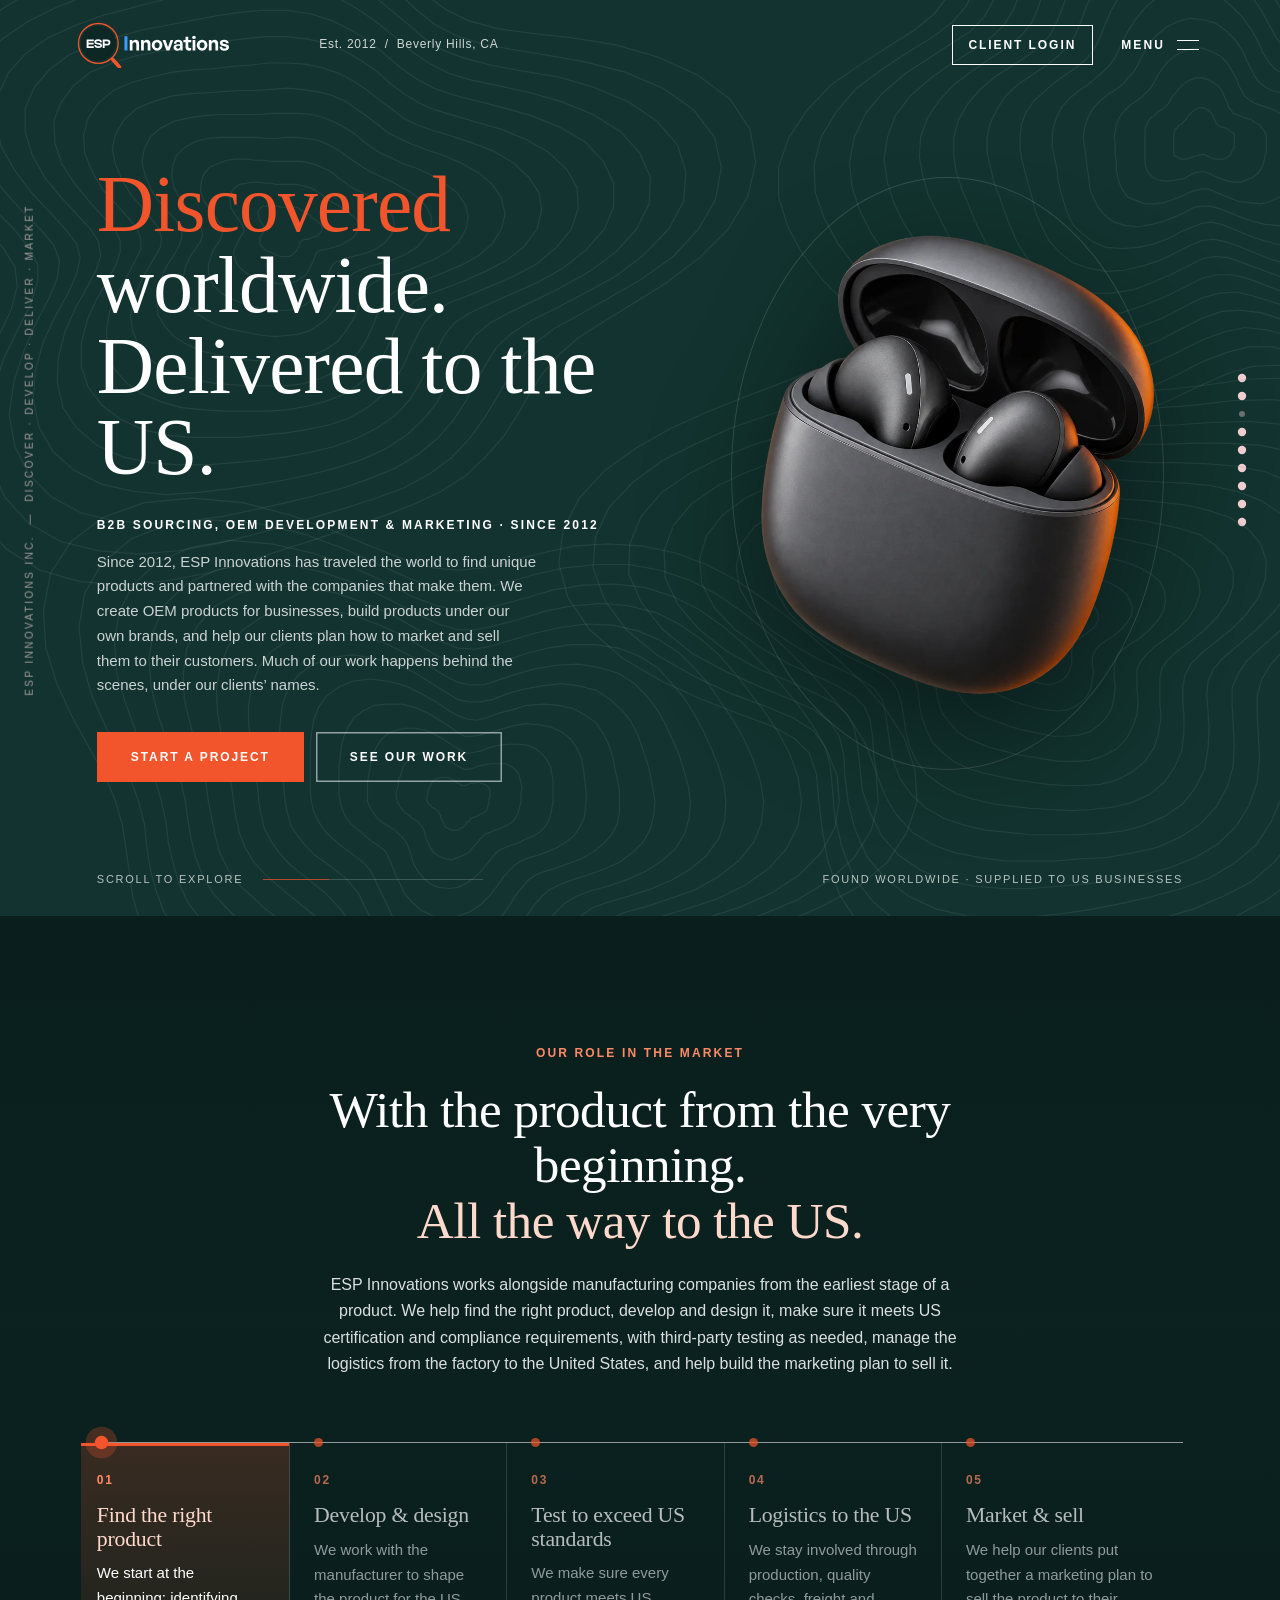
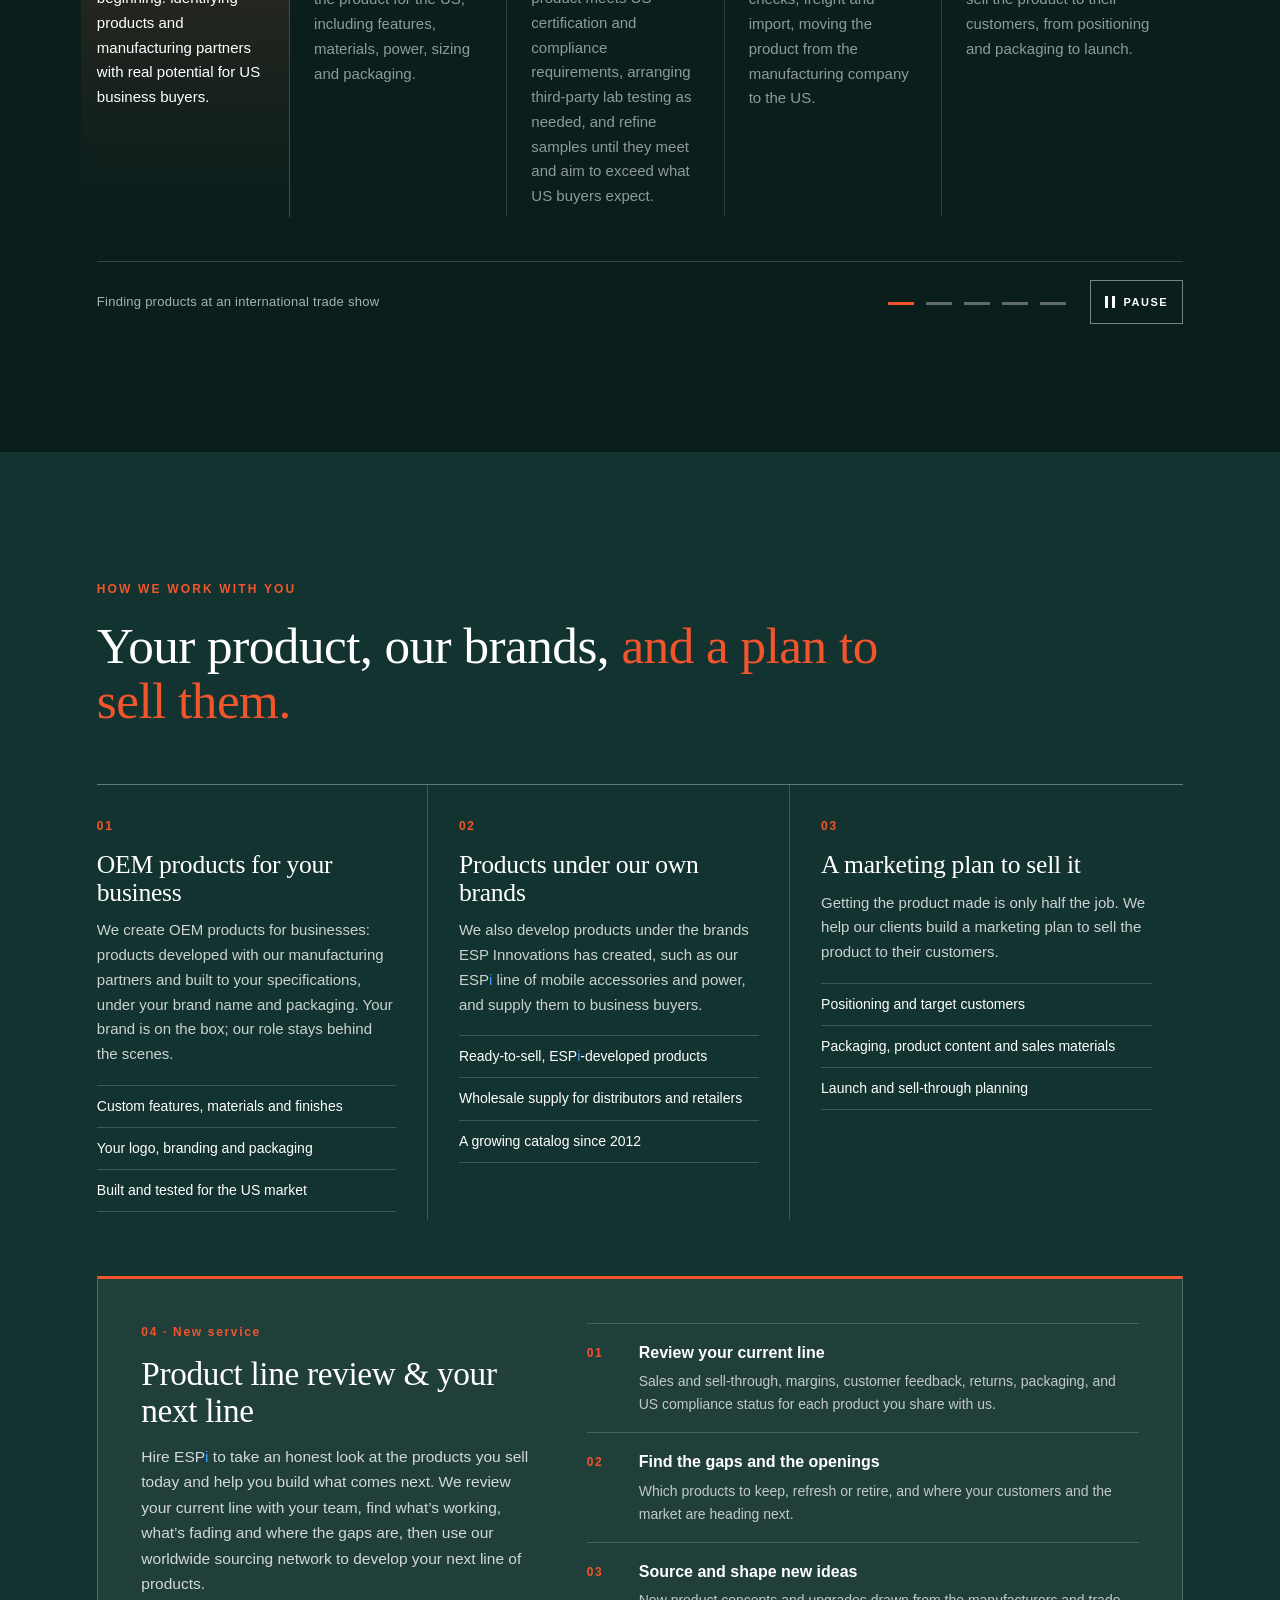
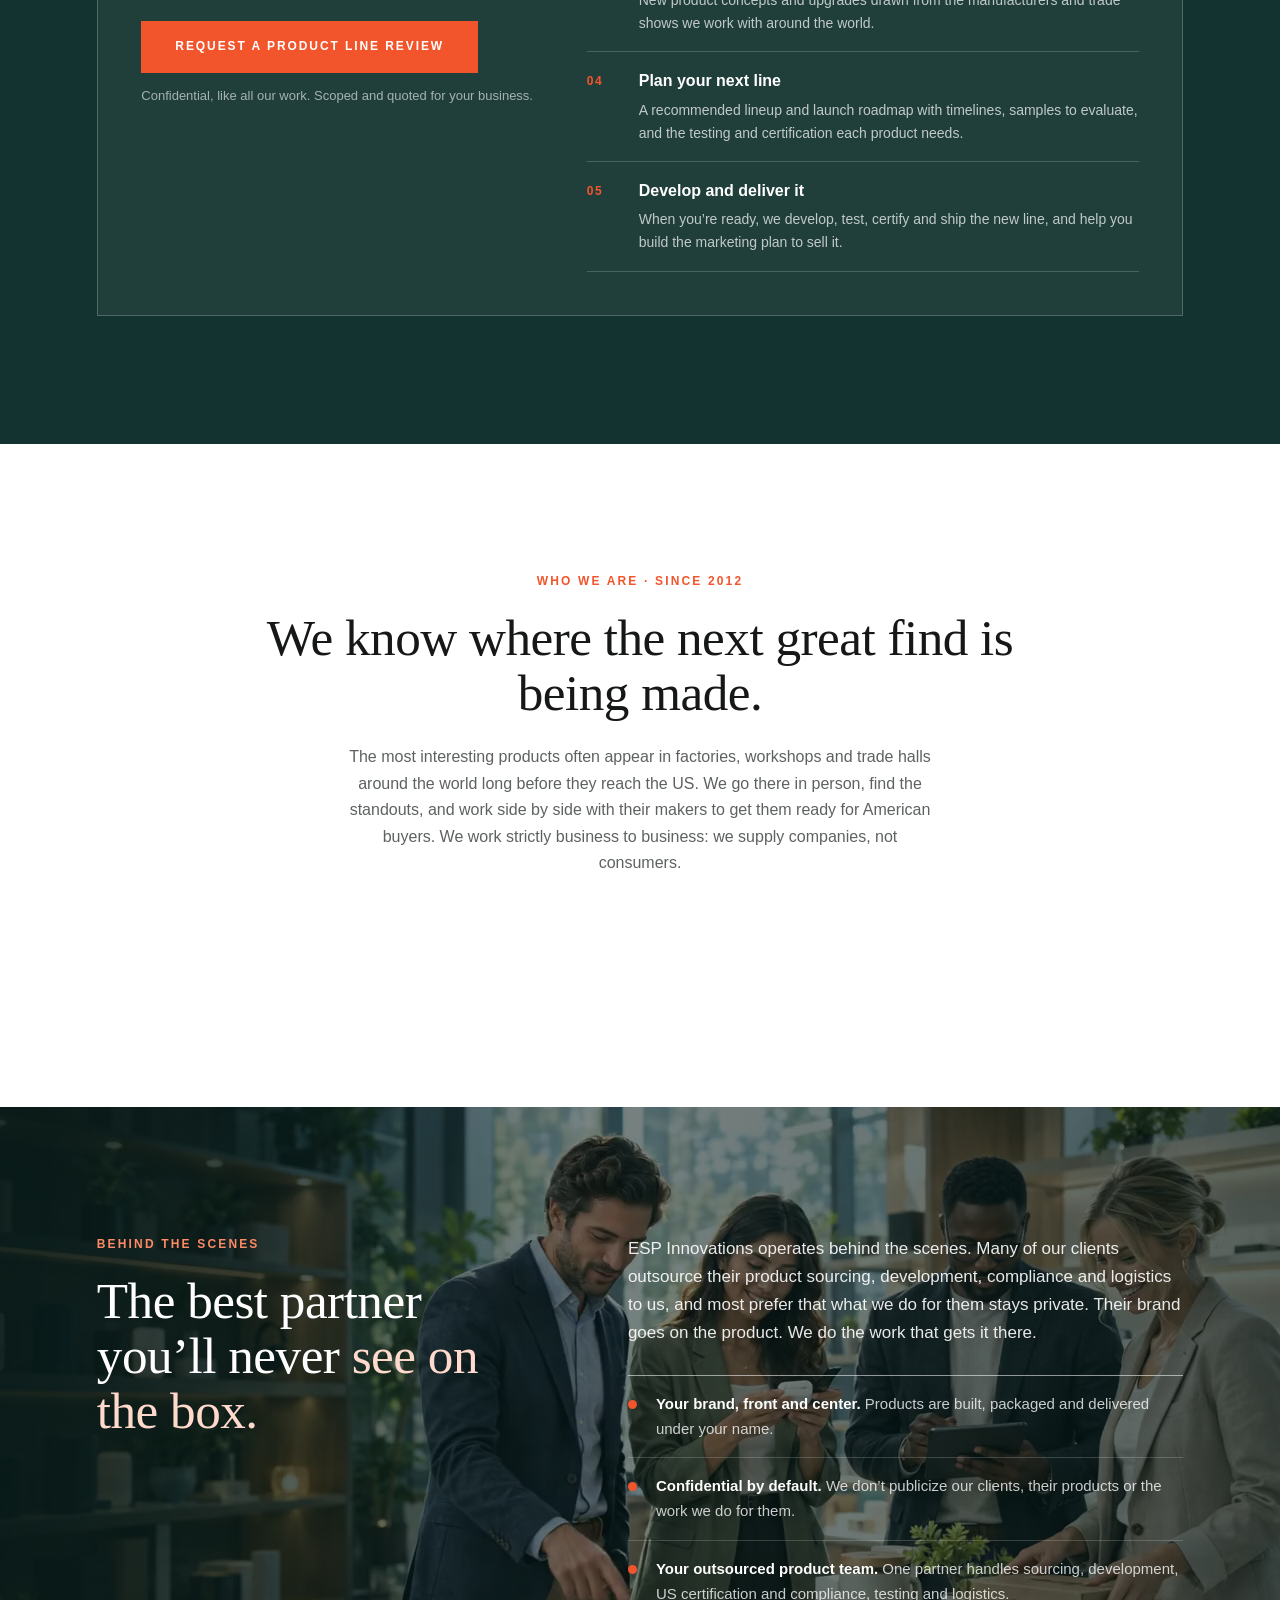
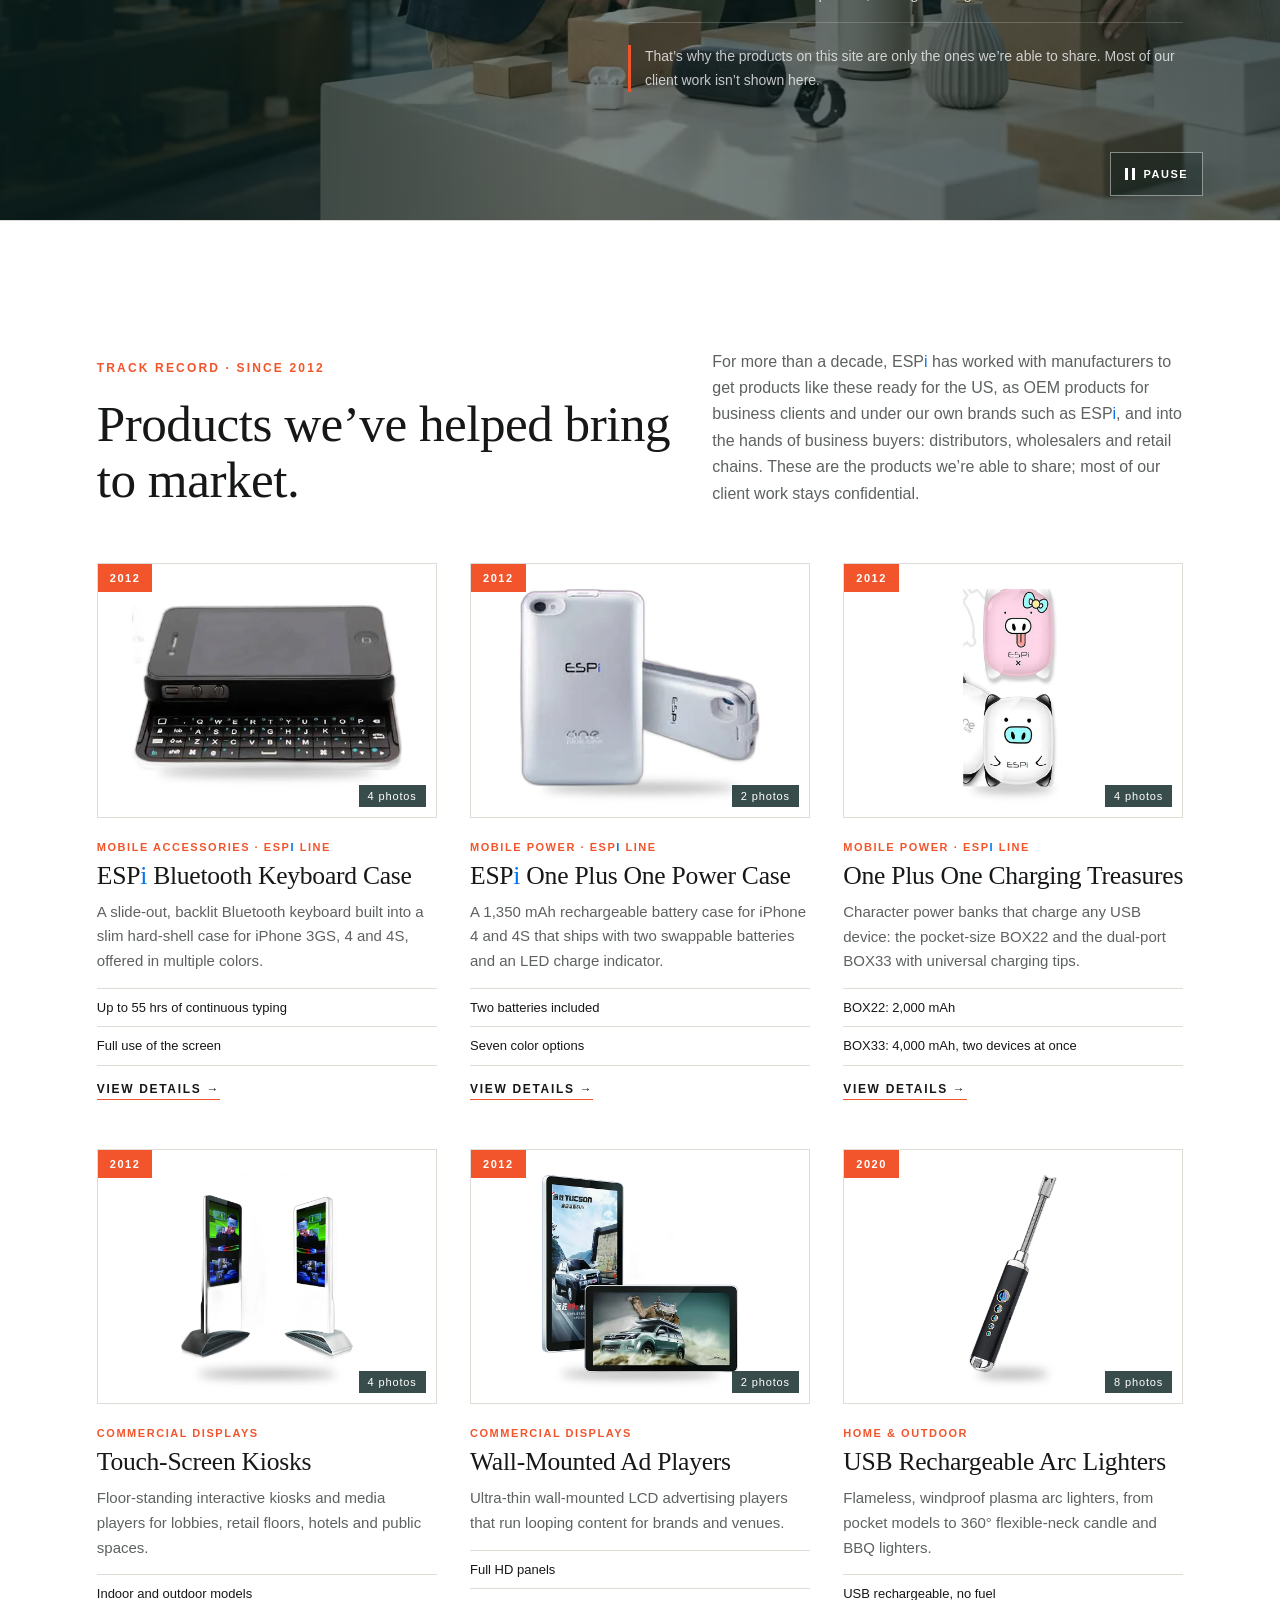
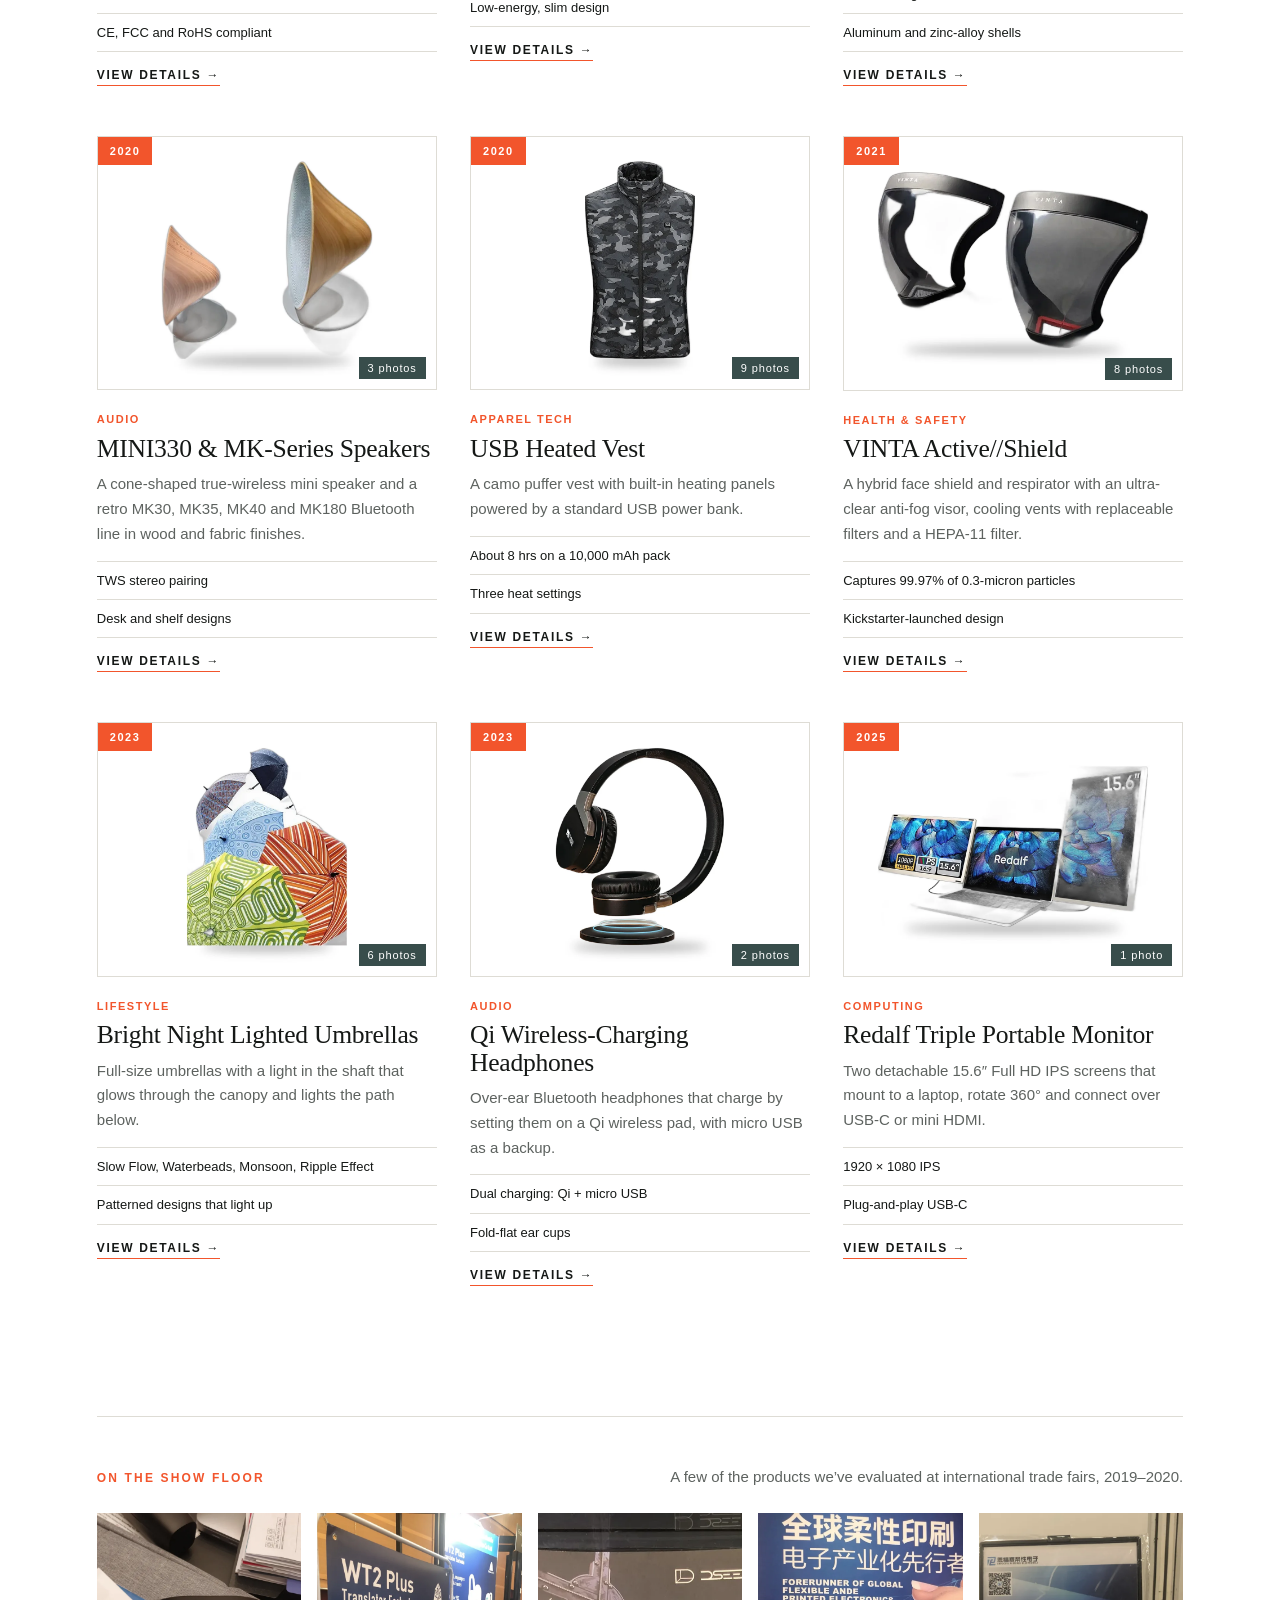
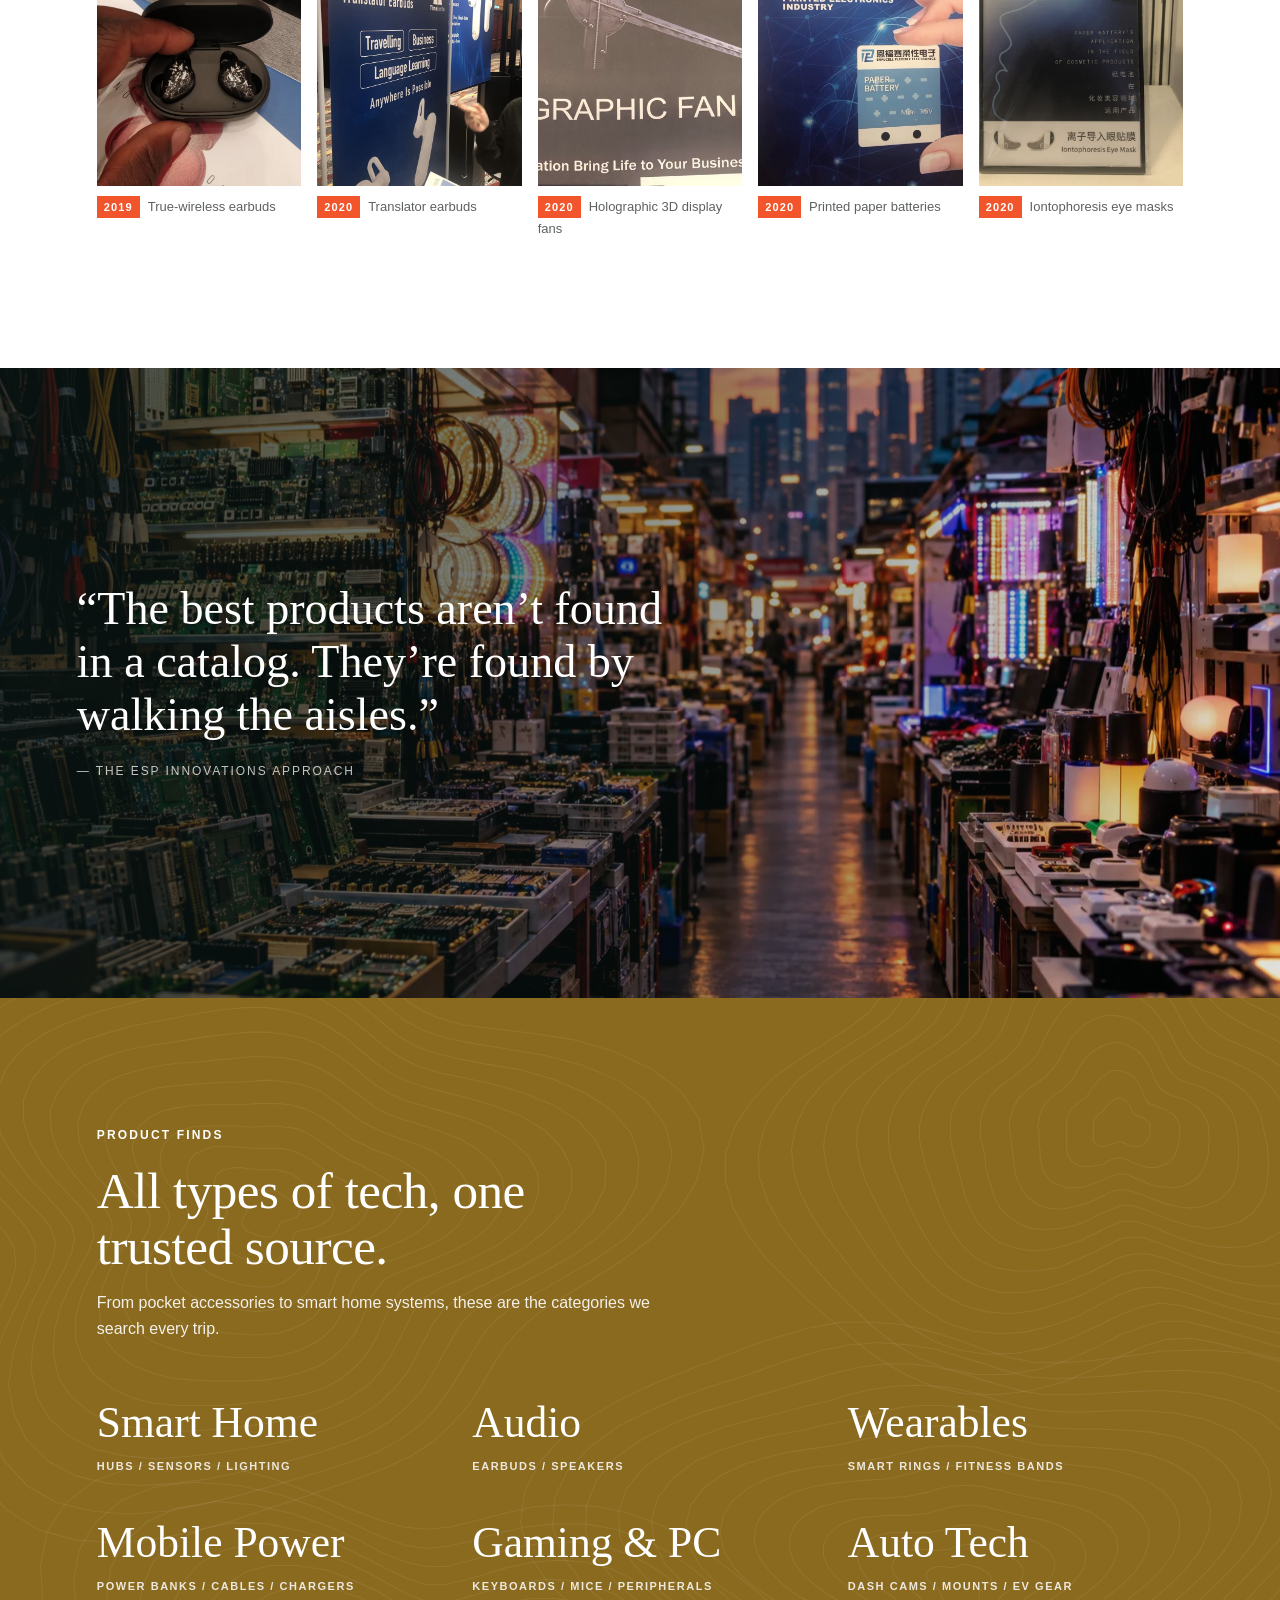
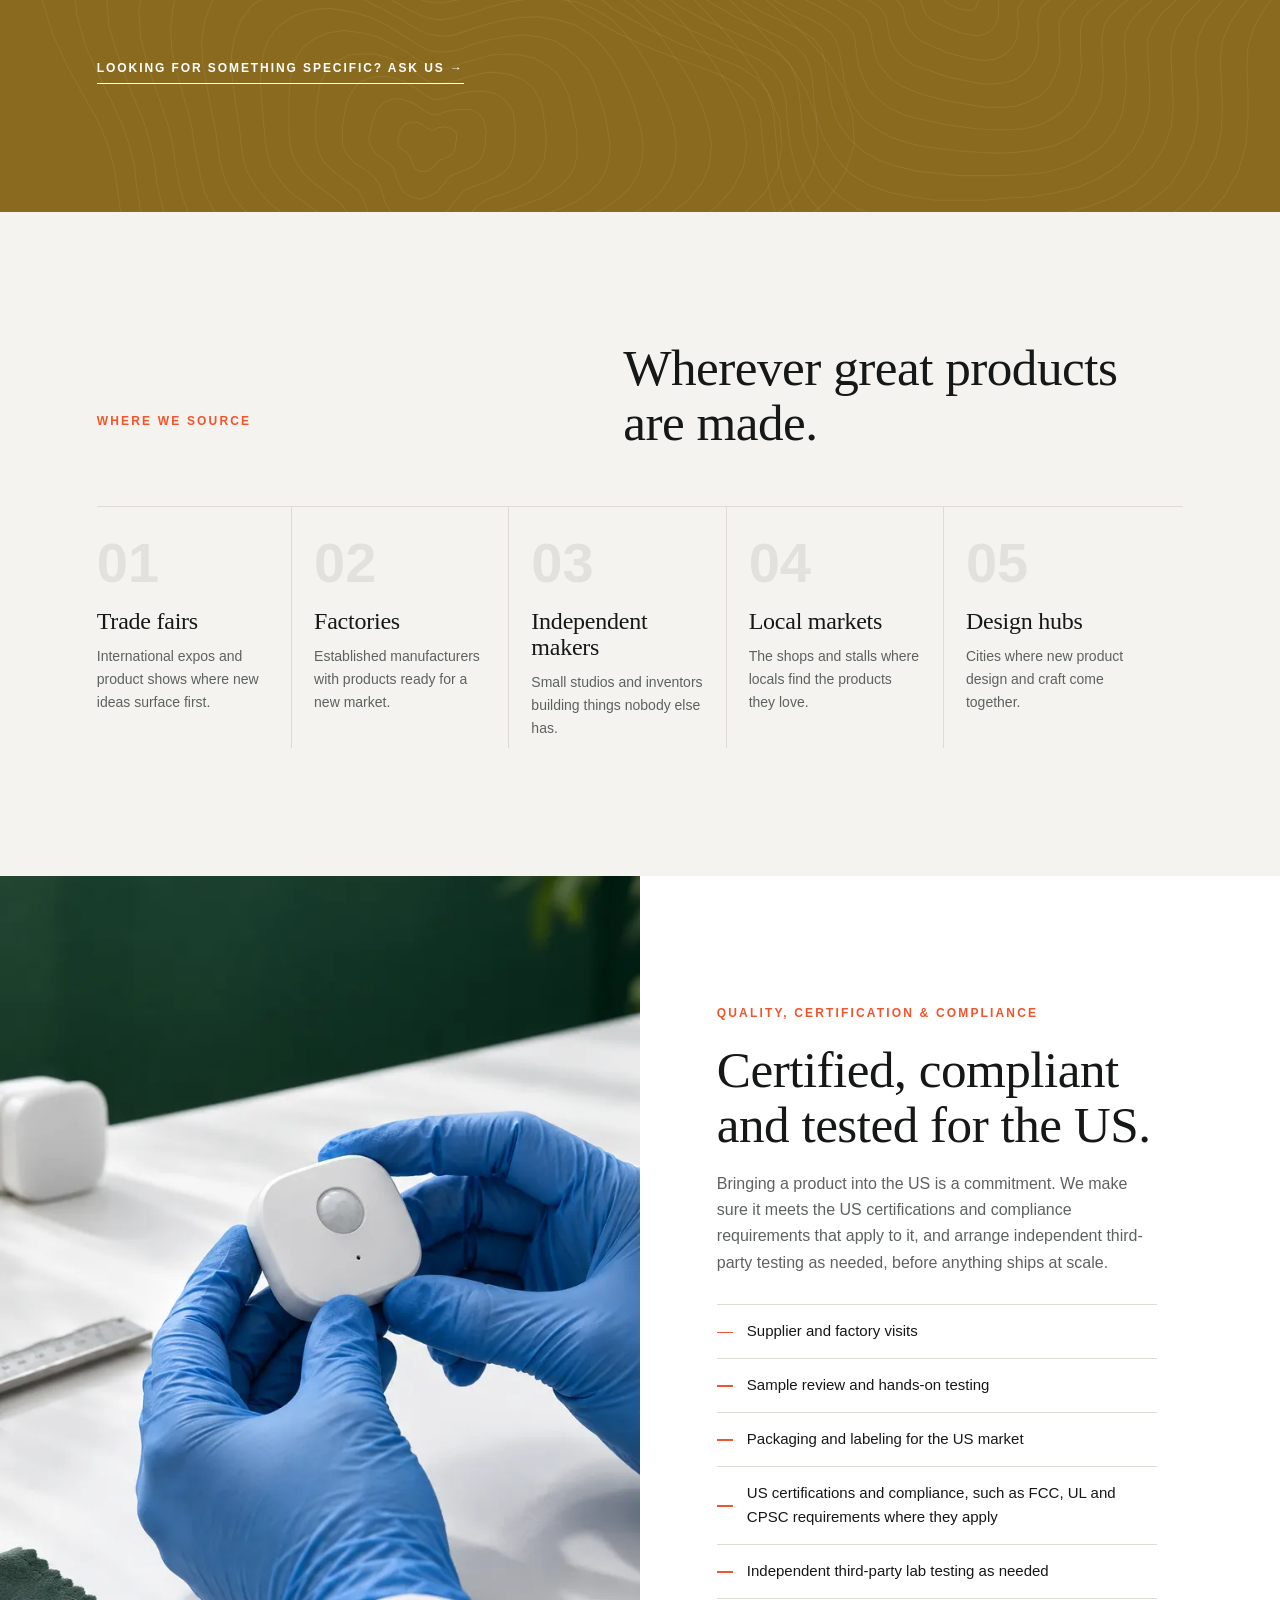
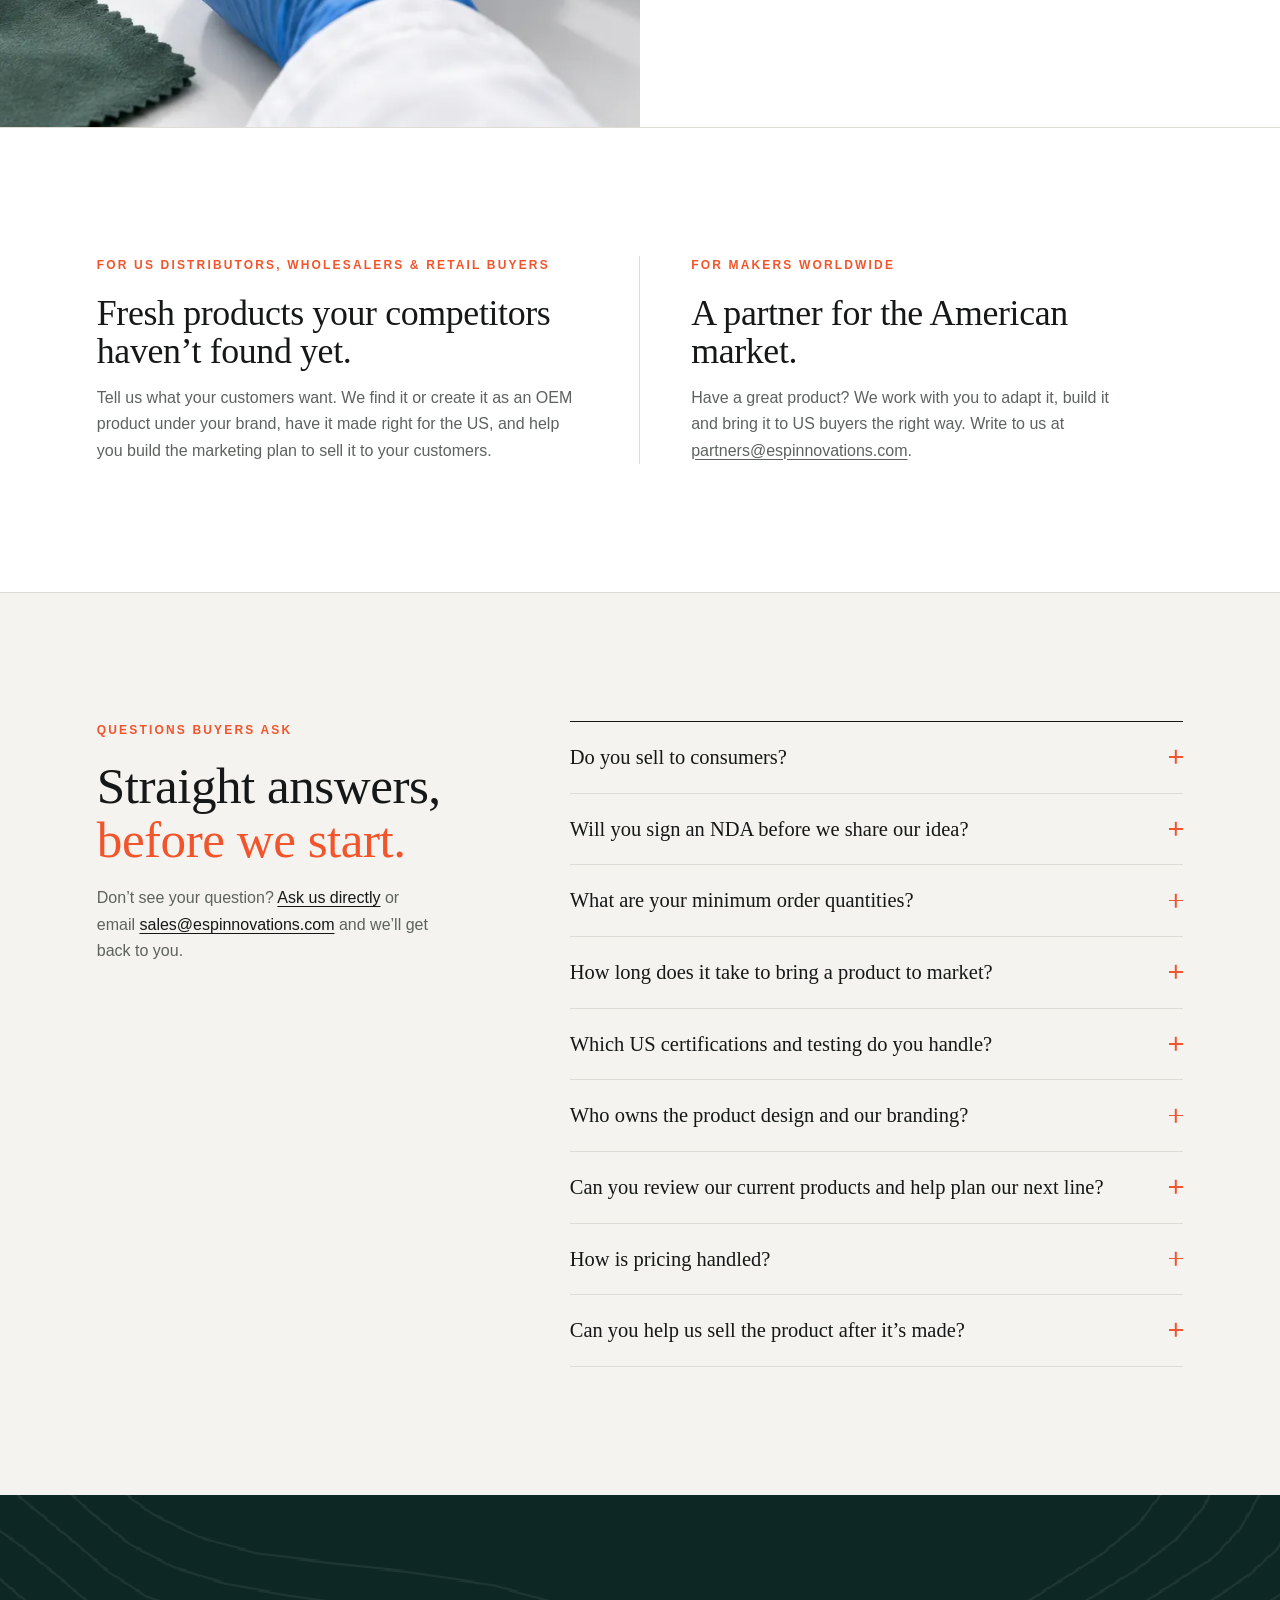
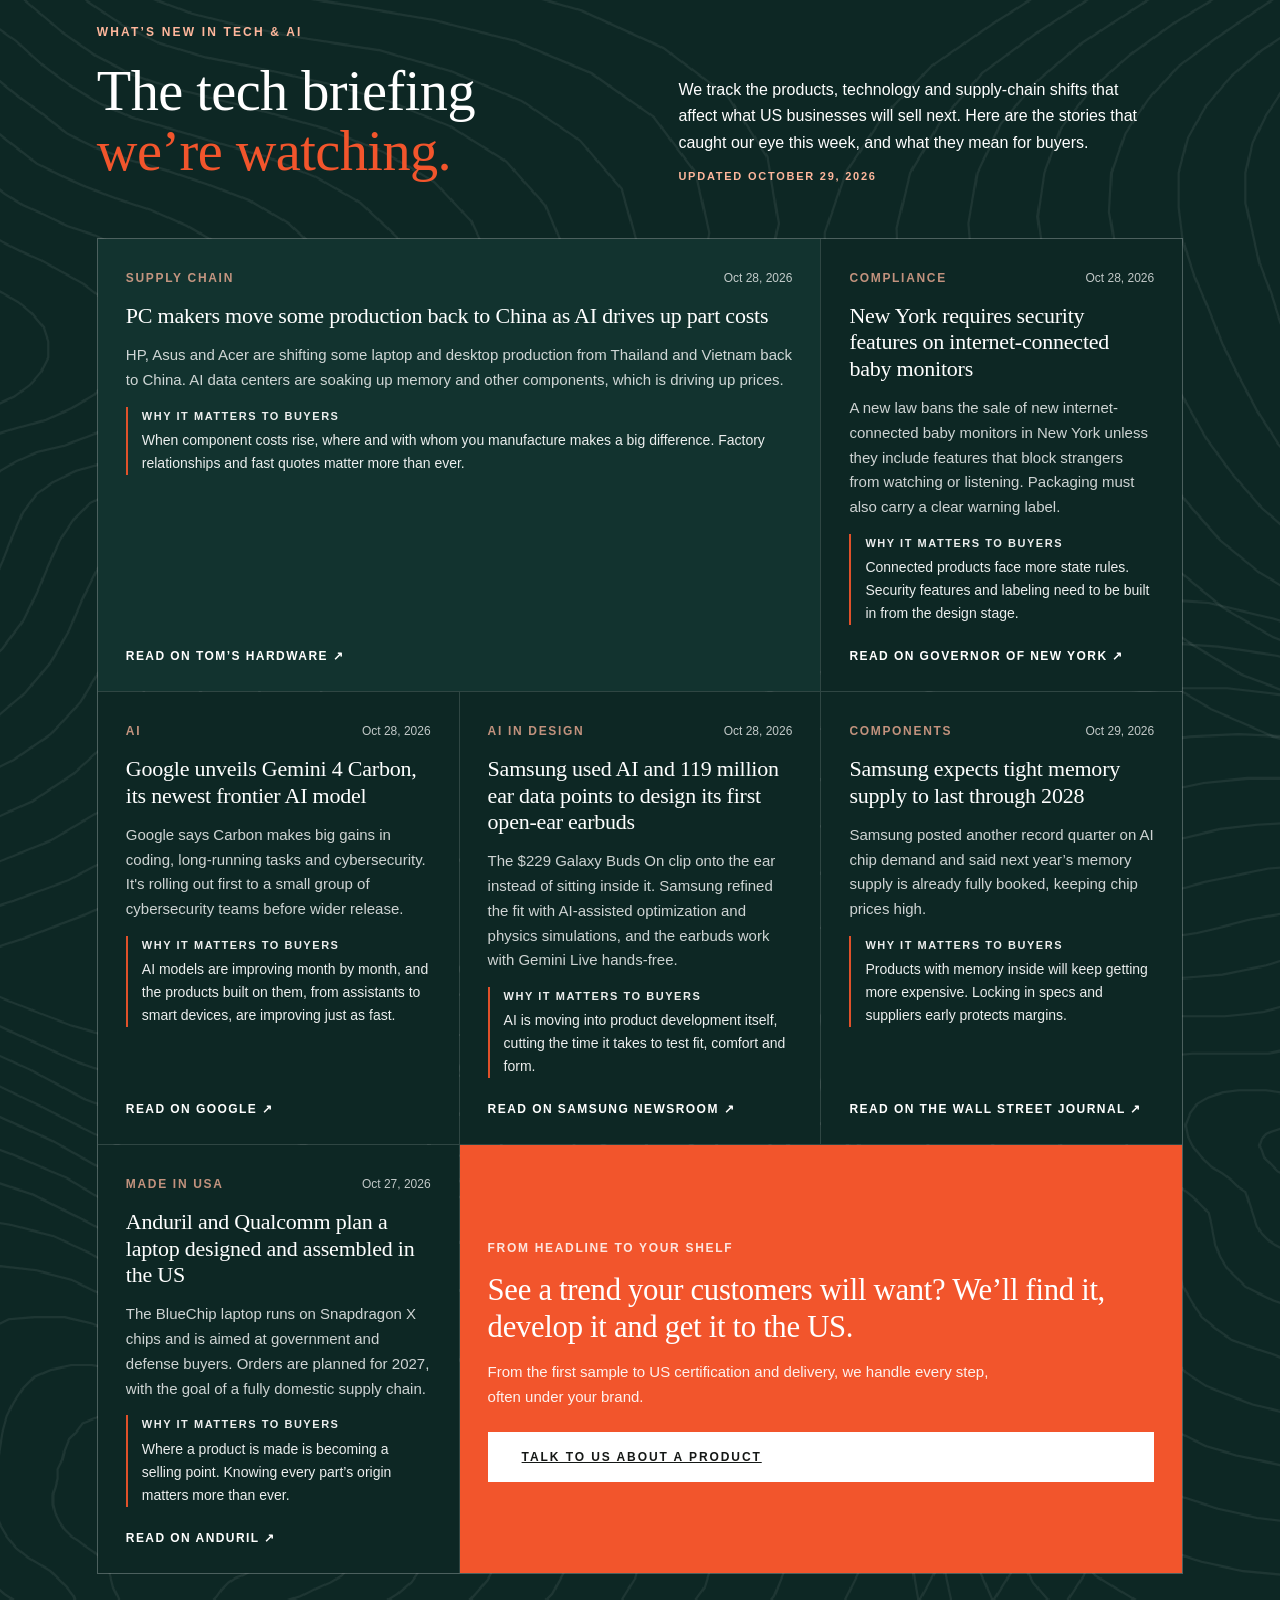
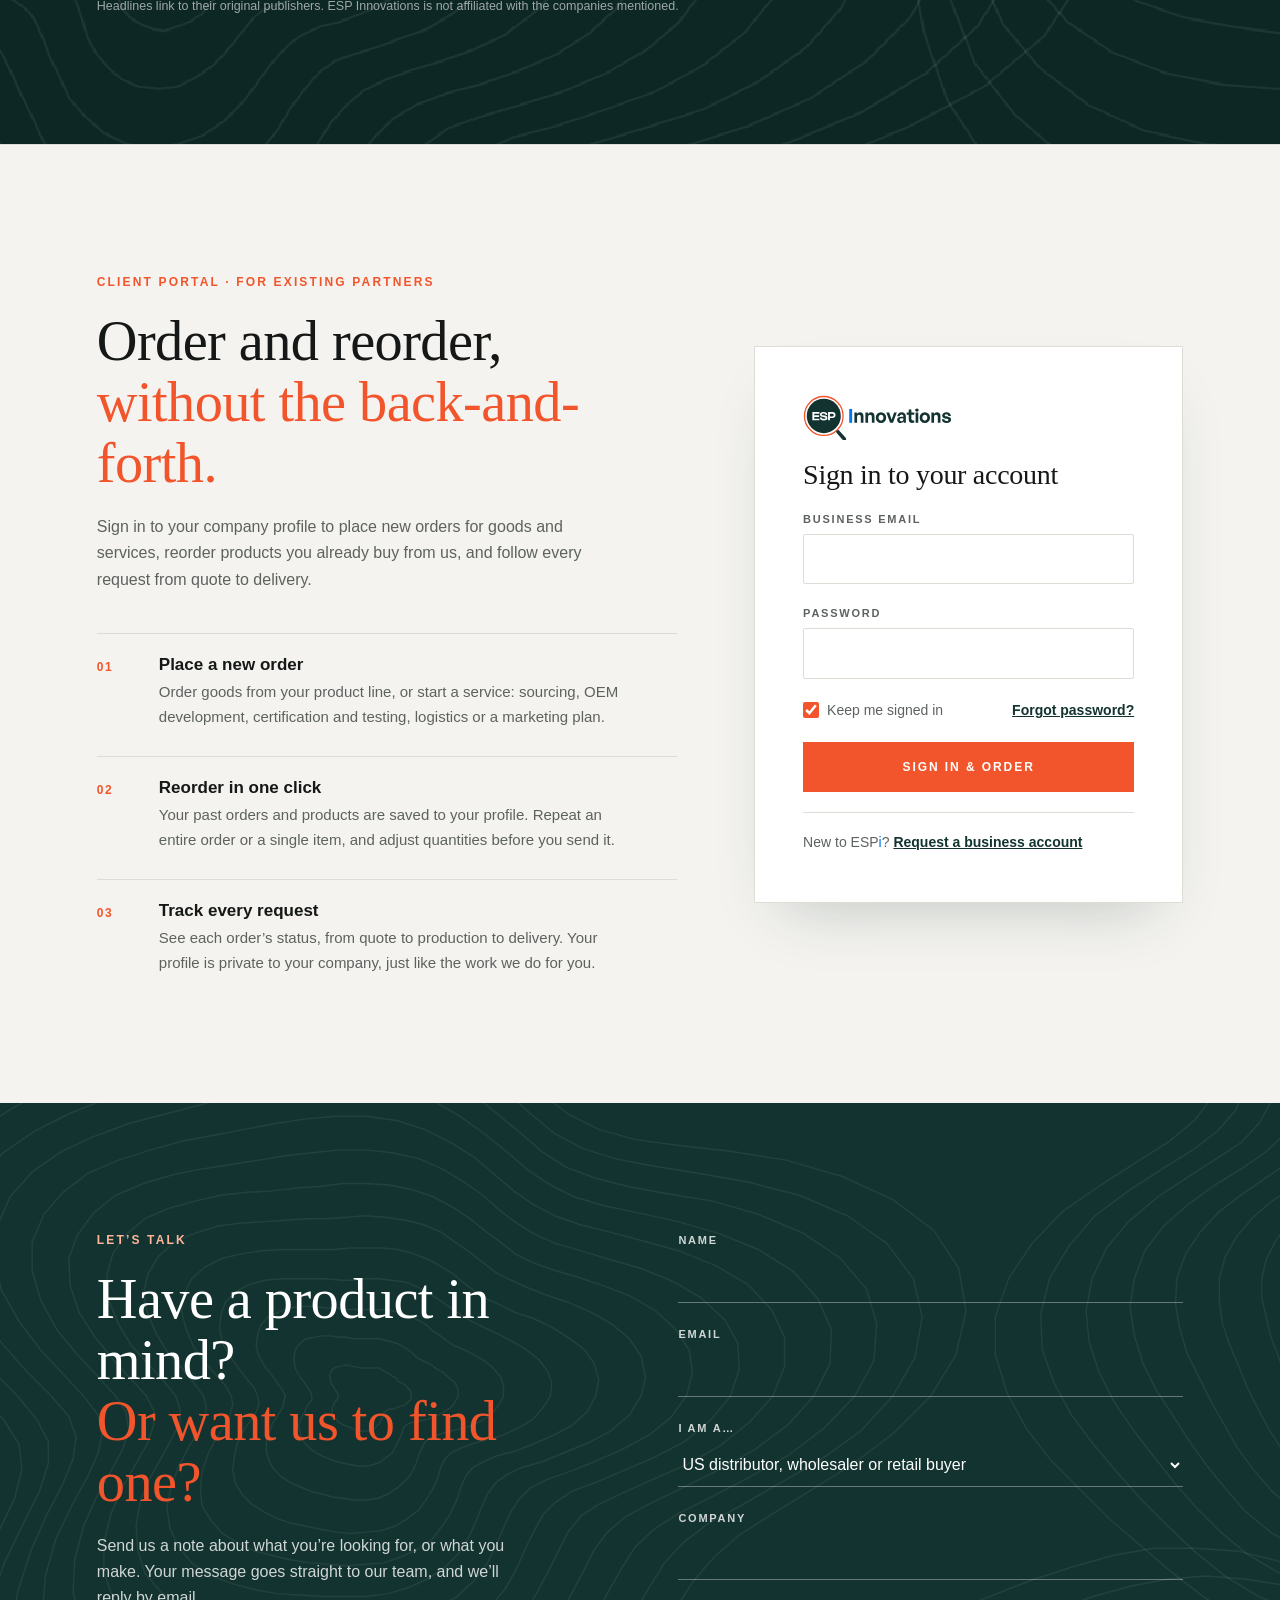
==== index.html @ 55fbc507 "ESP Innovations Inc. website" ====
<!doctype html>
<html lang="en">
<head>
<meta charset="utf-8">
<meta name="viewport" content="width=device-width, initial-scale=1">
<title>ESP Innovations Inc. — B2B product sourcing &amp; development since 2012</title>
<meta name="description" content="ESP Innovations Inc. has traveled the world since 2012 to find unique products and partners with manufacturers to create, modify and build them for US business buyers.">
<link rel="preconnect" href="https://api.fontshare.com" crossorigin>
<link href="https://api.fontshare.com/v2/css?f[]=zodiak@400,700&f[]=switzer@400,500,600&display=swap" rel="stylesheet">
<link rel="preload" as="image" href="assets/hero.webp">
<link rel="stylesheet" href="style.css">
<link rel="icon" type="image/svg+xml" href="assets/brand/icon.svg">
<script type="application/ld+json">{"@context": "https://schema.org", "@type": "Organization", "name": "ESP Innovations Inc.", "foundingDate": "2012", "address": {"@type": "PostalAddress", "streetAddress": "8549 Wilshire Blvd, Ste. 347", "addressLocality": "Beverly Hills", "addressRegion": "CA", "postalCode": "90211", "addressCountry": "US"}, "email": "info@espinnovations.com", "logo": "assets/brand/logo-dark-tag.svg", "contactPoint": [{"@type": "ContactPoint", "contactType": "sales", "email": "sales@espinnovations.com"}, {"@type": "ContactPoint", "contactType": "customer service", "email": "orders@espinnovations.com"}, {"@type": "ContactPoint", "contactType": "billing support", "email": "accounts@espinnovations.com"}, {"@type": "ContactPoint", "contactType": "partnerships", "email": "partners@espinnovations.com"}, {"@type": "ContactPoint", "contactType": "compliance", "email": "compliance@espinnovations.com"}, {"@type": "ContactPoint", "contactType": "privacy", "email": "privacy@espinnovations.com"}, {"@type": "ContactPoint", "contactType": "careers", "email": "careers@espinnovations.com"}]}</script>
</head>
<body>
<a class="skip" href="#main">Skip to content</a>

<header class="site-header" id="top">
  <a href="#top" class="brand" aria-label="ESP Innovations Inc. home">
    <img class="logo logo-on-dark" src="assets/brand/logo-light.svg" alt="ESP Innovations" width="180" height="56">
    <img class="logo logo-on-light" src="assets/brand/logo-dark.svg" alt="" aria-hidden="true" width="180" height="56">
  </a>
  <p class="header-meta">Est. 2012 &nbsp;/&nbsp; Beverly Hills, CA</p>
  <a class="portal-link" href="portal.html">Client login</a>
  <button class="menu-btn" aria-expanded="false" aria-controls="menu">
    <span>Menu</span><i aria-hidden="true"></i>
  </button>
</header>

<nav class="menu" id="menu" aria-label="Main menu" hidden>
  <ol>
    <li><a href="#models"><small>01</small>How we work</a></li>
    <li><a href="#about"><small>02</small>About</a></li>
    <li><a href="#difference"><small>03</small>What we do</a></li>
    <li><a href="#work"><small>04</small>Track record</a></li>
    <li><a href="#finds"><small>05</small>Product finds</a></li>
    <li><a href="#regions"><small>06</small>Where we source</a></li>
    <li><a href="#faq"><small>07</small>FAQ</a></li>
    <li><a href="#news"><small>08</small>Tech &amp; AI news</a></li>
    <li><a href="#portal"><small>09</small>Client portal</a></li>
    <li><a href="#contact"><small>10</small>Contact</a></li>
  </ol>
  <p class="menu-foot">ESP Innovations Inc. — B2B product sourcing and development since 2012.</p>
</nav>

<div class="rail" aria-hidden="true">ESP Innovations Inc. &nbsp;—&nbsp; Discover · Develop · Deliver · Market</div>
<ul class="dots" aria-hidden="true">
  <li data-for="hero"></li><li data-for="difference"></li><li data-for="work"></li><li data-for="finds"></li><li data-for="regions"></li><li data-for="faq"></li><li data-for="news"></li><li data-for="portal"></li><li data-for="contact"></li>
</ul>

<main id="main">

<!-- HERO -->
<section class="hero topo" id="hero" data-section>
  <div class="hero-inner">
    <div class="hero-copy">
      <h1><em>Discovered</em> worldwide.<br>Delivered to the US.</h1>
      <p class="kicker">B2B sourcing, OEM development &amp; marketing &middot; Since 2012</p>
      <p class="hero-text">Since 2012, ESP Innovations has traveled the world to find unique products and partnered with the companies that make them. We create OEM products for businesses, build products under our own brands, and help our clients plan how to market and sell them to their customers. Much of our work happens behind the scenes, under our clients&rsquo; names.</p>
      <div class="hero-ctas"><a href="#contact" class="btn">Start a project</a><a href="#work" class="btn btn-ghost">See our work</a></div>
    </div>
    <figure class="hero-figure">
      <span class="hero-ring" aria-hidden="true"></span>
      <img src="assets/hero.webp" alt="Open wireless earbuds charging case" width="900" height="1350">
    </figure>
  </div>
  <div class="hero-foot">
    <span>Scroll to explore</span>
    <span class="hero-line"><i></i></span>
    <span>Found worldwide · Supplied to US businesses</span>
  </div>
</section>

<!-- ROLE IN THE MARKET -->
<section class="lifecycle has-slides" id="difference" aria-labelledby="life-title" data-section>
  <div class="life-bg" aria-hidden="true">
    <div class="life-slide is-on" data-label="Finding products at an international trade show"><picture><source media="(max-width:760px)" srcset="assets/role/role-1-find-sm.webp"><img src="assets/role/role-1-find.webp" alt="" width="2400" height="1600" fetchpriority="low" decoding="async"></picture></div>
    <div class="life-slide" data-label="Designing and prototyping a product"><picture><source media="(max-width:760px)" srcset="assets/role/role-2-design-sm.webp"><img src="assets/role/role-2-design.webp" alt="" width="2400" height="1600" loading="lazy" decoding="async"></picture></div>
    <div class="life-slide" data-label="Third-party compliance testing in a lab"><picture><source media="(max-width:760px)" srcset="assets/role/role-3-test-sm.webp"><img src="assets/role/role-3-test.webp" alt="" width="2400" height="1600" loading="lazy" decoding="async"></picture></div>
    <div class="life-slide" data-label="Shipping containers at an international port"><picture><source media="(max-width:760px)" srcset="assets/role/role-4-logistics-sm.webp"><img src="assets/role/role-4-logistics.webp" alt="" width="2400" height="1600" loading="lazy" decoding="async"></picture></div>
    <div class="life-slide" data-label="Planning the marketing to sell the product"><picture><source media="(max-width:760px)" srcset="assets/role/role-5-market-sm.webp"><img src="assets/role/role-5-market.webp" alt="" width="2400" height="1600" loading="lazy" decoding="async"></picture></div>
  </div>
  <div class="wrap">
    <div class="life-head">
      <p class="eyebrow">Our role in the market</p>
      <h2 id="life-title">With the product from the very beginning.<br><em>All the way to the US.</em></h2>
      <p class="lede">ESP Innovations works alongside manufacturing companies from the earliest stage of a product. We help find the right product, develop and design it, make sure it meets US certification and compliance requirements, with third-party testing as needed, manage the logistics from the factory to the United States, and help build the marketing plan to sell it.</p>
    </div>
    <ol class="life-steps">
      <li>
        <span class="life-num">01</span>
        <h3>Find the right product</h3>
        <p>We start at the beginning: identifying products and manufacturing partners with real potential for US business buyers.</p>
      </li>
      <li>
        <span class="life-num">02</span>
        <h3>Develop &amp; design</h3>
        <p>We work with the manufacturer to shape the product for the US, including features, materials, power, sizing and packaging.</p>
      </li>
      <li>
        <span class="life-num">03</span>
        <h3>Test to exceed US standards</h3>
        <p>We make sure every product meets US certification and compliance requirements, arranging third-party lab testing as needed, and refine samples until they meet and aim to exceed what US buyers expect.</p>
      </li>
      <li>
        <span class="life-num">04</span>
        <h3>Logistics to the US</h3>
        <p>We stay involved through production, quality checks, freight and import, moving the product from the manufacturing company to the US.</p>
      </li>
      <li>
        <span class="life-num">05</span>
        <h3>Market &amp; sell</h3>
        <p>We help our clients put together a marketing plan to sell the product to their customers, from positioning and packaging to launch.</p>
      </li>
    </ol>
    <div class="life-ctrl">
      <p class="life-caption" aria-live="off"><span id="life-cap">Finding products at an international trade show</span></p>
      <div class="life-dots" role="group" aria-label="Background photos">
        <button type="button" aria-label="Photo 1: Find the right product" aria-pressed="true"></button>
        <button type="button" aria-label="Photo 2: Develop and design" aria-pressed="false"></button>
        <button type="button" aria-label="Photo 3: Test to exceed US standards" aria-pressed="false"></button>
        <button type="button" aria-label="Photo 4: Logistics to the US" aria-pressed="false"></button>
        <button type="button" aria-label="Photo 5: Market and sell" aria-pressed="false"></button>
      </div>
      <button type="button" class="life-pause" aria-pressed="false" aria-label="Pause slideshow"><span class="lp-ico" aria-hidden="true"></span><span class="lp-txt">Pause</span></button>
    </div>
  </div>
</section>


<!-- HOW WE WORK -->
<section class="models" id="models" aria-labelledby="models-title">
  <div class="wrap">
    <div class="models-head">
      <p class="eyebrow">How we work with you</p>
      <h2 id="models-title">Your product, our brands, <em>and a plan to sell them.</em></h2>
    </div>
    <div class="models-grid">
      <article>
        <span class="models-num">01</span>
        <h3>OEM products for your business</h3>
        <p>We create OEM products for businesses: products developed with our manufacturing partners and built to your specifications, under your brand name and packaging. Your brand is on the box; our role stays behind the scenes.</p>
        <ul><li>Custom features, materials and finishes</li><li>Your logo, branding and packaging</li><li>Built and tested for the US market</li></ul>
      </article>
      <article>
        <span class="models-num">02</span>
        <h3>Products under our own brands</h3>
        <p>We also develop products under the brands ESP Innovations has created, such as our <span class="espi">ESP<span>i</span></span> line of mobile accessories and power, and supply them to business buyers.</p>
        <ul><li>Ready-to-sell, <span class="espi">ESP<span>i</span></span>-developed products</li><li>Wholesale supply for distributors and retailers</li><li>A growing catalog since 2012</li></ul>
      </article>
      <article>
        <span class="models-num">03</span>
        <h3>A marketing plan to sell it</h3>
        <p>Getting the product made is only half the job. We help our clients build a marketing plan to sell the product to their customers.</p>
        <ul><li>Positioning and target customers</li><li>Packaging, product content and sales materials</li><li>Launch and sell-through planning</li></ul>
      </article>
    </div>
    <article class="lineup" id="line-review" aria-labelledby="lineup-title">
      <div class="lineup-intro">
        <span class="models-num">04 &middot; New service</span>
        <h3 id="lineup-title">Product line review &amp; your next line</h3>
        <p>Hire <span class="espi">ESP<span>i</span></span> to take an honest look at the products you sell today and help you build what comes next. We review your current line with your team, find what&rsquo;s working, what&rsquo;s fading and where the gaps are, then use our worldwide sourcing network to develop your next line of products.</p>
        <div class="lineup-ctas">
          <a class="btn" href="#contact" data-type="Business wanting a product line review">Request a product line review</a>
        </div>
        <p class="lineup-fine">Confidential, like all our work. Scoped and quoted for your business.</p>
      </div>
      <ol class="lineup-steps">
        <li><b>Review your current line</b><span>Sales and sell-through, margins, customer feedback, returns, packaging, and US compliance status for each product you share with us.</span></li>
        <li><b>Find the gaps and the openings</b><span>Which products to keep, refresh or retire, and where your customers and the market are heading next.</span></li>
        <li><b>Source and shape new ideas</b><span>New product concepts and upgrades drawn from the manufacturers and trade shows we work with around the world.</span></li>
        <li><b>Plan your next line</b><span>A recommended lineup and launch roadmap with timelines, samples to evaluate, and the testing and certification each product needs.</span></li>
        <li><b>Develop and deliver it</b><span>When you&rsquo;re ready, we develop, test, certify and ship the new line, and help you build the marketing plan to sell it.</span></li>
      </ol>
    </article>
  </div>
</section>

<!-- ABOUT / SERVICES -->
<section class="about" id="about">
  <div class="wrap">
    <div class="about-head">
      <p class="eyebrow">Who we are &middot; Since 2012</p>
      <h2>We know where the next great find is being made.</h2>
      <p class="lede">The most interesting products often appear in factories, workshops and trade halls around the world long before they reach the US. We go there in person, find the standouts, and work side by side with their makers to get them ready for American buyers. We work strictly business to business: we supply companies, not consumers.</p>
    </div>
  </div>
</section>


<!-- BEHIND THE SCENES -->
<section class="quiet has-video" id="confidential" aria-labelledby="quiet-title">
  <div class="quiet-bg" aria-hidden="true">
    <video class="quiet-video" muted loop playsinline preload="none" poster="assets/quiet/team2-poster.webp">
      <source src="assets/quiet/team2.webm" type="video/webm">
      <source src="assets/quiet/team2.mp4" type="video/mp4">
    </video>
  </div>
  <button type="button" class="life-pause quiet-pause" aria-pressed="false" aria-label="Pause background video"><span class="lp-ico" aria-hidden="true"></span><span class="lp-txt">Pause</span></button>
  <div class="wrap quiet-grid">
    <div>
      <p class="eyebrow">Behind the scenes</p>
      <h2 id="quiet-title">The best partner you&rsquo;ll never <em>see on the box.</em></h2>
    </div>
    <div class="quiet-body">
      <p class="lede">ESP Innovations operates behind the scenes. Many of our clients outsource their product sourcing, development, compliance and logistics to us, and most prefer that what we do for them stays private. Their brand goes on the product. We do the work that gets it there.</p>
      <ul class="quiet-list">
        <li><strong>Your brand, front and center.</strong> Products are built, packaged and delivered under your name.</li>
        <li><strong>Confidential by default.</strong> We don&rsquo;t publicize our clients, their products or the work we do for them.</li>
        <li><strong>Your outsourced product team.</strong> One partner handles sourcing, development, US certification and compliance, testing and logistics.</li>
      </ul>
      <p class="quiet-note">That&rsquo;s why the products on this site are only the ones we&rsquo;re able to share. Most of our client work isn&rsquo;t shown here.</p>
    </div>
  </div>
</section>

<!-- TRACK RECORD -->
<section class="work" id="work" data-section>
  <div class="wrap">
    <div class="work-head">
      <div>
        <p class="eyebrow">Track record &middot; Since 2012</p>
        <h2>Products we&rsquo;ve helped bring to market.</h2>
      </div>
      <p>For more than a decade, <span class="espi">ESP<span>i</span></span> has worked with manufacturers to get products like these ready for the US, as OEM products for business clients and under our own brands such as <span class="espi">ESP<span>i</span></span>, and into the hands of business buyers: distributors, wholesalers and retail chains. These are the products we&rsquo;re able to share; most of our client work stays confidential.</p>
    </div>
    <ul class="work-grid">
      <li class="work-card">
        <button type="button" class="work-open" data-product="keyboard" aria-haspopup="dialog">
          <figure class="work-img clean"><img src="assets/work/card/keyboard-case.webp" alt="ESPi Bluetooth Keyboard Case" loading="lazy" decoding="async"><span class="work-year">2012</span><span class="work-count">4 photos</span></figure>
          <p class="work-tag">Mobile accessories &middot; <span class="espi">ESP<span>i</span></span> line</p>
          <h3><span class="espi">ESP<span>i</span></span> Bluetooth Keyboard Case</h3>
          <p>A slide-out, backlit Bluetooth keyboard built into a slim hard-shell case for iPhone 3GS, 4 and 4S, offered in multiple colors.</p>
          <ul class="work-specs"><li>Up to 55 hrs of continuous typing</li><li>Full use of the screen</li></ul>
          <span class="work-more">View details <span aria-hidden="true">&rarr;</span></span>
        </button>
      </li>
      <li class="work-card">
        <button type="button" class="work-open" data-product="power" aria-haspopup="dialog">
          <figure class="work-img clean"><img src="assets/work/card/power-case.webp" alt="ESPi One Plus One Power Case" loading="lazy" decoding="async"><span class="work-year">2012</span><span class="work-count">2 photos</span></figure>
          <p class="work-tag">Mobile power &middot; <span class="espi">ESP<span>i</span></span> line</p>
          <h3><span class="espi">ESP<span>i</span></span> One Plus One Power Case</h3>
          <p>A 1,350 mAh rechargeable battery case for iPhone 4 and 4S that ships with two swappable batteries and an LED charge indicator.</p>
          <ul class="work-specs"><li>Two batteries included</li><li>Seven color options</li></ul>
          <span class="work-more">View details <span aria-hidden="true">&rarr;</span></span>
        </button>
      </li>
      <li class="work-card">
        <button type="button" class="work-open" data-product="charging" aria-haspopup="dialog">
          <figure class="work-img clean"><img src="assets/work/card/box22.webp" alt="One Plus One Charging Treasures" loading="lazy" decoding="async"><span class="work-year">2012</span><span class="work-count">4 photos</span></figure>
          <p class="work-tag">Mobile power &middot; <span class="espi">ESP<span>i</span></span> line</p>
          <h3>One Plus One Charging Treasures</h3>
          <p>Character power banks that charge any USB device: the pocket-size BOX22 and the dual-port BOX33 with universal charging tips.</p>
          <ul class="work-specs"><li>BOX22: 2,000 mAh</li><li>BOX33: 4,000 mAh, two devices at once</li></ul>
          <span class="work-more">View details <span aria-hidden="true">&rarr;</span></span>
        </button>
      </li>
      <li class="work-card">
        <button type="button" class="work-open" data-product="kiosk" aria-haspopup="dialog">
          <figure class="work-img clean"><img src="assets/work/card/kiosk.webp" alt="Touch-Screen Kiosks" loading="lazy" decoding="async"><span class="work-year">2012</span><span class="work-count">4 photos</span></figure>
          <p class="work-tag">Commercial displays</p>
          <h3>Touch-Screen Kiosks</h3>
          <p>Floor-standing interactive kiosks and media players for lobbies, retail floors, hotels and public spaces.</p>
          <ul class="work-specs"><li>Indoor and outdoor models</li><li>CE, FCC and RoHS compliant</li></ul>
          <span class="work-more">View details <span aria-hidden="true">&rarr;</span></span>
        </button>
      </li>
      <li class="work-card">
        <button type="button" class="work-open" data-product="wall" aria-haspopup="dialog">
          <figure class="work-img clean"><img src="assets/work/card/wall-player.webp" alt="Wall-Mounted Ad Players" loading="lazy" decoding="async"><span class="work-year">2012</span><span class="work-count">2 photos</span></figure>
          <p class="work-tag">Commercial displays</p>
          <h3>Wall-Mounted Ad Players</h3>
          <p>Ultra-thin wall-mounted LCD advertising players that run looping content for brands and venues.</p>
          <ul class="work-specs"><li>Full HD panels</li><li>Low-energy, slim design</li></ul>
          <span class="work-more">View details <span aria-hidden="true">&rarr;</span></span>
        </button>
      </li>
      <li class="work-card">
        <button type="button" class="work-open" data-product="lighter" aria-haspopup="dialog">
          <figure class="work-img clean"><img src="assets/work/card/arc-lighter.webp" alt="USB Rechargeable Arc Lighters" loading="lazy" decoding="async"><span class="work-year">2020</span><span class="work-count">8 photos</span></figure>
          <p class="work-tag">Home &amp; outdoor</p>
          <h3>USB Rechargeable Arc Lighters</h3>
          <p>Flameless, windproof plasma arc lighters, from pocket models to 360&deg; flexible-neck candle and BBQ lighters.</p>
          <ul class="work-specs"><li>USB rechargeable, no fuel</li><li>Aluminum and zinc-alloy shells</li></ul>
          <span class="work-more">View details <span aria-hidden="true">&rarr;</span></span>
        </button>
      </li>
      <li class="work-card">
        <button type="button" class="work-open" data-product="speakers" aria-haspopup="dialog">
          <figure class="work-img clean"><img src="assets/work/card/mk-speakers.webp" alt="MINI330 &amp; MK-Series Speakers" loading="lazy" decoding="async"><span class="work-year">2020</span><span class="work-count">3 photos</span></figure>
          <p class="work-tag">Audio</p>
          <h3>MINI330 &amp; MK-Series Speakers</h3>
          <p>A cone-shaped true-wireless mini speaker and a retro MK30, MK35, MK40 and MK180 Bluetooth line in wood and fabric finishes.</p>
          <ul class="work-specs"><li>TWS stereo pairing</li><li>Desk and shelf designs</li></ul>
          <span class="work-more">View details <span aria-hidden="true">&rarr;</span></span>
        </button>
      </li>
      <li class="work-card">
        <button type="button" class="work-open" data-product="vest" aria-haspopup="dialog">
          <figure class="work-img clean"><img src="assets/work/card/heated-vest.webp" alt="USB Heated Vest" loading="lazy" decoding="async"><span class="work-year">2020</span><span class="work-count">9 photos</span></figure>
          <p class="work-tag">Apparel tech</p>
          <h3>USB Heated Vest</h3>
          <p>A camo puffer vest with built-in heating panels powered by a standard USB power bank.</p>
          <ul class="work-specs"><li>About 8 hrs on a 10,000 mAh pack</li><li>Three heat settings</li></ul>
          <span class="work-more">View details <span aria-hidden="true">&rarr;</span></span>
        </button>
      </li>
      <li class="work-card">
        <button type="button" class="work-open" data-product="shield" aria-haspopup="dialog">
          <figure class="work-img clean"><img src="assets/work/card/active-shield.webp" alt="VINTA Active//Shield" loading="lazy" decoding="async"><span class="work-year">2021</span><span class="work-count">8 photos</span></figure>
          <p class="work-tag">Health &amp; safety</p>
          <h3>VINTA Active//Shield</h3>
          <p>A hybrid face shield and respirator with an ultra-clear anti-fog visor, cooling vents with replaceable filters and a HEPA-11 filter.</p>
          <ul class="work-specs"><li>Captures 99.97% of 0.3-micron particles</li><li>Kickstarter-launched design</li></ul>
          <span class="work-more">View details <span aria-hidden="true">&rarr;</span></span>
        </button>
      </li>
      <li class="work-card">
        <button type="button" class="work-open" data-product="umbrellas" aria-haspopup="dialog">
          <figure class="work-img clean"><img src="assets/work/card/umbrellas.webp" alt="Bright Night Lighted Umbrellas" loading="lazy" decoding="async"><span class="work-year">2023</span><span class="work-count">6 photos</span></figure>
          <p class="work-tag">Lifestyle</p>
          <h3>Bright Night Lighted Umbrellas</h3>
          <p>Full-size umbrellas with a light in the shaft that glows through the canopy and lights the path below.</p>
          <ul class="work-specs"><li>Slow Flow, Waterbeads, Monsoon, Ripple Effect</li><li>Patterned designs that light up</li></ul>
          <span class="work-more">View details <span aria-hidden="true">&rarr;</span></span>
        </button>
      </li>
      <li class="work-card">
        <button type="button" class="work-open" data-product="headphones" aria-haspopup="dialog">
          <figure class="work-img clean"><img src="assets/work/card/qi-headphones.webp" alt="Qi Wireless-Charging Headphones" loading="lazy" decoding="async"><span class="work-year">2023</span><span class="work-count">2 photos</span></figure>
          <p class="work-tag">Audio</p>
          <h3>Qi Wireless-Charging Headphones</h3>
          <p>Over-ear Bluetooth headphones that charge by setting them on a Qi wireless pad, with micro USB as a backup.</p>
          <ul class="work-specs"><li>Dual charging: Qi + micro USB</li><li>Fold-flat ear cups</li></ul>
          <span class="work-more">View details <span aria-hidden="true">&rarr;</span></span>
        </button>
      </li>
      <li class="work-card">
        <button type="button" class="work-open" data-product="redalf" aria-haspopup="dialog">
          <figure class="work-img clean"><img src="assets/work/card/triple-monitor.webp" alt="Redalf Triple Portable Monitor" loading="lazy" decoding="async"><span class="work-year">2025</span><span class="work-count">1 photo</span></figure>
          <p class="work-tag">Computing</p>
          <h3>Redalf Triple Portable Monitor</h3>
          <p>Two detachable 15.6&Prime; Full HD IPS screens that mount to a laptop, rotate 360&deg; and connect over USB-C or mini HDMI.</p>
          <ul class="work-specs"><li>1920 &times; 1080 IPS</li><li>Plug-and-play USB-C</li></ul>
          <span class="work-more">View details <span aria-hidden="true">&rarr;</span></span>
        </button>
      </li>
    </ul>

    <div class="floor">
      <div class="floor-head">
        <p class="eyebrow">On the show floor</p>
        <p>A few of the products we&rsquo;ve evaluated at international trade fairs, 2019&ndash;2020.</p>
      </div>
      <ul class="floor-strip">
        <li><figure><img src="assets/work/show-earbuds.webp" alt="True-wireless earbuds at a trade fair" loading="lazy" decoding="async"><figcaption><span class="floor-year">2019</span>True-wireless earbuds</figcaption></figure></li>
        <li><figure><img src="assets/work/show-translator.webp" alt="Translator earbuds at a trade fair" loading="lazy" decoding="async"><figcaption><span class="floor-year">2020</span>Translator earbuds</figcaption></figure></li>
        <li><figure><img src="assets/work/show-holo.webp" alt="Holographic 3D display fans at a trade fair" loading="lazy" decoding="async"><figcaption><span class="floor-year">2020</span>Holographic 3D display fans</figcaption></figure></li>
        <li><figure><img src="assets/work/show-paper-battery.webp" alt="Printed paper batteries at a trade fair" loading="lazy" decoding="async"><figcaption><span class="floor-year">2020</span>Printed paper batteries</figcaption></figure></li>
        <li><figure><img src="assets/work/show-eye-mask.webp" alt="Iontophoresis eye masks at a trade fair" loading="lazy" decoding="async"><figcaption><span class="floor-year">2020</span>Iontophoresis eye masks</figcaption></figure></li>
      </ul>
    </div>
  </div>
</section>

<!-- FULL BLEED MARKET -->
<section class="bleed">
  <img src="assets/market.webp" alt="Aisles of an electronics wholesale market lit at dusk" loading="lazy" decoding="async" width="1600" height="1067">
  <div class="bleed-overlay">
    <blockquote>
      <p>&ldquo;The best products aren&rsquo;t found in a catalog. They&rsquo;re found by walking the aisles.&rdquo;</p>
      <cite>— The ESP Innovations approach</cite>
    </blockquote>
  </div>
</section>

<!-- FINDS -->
<section class="finds topo topo-ochre" id="finds" data-section>
  <div class="wrap">
    <div class="finds-head">
      <p class="eyebrow light">Product finds</p>
      <h2>All types of tech, one trusted source.</h2>
      <p>From pocket accessories to smart home systems, these are the categories we search every trip.</p>
    </div>
    <ul class="find-list">
      <li><a href="#contact" data-img="assets/p-smarthome.webp"><span class="find-name">Smart Home</span><span class="find-meta">Hubs / Sensors / Lighting</span><img src="assets/p-smarthome.webp" alt="" width="1536" height="1024" decoding="async"></a></li>
      <li><a href="#contact" data-img="assets/p-audio.webp"><span class="find-name">Audio</span><span class="find-meta">Earbuds / Speakers</span><img src="assets/p-audio.webp" alt="" width="1024" height="1536" decoding="async"></a></li>
      <li><a href="#contact" data-img="assets/p-wearable.webp"><span class="find-name">Wearables</span><span class="find-meta">Smart rings / Fitness bands</span><img src="assets/p-wearable.webp" alt="" width="1536" height="1024" decoding="async"></a></li>
      <li><a href="#contact" data-img="assets/p-mobile.webp"><span class="find-name">Mobile Power</span><span class="find-meta">Power banks / Cables / Chargers</span><img src="assets/p-mobile.webp" alt="" width="1254" height="1254" decoding="async"></a></li>
      <li><a href="#contact" data-img="assets/p-gaming.webp"><span class="find-name">Gaming &amp; PC</span><span class="find-meta">Keyboards / Mice / Peripherals</span><img src="assets/p-gaming.webp" alt="" width="1536" height="1024" decoding="async"></a></li>
      <li><a href="#contact" data-img="assets/p-auto.webp"><span class="find-name">Auto Tech</span><span class="find-meta">Dash cams / Mounts / EV gear</span><img src="assets/p-auto.webp" alt="" width="1536" height="1024" decoding="async"></a></li>
    </ul>
    <a class="more-link" href="#contact">Looking for something specific? Ask us &rarr;</a>
  </div>
  <div class="cursor-img" aria-hidden="true"><img alt=""></div>
</section>

<!-- REGIONS -->
<section class="regions" id="regions" data-section>
  <div class="wrap">
    <div class="regions-head">
      <p class="eyebrow">Where we source</p>
      <h2>Wherever great products are made.</h2>
    </div>
    <ol class="region-list">
      <li><span class="r-num">01</span><h3>Trade fairs</h3><p>International expos and product shows where new ideas surface first.</p></li>
      <li><span class="r-num">02</span><h3>Factories</h3><p>Established manufacturers with products ready for a new market.</p></li>
      <li><span class="r-num">03</span><h3>Independent makers</h3><p>Small studios and inventors building things nobody else has.</p></li>
      <li><span class="r-num">04</span><h3>Local markets</h3><p>The shops and stalls where locals find the products they love.</p></li>
      <li><span class="r-num">05</span><h3>Design hubs</h3><p>Cities where new product design and craft come together.</p></li>
    </ol>
  </div>
</section>

<!-- SPLIT: QUALITY -->
<section class="split">
  <figure class="split-img">
    <img src="assets/qc.webp" alt="Gloved hands inspecting a small smart sensor on a quality-control bench" loading="lazy" decoding="async" width="1536" height="1024">
  </figure>
  <div class="split-copy">
    <p class="eyebrow">Quality, certification &amp; compliance</p>
    <h2>Certified, compliant and tested for the US.</h2>
    <p>Bringing a product into the US is a commitment. We make sure it meets the US certifications and compliance requirements that apply to it, and arrange independent third-party testing as needed, before anything ships at scale.</p>
    <ul class="ticks">
      <li>Supplier and factory visits</li>
      <li>Sample review and hands-on testing</li>
      <li>Packaging and labeling for the US market</li>
      <li>US certifications and compliance, such as FCC, UL and CPSC requirements where they apply</li>
      <li>Independent third-party lab testing as needed</li>
    </ul>
  </div>
</section>

<!-- WHO -->
<section class="who">
  <div class="wrap who-grid">
    <article>
      <p class="eyebrow">For US distributors, wholesalers &amp; retail buyers</p>
      <h3>Fresh products your competitors haven&rsquo;t found yet.</h3>
      <p>Tell us what your customers want. We find it or create it as an OEM product under your brand, have it made right for the US, and help you build the marketing plan to sell it to your customers.</p>
    </article>
    <article>
      <p class="eyebrow">For makers worldwide</p>
      <h3>A partner for the American market.</h3>
      <p>Have a great product? We work with you to adapt it, build it and bring it to US buyers the right way. Write to us at <a href="mailto:partners@espinnovations.com">partners@espinnovations.com</a>.</p>
    </article>
  </div>
</section>

<!-- FAQ -->
<section class="faq" id="faq" aria-labelledby="faq-title" data-section>
  <div class="wrap faq-grid">
    <div class="faq-head">
      <p class="eyebrow">Questions buyers ask</p>
      <h2 id="faq-title">Straight answers, <em>before we start.</em></h2>
      <p>Don&rsquo;t see your question? <a href="#contact">Ask us directly</a> or email <a href="mailto:sales@espinnovations.com">sales@espinnovations.com</a> and we&rsquo;ll get back to you.</p>
    </div>
    <div class="faq-list">
      <details class="faq-item"><summary><span>Do you sell to consumers?</span><i aria-hidden="true"></i></summary><p>No. ESP Innovations works business to business only. We supply and develop products for distributors, wholesalers, retail buyers and brands, and partner with manufacturers outside the US.</p></details>
      <details class="faq-item"><summary><span>Will you sign an NDA before we share our idea?</span><i aria-hidden="true"></i></summary><p>Yes. We&rsquo;re happy to sign a non-disclosure agreement before you share product details, and we keep every client relationship confidential by default.</p></details>
      <details class="faq-item"><summary><span>What are your minimum order quantities?</span><i aria-hidden="true"></i></summary><p>Minimums depend on the product, the manufacturer and how much is custom. Once we understand what you need, we&rsquo;ll give you the options and the minimums that come with each.</p></details>
      <details class="faq-item"><summary><span>How long does it take to bring a product to market?</span><i aria-hidden="true"></i></summary><p>It depends on the stage you&rsquo;re starting from. Sourcing an existing product moves faster than developing a new one with custom tooling, testing and packaging. We share a timeline with each step before work begins.</p></details>
      <details class="faq-item"><summary><span>Which US certifications and testing do you handle?</span><i aria-hidden="true"></i></summary><p>We identify the requirements that apply to your product, such as FCC, UL and CPSC, and arrange independent third-party lab testing as needed. We don&rsquo;t ship at scale until the product meets them. For certificates or test reports on an existing order, email <a href="mailto:compliance@espinnovations.com">compliance@espinnovations.com</a>.</p></details>
      <details class="faq-item"><summary><span>Who owns the product design and our branding?</span><i aria-hidden="true"></i></summary><p>Your brand, logo and packaging stay yours. Ownership of custom designs, molds and tooling is agreed in writing before development starts, so there are no surprises later.</p></details>
      <details class="faq-item"><summary><span>Can you review our current products and help plan our next line?</span><i aria-hidden="true"></i></summary><p>Yes. In a product line review, we look at the products you sell today with your team, recommend what to keep, refresh or retire, and bring you new product ideas from our worldwide network. Then we can develop, test, certify and deliver your next line. <a href="#line-review">See how it works</a>.</p></details>
      <details class="faq-item"><summary><span>How is pricing handled?</span><i aria-hidden="true"></i></summary><p>Every project is quoted for your account, based on the product, quantities, customization, testing and shipping. There are no one-size-fits-all price lists. To request a quote, email <a href="mailto:sales@espinnovations.com">sales@espinnovations.com</a>.</p></details>
      <details class="faq-item"><summary><span>Can you help us sell the product after it&rsquo;s made?</span><i aria-hidden="true"></i></summary><p>Yes. We help you build a marketing plan to sell the product to your customers, from positioning and packaging to sales materials and launch planning.</p></details>
    </div>
  </div>
</section>

<!-- NEWS -->
<section class="news" id="news" aria-labelledby="news-title" data-section>
  <div class="wrap">
    <div class="news-head">
      <div>
        <p class="eyebrow light">What&rsquo;s new in tech &amp; AI</p>
        <h2 id="news-title">The tech briefing<br><em>we&rsquo;re watching.</em></h2>
      </div>
      <p class="news-intro">We track the products, technology and supply-chain shifts that affect what US businesses will sell next. Here are the stories that caught our eye this week, and what they mean for buyers.<span class="news-updated">Updated October 29, 2026</span></p>
    </div>
    <div class="news-grid">
      <article class="news-card news-feature">
        <p class="news-meta"><span class="news-cat">Supply chain</span><time>Oct 28, 2026</time></p>
        <h3><a href="https://www.tomshardware.com/tech-industry/manufacturing/ai-component-hikes-force-the-worlds-largest-pc-makers-to-return-manufacturing-capacity-to-china-brands-to-seek-lower-production-costs-and-efficiency-in-established-supply-chain" target="_blank" rel="noopener">PC makers move some production back to China as AI drives up part costs</a></h3>
        <p class="news-sum">HP, Asus and Acer are shifting some laptop and desktop production from Thailand and Vietnam back to China. AI data centers are soaking up memory and other components, which is driving up prices.</p>
        <p class="news-why"><b>Why it matters to buyers</b>When component costs rise, where and with whom you manufacture makes a big difference. Factory relationships and fast quotes matter more than ever.</p>
        <a class="news-src" href="https://www.tomshardware.com/tech-industry/manufacturing/ai-component-hikes-force-the-worlds-largest-pc-makers-to-return-manufacturing-capacity-to-china-brands-to-seek-lower-production-costs-and-efficiency-in-established-supply-chain" target="_blank" rel="noopener">Read on Tom’s Hardware <span aria-hidden="true">&nearr;</span></a>
      </article>
      <article class="news-card">
        <p class="news-meta"><span class="news-cat">Compliance</span><time>Oct 28, 2026</time></p>
        <h3><a href="https://www.governor.ny.gov/news/governor-hochul-signs-nation-leading-legislation-protect-kids-ai-chatbots-and-ensure-baby" target="_blank" rel="noopener">New York requires security features on internet-connected baby monitors</a></h3>
        <p class="news-sum">A new law bans the sale of new internet-connected baby monitors in New York unless they include features that block strangers from watching or listening. Packaging must also carry a clear warning label.</p>
        <p class="news-why"><b>Why it matters to buyers</b>Connected products face more state rules. Security features and labeling need to be built in from the design stage.</p>
        <a class="news-src" href="https://www.governor.ny.gov/news/governor-hochul-signs-nation-leading-legislation-protect-kids-ai-chatbots-and-ensure-baby" target="_blank" rel="noopener">Read on Governor of New York <span aria-hidden="true">&nearr;</span></a>
      </article>
      <article class="news-card">
        <p class="news-meta"><span class="news-cat">AI</span><time>Oct 28, 2026</time></p>
        <h3><a href="https://blog.google/innovation-and-ai/models-and-research/gemini-models/introducing-gemini-4-carbon/" target="_blank" rel="noopener">Google unveils Gemini 4 Carbon, its newest frontier AI model</a></h3>
        <p class="news-sum">Google says Carbon makes big gains in coding, long-running tasks and cybersecurity. It's rolling out first to a small group of cybersecurity teams before wider release.</p>
        <p class="news-why"><b>Why it matters to buyers</b>AI models are improving month by month, and the products built on them, from assistants to smart devices, are improving just as fast.</p>
        <a class="news-src" href="https://blog.google/innovation-and-ai/models-and-research/gemini-models/introducing-gemini-4-carbon/" target="_blank" rel="noopener">Read on Google <span aria-hidden="true">&nearr;</span></a>
      </article>
      <article class="news-card">
        <p class="news-meta"><span class="news-cat">AI in design</span><time>Oct 28, 2026</time></p>
        <h3><a href="https://news.samsung.com/us/samsung-galaxy-buds-on-us-comfortable-open-ear-listening/" target="_blank" rel="noopener">Samsung used AI and 119 million ear data points to design its first open-ear earbuds</a></h3>
        <p class="news-sum">The $229 Galaxy Buds On clip onto the ear instead of sitting inside it. Samsung refined the fit with AI-assisted optimization and physics simulations, and the earbuds work with Gemini Live hands-free.</p>
        <p class="news-why"><b>Why it matters to buyers</b>AI is moving into product development itself, cutting the time it takes to test fit, comfort and form.</p>
        <a class="news-src" href="https://news.samsung.com/us/samsung-galaxy-buds-on-us-comfortable-open-ear-listening/" target="_blank" rel="noopener">Read on Samsung Newsroom <span aria-hidden="true">&nearr;</span></a>
      </article>
      <article class="news-card">
        <p class="news-meta"><span class="news-cat">Components</span><time>Oct 29, 2026</time></p>
        <h3><a href="https://www.wsj.com/business/earnings/samsung-posts-fourth-straight-quarter-of-record-earnings-1373e927" target="_blank" rel="noopener">Samsung expects tight memory supply to last through 2028</a></h3>
        <p class="news-sum">Samsung posted another record quarter on AI chip demand and said next year&rsquo;s memory supply is already fully booked, keeping chip prices high.</p>
        <p class="news-why"><b>Why it matters to buyers</b>Products with memory inside will keep getting more expensive. Locking in specs and suppliers early protects margins.</p>
        <a class="news-src" href="https://www.wsj.com/business/earnings/samsung-posts-fourth-straight-quarter-of-record-earnings-1373e927" target="_blank" rel="noopener">Read on The Wall Street Journal <span aria-hidden="true">&nearr;</span></a>
      </article>
      <article class="news-card">
        <p class="news-meta"><span class="news-cat">Made in USA</span><time>Oct 27, 2026</time></p>
        <h3><a href="https://www.anduril.com/news/anduril-and-qualcomm-unveil-bluechip-to-rebuild-american-computer-manufacturing" target="_blank" rel="noopener">Anduril and Qualcomm plan a laptop designed and assembled in the US</a></h3>
        <p class="news-sum">The BlueChip laptop runs on Snapdragon X chips and is aimed at government and defense buyers. Orders are planned for 2027, with the goal of a fully domestic supply chain.</p>
        <p class="news-why"><b>Why it matters to buyers</b>Where a product is made is becoming a selling point. Knowing every part&rsquo;s origin matters more than ever.</p>
        <a class="news-src" href="https://www.anduril.com/news/anduril-and-qualcomm-unveil-bluechip-to-rebuild-american-computer-manufacturing" target="_blank" rel="noopener">Read on Anduril <span aria-hidden="true">&nearr;</span></a>
      </article>
      <aside class="news-card news-cta">
        <p class="news-cat">From headline to your shelf</p>
        <h3>See a trend your customers will want? We&rsquo;ll find it, develop it and get it to the US.</h3>
        <p class="news-sum">From the first sample to US certification and delivery, we handle every step, often under your brand.</p>
        <a href="#contact" class="btn">Talk to us about a product</a>
      </aside>
    </div>
    <p class="news-note">Headlines link to their original publishers. ESP Innovations is not affiliated with the companies mentioned.</p>
  </div>
</section>

<!-- CLIENT PORTAL -->
<section class="portal-home" id="portal" aria-labelledby="portal-title" data-section>
  <div class="wrap portal-grid">
    <div class="portal-copy">
      <p class="eyebrow">Client portal &middot; For existing partners</p>
      <h2 id="portal-title">Order and reorder,<br><em>without the back-and-forth.</em></h2>
      <p class="portal-lead">Sign in to your company profile to place new orders for goods and services, reorder products you already buy from us, and follow every request from quote to delivery.</p>
      <ol class="portal-feats">
        <li><span>01</span><div><h3>Place a new order</h3><p>Order goods from your product line, or start a service: sourcing, OEM development, certification and testing, logistics or a marketing plan.</p></div></li>
        <li><span>02</span><div><h3>Reorder in one click</h3><p>Your past orders and products are saved to your profile. Repeat an entire order or a single item, and adjust quantities before you send it.</p></div></li>
        <li><span>03</span><div><h3>Track every request</h3><p>See each order&rsquo;s status, from quote to production to delivery. Your profile is private to your company, just like the work we do for you.</p></div></li>
      </ol>
    </div>
    <form class="portal-card" id="portal-signin" action="portal.html" novalidate>
      <img src="assets/brand/logo-dark.svg" alt="" width="150" height="47" class="portal-card-logo">
      <h3>Sign in to your account</h3>
      <div class="pfield"><label for="ps-email">Business email</label><input id="ps-email" name="email" type="email" autocomplete="username" required></div>
      <div class="pfield"><label for="ps-pass">Password</label><input id="ps-pass" name="password" type="password" autocomplete="current-password" required></div>
      <div class="pc-row"><label class="pc-check"><input type="checkbox" name="remember" checked> Keep me signed in</label><a href="mailto:orders@espinnovations.com?subject=Client%20portal%20password%20reset">Forgot password?</a></div>
      <button class="btn pc-btn" type="submit">Sign in &amp; order</button>
      <p class="form-status pc-status" role="status" aria-live="polite"></p>
      <p class="pc-new">New to <span class="espi">ESP<span>i</span></span>? <a href="#contact" data-type="Business requesting a client portal account">Request a business account</a></p>
    </form>
  </div>
</section>

<!-- CONTACT -->
<section class="contact topo" id="contact" data-section>
  <div class="wrap contact-grid">
    <div>
      <p class="eyebrow light">Let&rsquo;s talk</p>
      <h2>Have a product in mind?<br><em>Or want us to find one?</em></h2>
      <p class="contact-text">Send us a note about what you&rsquo;re looking for, or what you make. Your message goes straight to our team, and we&rsquo;ll reply by email.</p>
      <address class="contact-addr"><span class="eyebrow light">General</span><a class="contact-email" href="mailto:info@espinnovations.com">info@espinnovations.com</a><span class="eyebrow light" style="margin-top:22px">By department</span><dl class="dept"><div><dt>New business &amp; OEM projects</dt><dd><a href="mailto:sales@espinnovations.com">sales@espinnovations.com</a></dd></div><div><dt>Orders &amp; reorders</dt><dd><a href="mailto:orders@espinnovations.com">orders@espinnovations.com</a></dd></div><div><dt>Manufacturers &amp; makers</dt><dd><a href="mailto:partners@espinnovations.com">partners@espinnovations.com</a></dd></div><div><dt>Compliance &amp; certificates</dt><dd><a href="mailto:compliance@espinnovations.com">compliance@espinnovations.com</a></dd></div><div><dt>Invoices &amp; payments</dt><dd><a href="mailto:accounts@espinnovations.com">accounts@espinnovations.com</a></dd></div><div><dt>Privacy requests</dt><dd><a href="mailto:privacy@espinnovations.com">privacy@espinnovations.com</a></dd></div><div><dt>Careers</dt><dd><a href="mailto:careers@espinnovations.com">careers@espinnovations.com</a></dd></div></dl><span class="eyebrow light" style="margin-top:26px">Headquarters</span><a href="https://www.google.com/maps/search/?api=1&amp;query=8549+Wilshire+Blvd+Ste+347+Beverly+Hills+CA+90211" target="_blank" rel="noopener">ESP Innovations Inc.<br>8549 Wilshire Blvd, Ste. 347<br>Beverly Hills, CA 90211</a></address>
    </div>
    <form class="form" id="contact-form" action="https://formsubmit.co/sales@espinnovations.com" method="POST" novalidate>
      <input type="text" name="_honey" class="hp" tabindex="-1" autocomplete="off" aria-hidden="true">
      <div class="field"><label for="name">Name</label><input id="name" name="name" autocomplete="name" required></div>
      <div class="field"><label for="email">Email</label><input id="email" name="email" type="email" autocomplete="email" required></div>
      <div class="field"><label for="type">I am a&hellip;</label>
        <select id="type" name="type">
          <option>US distributor, wholesaler or retail buyer</option>
          <option>Business looking for an OEM product</option>
          <option>US brand</option>
          <option>Business wanting a product line review</option>
          <option>Manufacturer or maker outside the US</option>
          <option>Existing client with an order question</option>
          <option>Business requesting a client portal account</option>
          <option>Compliance or certification question</option>
          <option>Invoice or payment question</option>
          <option>Privacy request</option>
          <option>Job seeker</option>
          <option>Investor or partner</option>
          <option>Other</option>
        </select>
      </div>
      <div class="field"><label for="company">Company</label><input id="company" name="company" autocomplete="organization"></div>
      <div class="field"><label for="msg">Message</label><textarea id="msg" name="message" rows="4" required></textarea></div>
      <p class="form-legal">By sending this form you agree to our <a href="privacy.html">Privacy Policy</a>.</p>
      <button class="btn" type="submit">Send message</button>
      <p class="form-status" role="status" aria-live="polite"></p>
    </form>
  </div>
</section>

</main>

<footer class="footer">
  <div class="wrap footer-grid">
    <a href="#top" class="brand" aria-label="ESP Innovations Inc. home">
      <img class="logo-foot" src="assets/brand/logo-light-tag.svg" alt="ESP Innovations: Bringing ideas to reality" width="260" height="74">
    </a>
    <nav aria-label="Footer">
      <a href="#models">How we work</a><a href="#about">About</a><a href="#difference">What we do</a><a href="#work">Track record</a><a href="#finds">Product finds</a><a href="#regions">Where we source</a><a href="#faq">FAQ</a><a href="#news">News</a><a href="portal.html">Client login</a><a href="#contact">Contact</a>
    </nav>
    <address class="footer-addr"><a href="mailto:info@espinnovations.com">info@espinnovations.com</a> &middot; <a href="mailto:sales@espinnovations.com">sales@espinnovations.com</a> &middot; <a href="mailto:orders@espinnovations.com">orders@espinnovations.com</a> &middot; <a href="mailto:careers@espinnovations.com">careers@espinnovations.com</a> &middot; 8549 Wilshire Blvd, Ste. 347, Beverly Hills, CA 90211</address>
    <p>&copy; <span id="year">2026</span> ESP Innovations Inc. &middot; Since 2012. All rights reserved. &middot; <a href="privacy.html">Privacy Policy</a> &middot; <a href="terms.html">Terms of Use</a></p>
  </div>
</footer>


<dialog class="pmodal" id="pmodal" aria-labelledby="pm-title">
  <button type="button" class="pm-close" aria-label="Close product details">&times;</button>
  <div class="pm-grid">
    <div class="pm-gallery">
      <div class="pm-stage">
        <img class="pm-main" src="" alt="">
        <button type="button" class="pm-nav pm-prev" aria-label="Previous photo">&larr;</button>
        <button type="button" class="pm-nav pm-next" aria-label="Next photo">&rarr;</button>
        <span class="pm-counter"></span>
      </div>
      <div class="pm-thumbs" role="list"></div>
    </div>
    <div class="pm-info">
      <p class="pm-year"></p>
      <p class="work-tag pm-tag"></p>
      <h2 id="pm-title"></h2>
      <p class="pm-more"></p>
      <dl class="pm-details"></dl>
      <a href="#contact" class="btn pm-cta">Ask about similar products</a>
    </div>
  </div>
</dialog>
<script type="application/json" id="product-data">{"keyboard": {"year": "2012", "tag": "Mobile accessories · ESPi line", "name": "ESPi Bluetooth Keyboard Case", "more": "Developed under our own ESPi brand, the keyboard case gave iPhone users a full physical QWERTY keyboard without giving up the touchscreen. The line came in three styles: a landscape slide-out, a slide-and-tilt version for iPhone 4, and a vertical portrait keyboard.", "details": [["Compatibility", "iPhone 3GS, iPhone 4, iPhone 4S"], ["Connection", "Bluetooth, easy wireless pairing"], ["Battery", "Up to 55 hours of continuous typing"], ["Keys", "Backlit QWERTY keyboard"], ["Styles", "Slide-out, slide-and-tilt, vertical"], ["Finish", "Slim hard shell in multiple colors"]], "gallery": ["assets/work/keyboard-case.webp", "assets/work/g/keyboard-0.webp", "assets/work/g/keyboard-1.webp", "assets/work/g/keyboard-2.webp"]}, "power": {"year": "2012", "tag": "Mobile power · ESPi line", "name": "ESPi One Plus One Power Case", "more": "Part of the ESPi One Plus One power line, this slim external battery case roughly doubled the iPhone 4’s usable battery life, with a charge switch and an LED display showing how much power remained.", "details": [["Compatibility", "iPhone 4, iPhone 4S"], ["Capacity", "1,350 mAh (two rechargeable batteries included)"], ["Input / output", "DC 5V / 500 mA"], ["Charging time", "3.5 hours"], ["Talk time", "Up to 5.5 hrs on 3G, 12.5 hrs on 2G"], ["Internet use", "Up to 5.5 hrs on 3G, 8 hrs on Wi-Fi"], ["Audio / video", "Up to 24.5 hrs audio, 8.5 hrs video"], ["Size & weight", "124.5 × 59.0 × 15.4 mm, 63 g"]], "gallery": ["assets/work/power-case.webp", "assets/work/g/power-0.webp"]}, "charging": {"year": "2012", "tag": "Mobile power · ESPi line", "name": "One Plus One Charging Treasures", "more": "Playful, gift-ready portable chargers from the ESPi One Plus One line. The BOX22 came in a family of pig-face characters sized to fit a purse or pocket, while the BOX33 charged two devices at once and shipped with tips for the popular phones and handheld game systems of the time.", "details": [["BOX22 capacity", "2,000 mAh"], ["BOX22 input / output", "DC 5V / 500 mA in, DC 5V / 1,000 mA out"], ["BOX22 size", "71.0 × 58.5 × 19.3 mm"], ["BOX33 capacity", "4,000 mAh"], ["BOX33 outputs", "DC 5V / 1,000 mA and DC 5V / 2,000 mA"], ["BOX33 size", "82.5 × 82.5 × 21.5 mm"], ["Charging tips", "Apple, Samsung, Motorola, BlackBerry, Sony Ericsson, Nokia, PSP, NDS, USB"]], "gallery": ["assets/work/box22.webp", "assets/work/box33.webp", "assets/work/g/charging-0.webp", "assets/work/g/charging-1.webp"]}, "kiosk": {"year": "2012", "tag": "Commercial displays", "name": "Touch-Screen Kiosks", "more": "Working with an established Shenzhen display manufacturer, ESPi brought commercial-grade touch kiosks to US business buyers, including models with an optional built-in printer for “touch and print” applications.", "details": [["Resolution", "1920 × 1080 Full HD"], ["Touch", "Infrared multi-point touch screen"], ["Connectivity", "Wi-Fi / 3G"], ["Options", "Built-in printer, acrylic front panel"], ["Example size", "42″ model, 716 mm wide × 1,950 mm tall"], ["Finishes", "Crystal silver, purple gold, classic black"], ["Compliance", "RoHS, C-Tick, CE and FCC"]], "gallery": ["assets/work/g/kiosk-0.webp", "assets/work/g/kiosk-1.webp", "assets/work/g/kiosk-2.webp", "assets/work/g/kiosk-3.webp"]}, "wall": {"year": "2012", "tag": "Commercial displays", "name": "Wall-Mounted Ad Players", "more": "Slim digital signage screens for advertising agencies, property managers and venues, from the same manufacturing partner as our touch kiosks.", "details": [["Resolution", "1080 × 1920 Full HD"], ["Connectivity", "Wi-Fi / 3G"], ["Design", "Ultra-thin, wall-mounted, portrait or landscape"], ["Energy", "Lower energy consumption"], ["Example size", "26″ model, 820 × 400 × 40 mm"]], "gallery": ["assets/work/g/wall-0.webp", "assets/work/g/wall-1.webp"]}, "lighter": {"year": "2020", "tag": "Home & outdoor", "name": "USB Rechargeable Arc Lighters", "more": "A full range of rechargeable electronic lighters, from pocket arc lighters to long, flexible-neck candle and grill lighters, offered at volume for wholesale buyers.", "details": [["Ignition", "Single or dual plasma arc, flameless and windproof"], ["Charging", "USB rechargeable lithium battery (about 170–280 mAh)"], ["Styles", "Pocket, keychain, 360° flexible-neck candle / BBQ"], ["Shell", "Aluminum or zinc alloy, PVD and frosted finishes"], ["Safety", "Side safety switch and power indicator on select models"], ["Packaging", "Gift box or blister pack"]], "gallery": ["assets/work/g/lighter-0.webp", "assets/work/g/lighter-1.webp", "assets/work/g/lighter-2.webp", "assets/work/g/lighter-3.webp", "assets/work/g/lighter-4.webp", "assets/work/g/lighter-5.webp", "assets/work/g/lighter-6.webp", "assets/work/g/lighter-7.webp"]}, "speakers": {"year": "2020", "tag": "Audio", "name": "MINI330 & MK-Series Speakers", "more": "Design-forward Bluetooth speakers made to look at home on a desk or shelf. The MINI330 pairs two units for true wireless stereo sound, and the MK series brings a retro wood-and-fabric look.", "details": [["MINI330", "TWS mini speaker with stereo pairing, AUX-in and TF card playback"], ["MINI330 finishes", "Light wood, dark wood, white and black"], ["MK series", "MK30, MK35, MK40 and MK180 retro Bluetooth speakers"], ["Use", "Indoor and outdoor, desk and shelf"]], "gallery": ["assets/work/g/speakers-0.webp", "assets/work/g/speakers-1.webp", "assets/work/g/speakers-2.webp"]}, "vest": {"year": "2020", "tag": "Apparel tech", "name": "USB Heated Vest", "more": "A smart-heating camouflage vest that runs on any 5V USB power bank. One button turns it on and switches between three temperature levels, and the heating system is fully washable.", "details": [["Power", "5V USB, works with a standard power bank"], ["Run time", "About 8 hours on a 10,000 mAh pack"], ["Heat settings", "Energy-saving, comfort and warm (three levels)"], ["Heating", "Infrared heating panels across the back and front"], ["Safety", "Constant temperature, over-current and over-temperature protection"], ["Care", "Machine washable"], ["Details", "Stand-up collar, zip pockets, internal power-bank pocket"]], "gallery": ["assets/work/g/vest-0.webp", "assets/work/g/vest-1.webp", "assets/work/g/vest-2.webp", "assets/work/g/vest-3.webp", "assets/work/g/vest-4.webp", "assets/work/g/vest-5.webp", "assets/work/g/vest-6.webp", "assets/work/g/vest-7.webp", "assets/work/g/vest-8.webp"]}, "shield": {"year": "2021", "tag": "Health & safety", "name": "VINTA Active//Shield", "more": "A mask and face shield in one, designed for an active lifestyle. A removable silicone respirator guard holds a HEPA-11 filter, while vents along the visor keep air moving and prevent fogging.", "details": [["Filter", "HEPA-11, captures 99.97% of particles at 0.3 microns"], ["Visor", "Ultra-clear with Type-K anti-fog hardcoat"], ["Respirator guard", "Removable, BPA-free silicone"], ["Cooling", "Visor vents with replaceable filters"], ["Benefits", "Protects eyes, filters air in and out, allows clear communication"], ["Care", "Easy to sanitize"], ["Launch", "Crowdfunded on Kickstarter"]], "gallery": ["assets/work/g/shield-0.webp", "assets/work/g/shield-1.webp", "assets/work/g/shield-2.webp", "assets/work/g/shield-3.webp", "assets/work/g/shield-4.webp", "assets/work/g/shield-5.webp", "assets/work/g/shield-6.webp", "assets/work/g/shield-7.webp"]}, "umbrellas": {"year": "2023", "tag": "Lifestyle", "name": "Bright Night Lighted Umbrellas", "more": "Patterned umbrellas with a light built into the center shaft. Switch it on and the whole canopy glows while the path below is lit, adding visibility on dark, rainy nights.", "details": [["Light", "Built-in light at the top of the shaft"], ["Power", "Batteries stored in the handle"], ["Designs", "Slow Flow, Water Cluster, Waterbeads, Monsoon, Ripple Effect"], ["Size", "Full-size canopy"]], "gallery": ["assets/work/g/umbrellas-0.webp", "assets/work/g/umbrellas-1.webp", "assets/work/g/umbrellas-2.webp", "assets/work/g/umbrellas-3.webp", "assets/work/g/umbrellas-4.webp", "assets/work/g/umbrellas-5.webp"]}, "headphones": {"year": "2023", "tag": "Audio", "name": "Qi Wireless-Charging Headphones", "more": "Bluetooth over-ear headphones (model HQ834) built to charge on a standard Qi wireless pad, offered alongside a matching headphone stand.", "details": [["Model", "HQ834"], ["Connection", "Bluetooth wireless"], ["Charging", "Qi wireless charging or micro USB cable"], ["Accessory", "Matching headphone stand"]], "gallery": ["assets/work/g/headphones-0.webp", "assets/work/g/headphones-1.webp"]}, "redalf": {"year": "2025", "tag": "Computing", "name": "Redalf Triple Portable Monitor", "more": "A laptop screen extender that turns one display into three. The two side screens detach and rotate independently on a single stand, making it a portable multi-monitor setup for work on the go.", "details": [["Screens", "Two 15.6″ detachable IPS matte displays"], ["Resolution", "1920 × 1080 Full HD"], ["Rotation", "360° on a single stand"], ["Ports", "Two full-function USB-C, one mini HDMI"], ["Connection", "USB-C with DP Alt Mode or Thunderbolt 3/4; HDMI plus power otherwise"], ["Comfort", "Reduced blue light, ergonomic stand"]], "gallery": ["assets/work/g/redalf-0.webp"]}}</script>
<script src="main.js" defer></script>
</body>
</html>
---- style.css ----
:root{
  --green:#12332f; --green-2:#0d2724; --ochre:#8a6a1f; --accent:#f2552c; --accent-ink:#d9431d;
  --ink:#151816; --muted:#5d625f; --paper:#f4f3ef; --white:#fff; --line:#dedcd5;
  --serif:'Zodiak', Georgia, serif; --sans:'Switzer', 'Helvetica Neue', Arial, sans-serif;
  --gut:clamp(20px,6vw,96px); --pad:clamp(72px,10vw,150px);
}
*{box-sizing:border-box;margin:0;padding:0}
html{scroll-behavior:smooth}
body{font-family:var(--sans);font-size:16px;line-height:1.65;color:var(--ink);background:var(--white);-webkit-font-smoothing:antialiased;overflow-x:hidden}
img{display:block;max-width:100%;height:auto}
a{color:inherit}
h1,h2,h3{font-family:var(--serif);font-weight:400;line-height:1.08;letter-spacing:-.01em}
em{font-style:normal;color:var(--accent)}
.skip{position:absolute;left:-999px;top:0;background:var(--accent);color:#fff;padding:10px 16px;z-index:200}
.skip:focus{left:10px}
:focus-visible{outline:2px solid var(--accent);outline-offset:3px}
.wrap{max-width:1240px;margin:0 auto;padding:0 var(--gut)}
.eyebrow{font-size:12px;font-weight:600;letter-spacing:.18em;text-transform:uppercase;color:var(--accent);margin-bottom:18px}
.eyebrow.light{color:#ffb79c}
.eyebrow.center{text-align:center}
.ghost-num{font-family:var(--sans);font-weight:600;font-size:clamp(90px,14vw,200px);line-height:.8;color:rgba(0,0,0,.05);position:absolute;pointer-events:none;user-select:none}
.ghost-num.light{color:rgba(255,255,255,.06)}
.topo{background-color:var(--green);background-image:url(assets/topo.svg);background-size:cover;color:#fff}
.topo-ochre{background-color:var(--ochre)}

/* header */
.site-header{position:fixed;inset:0 0 auto 0;z-index:60;display:flex;align-items:center;justify-content:space-between;gap:24px;padding:22px var(--gut);color:#fff;transition:background .3s, padding .3s, color .3s}
.site-header.scrolled{background:rgba(255,255,255,.96);color:var(--ink);padding-top:14px;padding-bottom:14px;box-shadow:0 1px 0 var(--line)}
.site-header.menu-open{background:transparent;color:#fff;box-shadow:none}
.brand{display:flex;align-items:center;gap:12px;text-decoration:none}
.brand-mark{font-family:var(--serif);font-weight:700;font-size:30px;color:var(--accent);letter-spacing:-.02em;line-height:1}
.brand-sub{font-size:11px;line-height:1.3;letter-spacing:.02em;opacity:.85}
.header-meta{font-size:12px;letter-spacing:.06em;opacity:.8;margin-right:auto;margin-left:clamp(16px,5vw,80px)}
.menu-btn{background:none;border:0;color:inherit;font:600 12px var(--sans);letter-spacing:.18em;text-transform:uppercase;display:flex;align-items:center;gap:12px;cursor:pointer;min-height:44px;padding:0 4px}
.menu-btn i{width:22px;height:10px;border-top:1.5px solid currentColor;border-bottom:1.5px solid currentColor;transition:transform .3s}
.menu-btn[aria-expanded=true] i{transform:scaleX(.6)}

/* menu overlay */
.menu{position:fixed;inset:0;z-index:55;background:var(--green-2) url(assets/topo.svg) center/cover;color:#fff;display:flex;flex-direction:column;justify-content:center;padding:100px var(--gut) 40px;opacity:0;transition:opacity .35s}
.menu[hidden]{display:none}
.menu.open{opacity:1}
.menu ol{list-style:none}
.menu li a{display:flex;align-items:baseline;gap:20px;font-family:var(--serif);font-size:clamp(36px,6vw,72px);line-height:1.2;text-decoration:none;transition:color .2s, transform .3s}
.menu li a:hover{color:var(--accent);transform:translateX(8px)}
.menu small{font:600 12px var(--sans);letter-spacing:.1em;opacity:.6}
.menu-foot{margin-top:48px;font-size:14px;opacity:.7;max-width:420px}

/* rail + dots */
.rail{position:fixed;left:calc(var(--gut) / 2 - 8px);top:50%;transform:translate(-50%,-50%) rotate(-90deg);font-size:10px;letter-spacing:.24em;text-transform:uppercase;z-index:40;color:#fff;mix-blend-mode:difference;white-space:nowrap;opacity:.7}
.dots{position:fixed;right:calc(var(--gut) / 2 - 3px);top:50%;transform:translateY(-50%);list-style:none;display:flex;flex-direction:column;gap:12px;z-index:40;mix-blend-mode:difference}
.dots li{width:6px;height:6px;border-radius:50%;background:#fff;opacity:.4;transition:opacity .3s, transform .3s}
.dots li.on{opacity:1;transform:scale(1.4)}

/* hero */
.hero{position:relative;min-height:100vh;min-height:100svh;display:flex;flex-direction:column;justify-content:center;overflow:hidden}
.hero-inner{position:relative;max-width:1240px;margin:0 auto;width:100%;padding:120px var(--gut) 90px;display:grid;grid-template-columns:1.1fr .9fr;align-items:center;gap:40px}
.hero .ghost-num{top:110px;left:calc(var(--gut) - 10px);font-size:14px;color:#fff;font-weight:600;letter-spacing:.1em}
.hero h1{font-size:clamp(42px,6.2vw,92px);line-height:1.02}
.kicker{margin-top:28px;font-size:12px;font-weight:600;letter-spacing:.18em;text-transform:uppercase}
.hero-text{margin-top:14px;max-width:440px;font-size:15px;opacity:.78}
.circle-btn{margin-top:36px;display:inline-grid;place-items:center;width:52px;height:52px;border:1.5px solid var(--accent);border-radius:50%;color:var(--accent);transition:background .25s,color .25s}
.circle-btn:hover{background:var(--accent);color:#fff}
.hero-figure{position:relative;justify-self:center}
.hero-figure img{position:relative;width:min(520px,100%);filter:drop-shadow(0 40px 60px rgba(0,0,0,.45));animation:float 7s ease-in-out infinite}
.hero-ring{position:absolute;inset:8% 4%;border:1px solid rgba(255,255,255,.14);border-radius:50%}
@keyframes float{50%{transform:translateY(-14px) rotate(-1.5deg)}}
.hero-foot{position:absolute;left:0;right:0;bottom:28px;padding:0 var(--gut);display:flex;align-items:center;gap:20px;font-size:11px;letter-spacing:.16em;text-transform:uppercase;opacity:.7;max-width:1240px;margin:0 auto}
.hero-line{flex:1;max-width:220px;height:1px;background:rgba(255,255,255,.25);position:relative;overflow:hidden}
.hero-line i{position:absolute;inset:0;width:30%;background:var(--accent);animation:line 2.6s ease-in-out infinite}
@keyframes line{0%{transform:translateX(-100%)}100%{transform:translateX(340%)}}
.hero-foot span:last-child{margin-left:auto}

/* about */
.about{padding:var(--pad) 0;background:var(--white)}
.about-head{max-width:760px;margin:0 auto var(--pad);text-align:center}
.about-head h2{font-size:clamp(32px,4vw,52px)}
.lede{margin:24px auto 0;color:var(--muted);max-width:600px}
.letter-grid{display:grid;grid-template-columns:repeat(4,1fr);gap:clamp(24px,3vw,48px);margin-top:28px}
.letter-card{text-align:center}
.big-letter{display:block;font-family:var(--serif);font-weight:700;font-size:clamp(110px,12vw,170px);line-height:1;background:var(--img) center/cover, var(--ink);-webkit-background-clip:text;background-clip:text;color:transparent;transition:transform .5s}
.letter-card:hover .big-letter{transform:translateY(-6px)}
.letter-card h3{font-family:var(--sans);font-weight:600;font-size:15px;letter-spacing:.14em;text-transform:uppercase;color:var(--accent);margin:14px 0 10px}
.letter-card p{font-size:15px;color:var(--muted);max-width:260px;margin:0 auto}

/* bleed */
.bleed{position:relative;height:clamp(420px,70vh,720px);overflow:hidden;background:var(--green-2)}
.bleed img{width:100%;height:120%;object-fit:cover;position:absolute;top:-10%;will-change:transform}
.bleed-overlay{position:absolute;inset:0;background:linear-gradient(90deg,rgba(10,22,20,.82) 0%,rgba(10,22,20,.35) 65%,rgba(10,22,20,.1));display:flex;align-items:center;padding:0 var(--gut);color:#fff}
.bleed .ghost-num{top:40px;left:var(--gut)}
.bleed blockquote{max-width:620px;position:relative}
.bleed blockquote p{font-family:var(--serif);font-size:clamp(28px,3.6vw,48px);line-height:1.15}
.bleed cite{display:block;margin-top:20px;font-style:normal;font-size:12px;letter-spacing:.16em;text-transform:uppercase;opacity:.75}

/* finds */
.finds{position:relative;padding:var(--pad) 0}
.finds-head{max-width:560px;margin-bottom:56px}
.finds-head h2{font-size:clamp(32px,4vw,52px)}
.finds-head p:last-child{margin-top:16px;opacity:.9}
.finds .eyebrow{color:#fff}
.find-list{list-style:none;display:grid;grid-template-columns:repeat(3,1fr);gap:44px 40px}
.find-list a{display:block;text-decoration:none}
.find-name{font-family:var(--serif);font-size:clamp(30px,3.4vw,46px);line-height:1.1;text-decoration:underline;text-decoration-thickness:1.5px;text-underline-offset:8px;text-decoration-color:rgba(255,255,255,.0);transition:text-decoration-color .3s}
.find-list a:hover .find-name,.find-list a:focus-visible .find-name{text-decoration-color:#fff}
.find-meta{display:block;margin-top:10px;font-size:11px;font-weight:600;letter-spacing:.14em;text-transform:uppercase;opacity:.85}
.find-list img{display:none}
.more-link{display:inline-block;margin-top:64px;font-size:12px;font-weight:600;letter-spacing:.16em;text-transform:uppercase;text-decoration:none;border-bottom:1px solid currentColor;padding-bottom:4px}
.cursor-img{position:fixed;left:0;top:0;width:300px;height:220px;pointer-events:none;z-index:30;opacity:0;transform:translate(-50%,-50%) scale(.9);transition:opacity .25s, transform .25s;overflow:hidden;box-shadow:0 30px 60px rgba(0,0,0,.35)}
.cursor-img.show{opacity:1;transform:translate(-50%,-50%) scale(1)}
.cursor-img img{width:100%;height:100%;object-fit:cover}

/* regions */
.regions{padding:var(--pad) 0;background:var(--paper)}
.regions-head{display:flex;justify-content:space-between;align-items:end;gap:24px;margin-bottom:56px}
.regions-head h2{font-size:clamp(32px,4vw,52px);max-width:560px}
.region-list{list-style:none;display:grid;grid-template-columns:repeat(5,1fr);border-top:1px solid var(--line)}
.region-list li{padding:28px 22px 8px 0;border-right:1px solid var(--line);margin-right:22px}
.region-list li:last-child{border-right:0;margin-right:0}
.r-num{display:block;font-weight:600;font-size:56px;line-height:1;color:rgba(0,0,0,.07);margin-bottom:18px}
.region-list h3{font-size:24px;margin-bottom:10px}
.region-list p{font-size:14px;color:var(--muted)}

/* split */
.split{display:grid;grid-template-columns:1fr 1fr;min-height:620px;background:var(--white)}
.split-img img{width:100%;height:100%;object-fit:cover}
.split-copy{position:relative;padding:var(--pad) var(--gut);display:flex;flex-direction:column;justify-content:center}
.split-copy .ghost-num{top:40px;right:var(--gut)}
.split-copy h2{font-size:clamp(32px,4vw,52px);margin-bottom:18px}
.split-copy>p:not(.eyebrow):not(.ghost-num){color:var(--muted);max-width:440px}
.ticks{list-style:none;margin-top:28px;border-top:1px solid var(--line);max-width:440px}
.ticks li{padding:14px 0 14px 30px;border-bottom:1px solid var(--line);position:relative;font-size:15px}
.ticks li::before{content:"";position:absolute;left:0;top:50%;width:16px;height:1.5px;background:var(--accent)}

/* who */
.who{padding:var(--pad) 0;background:var(--white);border-top:1px solid var(--line)}
.who-grid{display:grid;grid-template-columns:1fr 1fr;gap:0}
.who-grid article{padding:0 clamp(24px,4vw,64px)}
.who-grid article:first-child{padding-left:0;border-right:1px solid var(--line)}
.who-grid h3{font-size:clamp(26px,2.8vw,36px);margin-bottom:14px}
.who-grid p:last-child{color:var(--muted)}

/* contact */
.contact{position:relative;padding:var(--pad) 0}
.contact-grid{display:grid;grid-template-columns:1fr 1fr;gap:clamp(40px,6vw,100px);align-items:start;position:relative}
.contact .ghost-num{top:-60px;left:-10px}
.contact h2{font-size:clamp(34px,4.4vw,58px)}
.contact-text{margin-top:20px;opacity:.8;max-width:420px}
.form{display:grid;gap:22px}
.field{display:grid;gap:6px}
.field label{font-size:11px;font-weight:600;letter-spacing:.16em;text-transform:uppercase;opacity:.8}
.field input,.field select,.field textarea{font:inherit;color:#fff;background:transparent;border:0;border-bottom:1px solid rgba(255,255,255,.35);padding:10px 0;min-height:44px;border-radius:0;transition:border-color .2s}
.field select option{color:var(--ink)}
.field input:focus,.field select:focus,.field textarea:focus{outline:none;border-bottom-color:var(--accent)}
.field.err input,.field.err textarea{border-bottom-color:#ff8a6b}
.btn{justify-self:start;background:var(--accent);color:#fff;border:0;font:600 12px var(--sans);letter-spacing:.16em;text-transform:uppercase;padding:18px 34px;min-height:44px;cursor:pointer;transition:background .2s}
.btn:hover{background:var(--accent-ink)}
.form-status{font-size:14px;min-height:1.4em;color:#ffcfbd}

/* footer */
.footer{background:var(--green-2);color:#fff;padding:48px 0}
.footer-grid{display:flex;flex-wrap:wrap;align-items:center;justify-content:space-between;gap:24px;font-size:13px}
.footer nav{display:flex;flex-wrap:wrap;gap:8px 26px}
.footer nav a{text-decoration:none;opacity:.8}
.footer nav a:hover{opacity:1;color:var(--accent)}
.footer p{opacity:.6}

/* reveal */
.reveal{opacity:0;transform:translateY(28px);transition:opacity .8s ease, transform .8s ease}
.reveal.in{opacity:1;transform:none}


/* lifecycle */
.lifecycle{padding:var(--pad) 0;background:var(--paper)}
.life-head{max-width:820px;margin:0 auto 64px;text-align:center}
.life-head h2{font-size:clamp(32px,4vw,52px)}
.life-head .lede{max-width:680px}
.life-steps{list-style:none;display:grid;grid-template-columns:repeat(4,1fr);border-top:1px solid var(--ink)}
.life-steps li{padding:28px 24px 8px 0;margin-right:24px;border-right:1px solid var(--line);position:relative}
.life-steps li:last-child{border-right:0;margin-right:0}
.life-steps li::before{content:"";position:absolute;top:-5px;left:0;width:9px;height:9px;border-radius:50%;background:var(--accent)}
.life-num{display:block;font-size:12px;font-weight:600;letter-spacing:.14em;color:var(--accent);margin-bottom:14px}
.life-steps h3{font-size:clamp(22px,2vw,27px);margin-bottom:10px}
.life-steps p{font-size:15px;color:var(--muted)}
@media (max-width:1000px){.life-steps{grid-template-columns:repeat(2,1fr);row-gap:32px}.life-steps li:nth-child(2){border-right:0;margin-right:0}}
@media (max-width:760px){.life-steps{grid-template-columns:1fr;border-top:0}.life-steps li{border-right:0;margin-right:0;border-top:1px solid var(--ink);padding-top:24px}}


/* track record */
.work{padding:var(--pad) 0;background:var(--white);border-top:1px solid var(--line)}
.work-head{display:grid;grid-template-columns:1.1fr .9fr;gap:40px;align-items:end;margin-bottom:56px}
.work-head h2{font-size:clamp(32px,4vw,52px)}
.work-head > p{color:var(--muted)}
.work-grid{list-style:none;display:grid;grid-template-columns:repeat(3,1fr);gap:48px clamp(20px,2.6vw,36px)}
.work-card h3{font-size:clamp(22px,2vw,27px);margin:6px 0 10px}
.work-card > p:not(.work-tag){font-size:15px;color:var(--muted)}
.work-img{aspect-ratio:4/3;background:#fff;border:1px solid var(--line);overflow:hidden;margin-bottom:20px}
.work-img img{width:100%;height:100%;transition:transform .6s ease}
.work-img.contain img{object-fit:contain;padding:6%}
.work-img.cover img{object-fit:cover}
.work-card:hover .work-img img{transform:scale(1.04)}
.work-tag{font-size:11px;font-weight:600;letter-spacing:.14em;text-transform:uppercase;color:var(--accent)}
.work-specs{list-style:none;margin-top:14px;border-top:1px solid var(--line)}
.work-specs li{font-size:13px;padding:8px 0;border-bottom:1px solid var(--line);color:var(--ink)}
.floor{margin-top:var(--pad);padding-top:48px;border-top:1px solid var(--line)}
.floor-head{display:flex;justify-content:space-between;align-items:baseline;gap:24px;margin-bottom:24px}
.floor-head .eyebrow{margin:0}
.floor-head p:last-child{color:var(--muted);font-size:15px}
.floor-strip{list-style:none;display:grid;grid-template-columns:repeat(5,1fr);gap:16px}
.floor-strip img{width:100%;aspect-ratio:3/4;object-fit:cover;filter:saturate(.9)}
.floor-strip figcaption{font-size:13px;margin-top:10px;color:var(--muted)}
@media (max-width:1000px){.work-grid{grid-template-columns:repeat(2,1fr)}.floor-strip{grid-template-columns:repeat(3,1fr)}.work-head{grid-template-columns:1fr}}
@media (max-width:760px){.work-grid{grid-template-columns:1fr}.floor-strip{grid-template-columns:repeat(2,1fr)}.floor-head{flex-direction:column}}

@media (max-width:1000px){
  .letter-grid{grid-template-columns:repeat(2,1fr);row-gap:56px}
  .find-list{grid-template-columns:repeat(2,1fr)}
  .region-list{grid-template-columns:repeat(2,1fr)}
  .region-list li{border-right:0;margin-right:0;border-bottom:1px solid var(--line);padding-right:16px}
  .split{grid-template-columns:1fr}
  .split-img{height:360px}
}
@media (max-width:760px){
  .header-meta,.rail,.dots{display:none}
  .hero-inner{grid-template-columns:1fr;padding-top:110px;padding-bottom:110px;gap:10px}
  .hero-figure{order:-1;max-width:260px}
  .hero .ghost-num{display:none}
  .hero-foot span:last-child{display:none}
  .letter-grid{grid-template-columns:1fr 1fr;gap:40px 18px}
  .letter-card p{font-size:14px}
  .find-list{grid-template-columns:1fr;gap:32px}
  .find-list img{display:block;margin-top:16px;width:100%;aspect-ratio:16/10;object-fit:cover}
  .cursor-img{display:none}
  .bleed-overlay{background:rgba(10,22,20,.68)}
  .regions-head{display:block}
  .region-list{grid-template-columns:1fr}
  .who-grid{grid-template-columns:1fr;gap:48px}
  .who-grid article{padding:0}
  .who-grid article:first-child{border-right:0;border-bottom:1px solid var(--line);padding-bottom:48px}
  .contact-grid{grid-template-columns:1fr}
  .footer-grid{flex-direction:column;align-items:flex-start}
}
@media (prefers-reduced-motion:reduce){
  *,*::before,*::after{animation:none!important;transition:none!important;scroll-behavior:auto!important}
  .reveal{opacity:1;transform:none}
}

/* product cards + modal */
.work-open{all:unset;display:block;width:100%;cursor:pointer;box-sizing:border-box}
.work-open:focus-visible{outline:2px solid var(--accent);outline-offset:6px}
.work-open > p:not(.work-tag){font-size:15px;color:var(--muted)}
.work-open h3{font-size:clamp(22px,2vw,27px);margin:6px 0 10px}
.work-open:hover .work-img img{transform:scale(1.04)}
.work-img{position:relative}
.work-year{position:absolute;left:0;top:0;background:var(--accent);color:#fff;font:600 11px var(--sans);letter-spacing:.14em;text-transform:uppercase;padding:8px 12px}
.work-count{position:absolute;right:10px;bottom:10px;background:rgba(13,39,36,.82);color:#fff;font:500 11px var(--sans);letter-spacing:.08em;padding:5px 9px}
.work-more{display:inline-block;margin-top:16px;font:600 12px var(--sans);letter-spacing:.14em;text-transform:uppercase;color:var(--ink);border-bottom:1px solid var(--accent);padding-bottom:3px}
.work-open:hover .work-more{color:var(--accent)}
.floor-year{display:inline-block;background:var(--accent);color:#fff;font-weight:600;font-size:11px;letter-spacing:.1em;padding:2px 7px;margin-right:8px}
.pmodal{border:0;padding:0;width:min(1180px,94vw);max-height:92vh;margin:auto;background:var(--paper,#f4f3ef);color:var(--ink);overflow:auto}
.pmodal::backdrop{background:rgba(13,39,36,.78)}
body.modal-open{overflow:hidden}
.pm-close{position:absolute;right:12px;top:10px;z-index:3;width:44px;height:44px;border:0;background:#12332f;color:#fff;font-size:26px;line-height:1;cursor:pointer}
.pm-grid{display:grid;grid-template-columns:1.25fr 1fr}
.pm-gallery{background:#fff;padding:24px;display:flex;flex-direction:column;gap:14px;min-width:0}
.pm-stage{position:relative;height:min(62vh,600px);display:flex;align-items:center;justify-content:center;background:#fff}
.pm-main{max-width:100%;max-height:100%;object-fit:contain}
.pm-nav{position:absolute;top:50%;transform:translateY(-50%);width:44px;height:44px;border:0;background:rgba(18,51,47,.88);color:#fff;font-size:20px;cursor:pointer}
.pm-nav:hover{background:var(--accent)}
.pm-prev{left:0}.pm-next{right:0}
.pm-counter{position:absolute;bottom:0;right:0;font-size:12px;color:var(--muted);background:#fff;padding:4px 8px}
.pm-thumbs{display:flex;gap:8px;overflow-x:auto;padding-bottom:4px}
.pm-thumbs button{flex:0 0 72px;height:72px;padding:0;border:2px solid transparent;background:#f4f3ef;cursor:pointer;opacity:.7}
.pm-thumbs button[aria-current="true"]{border-color:var(--accent);opacity:1}
.pm-thumbs img{width:100%;height:100%;object-fit:cover}
.pm-info{padding:56px 40px 40px}
.pm-year{display:inline-block;background:var(--accent);color:#fff;font:600 12px var(--sans);letter-spacing:.14em;text-transform:uppercase;padding:8px 14px;margin-bottom:18px}
.pm-info h2{font-size:clamp(28px,3vw,40px);margin:6px 0 16px}
.pm-more{color:var(--muted);font-size:16px;margin-bottom:24px}
.pm-details{border-top:1px solid var(--line);margin-bottom:28px}
.pm-details div{display:grid;grid-template-columns:38% 1fr;gap:14px;padding:11px 0;border-bottom:1px solid var(--line);font-size:14px}
.pm-details dt{font-weight:600}
.pm-details dd{margin:0;color:var(--ink)}
@media (max-width:860px){.pm-grid{grid-template-columns:1fr}.pm-stage{height:46vh}.pm-info{padding:28px 22px 32px}.pm-gallery{padding:56px 14px 14px}.pmodal{width:100vw;max-width:100vw;max-height:100dvh;height:100dvh}.pm-details div{grid-template-columns:1fr;gap:2px}.pm-close{position:fixed}}

/* how we work */
.models{padding:var(--pad) 0;background:#12332f;color:#fff}
.models-head{max-width:820px;margin-bottom:56px}
.models-head h2{font-size:clamp(32px,4vw,52px);color:#fff}
.models-head h2 em{color:#f2552c}
.models-grid{display:grid;grid-template-columns:repeat(3,1fr);gap:0;border-top:1px solid rgba(255,255,255,.35)}
.models-grid article{padding:32px clamp(20px,2.4vw,36px) 8px 0;margin-right:clamp(20px,2.4vw,36px);border-right:1px solid rgba(255,255,255,.18)}
.models-grid article:last-child{border-right:0;margin-right:0}
.models-num{display:block;font-size:12px;font-weight:600;letter-spacing:.14em;color:#f2552c;margin-bottom:14px}
.models-grid h3{font-size:clamp(22px,2vw,28px);color:#fff;margin-bottom:12px}
.models-grid p{font-size:15px;color:rgba(255,255,255,.78)}
.models-grid ul{list-style:none;margin-top:18px;border-top:1px solid rgba(255,255,255,.18)}
.models-grid li{font-size:14px;padding:9px 0;border-bottom:1px solid rgba(255,255,255,.18);color:#fff}
.letter-grid{grid-template-columns:repeat(5,1fr)}
.life-steps{grid-template-columns:repeat(5,1fr)}
.life-steps h3{font-size:clamp(20px,1.7vw,25px)}
@media (max-width:1000px){.models-grid{grid-template-columns:1fr}.models-grid article{border-right:0;margin-right:0;padding-right:0;border-bottom:1px solid rgba(255,255,255,.18);padding-bottom:28px}.letter-grid{grid-template-columns:repeat(3,1fr)}.life-steps{grid-template-columns:repeat(2,1fr)}.life-steps li:nth-child(2n){border-right:0;margin-right:0}.life-steps li:nth-child(3){border-right:1px solid var(--line);margin-right:24px}}
@media (max-width:760px){.letter-grid{grid-template-columns:1fr 1fr}.life-steps{grid-template-columns:1fr}.life-steps li,.life-steps li:nth-child(3){border-right:0;margin-right:0}}

/* behind the scenes */
.quiet{padding:var(--pad) 0;background:var(--paper);border-top:1px solid var(--line)}
.quiet-grid{display:grid;grid-template-columns:.9fr 1.1fr;gap:clamp(32px,6vw,96px);align-items:start}
.quiet h2{font-size:clamp(32px,4vw,52px)}
.quiet .lede{margin:0;max-width:none;font-size:17px}
.quiet-list{list-style:none;margin-top:28px;border-top:1px solid var(--ink)}
.quiet-list li{padding:16px 0 16px 28px;border-bottom:1px solid var(--line);position:relative;font-size:15px;color:var(--muted)}
.quiet-list li::before{content:"";position:absolute;left:0;top:24px;width:9px;height:9px;border-radius:50%;background:var(--accent)}
.quiet-list strong{color:var(--ink);font-weight:600}
.quiet-note{margin-top:22px;font-size:14px;color:var(--muted);font-style:normal;border-left:3px solid var(--accent);padding-left:14px}
@media (max-width:860px){.quiet-grid{grid-template-columns:1fr}}

.contact-addr{font-style:normal;margin-top:36px;padding-top:24px;border-top:1px solid rgba(255,255,255,.2)}
.contact-addr .eyebrow{display:block;margin-bottom:10px}
.contact-addr a{color:#fff;text-decoration:none;font-size:17px;line-height:1.6}
.contact-addr a:hover{color:var(--accent)}
.footer-addr{font-style:normal;font-size:13px;opacity:.8}

.brand .logo{height:46px;width:auto;display:block}
.brand .logo-on-light{display:none}
.site-header.scrolled .logo-on-dark{display:none}
.site-header.scrolled .logo-on-light{display:block}
.site-header.menu-open .logo-on-dark{display:block}
.site-header.menu-open .logo-on-light{display:none}
.logo-foot{height:62px;width:auto;display:block}
.contact-email{display:block;font-size:20px !important;margin-bottom:4px}
.footer-addr a{color:inherit}
@media (max-width:760px){.brand .logo{height:38px}}

/* client portal (home) */
.portal-link{white-space:nowrap;font:600 12px var(--sans);letter-spacing:.16em;text-transform:uppercase;text-decoration:none;border:1px solid currentColor;padding:10px 16px;min-height:40px;display:inline-flex;align-items:center;transition:background .2s,color .2s,border-color .2s}
.portal-link:hover{background:var(--accent);border-color:var(--accent);color:#fff}
.site-header.menu-open .portal-link{visibility:hidden}
.portal-home{padding:var(--pad) 0;background:var(--paper);border-top:1px solid var(--line)}
.portal-grid{display:grid;grid-template-columns:1.15fr .85fr;gap:clamp(40px,6vw,100px);align-items:center}
.portal-copy h2{font-size:clamp(34px,4.4vw,58px)}
.portal-lead{margin-top:20px;color:var(--muted);max-width:520px}
.portal-feats{list-style:none;margin-top:40px;display:grid;gap:26px}
.portal-feats li{display:grid;grid-template-columns:48px 1fr;gap:14px;border-top:1px solid var(--line);padding-top:22px}
.portal-feats span{font:600 12px var(--sans);letter-spacing:.12em;color:var(--accent);padding-top:4px}
.portal-feats h3{font-family:var(--sans);font-weight:600;font-size:17px;margin-bottom:6px;letter-spacing:0}
.portal-feats p{color:var(--muted);font-size:15px;max-width:480px}
.portal-card{background:var(--white);border:1px solid var(--line);padding:clamp(28px,4vw,48px);display:grid;gap:20px;box-shadow:0 30px 60px -30px rgba(18,51,47,.25)}
.portal-card-logo{width:150px;height:auto}
.portal-card h3{font-size:28px}
.pfield{display:grid;gap:6px}
.pfield label{font-size:11px;font-weight:600;letter-spacing:.16em;text-transform:uppercase;color:var(--muted)}
.pfield input,.pfield select,.pfield textarea{font:inherit;color:var(--ink);background:var(--white);border:1px solid var(--line);padding:11px 14px;min-height:46px;border-radius:2px;transition:border-color .2s}
.pfield input:focus,.pfield select:focus,.pfield textarea:focus{outline:none;border-color:var(--green)}
.pfield.err input{border-color:var(--accent)}
.pc-row{display:flex;justify-content:space-between;align-items:center;gap:12px;font-size:14px;flex-wrap:wrap}
.pc-row a,.pc-new a{color:var(--green);font-weight:600}
.pc-check{display:flex;align-items:center;gap:8px;color:var(--muted)}
.pc-check input{accent-color:var(--accent);width:16px;height:16px}
.pc-btn{width:100%;justify-self:stretch}
.pc-status{color:var(--accent-ink);min-height:0}
.pc-status:empty{display:none}
.pc-new{font-size:14px;color:var(--muted);border-top:1px solid var(--line);padding-top:18px}
@media (max-width:1000px){.portal-grid{grid-template-columns:1fr}}
@media (max-width:560px){.site-header{gap:14px}.portal-link{margin-left:auto;padding:8px 10px;font-size:11px;letter-spacing:.1em}.header-meta{display:none}}

/* news */
.news{padding:var(--pad) 0;background:var(--green-2) url(assets/topo.svg) center/cover;color:#fff}
.news-head{display:grid;grid-template-columns:1fr 1fr;gap:clamp(32px,6vw,100px);align-items:end;margin-bottom:56px}
.news h2{font-size:clamp(34px,4.4vw,58px)}
.news-intro{opacity:.82;max-width:480px}
.news-updated{display:block;margin-top:14px;font:600 11px var(--sans);letter-spacing:.16em;text-transform:uppercase;color:#ffb79c}
.news-grid{display:grid;grid-template-columns:repeat(3,1fr);gap:1px;background:rgba(255,255,255,.14);border:1px solid rgba(255,255,255,.14)}
.news-card{background:var(--green-2);padding:30px 28px 28px;display:flex;flex-direction:column;gap:14px;transition:background .25s}
.news-card:hover{background:#123a35}
.news-feature{grid-column:span 2;background:var(--green)}
.news-feature h3{font-size:clamp(26px,2.6vw,36px)}
.news-meta{display:flex;justify-content:space-between;gap:12px;font-size:12px;opacity:.75}
.news-cat{font-weight:600;letter-spacing:.14em;text-transform:uppercase;color:#ffb79c;opacity:1}
.news-card h3{font-size:22px;line-height:1.2}
.news-card h3 a{text-decoration:none}
.news-card h3 a:hover{color:#ffb79c}
.news-sum{font-size:15px;opacity:.8}
.news-why{font-size:14px;border-left:2px solid var(--accent);padding-left:14px;opacity:.92}
.news-why b{display:block;font-size:11px;letter-spacing:.14em;text-transform:uppercase;margin-bottom:4px;color:#fff}
.news-src{margin-top:auto;font:600 12px var(--sans);letter-spacing:.12em;text-transform:uppercase;text-decoration:none;padding-top:10px;color:#fff}
.news-src:hover{color:#ffb79c}
.news-note{margin-top:22px;font-size:12.5px;opacity:.6}
@media (max-width:1000px){.news-head{grid-template-columns:1fr}.news-grid{grid-template-columns:1fr 1fr}.news-feature{grid-column:1/-1}}
@media (max-width:640px){.news-grid{grid-template-columns:1fr}.news-card{padding:26px 22px}}
.news-cta{grid-column:span 2;background:var(--accent);justify-content:center}
.news-cta:hover{background:var(--accent-ink)}
.news-cta .news-cat{color:#fff;opacity:.85;font-size:12px}
.news-cta h3{font-size:clamp(24px,2.4vw,32px)}
.news-cta .news-sum{opacity:.92;max-width:520px}
.news-cta .btn{background:#fff;color:var(--ink);margin-top:8px}
.news-cta .btn:hover{background:var(--green-2);color:#fff}
@media (max-width:1000px){.news-cta{grid-column:auto}}
@media (max-width:640px){.news-cta{grid-column:auto}}
/* hero CTAs */
.hero-ctas{margin-top:34px;display:flex;flex-wrap:wrap;gap:12px}
.hero-ctas .btn{text-decoration:none;display:inline-flex;align-items:center}
.btn-ghost{background:transparent;color:#fff;box-shadow:inset 0 0 0 1.5px rgba(255,255,255,.55)}
.btn-ghost:hover{background:#fff;color:var(--ink)}
.about{padding-bottom:calc(var(--pad) * .8)}
/* FAQ */
.faq{padding:var(--pad) 0;background:var(--paper);border-top:1px solid var(--line)}
.faq-grid{display:grid;grid-template-columns:.8fr 1.2fr;gap:64px;align-items:start}
.faq-head{position:sticky;top:110px}
.faq-head h2{font-size:clamp(34px,4vw,54px);line-height:1.06;margin:14px 0 18px}
.faq-head h2 em{font-style:normal;color:var(--accent)}
.faq-head p:last-child{color:var(--muted);max-width:340px}
.faq-head a{color:var(--ink);text-decoration:underline;text-underline-offset:3px}
.faq-list{border-top:1px solid var(--ink)}
.faq-item{border-bottom:1px solid var(--line)}
.faq-item summary{list-style:none;cursor:pointer;display:flex;justify-content:space-between;gap:24px;align-items:center;padding:22px 0;font-family:var(--serif);font-size:clamp(19px,1.6vw,22px);line-height:1.3}
.faq-item summary::-webkit-details-marker{display:none}
.faq-item summary i{flex:none;position:relative;width:14px;height:14px}
.faq-item summary i::before,.faq-item summary i::after{content:"";position:absolute;left:0;top:6px;width:14px;height:1.6px;background:var(--accent);transition:transform .25s}
.faq-item summary i::after{transform:rotate(90deg)}
.faq-item[open] summary i::after{transform:rotate(0)}
.faq-item summary:hover{color:var(--accent)}
.faq-item summary:focus-visible{outline:2px solid var(--accent);outline-offset:4px}
.faq-item p{color:var(--muted);max-width:620px;padding:0 0 24px}
@media (max-width:900px){.faq-grid{grid-template-columns:1fr;gap:28px}.faq-head{position:static}}
/* form extras */
.hp{position:absolute!important;left:-9999px;width:1px;height:1px;opacity:0}
.form-legal{font-size:12px;opacity:.7}
.form-legal a,.form-status a{color:inherit;text-decoration:underline}
.footer a[href$=".html"]{text-decoration:underline;text-underline-offset:2px}
.work-img.clean img{object-fit:cover}
/* department directory */
.dept{display:grid;grid-template-columns:1fr 1fr;gap:14px 28px;margin:10px 0 4px;font-style:normal}
.dept dt{font-size:11px;letter-spacing:.12em;text-transform:uppercase;opacity:.6;margin-bottom:2px}
.dept dd{margin:0;font-size:15px;overflow-wrap:anywhere}
.dept a{font-size:15px;line-height:1.4;color:#fff;text-decoration:none;border-bottom:1px solid rgba(255,255,255,.25)}
.dept a:hover{color:var(--accent-lt,#ffb79c);border-color:currentColor}
.who-grid a,.faq-item p a{color:inherit;text-decoration:underline;text-underline-offset:3px}
.footer-addr a{overflow-wrap:anywhere}
@media (max-width:640px){.dept{grid-template-columns:1fr}}

/* Product line review band */
.lineup{display:grid;grid-template-columns:minmax(0,5fr) minmax(0,7fr);gap:clamp(28px,4vw,64px);margin-top:56px;padding:clamp(28px,3.4vw,48px);background:rgba(255,255,255,.06);border:1px solid rgba(255,255,255,.22);border-top:3px solid #f2552c}
.lineup h3{font-size:clamp(26px,2.6vw,36px);color:#fff;margin-bottom:14px;line-height:1.1}
.lineup-intro p{font-size:15.5px;color:rgba(255,255,255,.8)}
.lineup-ctas{margin:24px 0 12px}
.lineup .lineup-fine{font-size:13px;color:rgba(255,255,255,.6)}
.lineup-steps{list-style:none;counter-reset:ls;margin:0;padding:0;border-top:1px solid rgba(255,255,255,.18)}
.lineup-steps li{counter-increment:ls;display:grid;grid-template-columns:44px minmax(0,1fr);column-gap:8px;padding:16px 0;border-bottom:1px solid rgba(255,255,255,.18)}
.lineup-steps li::before{content:counter(ls,decimal-leading-zero);grid-row:span 2;font-size:12px;font-weight:600;letter-spacing:.14em;color:#f2552c;padding-top:4px}
.lineup-steps b{color:#fff;font-weight:600;font-size:16px}
.lineup-steps span{font-size:14px;color:rgba(255,255,255,.72);margin-top:4px}
@media (max-width:1000px){.lineup{grid-template-columns:1fr}}
.lineup .btn{display:inline-flex;align-items:center;justify-content:center;text-align:center;text-decoration:none;line-height:1.3;max-width:100%;white-space:normal}
@media (max-width:560px){.lineup .btn{display:flex;width:100%;padding-left:16px;padding-right:16px;letter-spacing:.1em}}

/* Role in the market: rotating photo background */
.lifecycle.has-slides{position:relative;overflow:hidden;background:#0d2724;color:#fff;isolation:isolate}
.life-bg{position:absolute;inset:0;z-index:-1}
.life-bg::after{content:"";position:absolute;inset:0;background:linear-gradient(180deg,rgba(9,28,26,.72) 0%,rgba(9,28,26,.5) 36%,rgba(9,28,26,.8) 70%,rgba(9,28,26,.9) 100%)}
.life-slide{position:absolute;inset:0;opacity:0;transition:opacity 1.6s ease}
.life-slide.is-on{opacity:1}
.life-slide img{width:100%;height:100%;object-fit:cover;transform:scale(1.04);transition:transform 9s linear}
.life-slide.is-on img{transform:scale(1.12)}
.has-slides .eyebrow{color:#ff8a66}
.has-slides .life-head h2,.has-slides .life-steps h3{color:#fff}
.has-slides .life-head h2 em{color:#ffd9cc}
.has-slides .life-head .lede{color:rgba(255,255,255,.86)}
.has-slides .life-steps{border-top-color:rgba(255,255,255,.55)}
.has-slides .life-steps li{border-right-color:rgba(255,255,255,.2);transition:opacity .5s}
.has-slides .life-steps li::before{background:#f2552c;transition:transform .5s,box-shadow .5s}
.has-slides .life-steps li.is-active::before{transform:scale(1.5);box-shadow:0 0 0 6px rgba(242,85,44,.25)}
.has-slides .life-num{color:#ff8a66}
.has-slides .life-steps p{color:rgba(255,255,255,.78)}
.life-ctrl{display:flex;align-items:center;gap:20px;margin-top:44px;padding-top:18px;border-top:1px solid rgba(255,255,255,.18)}
.life-caption{flex:1;min-width:0;margin:0;font-size:13px;color:rgba(255,255,255,.66);letter-spacing:.02em}
.life-dots{display:flex;gap:4px}
.life-dots button{width:34px;height:44px;border:0;background:none;cursor:pointer;position:relative;padding:0}
.life-dots button::after{content:"";position:absolute;left:4px;right:4px;top:50%;height:3px;background:rgba(255,255,255,.35);transition:background .3s}
.life-dots button[aria-pressed=true]::after{background:#f2552c}
.life-dots button:focus-visible,.life-pause:focus-visible{outline:2px solid #fff;outline-offset:2px}
.life-pause{display:inline-flex;align-items:center;gap:8px;background:none;border:1px solid rgba(255,255,255,.45);color:#fff;font:600 11px var(--sans);letter-spacing:.14em;text-transform:uppercase;padding:0 14px;min-height:44px;cursor:pointer}
.lp-ico{width:10px;height:12px;border-left:3px solid #fff;border-right:3px solid #fff}
.life-pause[aria-pressed=true] .lp-ico{border:0;width:0;height:0;border-left:10px solid #fff;border-top:6px solid transparent;border-bottom:6px solid transparent}
@media (max-width:760px){.has-slides .life-steps li{border-top-color:rgba(255,255,255,.4)}.life-ctrl{flex-wrap:wrap;gap:10px}.life-caption{flex-basis:100%}}
@media (prefers-reduced-motion:reduce){.life-slide,.life-slide img{transition:none}.life-slide.is-on img,.life-slide img{transform:none}}
/* Highlight the step matching the current slide */
.has-slides .life-steps li{transition:opacity .6s ease}
.has-slides .life-steps li h3,.has-slides .life-steps li p{transition:color .6s ease}
.has-slides .life-steps li::after{content:"";position:absolute;z-index:-1;top:0;bottom:0;left:-16px;right:0;background:linear-gradient(180deg,rgba(242,85,44,.2),rgba(242,85,44,.05) 70%,rgba(242,85,44,0));box-shadow:inset 0 3px 0 #f2552c;opacity:0;transition:opacity .6s ease;pointer-events:none}
.has-slides .life-steps li.is-active::after{opacity:1}
.has-slides .life-steps:has(li.is-active) li:not(.is-active){opacity:.7}
.has-slides .life-steps li.is-active h3{color:#ffd9cc}
.has-slides .life-steps li.is-active p{color:#fff}
@media (max-width:760px){.has-slides .life-steps li::after{left:-12px;right:-12px}}
@media (prefers-reduced-motion:reduce){.has-slides .life-steps li,.has-slides .life-steps li::after{transition:none}}

/* ESPi wordmark in body text: lowercase blue i, matching the logo */
.espi{white-space:nowrap;font:inherit}
.espi>span{color:var(--espi-i,#0075ef)}
.models,.lifecycle.has-slides,.quiet,.topo,.site-footer,footer,.news-cta,.pp-q,.dark,.split-dark,#pp-toast{--espi-i:#3d9bff}
.topo .pc-card,.topo [class*="card"]{--espi-i:#0075ef}

/* Behind the scenes: moving microscope background */
.quiet.has-video{position:relative;overflow:hidden;isolation:isolate;background:#0d2724;color:#fff;border-top:0}
.quiet-bg{position:absolute;inset:0;z-index:-1;background:#0d2724 url(assets/quiet/team2-poster.webp) center/cover no-repeat}
.quiet-video{width:100%;height:100%;object-fit:cover;object-position:60% 35%;display:block}
.quiet-bg::after{content:"";position:absolute;inset:0;background:linear-gradient(90deg,rgba(9,28,26,.86) 0%,rgba(9,28,26,.55) 46%,rgba(9,28,26,.68) 100%)}
.has-video .eyebrow{color:#ff8a66}
.has-video h2{color:#fff}
.has-video h2 em{color:#ffd9cc}
.has-video .lede{color:rgba(255,255,255,.9)}
.has-video .quiet-list{border-top-color:rgba(255,255,255,.55)}
.has-video .quiet-list li{color:rgba(255,255,255,.78);border-bottom-color:rgba(255,255,255,.18)}
.has-video .quiet-list strong{color:#fff}
.has-video .quiet-note{color:rgba(255,255,255,.75)}
.quiet-pause{position:absolute;right:var(--gut,24px);bottom:24px;z-index:2;background:rgba(9,28,26,.35)}
@media (max-width:860px){.quiet-bg::after{background:linear-gradient(180deg,rgba(9,28,26,.8),rgba(9,28,26,.88))}.has-video .wrap{padding-bottom:56px}.quiet-video{object-position:72% 50%}}
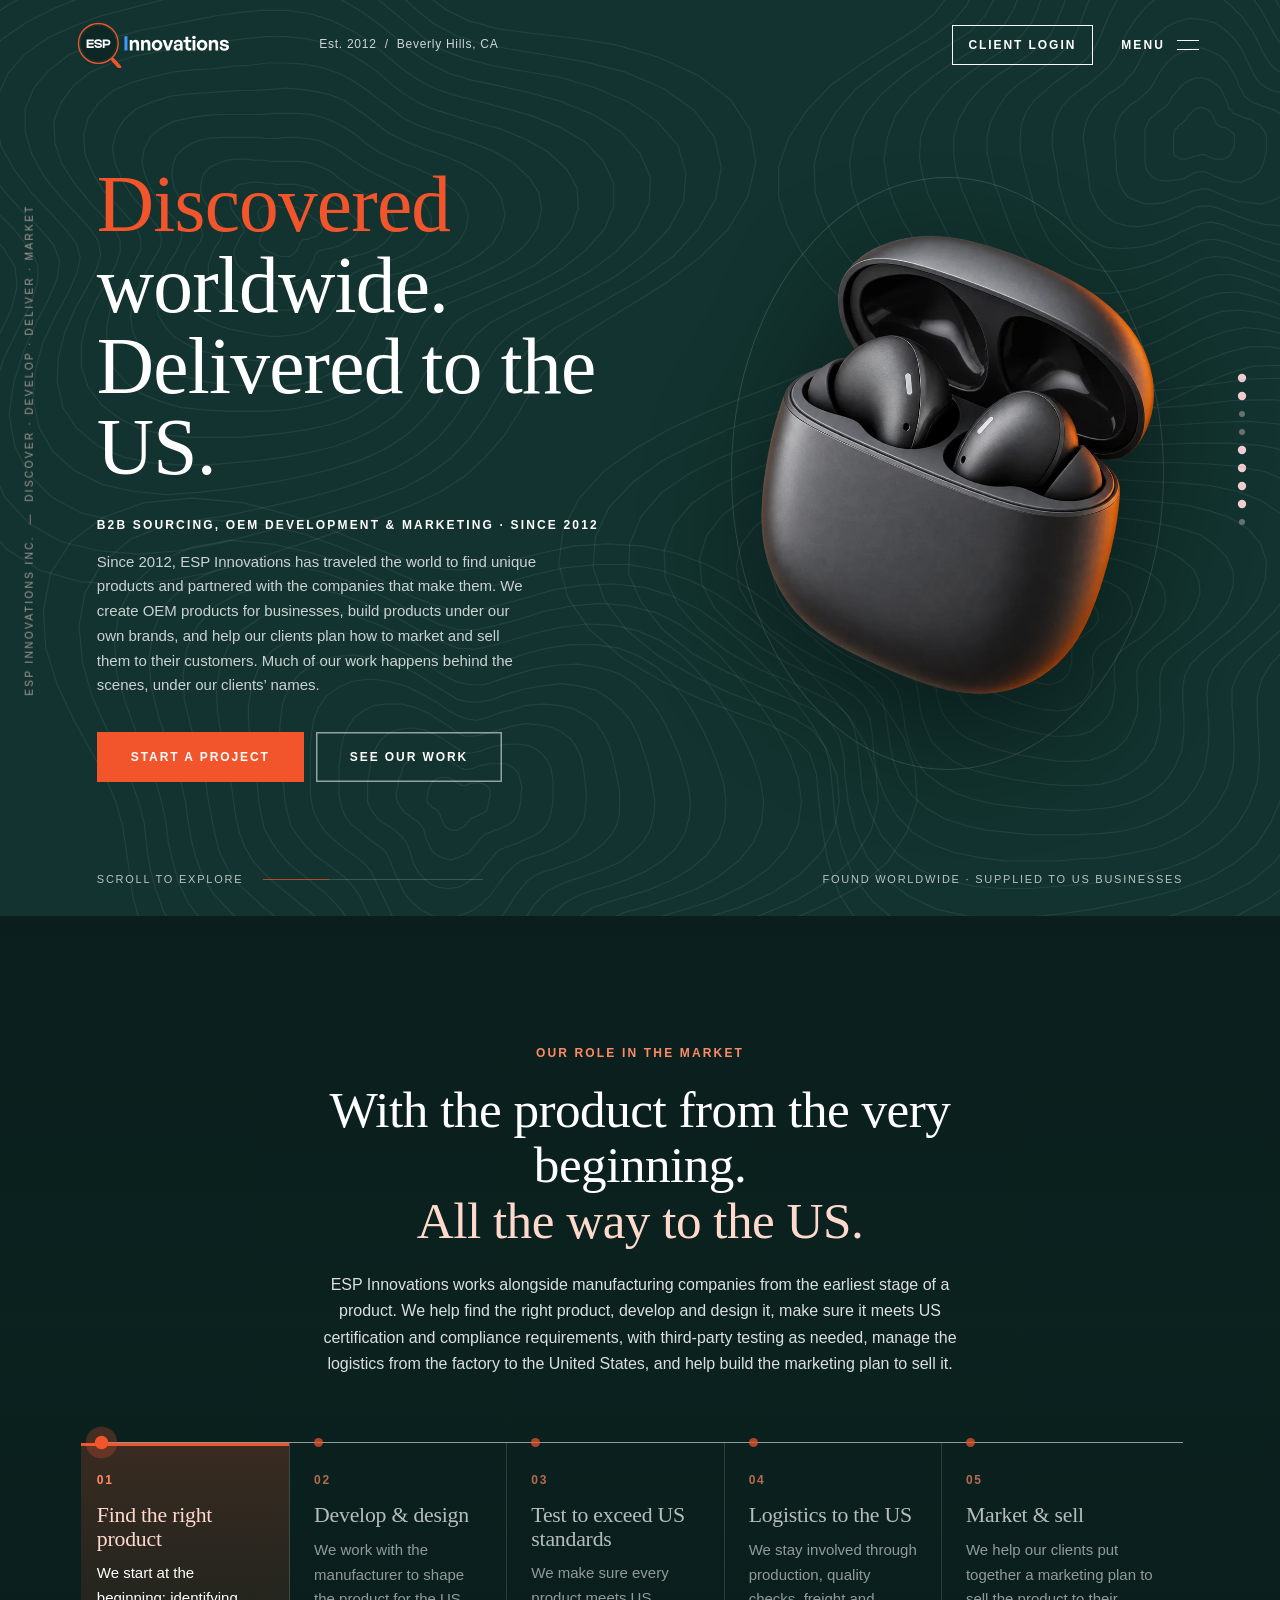
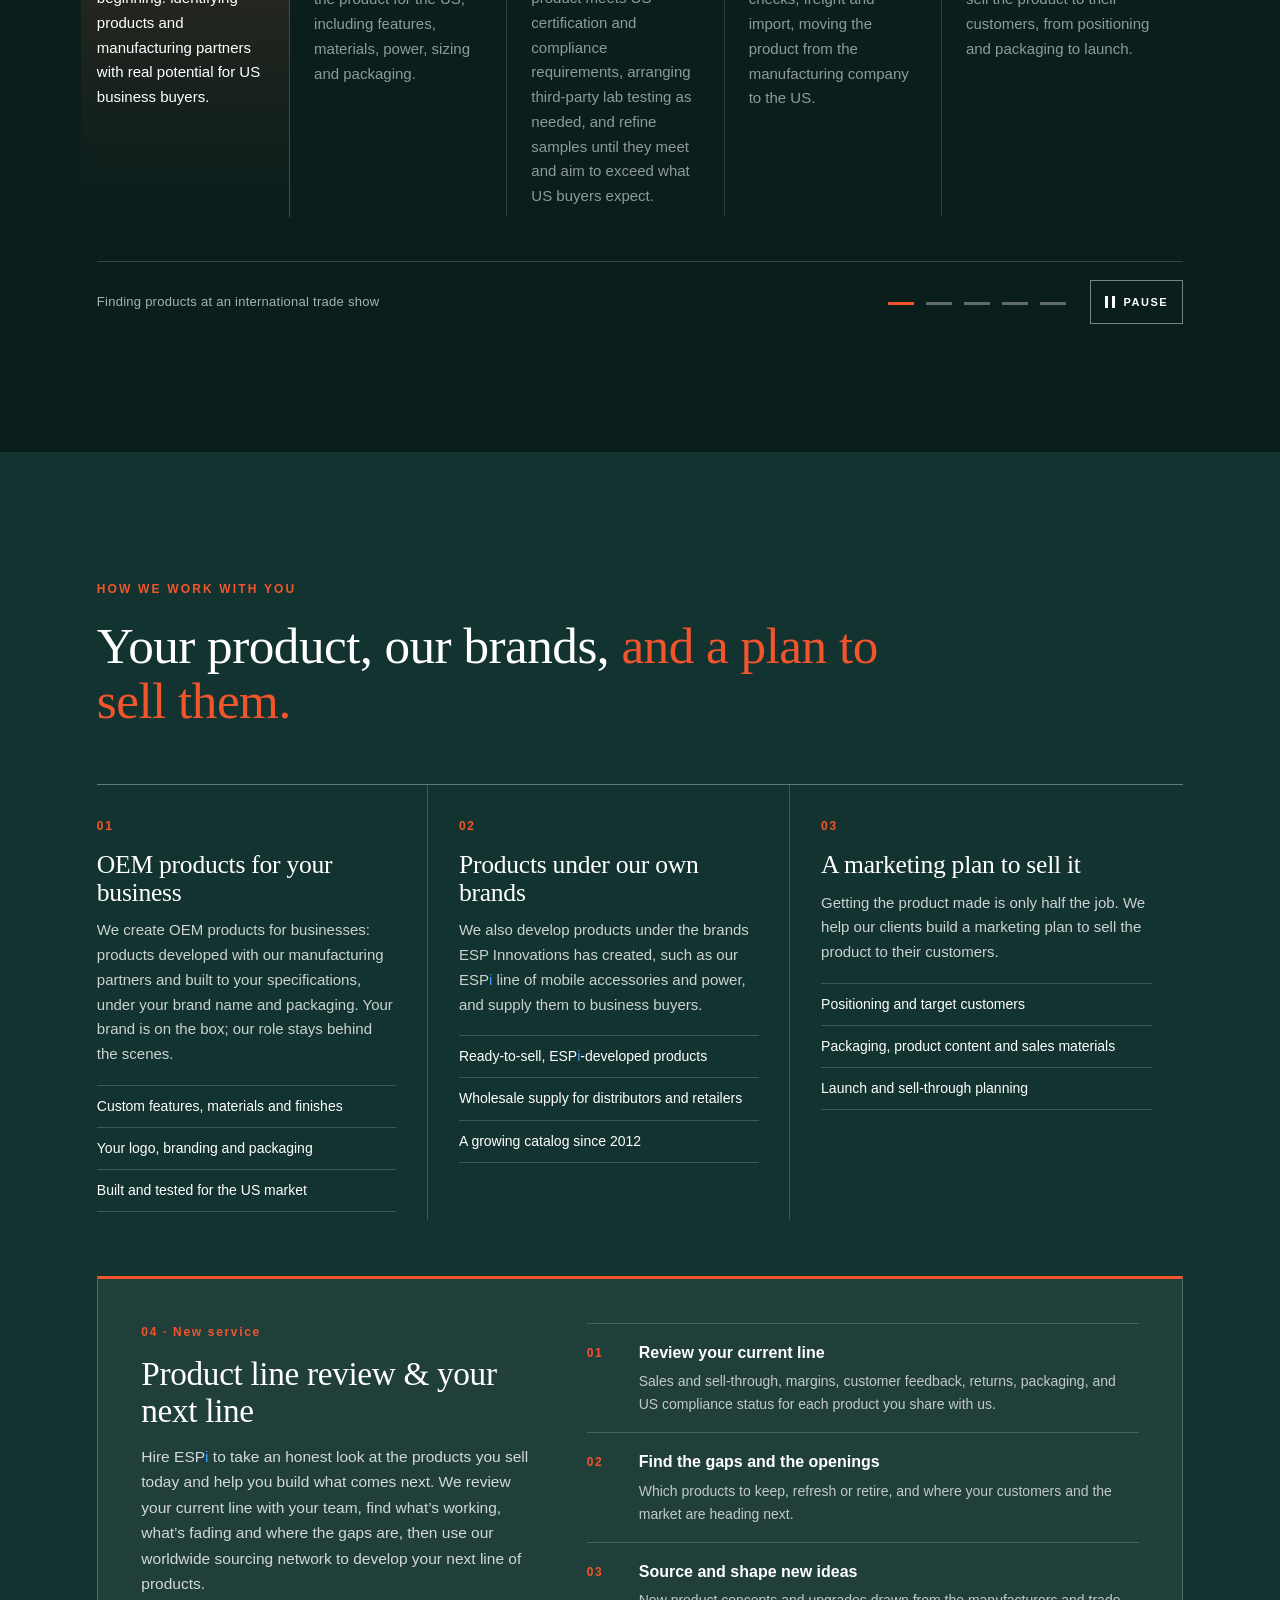
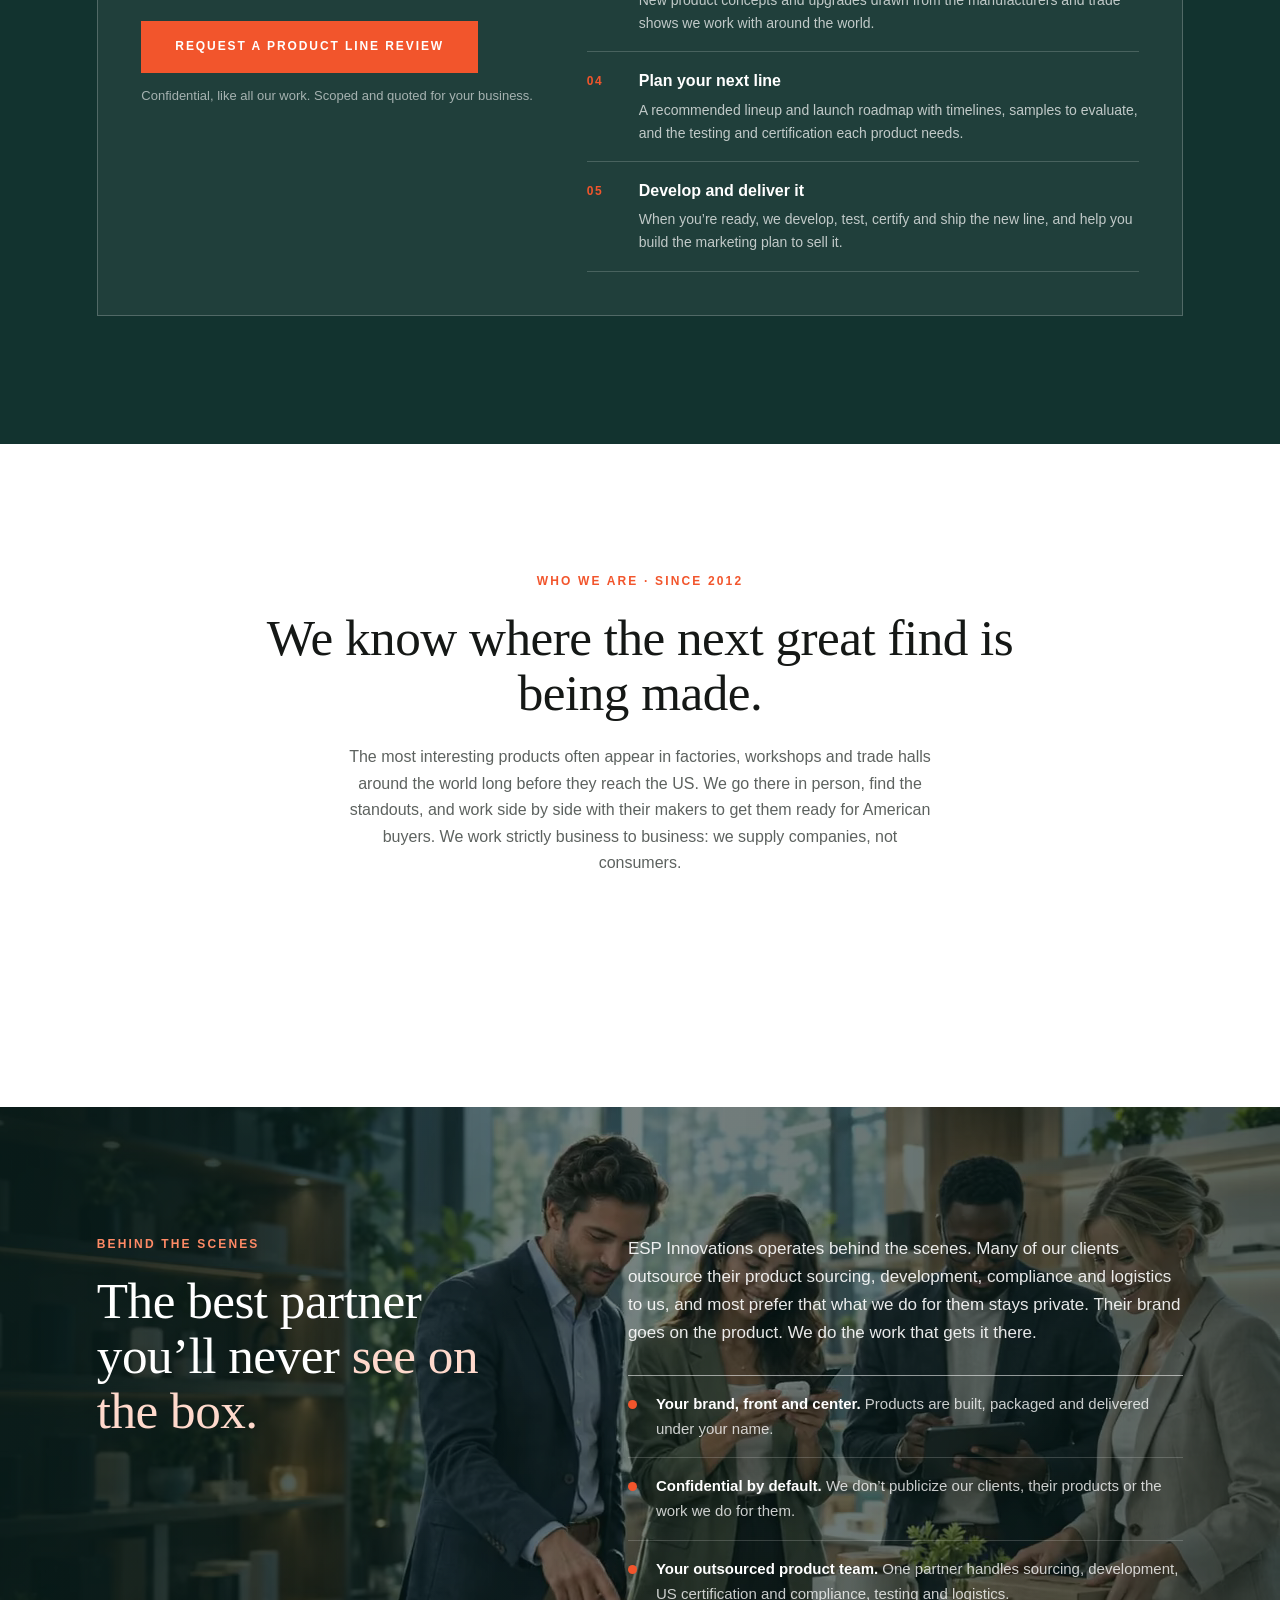
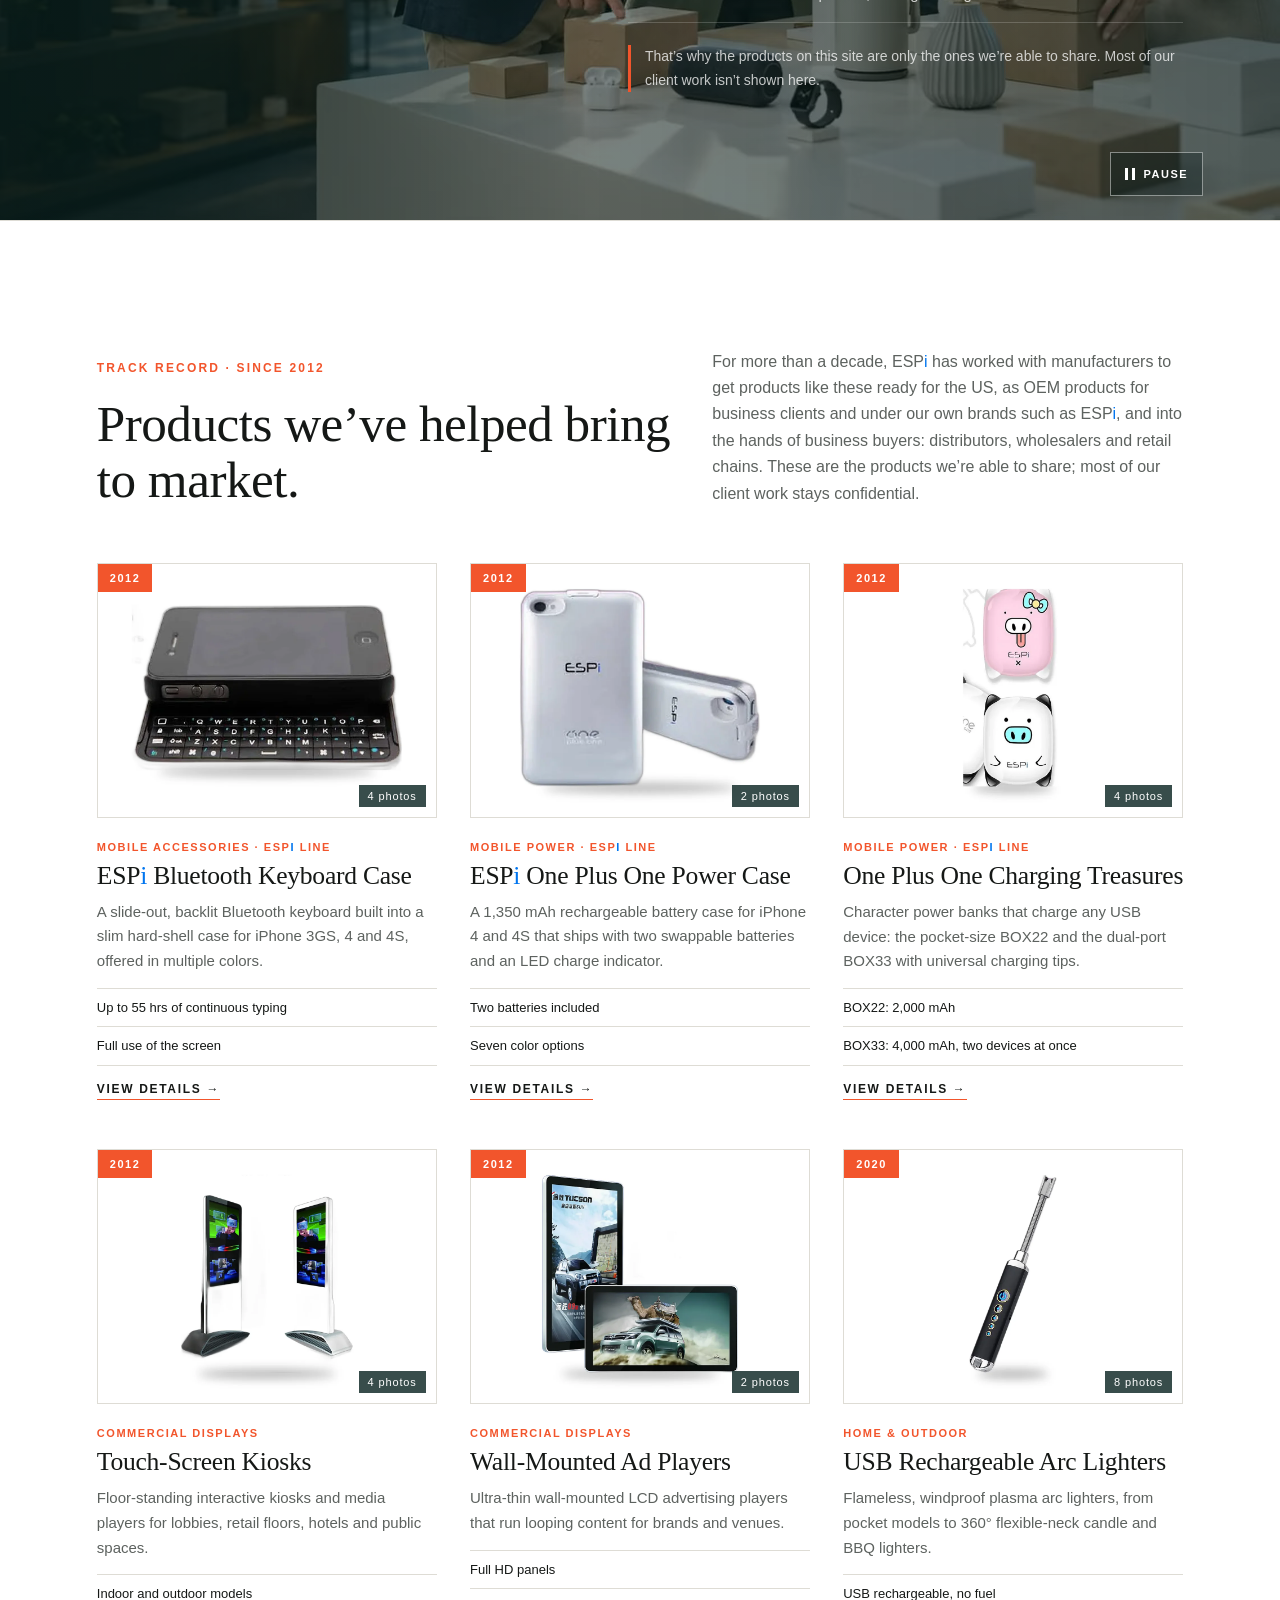
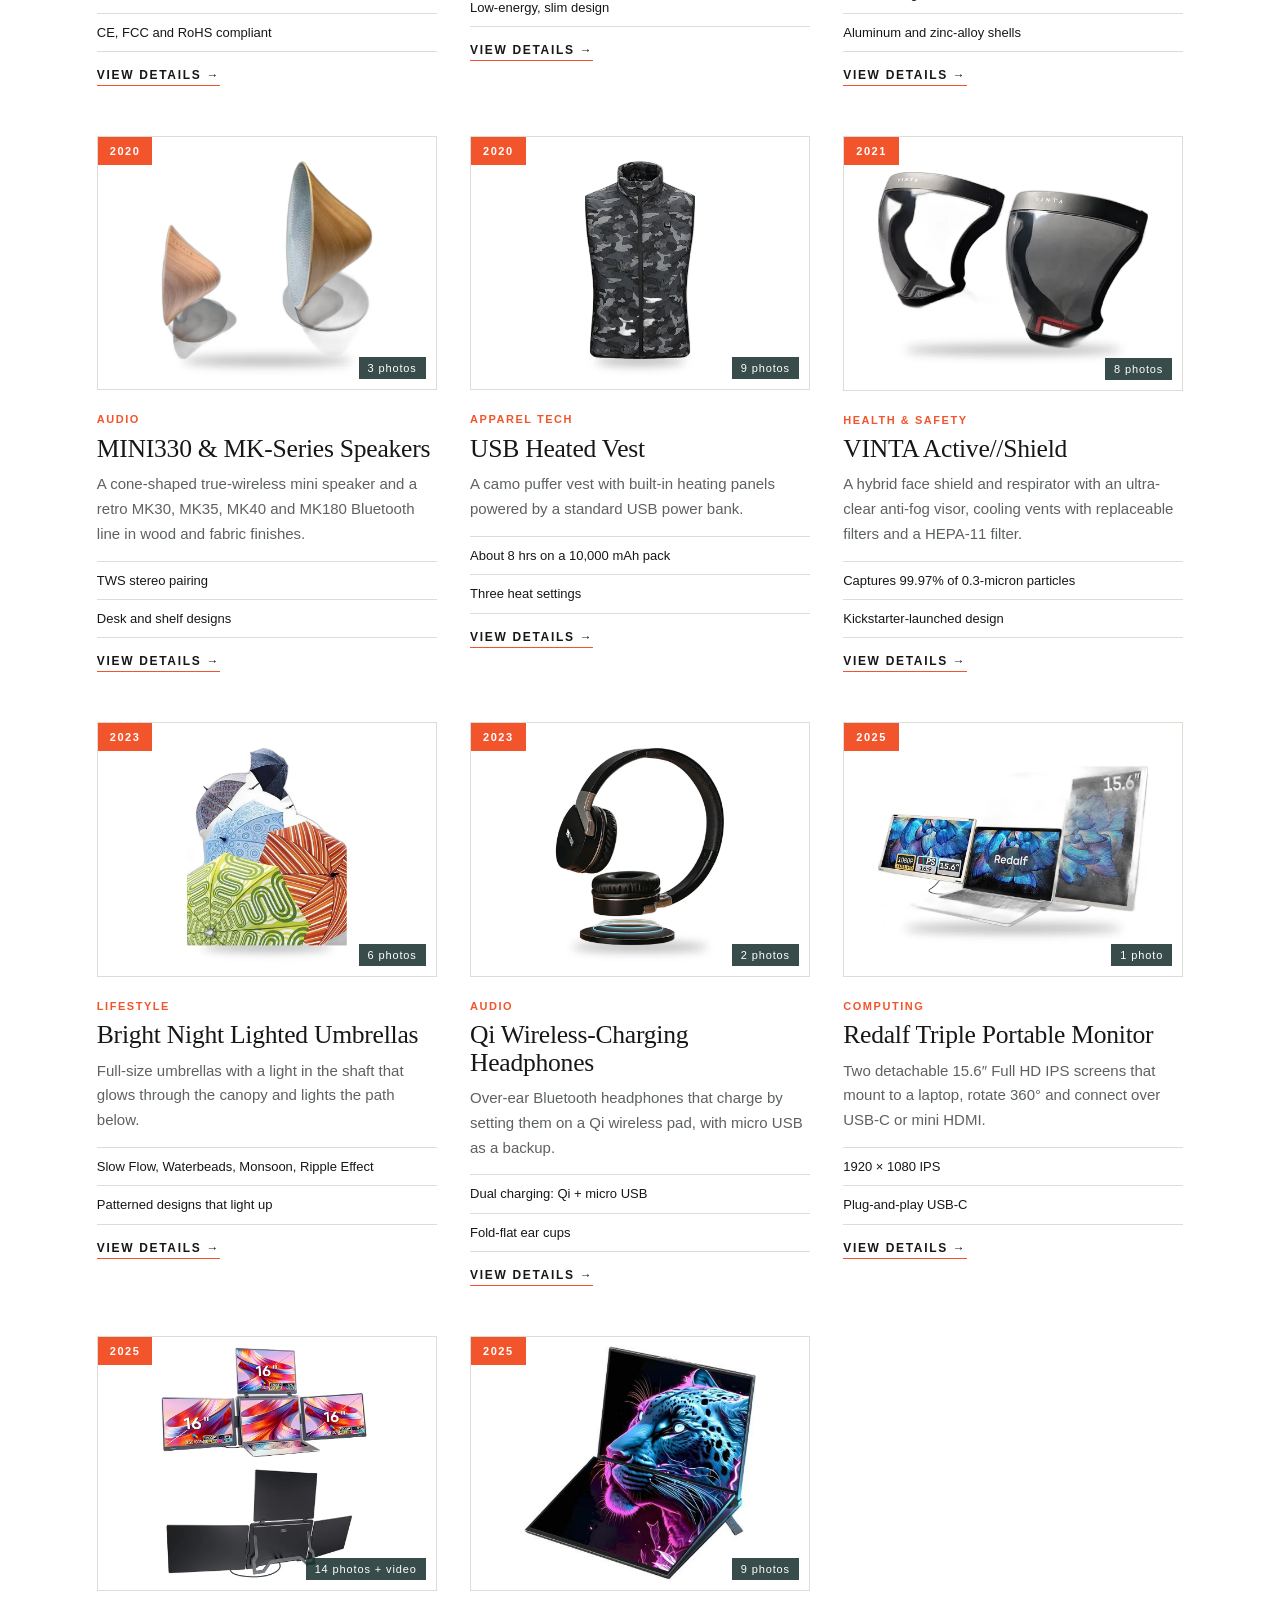
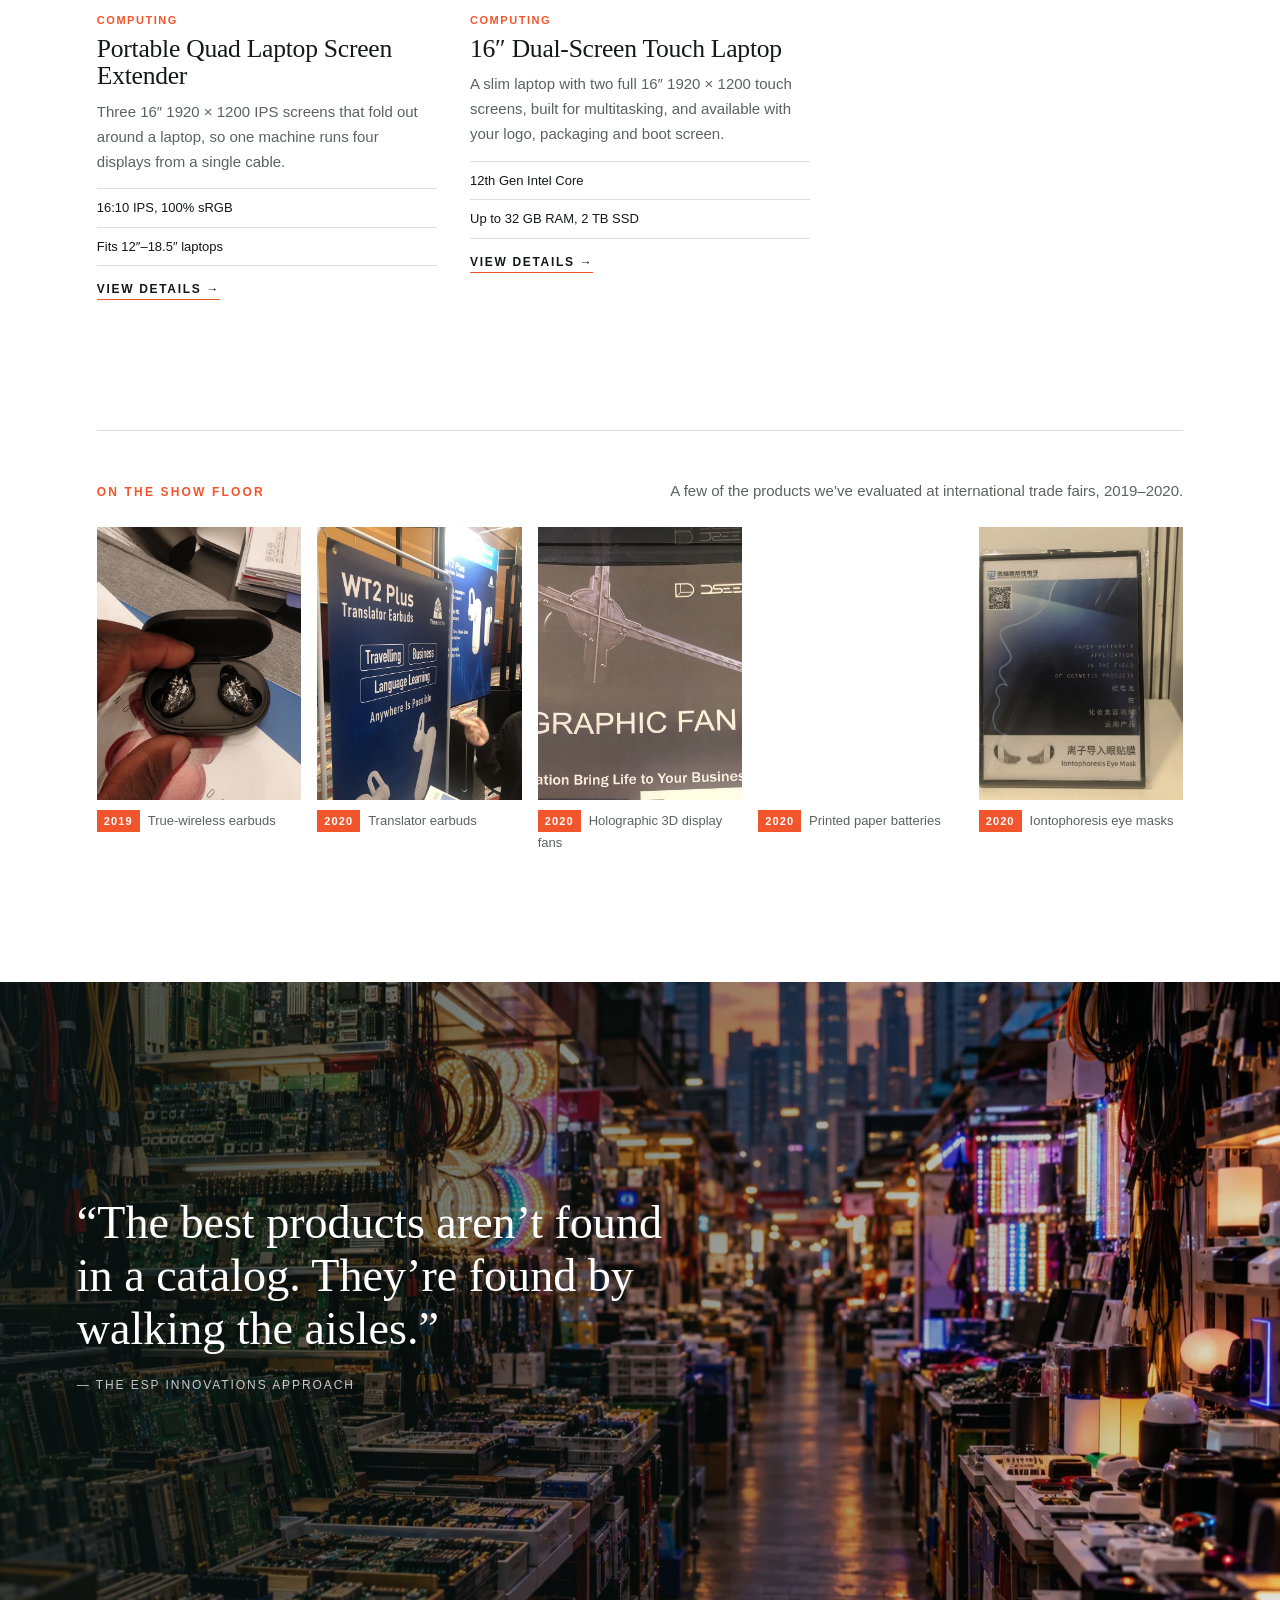
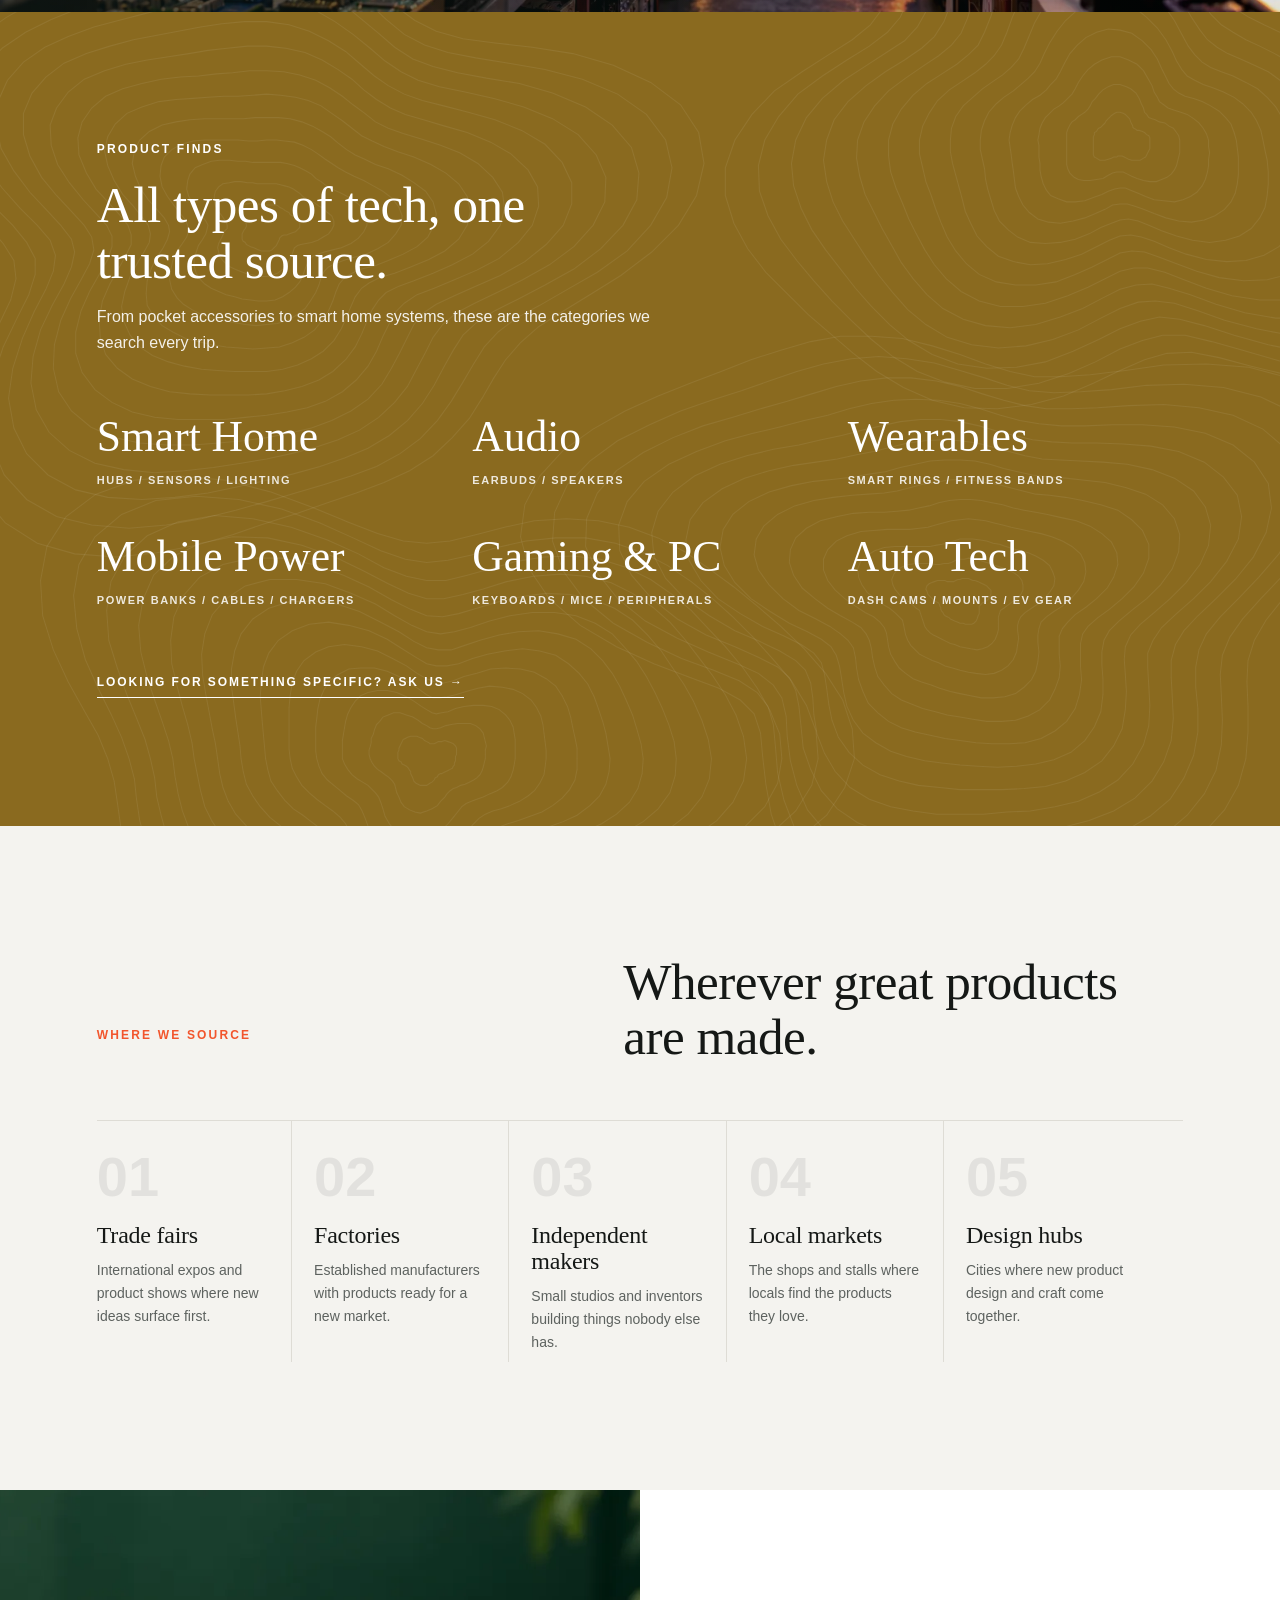
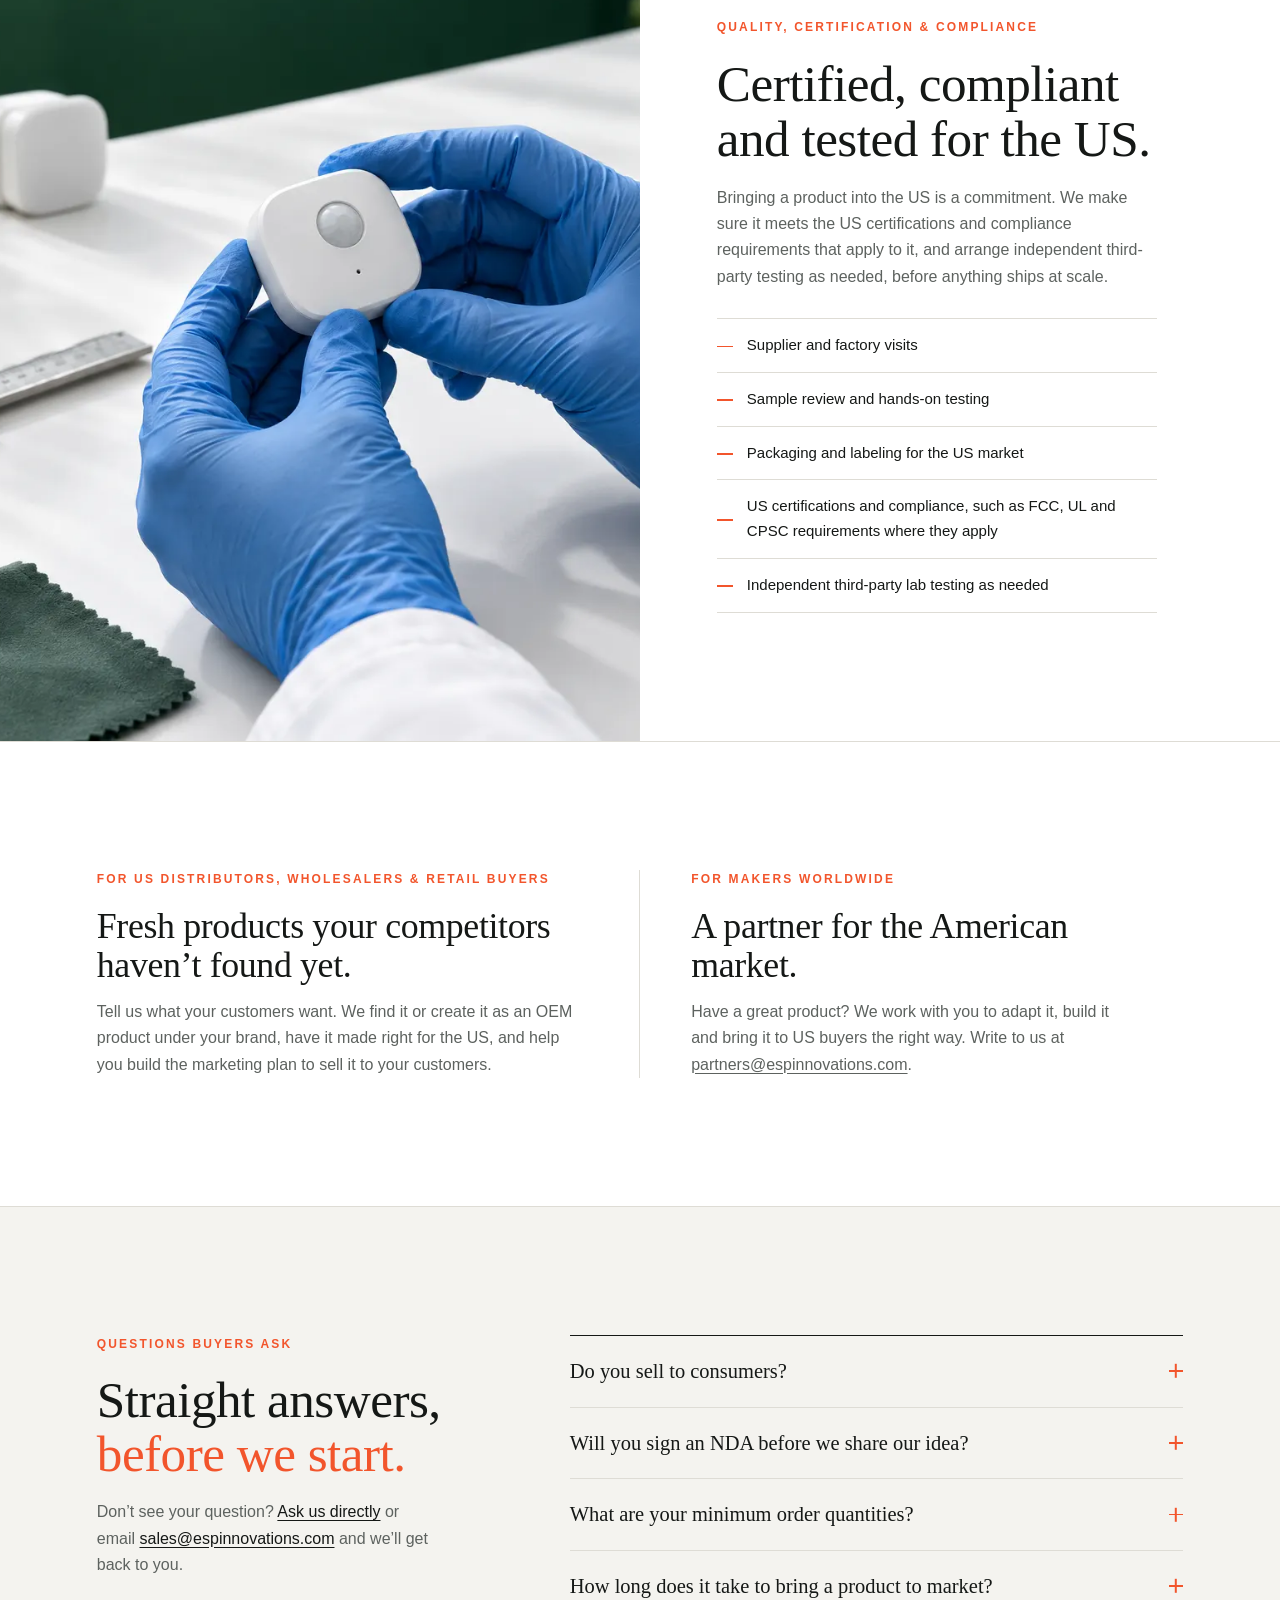
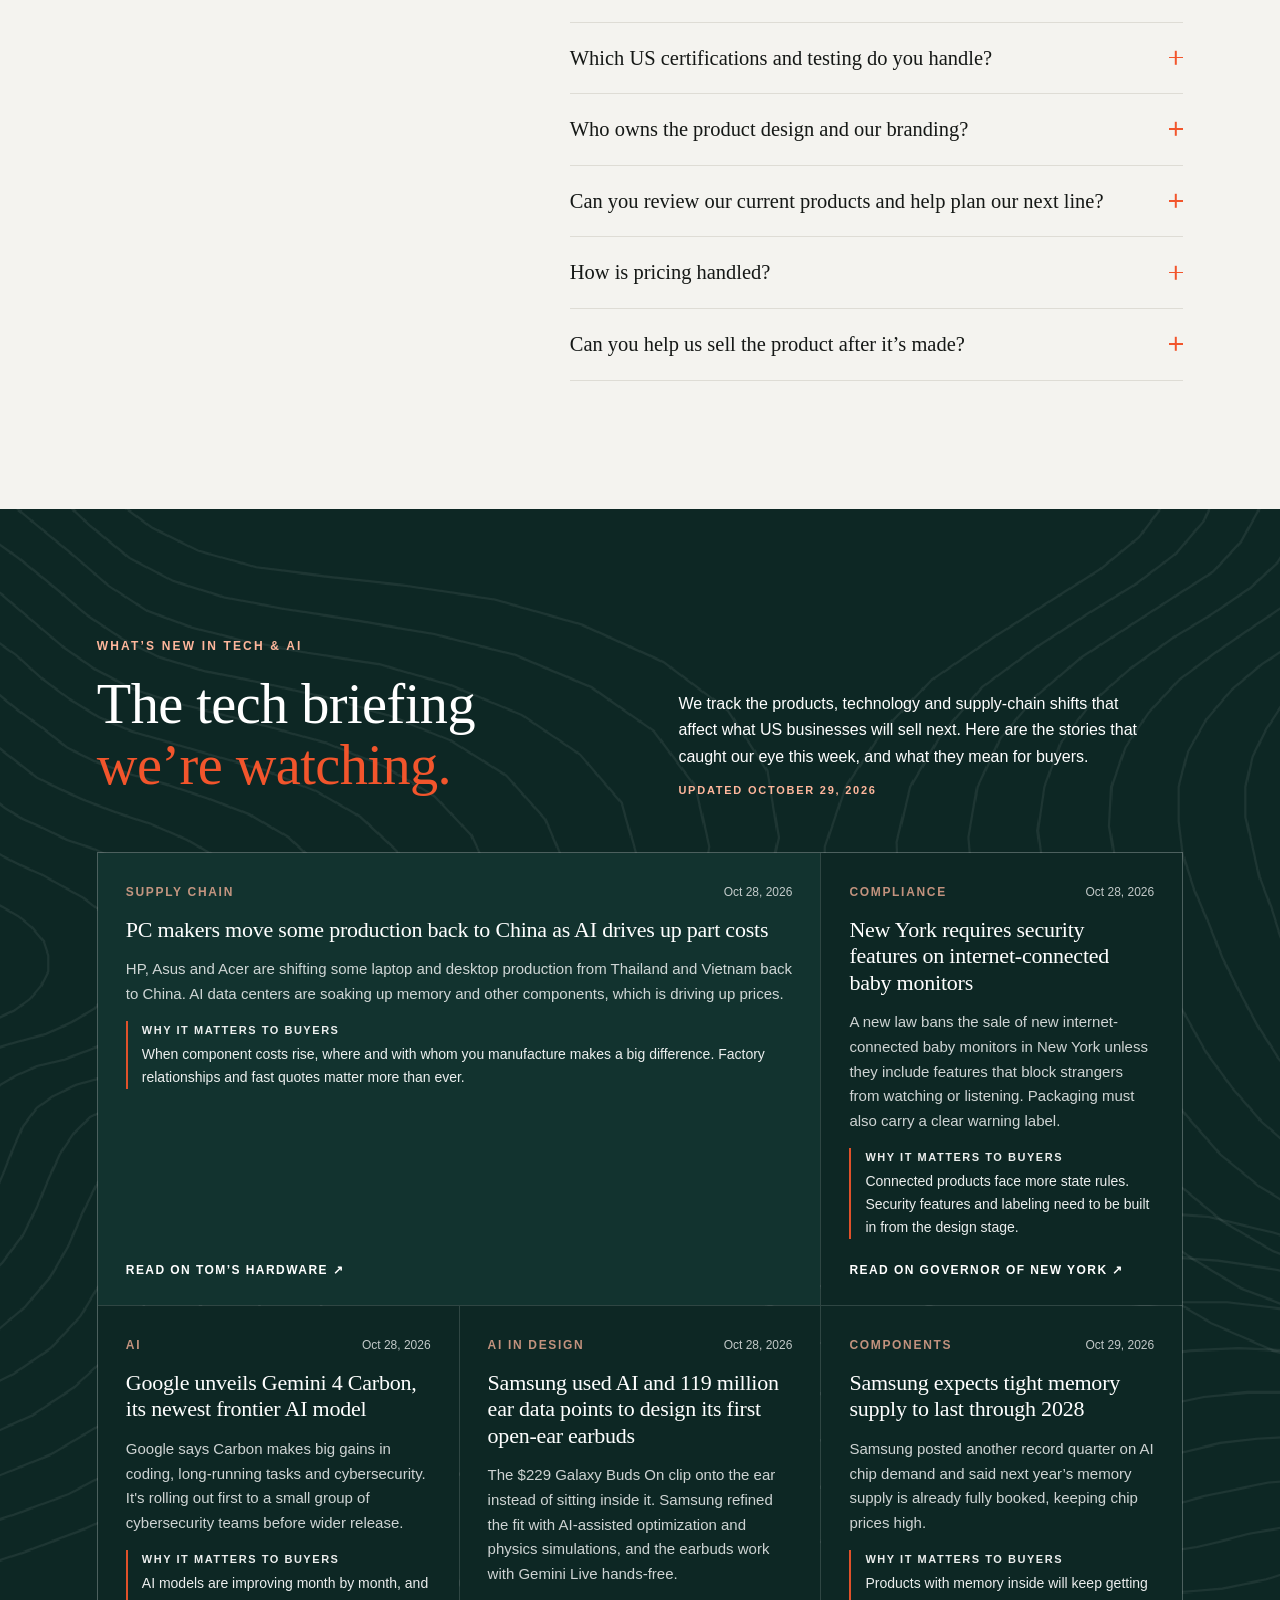
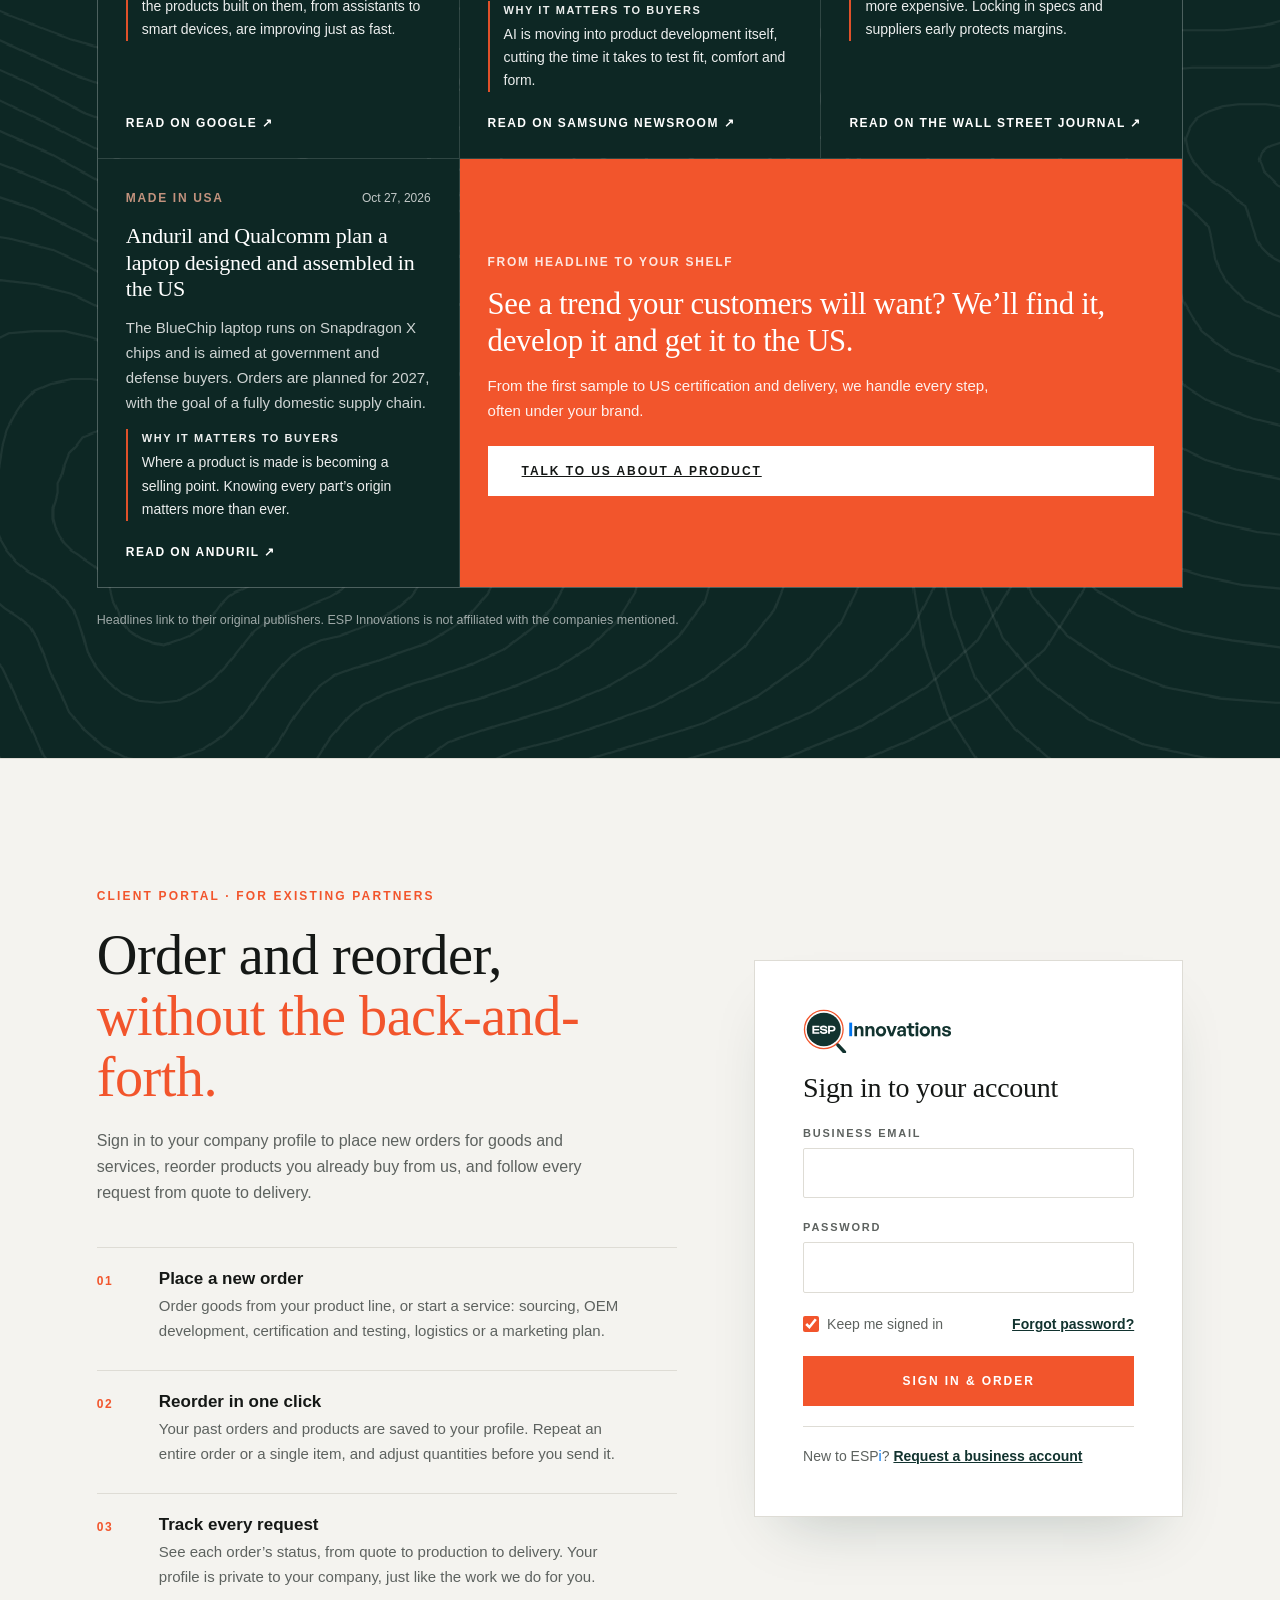
==== commit 7bcb0fb0: "Add 2025 laptop and screen extender products" ====
--- a/index.html
+++ b/index.html
@@ -342,6 +342,26 @@
           <h3>Redalf Triple Portable Monitor</h3>
           <p>Two detachable 15.6&Prime; Full HD IPS screens that mount to a laptop, rotate 360&deg; and connect over USB-C or mini HDMI.</p>
           <ul class="work-specs"><li>1920 &times; 1080 IPS</li><li>Plug-and-play USB-C</li></ul>
+          <span class="work-more">View details <span aria-hidden="true">&rarr;</span></span>
+        </button>
+      </li>
+      <li class="work-card">
+        <button type="button" class="work-open" data-product="quad" aria-haspopup="dialog">
+          <figure class="work-img clean"><img src="assets/work/card/quad-monitor.webp" alt="Portable Quad Laptop Screen Extender" loading="lazy" decoding="async"><span class="work-year">2025</span><span class="work-count">14 photos + video</span></figure>
+          <p class="work-tag">Computing</p>
+          <h3>Portable Quad Laptop Screen Extender</h3>
+          <p>Three 16&Prime; 1920 &times; 1200 IPS screens that fold out around a laptop, so one machine runs four displays from a single cable.</p>
+          <ul class="work-specs"><li>16:10 IPS, 100% sRGB</li><li>Fits 12&Prime;&ndash;18.5&Prime; laptops</li></ul>
+          <span class="work-more">View details <span aria-hidden="true">&rarr;</span></span>
+        </button>
+      </li>
+      <li class="work-card">
+        <button type="button" class="work-open" data-product="dual" aria-haspopup="dialog">
+          <figure class="work-img clean"><img src="assets/work/card/dual-laptop.webp" alt="16&Prime; Dual-Screen Touch Laptop" loading="lazy" decoding="async"><span class="work-year">2025</span><span class="work-count">9 photos</span></figure>
+          <p class="work-tag">Computing</p>
+          <h3>16&Prime; Dual-Screen Touch Laptop</h3>
+          <p>A slim laptop with two full 16&Prime; 1920 &times; 1200 touch screens, built for multitasking, and available with your logo, packaging and boot screen.</p>
+          <ul class="work-specs"><li>12th Gen Intel Core</li><li>Up to 32 GB RAM, 2 TB SSD</li></ul>
           <span class="work-more">View details <span aria-hidden="true">&rarr;</span></span>
         </button>
       </li>
@@ -620,6 +640,7 @@
     <div class="pm-gallery">
       <div class="pm-stage">
         <img class="pm-main" src="" alt="">
+        <video class="pm-video" controls playsinline preload="none" hidden></video>
         <button type="button" class="pm-nav pm-prev" aria-label="Previous photo">&larr;</button>
         <button type="button" class="pm-nav pm-next" aria-label="Next photo">&rarr;</button>
         <span class="pm-counter"></span>
@@ -636,7 +657,7 @@
     </div>
   </div>
 </dialog>
-<script type="application/json" id="product-data">{"keyboard": {"year": "2012", "tag": "Mobile accessories · ESPi line", "name": "ESPi Bluetooth Keyboard Case", "more": "Developed under our own ESPi brand, the keyboard case gave iPhone users a full physical QWERTY keyboard without giving up the touchscreen. The line came in three styles: a landscape slide-out, a slide-and-tilt version for iPhone 4, and a vertical portrait keyboard.", "details": [["Compatibility", "iPhone 3GS, iPhone 4, iPhone 4S"], ["Connection", "Bluetooth, easy wireless pairing"], ["Battery", "Up to 55 hours of continuous typing"], ["Keys", "Backlit QWERTY keyboard"], ["Styles", "Slide-out, slide-and-tilt, vertical"], ["Finish", "Slim hard shell in multiple colors"]], "gallery": ["assets/work/keyboard-case.webp", "assets/work/g/keyboard-0.webp", "assets/work/g/keyboard-1.webp", "assets/work/g/keyboard-2.webp"]}, "power": {"year": "2012", "tag": "Mobile power · ESPi line", "name": "ESPi One Plus One Power Case", "more": "Part of the ESPi One Plus One power line, this slim external battery case roughly doubled the iPhone 4’s usable battery life, with a charge switch and an LED display showing how much power remained.", "details": [["Compatibility", "iPhone 4, iPhone 4S"], ["Capacity", "1,350 mAh (two rechargeable batteries included)"], ["Input / output", "DC 5V / 500 mA"], ["Charging time", "3.5 hours"], ["Talk time", "Up to 5.5 hrs on 3G, 12.5 hrs on 2G"], ["Internet use", "Up to 5.5 hrs on 3G, 8 hrs on Wi-Fi"], ["Audio / video", "Up to 24.5 hrs audio, 8.5 hrs video"], ["Size & weight", "124.5 × 59.0 × 15.4 mm, 63 g"]], "gallery": ["assets/work/power-case.webp", "assets/work/g/power-0.webp"]}, "charging": {"year": "2012", "tag": "Mobile power · ESPi line", "name": "One Plus One Charging Treasures", "more": "Playful, gift-ready portable chargers from the ESPi One Plus One line. The BOX22 came in a family of pig-face characters sized to fit a purse or pocket, while the BOX33 charged two devices at once and shipped with tips for the popular phones and handheld game systems of the time.", "details": [["BOX22 capacity", "2,000 mAh"], ["BOX22 input / output", "DC 5V / 500 mA in, DC 5V / 1,000 mA out"], ["BOX22 size", "71.0 × 58.5 × 19.3 mm"], ["BOX33 capacity", "4,000 mAh"], ["BOX33 outputs", "DC 5V / 1,000 mA and DC 5V / 2,000 mA"], ["BOX33 size", "82.5 × 82.5 × 21.5 mm"], ["Charging tips", "Apple, Samsung, Motorola, BlackBerry, Sony Ericsson, Nokia, PSP, NDS, USB"]], "gallery": ["assets/work/box22.webp", "assets/work/box33.webp", "assets/work/g/charging-0.webp", "assets/work/g/charging-1.webp"]}, "kiosk": {"year": "2012", "tag": "Commercial displays", "name": "Touch-Screen Kiosks", "more": "Working with an established Shenzhen display manufacturer, ESPi brought commercial-grade touch kiosks to US business buyers, including models with an optional built-in printer for “touch and print” applications.", "details": [["Resolution", "1920 × 1080 Full HD"], ["Touch", "Infrared multi-point touch screen"], ["Connectivity", "Wi-Fi / 3G"], ["Options", "Built-in printer, acrylic front panel"], ["Example size", "42″ model, 716 mm wide × 1,950 mm tall"], ["Finishes", "Crystal silver, purple gold, classic black"], ["Compliance", "RoHS, C-Tick, CE and FCC"]], "gallery": ["assets/work/g/kiosk-0.webp", "assets/work/g/kiosk-1.webp", "assets/work/g/kiosk-2.webp", "assets/work/g/kiosk-3.webp"]}, "wall": {"year": "2012", "tag": "Commercial displays", "name": "Wall-Mounted Ad Players", "more": "Slim digital signage screens for advertising agencies, property managers and venues, from the same manufacturing partner as our touch kiosks.", "details": [["Resolution", "1080 × 1920 Full HD"], ["Connectivity", "Wi-Fi / 3G"], ["Design", "Ultra-thin, wall-mounted, portrait or landscape"], ["Energy", "Lower energy consumption"], ["Example size", "26″ model, 820 × 400 × 40 mm"]], "gallery": ["assets/work/g/wall-0.webp", "assets/work/g/wall-1.webp"]}, "lighter": {"year": "2020", "tag": "Home & outdoor", "name": "USB Rechargeable Arc Lighters", "more": "A full range of rechargeable electronic lighters, from pocket arc lighters to long, flexible-neck candle and grill lighters, offered at volume for wholesale buyers.", "details": [["Ignition", "Single or dual plasma arc, flameless and windproof"], ["Charging", "USB rechargeable lithium battery (about 170–280 mAh)"], ["Styles", "Pocket, keychain, 360° flexible-neck candle / BBQ"], ["Shell", "Aluminum or zinc alloy, PVD and frosted finishes"], ["Safety", "Side safety switch and power indicator on select models"], ["Packaging", "Gift box or blister pack"]], "gallery": ["assets/work/g/lighter-0.webp", "assets/work/g/lighter-1.webp", "assets/work/g/lighter-2.webp", "assets/work/g/lighter-3.webp", "assets/work/g/lighter-4.webp", "assets/work/g/lighter-5.webp", "assets/work/g/lighter-6.webp", "assets/work/g/lighter-7.webp"]}, "speakers": {"year": "2020", "tag": "Audio", "name": "MINI330 & MK-Series Speakers", "more": "Design-forward Bluetooth speakers made to look at home on a desk or shelf. The MINI330 pairs two units for true wireless stereo sound, and the MK series brings a retro wood-and-fabric look.", "details": [["MINI330", "TWS mini speaker with stereo pairing, AUX-in and TF card playback"], ["MINI330 finishes", "Light wood, dark wood, white and black"], ["MK series", "MK30, MK35, MK40 and MK180 retro Bluetooth speakers"], ["Use", "Indoor and outdoor, desk and shelf"]], "gallery": ["assets/work/g/speakers-0.webp", "assets/work/g/speakers-1.webp", "assets/work/g/speakers-2.webp"]}, "vest": {"year": "2020", "tag": "Apparel tech", "name": "USB Heated Vest", "more": "A smart-heating camouflage vest that runs on any 5V USB power bank. One button turns it on and switches between three temperature levels, and the heating system is fully washable.", "details": [["Power", "5V USB, works with a standard power bank"], ["Run time", "About 8 hours on a 10,000 mAh pack"], ["Heat settings", "Energy-saving, comfort and warm (three levels)"], ["Heating", "Infrared heating panels across the back and front"], ["Safety", "Constant temperature, over-current and over-temperature protection"], ["Care", "Machine washable"], ["Details", "Stand-up collar, zip pockets, internal power-bank pocket"]], "gallery": ["assets/work/g/vest-0.webp", "assets/work/g/vest-1.webp", "assets/work/g/vest-2.webp", "assets/work/g/vest-3.webp", "assets/work/g/vest-4.webp", "assets/work/g/vest-5.webp", "assets/work/g/vest-6.webp", "assets/work/g/vest-7.webp", "assets/work/g/vest-8.webp"]}, "shield": {"year": "2021", "tag": "Health & safety", "name": "VINTA Active//Shield", "more": "A mask and face shield in one, designed for an active lifestyle. A removable silicone respirator guard holds a HEPA-11 filter, while vents along the visor keep air moving and prevent fogging.", "details": [["Filter", "HEPA-11, captures 99.97% of particles at 0.3 microns"], ["Visor", "Ultra-clear with Type-K anti-fog hardcoat"], ["Respirator guard", "Removable, BPA-free silicone"], ["Cooling", "Visor vents with replaceable filters"], ["Benefits", "Protects eyes, filters air in and out, allows clear communication"], ["Care", "Easy to sanitize"], ["Launch", "Crowdfunded on Kickstarter"]], "gallery": ["assets/work/g/shield-0.webp", "assets/work/g/shield-1.webp", "assets/work/g/shield-2.webp", "assets/work/g/shield-3.webp", "assets/work/g/shield-4.webp", "assets/work/g/shield-5.webp", "assets/work/g/shield-6.webp", "assets/work/g/shield-7.webp"]}, "umbrellas": {"year": "2023", "tag": "Lifestyle", "name": "Bright Night Lighted Umbrellas", "more": "Patterned umbrellas with a light built into the center shaft. Switch it on and the whole canopy glows while the path below is lit, adding visibility on dark, rainy nights.", "details": [["Light", "Built-in light at the top of the shaft"], ["Power", "Batteries stored in the handle"], ["Designs", "Slow Flow, Water Cluster, Waterbeads, Monsoon, Ripple Effect"], ["Size", "Full-size canopy"]], "gallery": ["assets/work/g/umbrellas-0.webp", "assets/work/g/umbrellas-1.webp", "assets/work/g/umbrellas-2.webp", "assets/work/g/umbrellas-3.webp", "assets/work/g/umbrellas-4.webp", "assets/work/g/umbrellas-5.webp"]}, "headphones": {"year": "2023", "tag": "Audio", "name": "Qi Wireless-Charging Headphones", "more": "Bluetooth over-ear headphones (model HQ834) built to charge on a standard Qi wireless pad, offered alongside a matching headphone stand.", "details": [["Model", "HQ834"], ["Connection", "Bluetooth wireless"], ["Charging", "Qi wireless charging or micro USB cable"], ["Accessory", "Matching headphone stand"]], "gallery": ["assets/work/g/headphones-0.webp", "assets/work/g/headphones-1.webp"]}, "redalf": {"year": "2025", "tag": "Computing", "name": "Redalf Triple Portable Monitor", "more": "A laptop screen extender that turns one display into three. The two side screens detach and rotate independently on a single stand, making it a portable multi-monitor setup for work on the go.", "details": [["Screens", "Two 15.6″ detachable IPS matte displays"], ["Resolution", "1920 × 1080 Full HD"], ["Rotation", "360° on a single stand"], ["Ports", "Two full-function USB-C, one mini HDMI"], ["Connection", "USB-C with DP Alt Mode or Thunderbolt 3/4; HDMI plus power otherwise"], ["Comfort", "Reduced blue light, ergonomic stand"]], "gallery": ["assets/work/g/redalf-0.webp"]}}</script>
+<script type="application/json" id="product-data">{"keyboard": {"year": "2012", "tag": "Mobile accessories · ESPi line", "name": "ESPi Bluetooth Keyboard Case", "more": "Developed under our own ESPi brand, the keyboard case gave iPhone users a full physical QWERTY keyboard without giving up the touchscreen. The line came in three styles: a landscape slide-out, a slide-and-tilt version for iPhone 4, and a vertical portrait keyboard.", "details": [["Compatibility", "iPhone 3GS, iPhone 4, iPhone 4S"], ["Connection", "Bluetooth, easy wireless pairing"], ["Battery", "Up to 55 hours of continuous typing"], ["Keys", "Backlit QWERTY keyboard"], ["Styles", "Slide-out, slide-and-tilt, vertical"], ["Finish", "Slim hard shell in multiple colors"]], "gallery": ["assets/work/keyboard-case.webp", "assets/work/g/keyboard-0.webp", "assets/work/g/keyboard-1.webp", "assets/work/g/keyboard-2.webp"]}, "power": {"year": "2012", "tag": "Mobile power · ESPi line", "name": "ESPi One Plus One Power Case", "more": "Part of the ESPi One Plus One power line, this slim external battery case roughly doubled the iPhone 4’s usable battery life, with a charge switch and an LED display showing how much power remained.", "details": [["Compatibility", "iPhone 4, iPhone 4S"], ["Capacity", "1,350 mAh (two rechargeable batteries included)"], ["Input / output", "DC 5V / 500 mA"], ["Charging time", "3.5 hours"], ["Talk time", "Up to 5.5 hrs on 3G, 12.5 hrs on 2G"], ["Internet use", "Up to 5.5 hrs on 3G, 8 hrs on Wi-Fi"], ["Audio / video", "Up to 24.5 hrs audio, 8.5 hrs video"], ["Size & weight", "124.5 × 59.0 × 15.4 mm, 63 g"]], "gallery": ["assets/work/power-case.webp", "assets/work/g/power-0.webp"]}, "charging": {"year": "2012", "tag": "Mobile power · ESPi line", "name": "One Plus One Charging Treasures", "more": "Playful, gift-ready portable chargers from the ESPi One Plus One line. The BOX22 came in a family of pig-face characters sized to fit a purse or pocket, while the BOX33 charged two devices at once and shipped with tips for the popular phones and handheld game systems of the time.", "details": [["BOX22 capacity", "2,000 mAh"], ["BOX22 input / output", "DC 5V / 500 mA in, DC 5V / 1,000 mA out"], ["BOX22 size", "71.0 × 58.5 × 19.3 mm"], ["BOX33 capacity", "4,000 mAh"], ["BOX33 outputs", "DC 5V / 1,000 mA and DC 5V / 2,000 mA"], ["BOX33 size", "82.5 × 82.5 × 21.5 mm"], ["Charging tips", "Apple, Samsung, Motorola, BlackBerry, Sony Ericsson, Nokia, PSP, NDS, USB"]], "gallery": ["assets/work/box22.webp", "assets/work/box33.webp", "assets/work/g/charging-0.webp", "assets/work/g/charging-1.webp"]}, "kiosk": {"year": "2012", "tag": "Commercial displays", "name": "Touch-Screen Kiosks", "more": "Working with an established Shenzhen display manufacturer, ESPi brought commercial-grade touch kiosks to US business buyers, including models with an optional built-in printer for “touch and print” applications.", "details": [["Resolution", "1920 × 1080 Full HD"], ["Touch", "Infrared multi-point touch screen"], ["Connectivity", "Wi-Fi / 3G"], ["Options", "Built-in printer, acrylic front panel"], ["Example size", "42″ model, 716 mm wide × 1,950 mm tall"], ["Finishes", "Crystal silver, purple gold, classic black"], ["Compliance", "RoHS, C-Tick, CE and FCC"]], "gallery": ["assets/work/g/kiosk-0.webp", "assets/work/g/kiosk-1.webp", "assets/work/g/kiosk-2.webp", "assets/work/g/kiosk-3.webp"]}, "wall": {"year": "2012", "tag": "Commercial displays", "name": "Wall-Mounted Ad Players", "more": "Slim digital signage screens for advertising agencies, property managers and venues, from the same manufacturing partner as our touch kiosks.", "details": [["Resolution", "1080 × 1920 Full HD"], ["Connectivity", "Wi-Fi / 3G"], ["Design", "Ultra-thin, wall-mounted, portrait or landscape"], ["Energy", "Lower energy consumption"], ["Example size", "26″ model, 820 × 400 × 40 mm"]], "gallery": ["assets/work/g/wall-0.webp", "assets/work/g/wall-1.webp"]}, "lighter": {"year": "2020", "tag": "Home & outdoor", "name": "USB Rechargeable Arc Lighters", "more": "A full range of rechargeable electronic lighters, from pocket arc lighters to long, flexible-neck candle and grill lighters, offered at volume for wholesale buyers.", "details": [["Ignition", "Single or dual plasma arc, flameless and windproof"], ["Charging", "USB rechargeable lithium battery (about 170–280 mAh)"], ["Styles", "Pocket, keychain, 360° flexible-neck candle / BBQ"], ["Shell", "Aluminum or zinc alloy, PVD and frosted finishes"], ["Safety", "Side safety switch and power indicator on select models"], ["Packaging", "Gift box or blister pack"]], "gallery": ["assets/work/g/lighter-0.webp", "assets/work/g/lighter-1.webp", "assets/work/g/lighter-2.webp", "assets/work/g/lighter-3.webp", "assets/work/g/lighter-4.webp", "assets/work/g/lighter-5.webp", "assets/work/g/lighter-6.webp", "assets/work/g/lighter-7.webp"]}, "speakers": {"year": "2020", "tag": "Audio", "name": "MINI330 & MK-Series Speakers", "more": "Design-forward Bluetooth speakers made to look at home on a desk or shelf. The MINI330 pairs two units for true wireless stereo sound, and the MK series brings a retro wood-and-fabric look.", "details": [["MINI330", "TWS mini speaker with stereo pairing, AUX-in and TF card playback"], ["MINI330 finishes", "Light wood, dark wood, white and black"], ["MK series", "MK30, MK35, MK40 and MK180 retro Bluetooth speakers"], ["Use", "Indoor and outdoor, desk and shelf"]], "gallery": ["assets/work/g/speakers-0.webp", "assets/work/g/speakers-1.webp", "assets/work/g/speakers-2.webp"]}, "vest": {"year": "2020", "tag": "Apparel tech", "name": "USB Heated Vest", "more": "A smart-heating camouflage vest that runs on any 5V USB power bank. One button turns it on and switches between three temperature levels, and the heating system is fully washable.", "details": [["Power", "5V USB, works with a standard power bank"], ["Run time", "About 8 hours on a 10,000 mAh pack"], ["Heat settings", "Energy-saving, comfort and warm (three levels)"], ["Heating", "Infrared heating panels across the back and front"], ["Safety", "Constant temperature, over-current and over-temperature protection"], ["Care", "Machine washable"], ["Details", "Stand-up collar, zip pockets, internal power-bank pocket"]], "gallery": ["assets/work/g/vest-0.webp", "assets/work/g/vest-1.webp", "assets/work/g/vest-2.webp", "assets/work/g/vest-3.webp", "assets/work/g/vest-4.webp", "assets/work/g/vest-5.webp", "assets/work/g/vest-6.webp", "assets/work/g/vest-7.webp", "assets/work/g/vest-8.webp"]}, "shield": {"year": "2021", "tag": "Health & safety", "name": "VINTA Active//Shield", "more": "A mask and face shield in one, designed for an active lifestyle. A removable silicone respirator guard holds a HEPA-11 filter, while vents along the visor keep air moving and prevent fogging.", "details": [["Filter", "HEPA-11, captures 99.97% of particles at 0.3 microns"], ["Visor", "Ultra-clear with Type-K anti-fog hardcoat"], ["Respirator guard", "Removable, BPA-free silicone"], ["Cooling", "Visor vents with replaceable filters"], ["Benefits", "Protects eyes, filters air in and out, allows clear communication"], ["Care", "Easy to sanitize"], ["Launch", "Crowdfunded on Kickstarter"]], "gallery": ["assets/work/g/shield-0.webp", "assets/work/g/shield-1.webp", "assets/work/g/shield-2.webp", "assets/work/g/shield-3.webp", "assets/work/g/shield-4.webp", "assets/work/g/shield-5.webp", "assets/work/g/shield-6.webp", "assets/work/g/shield-7.webp"]}, "umbrellas": {"year": "2023", "tag": "Lifestyle", "name": "Bright Night Lighted Umbrellas", "more": "Patterned umbrellas with a light built into the center shaft. Switch it on and the whole canopy glows while the path below is lit, adding visibility on dark, rainy nights.", "details": [["Light", "Built-in light at the top of the shaft"], ["Power", "Batteries stored in the handle"], ["Designs", "Slow Flow, Water Cluster, Waterbeads, Monsoon, Ripple Effect"], ["Size", "Full-size canopy"]], "gallery": ["assets/work/g/umbrellas-0.webp", "assets/work/g/umbrellas-1.webp", "assets/work/g/umbrellas-2.webp", "assets/work/g/umbrellas-3.webp", "assets/work/g/umbrellas-4.webp", "assets/work/g/umbrellas-5.webp"]}, "headphones": {"year": "2023", "tag": "Audio", "name": "Qi Wireless-Charging Headphones", "more": "Bluetooth over-ear headphones (model HQ834) built to charge on a standard Qi wireless pad, offered alongside a matching headphone stand.", "details": [["Model", "HQ834"], ["Connection", "Bluetooth wireless"], ["Charging", "Qi wireless charging or micro USB cable"], ["Accessory", "Matching headphone stand"]], "gallery": ["assets/work/g/headphones-0.webp", "assets/work/g/headphones-1.webp"]}, "redalf": {"year": "2025", "tag": "Computing", "name": "Redalf Triple Portable Monitor", "more": "A laptop screen extender that turns one display into three. The two side screens detach and rotate independently on a single stand, making it a portable multi-monitor setup for work on the go.", "details": [["Screens", "Two 15.6″ detachable IPS matte displays"], ["Resolution", "1920 × 1080 Full HD"], ["Rotation", "360° on a single stand"], ["Ports", "Two full-function USB-C, one mini HDMI"], ["Connection", "USB-C with DP Alt Mode or Thunderbolt 3/4; HDMI plus power otherwise"], ["Comfort", "Reduced blue light, ergonomic stand"]], "gallery": ["assets/work/g/redalf-0.webp"]}, "quad": {"year": "2025", "tag": "Computing", "name": "Portable Quad Laptop Screen Extender", "more": "A portable multi-screen workstation that mounts three 16-inch screens around a laptop: one above and one on each side. Together with the laptop display, that makes four screens for trading, editing, office work or video calls, and the whole setup folds flat and travels in its own carry bag.", "details": [["Screens", "Three 16″ IPS panels, 16:10 aspect ratio"], ["Resolution", "1920 × 1200 FHD+ per screen"], ["Color", "100% sRGB, 178° viewing angle"], ["Adjustment", "Side screens rotate 0–360°, top screen flips 0–300° and auto-rotates its picture"], ["Connection", "One cable for all three screens: USB-C to USB-C, or USB-A to USB-C with PD power"], ["Compatibility", "12″–18.5″ laptops; Windows 10/11 and MacBooks from 2019 on (driver included)"], ["Stand", "Built-in adjustable back stand for desk use"], ["In the box", "Monitor, carry bag, USB-C and USB-A cables, 30W PD power supply, driver USB drive, quick guide and user manual"]], "gallery": ["assets/work/g/quad-0.webp", "assets/work/g/quad-1.webp", "assets/work/g/quad-2.webp", "assets/work/g/quad-3.webp", "assets/work/g/quad-4.webp", "assets/work/g/quad-5.webp", "assets/work/g/quad-6.webp", "assets/work/g/quad-7.webp", "assets/work/g/quad-8.webp", "assets/work/g/quad-9.webp", "assets/work/g/quad-10.webp", "assets/work/g/quad-11.webp", "assets/work/g/quad-12.webp", "assets/work/g/quad-13.webp", "assets/work/g/quad-video.mp4"]}, "dual": {"year": "2025", "tag": "Computing", "name": "16″ Dual-Screen Touch Laptop", "more": "A business laptop with two full-size 16-inch touch screens in one slim metal body. Use the second screen for a keyboard, notes, charts or a second app, or open both for a full dual-display workspace. Built for OEM programs, it can carry your logo, packaging, keyboard language and startup animation.", "details": [["Screens", "Two 16″ IPS touch screens, 1920 × 1200 each, ten-finger touch"], ["Processor", "12th Gen Intel Core i5-12450H (8 cores, 12 threads); i7-1260P option"], ["Graphics", "Intel UHD / Iris Xe graphics"], ["Memory", "16 GB DDR4, upgradable to 32 GB"], ["Storage", "512 GB PCIe SSD, options up to 2 TB"], ["Cooling", "Dual-fan turbo cooling with heat pipe"], ["Body", "Aluminum metal body, about 31 mm thick, about 2.95 kg"], ["Operating system", "Windows 11"], ["OEM options", "Custom logo, packaging, keyboard language and boot animation"]], "gallery": ["assets/work/g/dual-0.webp", "assets/work/g/dual-1.webp", "assets/work/g/dual-2.webp", "assets/work/g/dual-3.webp", "assets/work/g/dual-4.webp", "assets/work/g/dual-5.webp", "assets/work/g/dual-6.webp", "assets/work/g/dual-7.webp", "assets/work/g/dual-8.webp"]}}</script>
 <script src="main.js" defer></script>
 </body>
 </html>
--- a/style.css
+++ b/style.css
@@ -263,6 +263,10 @@
 .pm-gallery{background:#fff;padding:24px;display:flex;flex-direction:column;gap:14px;min-width:0}
 .pm-stage{position:relative;height:min(62vh,600px);display:flex;align-items:center;justify-content:center;background:#fff}
 .pm-main{max-width:100%;max-height:100%;object-fit:contain}
+.pm-video{width:100%;height:100%;max-height:100%;object-fit:contain;background:#000}
+.pm-main[hidden],.pm-video[hidden]{display:none!important}
+.pm-thumbs button.pm-thumb-video{position:relative}
+.pm-thumbs button.pm-thumb-video::after{content:"";position:absolute;left:50%;top:50%;width:0;height:0;margin:-9px 0 0 -6px;border-left:16px solid #fff;border-top:9px solid transparent;border-bottom:9px solid transparent;filter:drop-shadow(0 1px 3px rgba(0,0,0,.6))}
 .pm-nav{position:absolute;top:50%;transform:translateY(-50%);width:44px;height:44px;border:0;background:rgba(18,51,47,.88);color:#fff;font-size:20px;cursor:pointer}
 .pm-nav:hover{background:var(--accent)}
 .pm-prev{left:0}.pm-next{right:0}
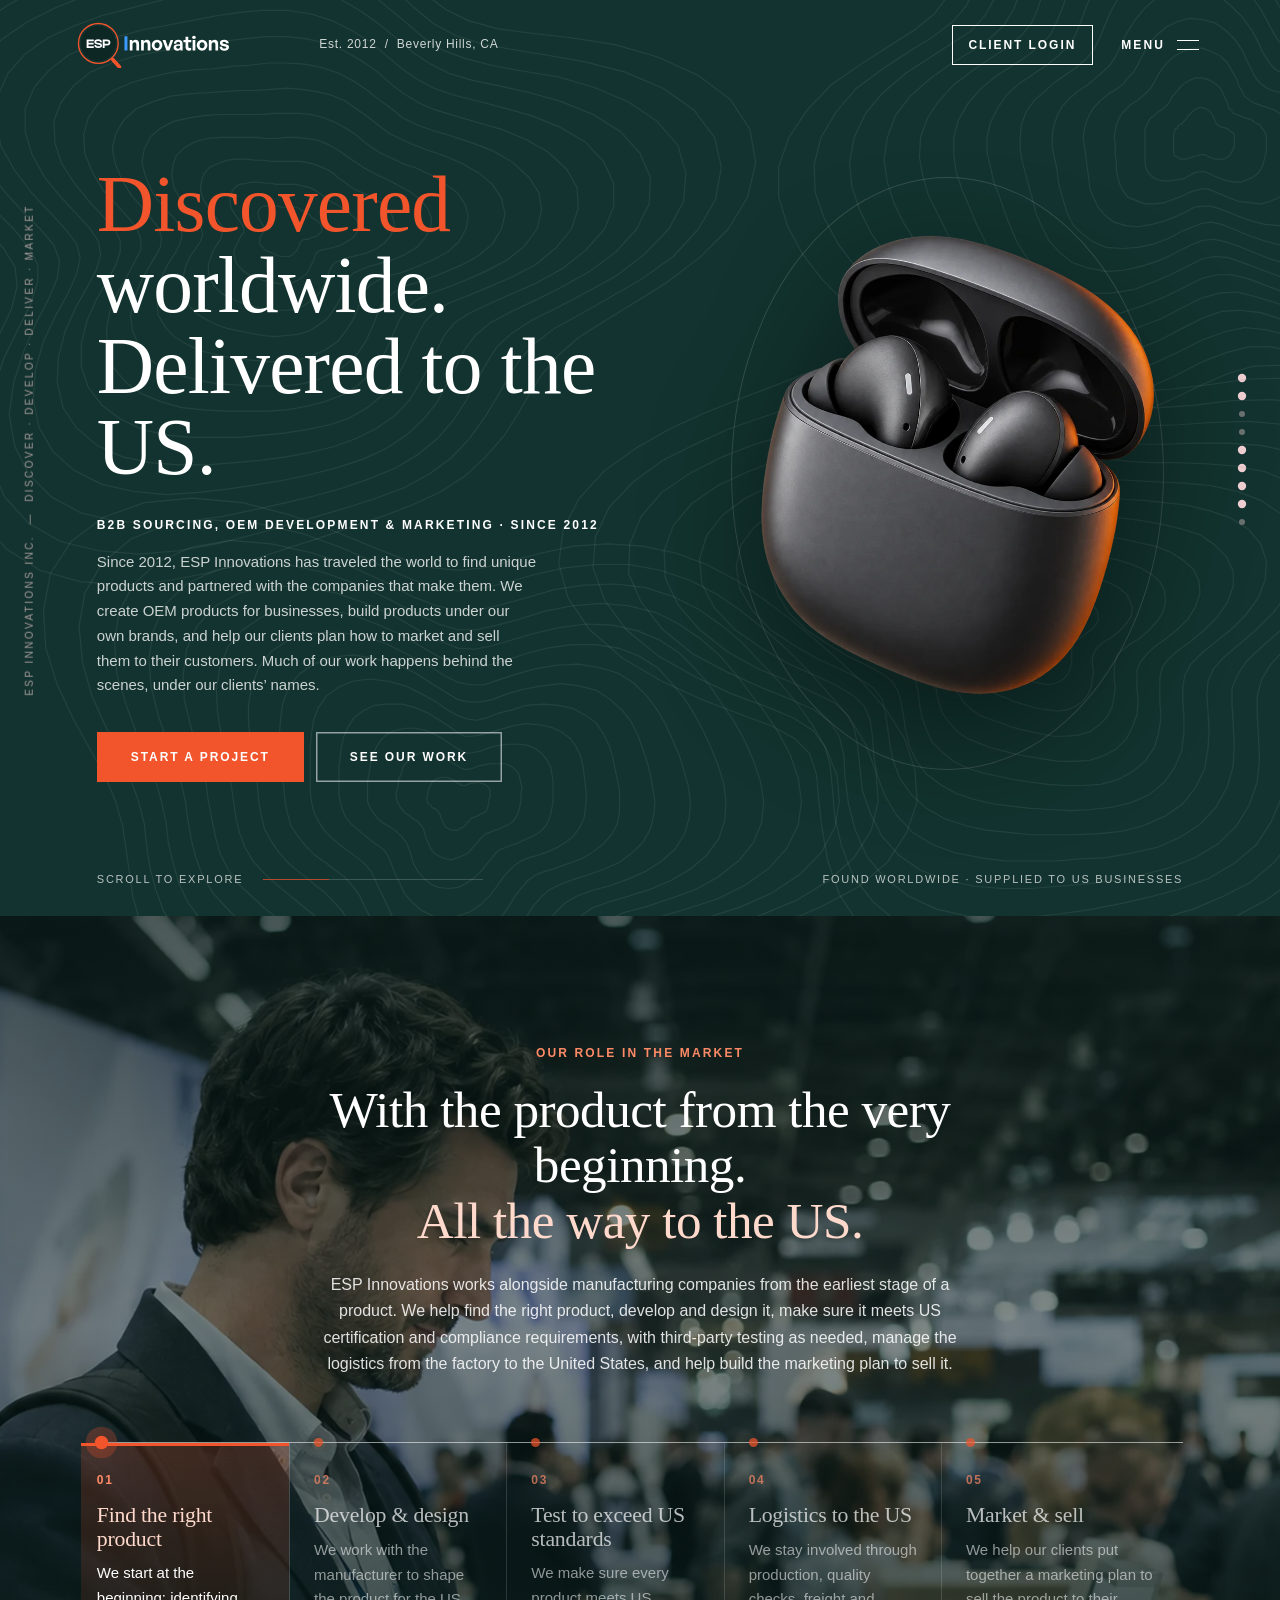
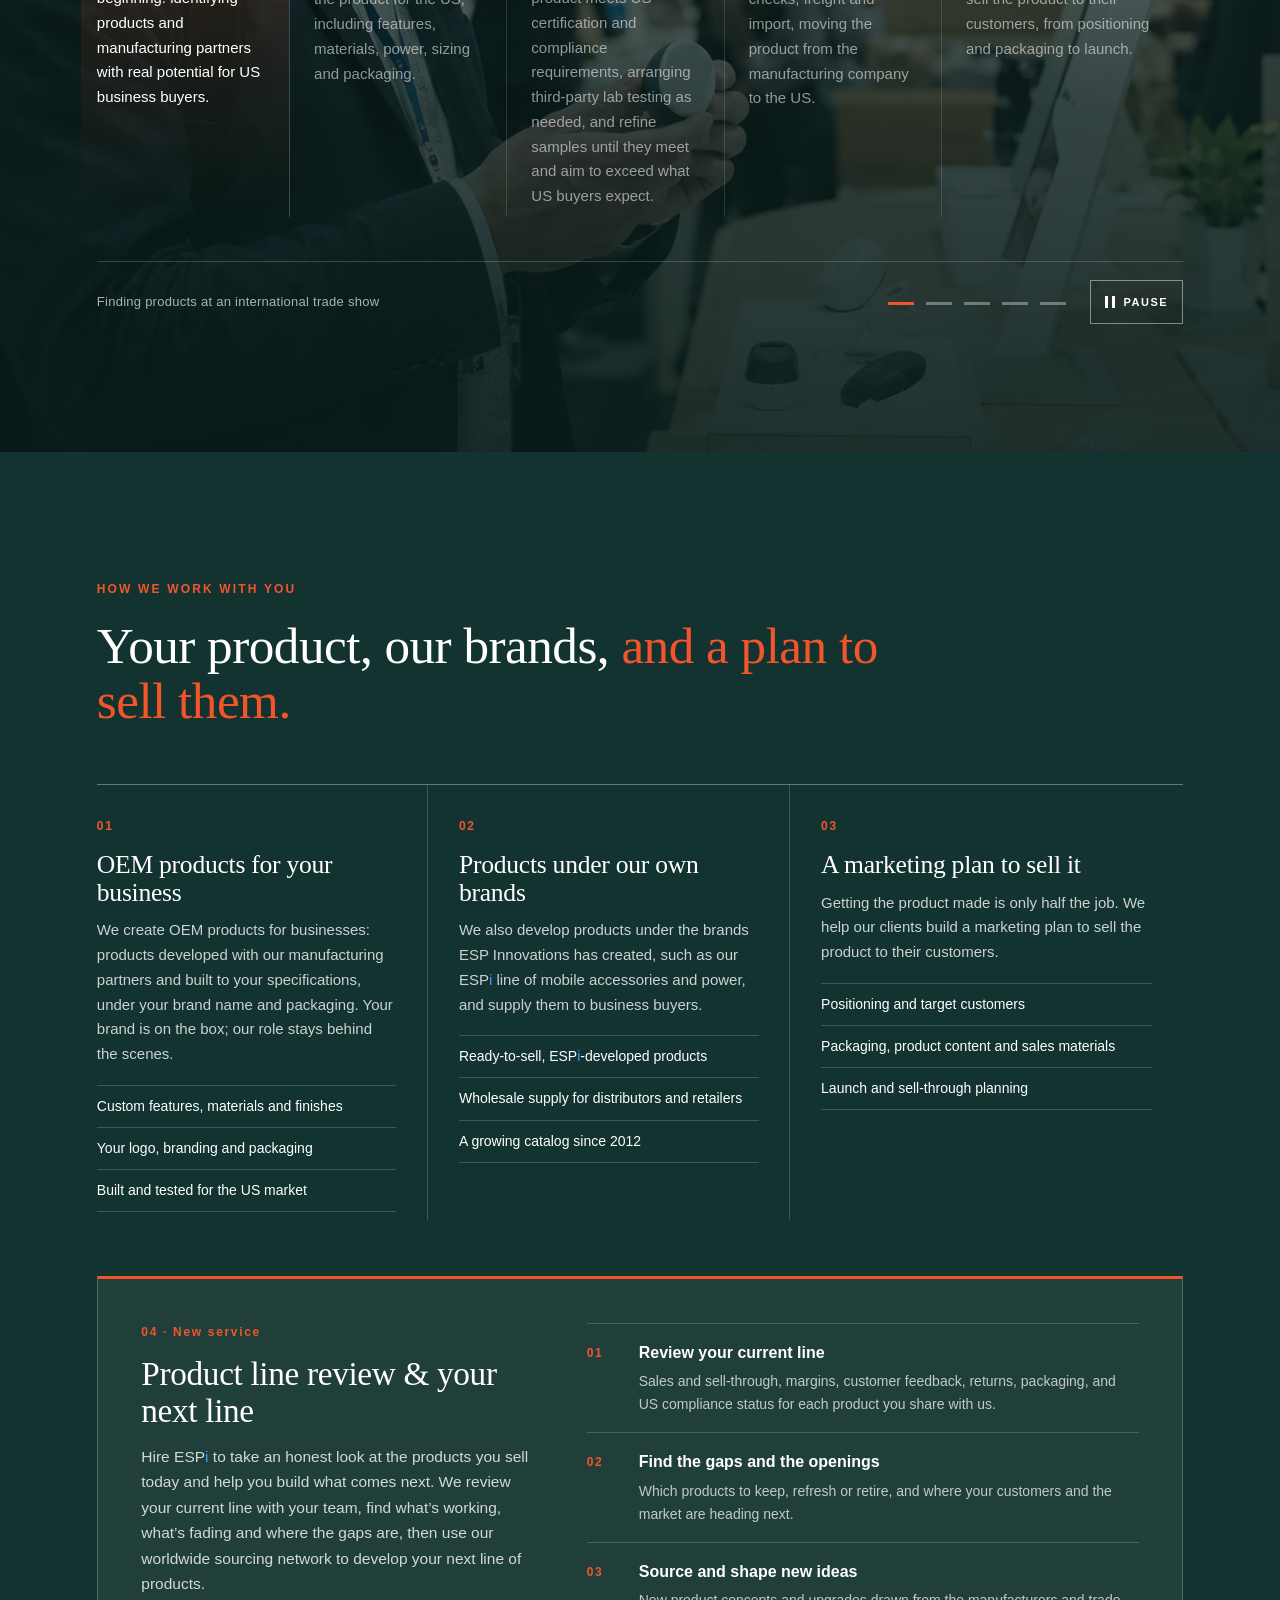
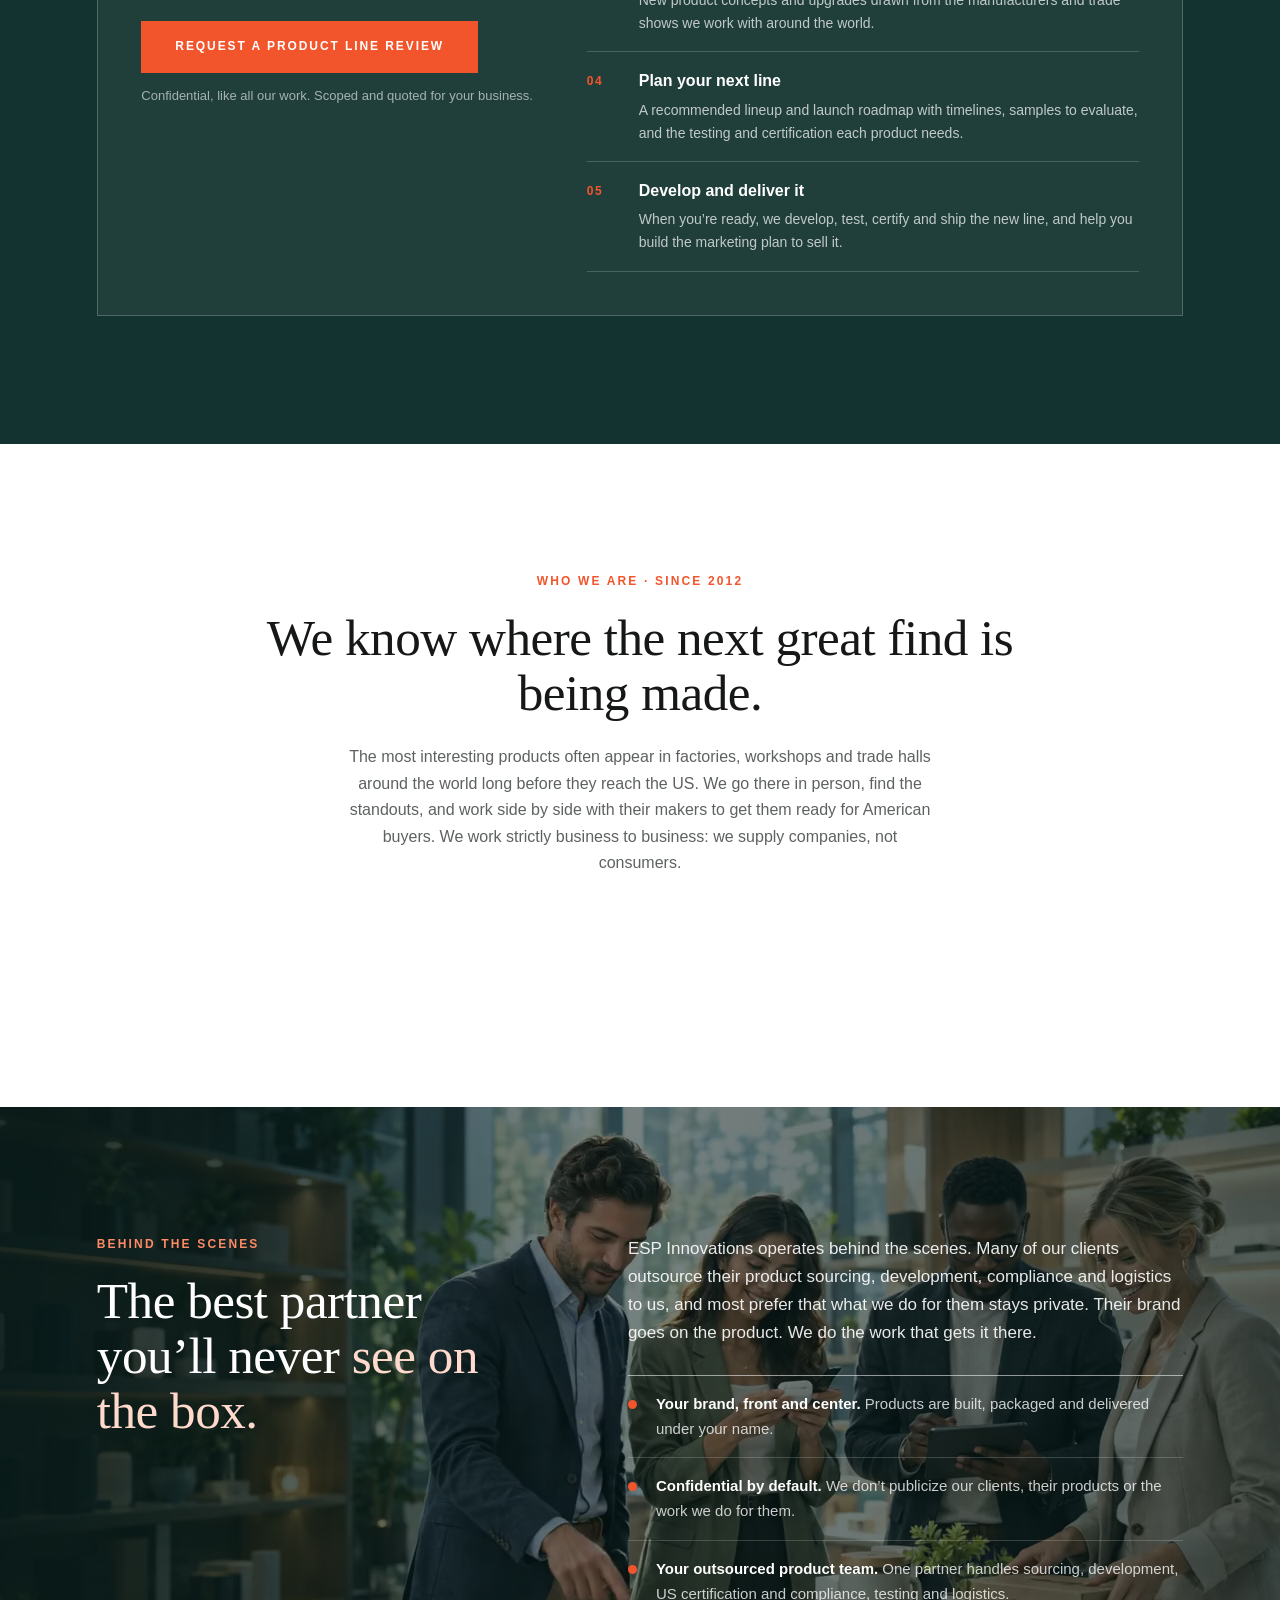
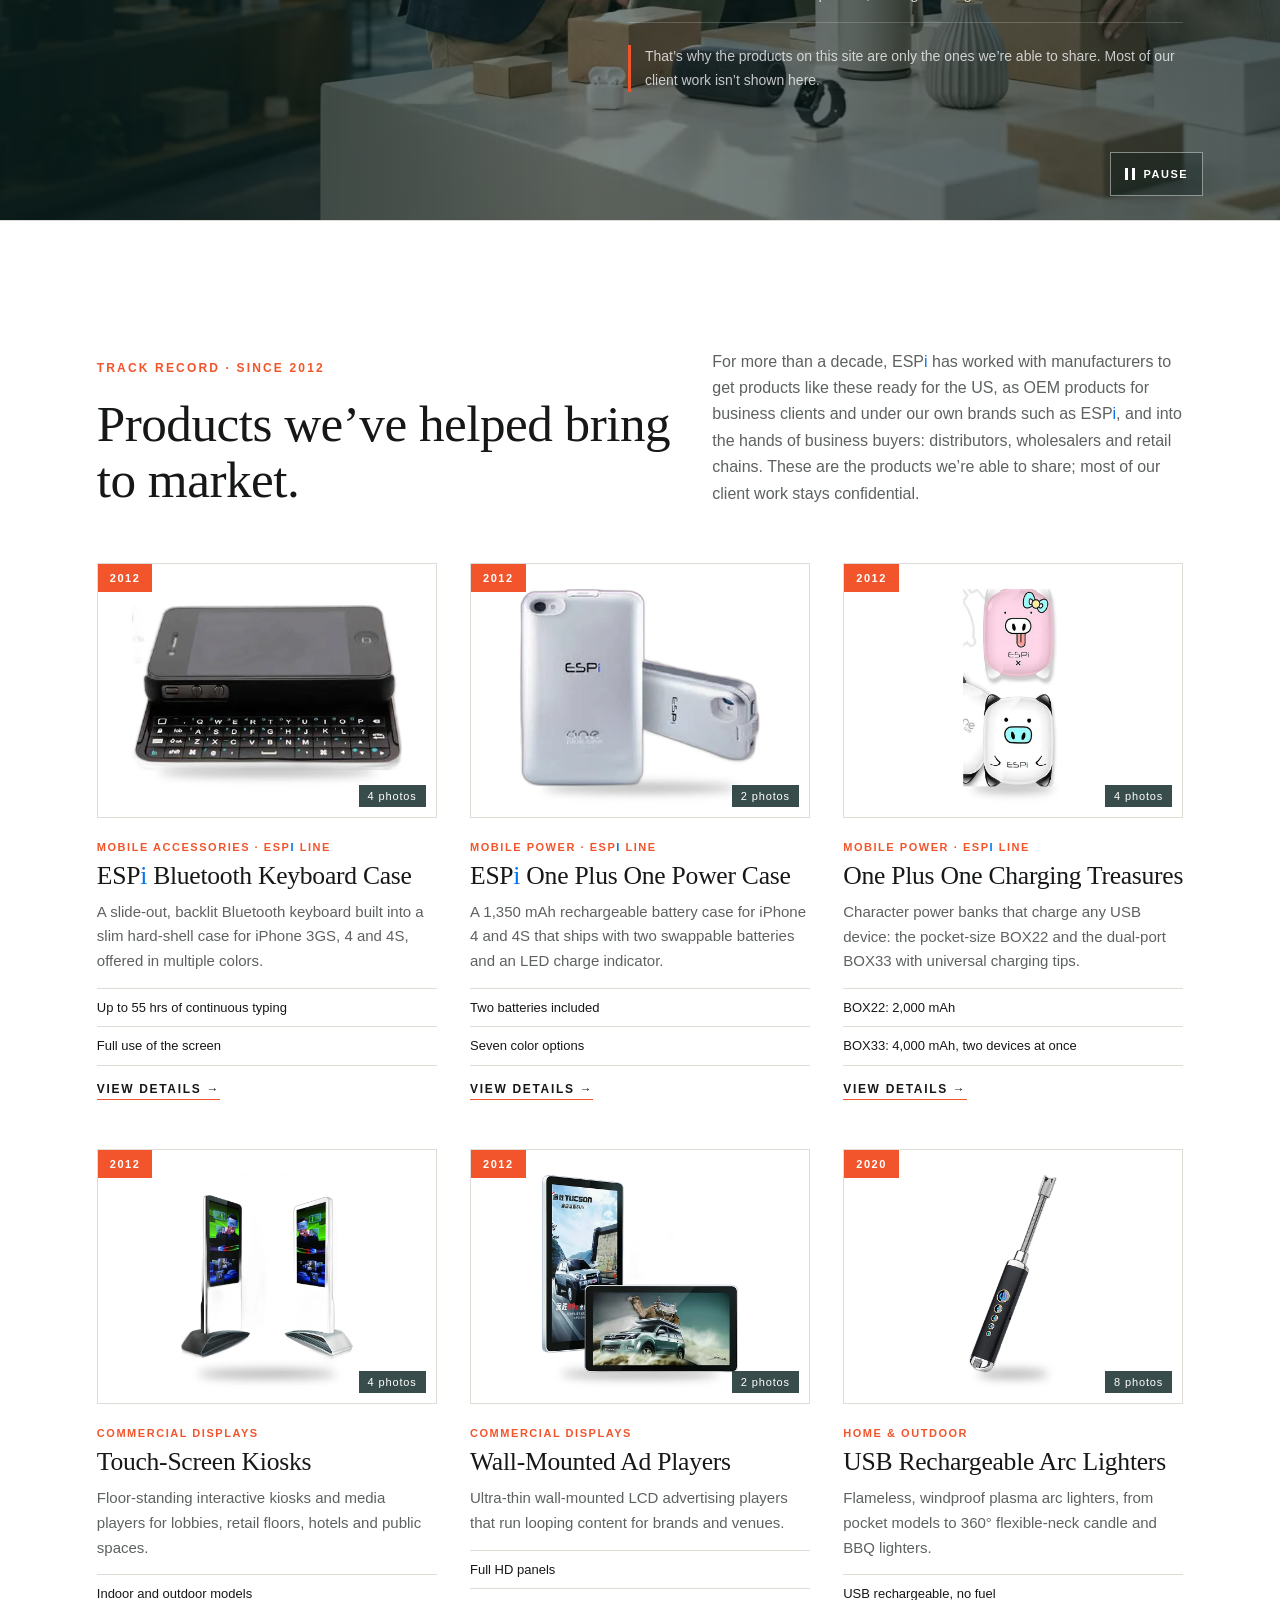
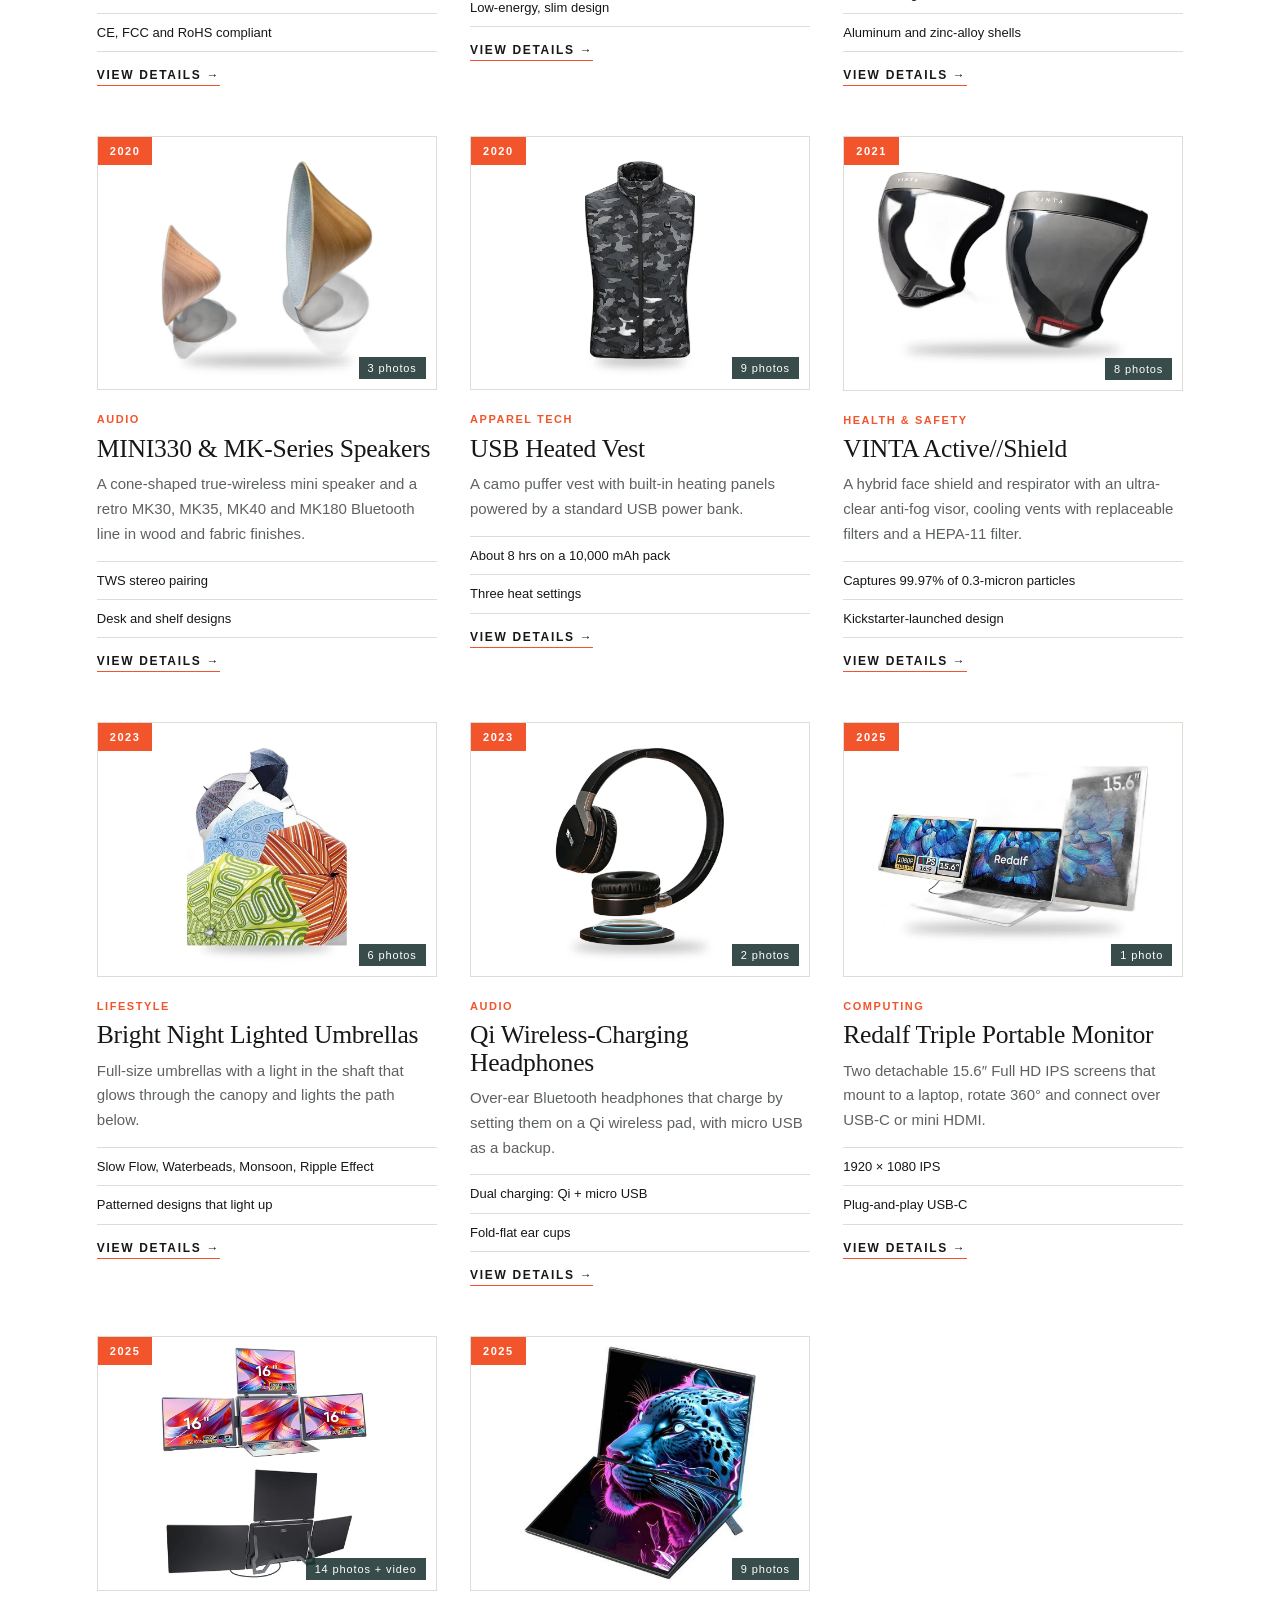
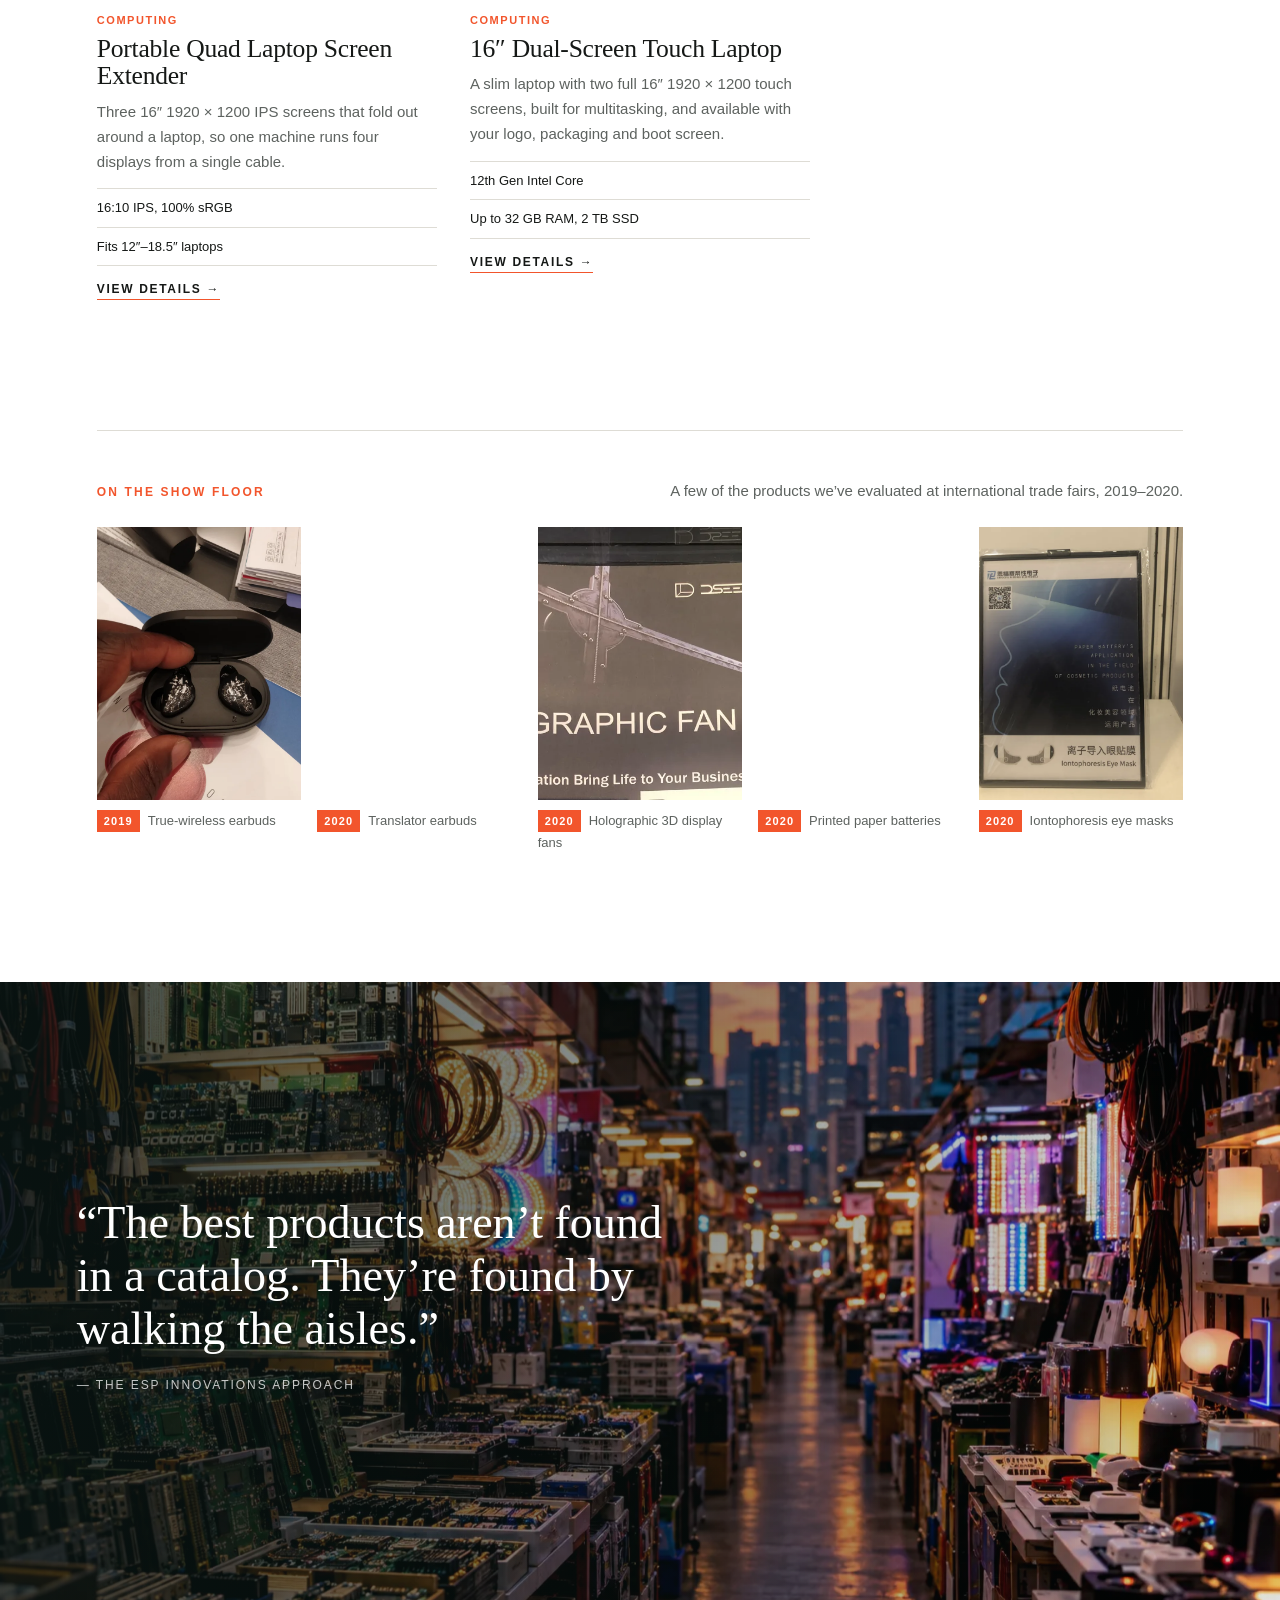
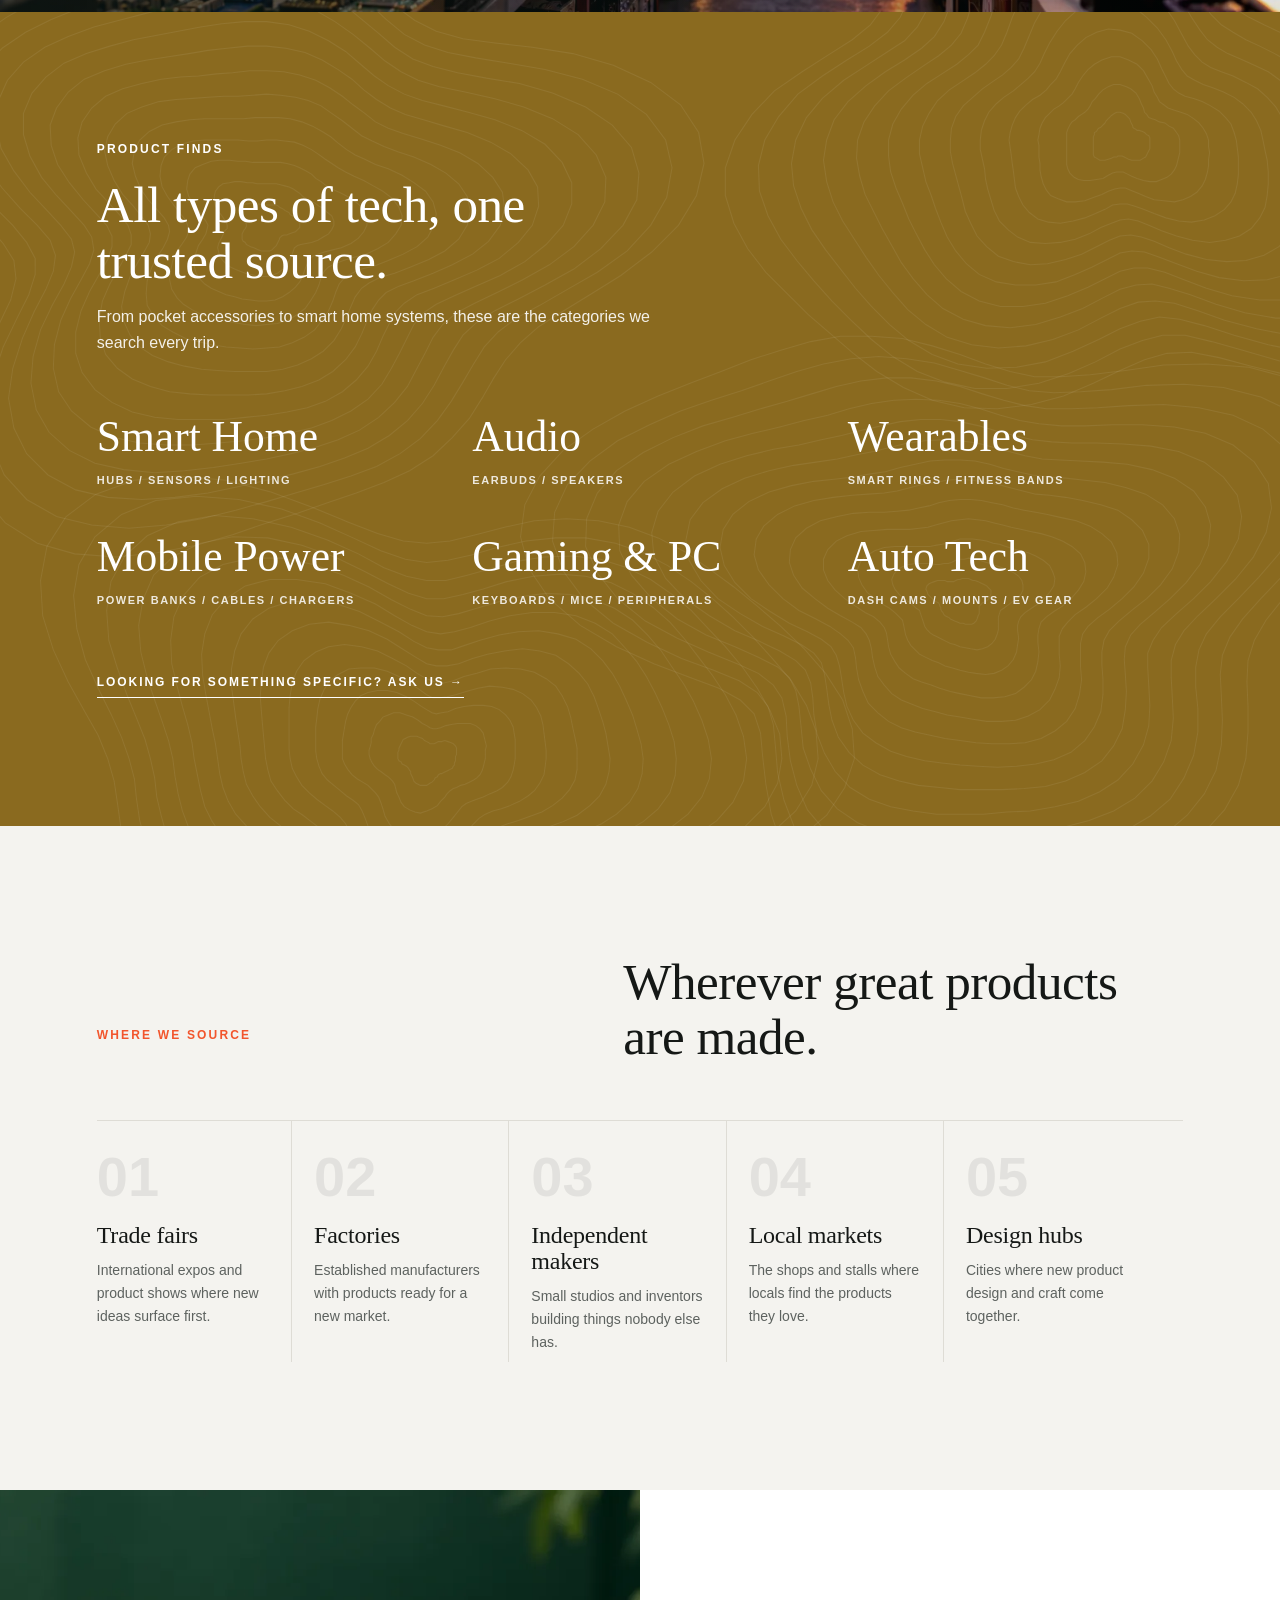
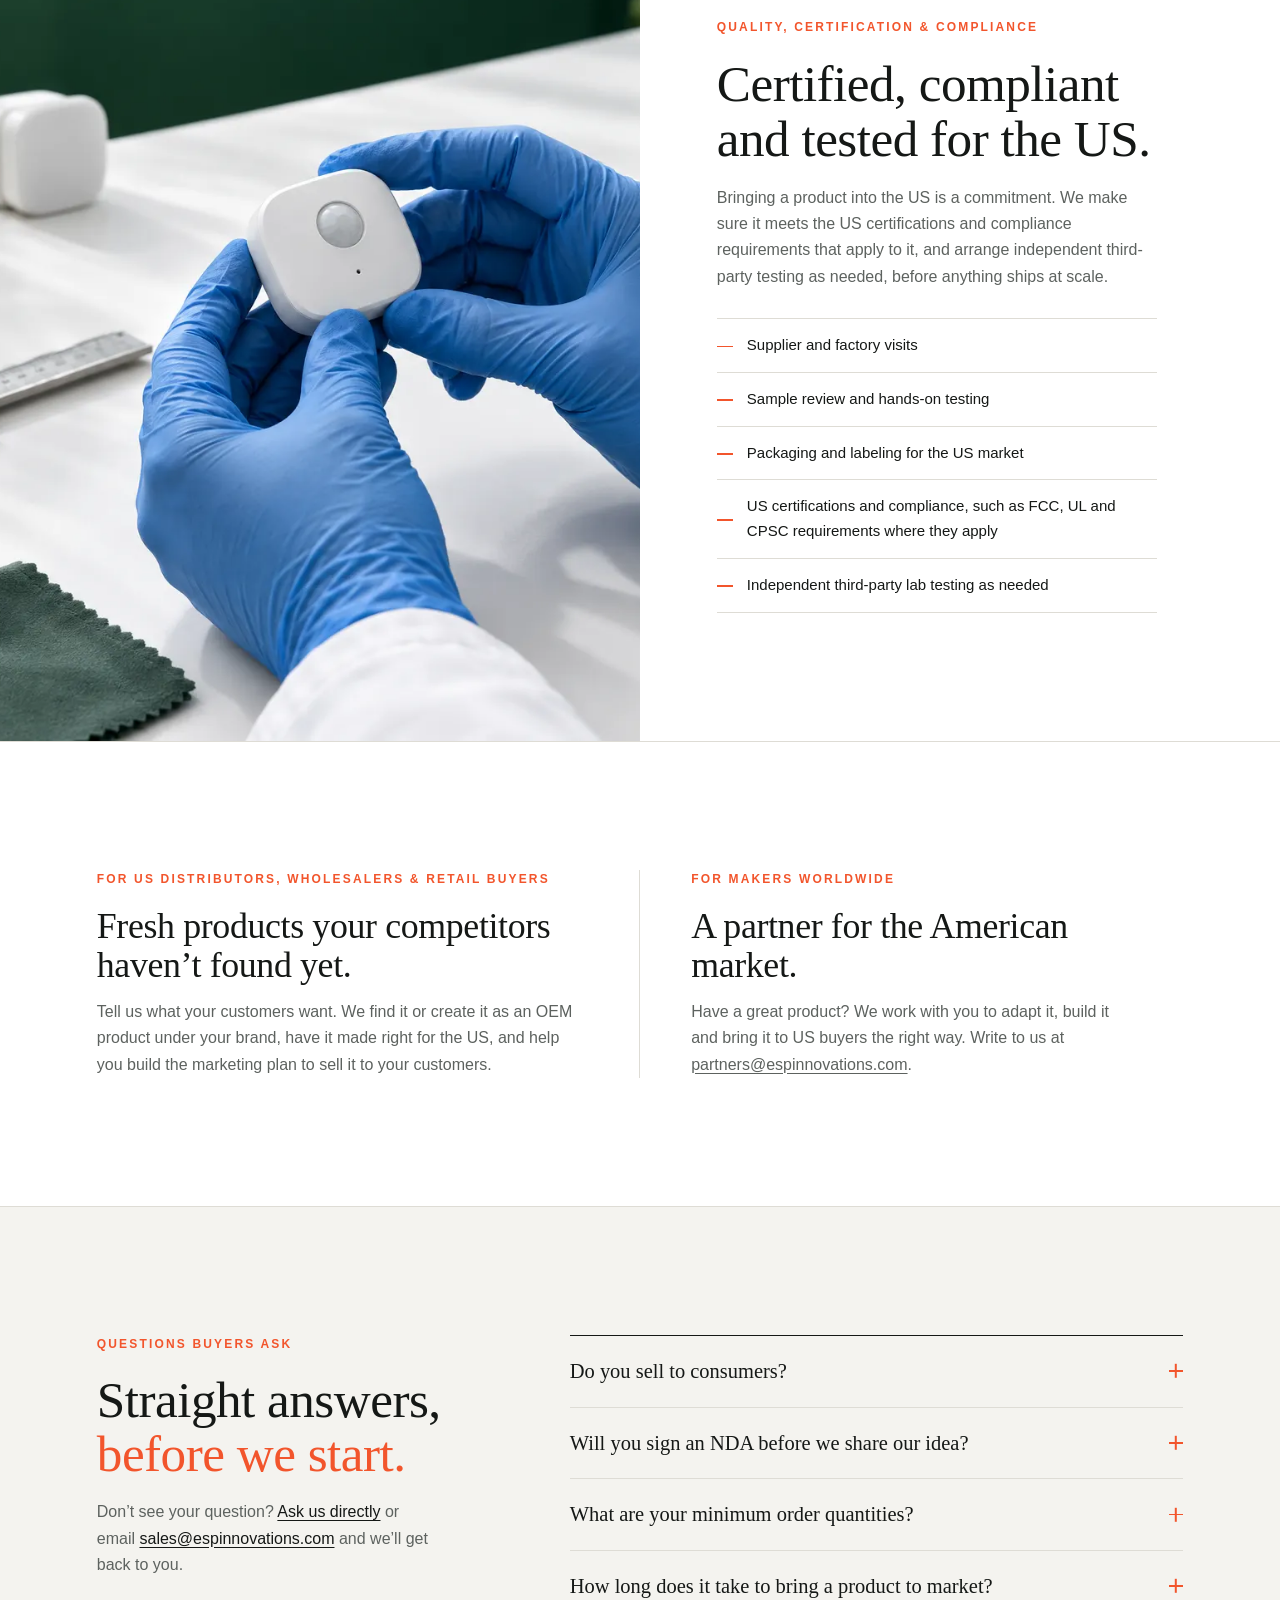
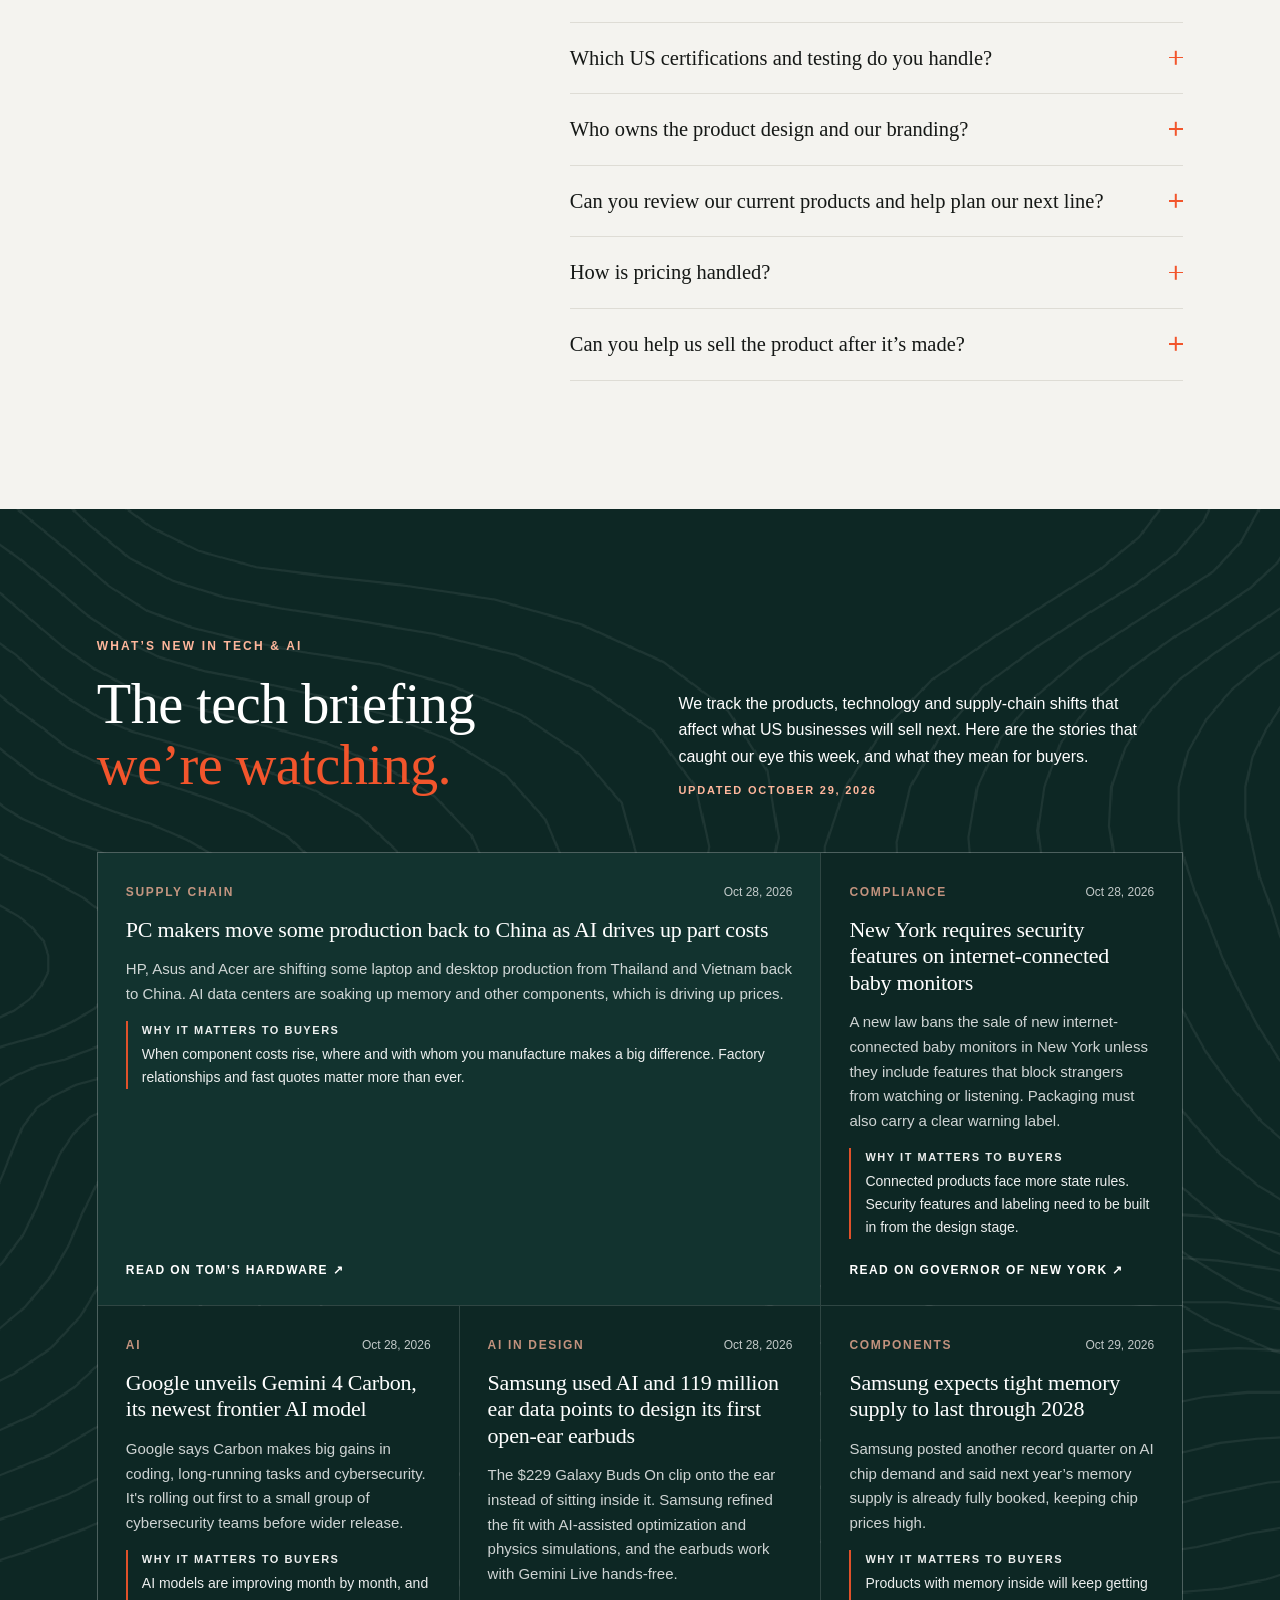
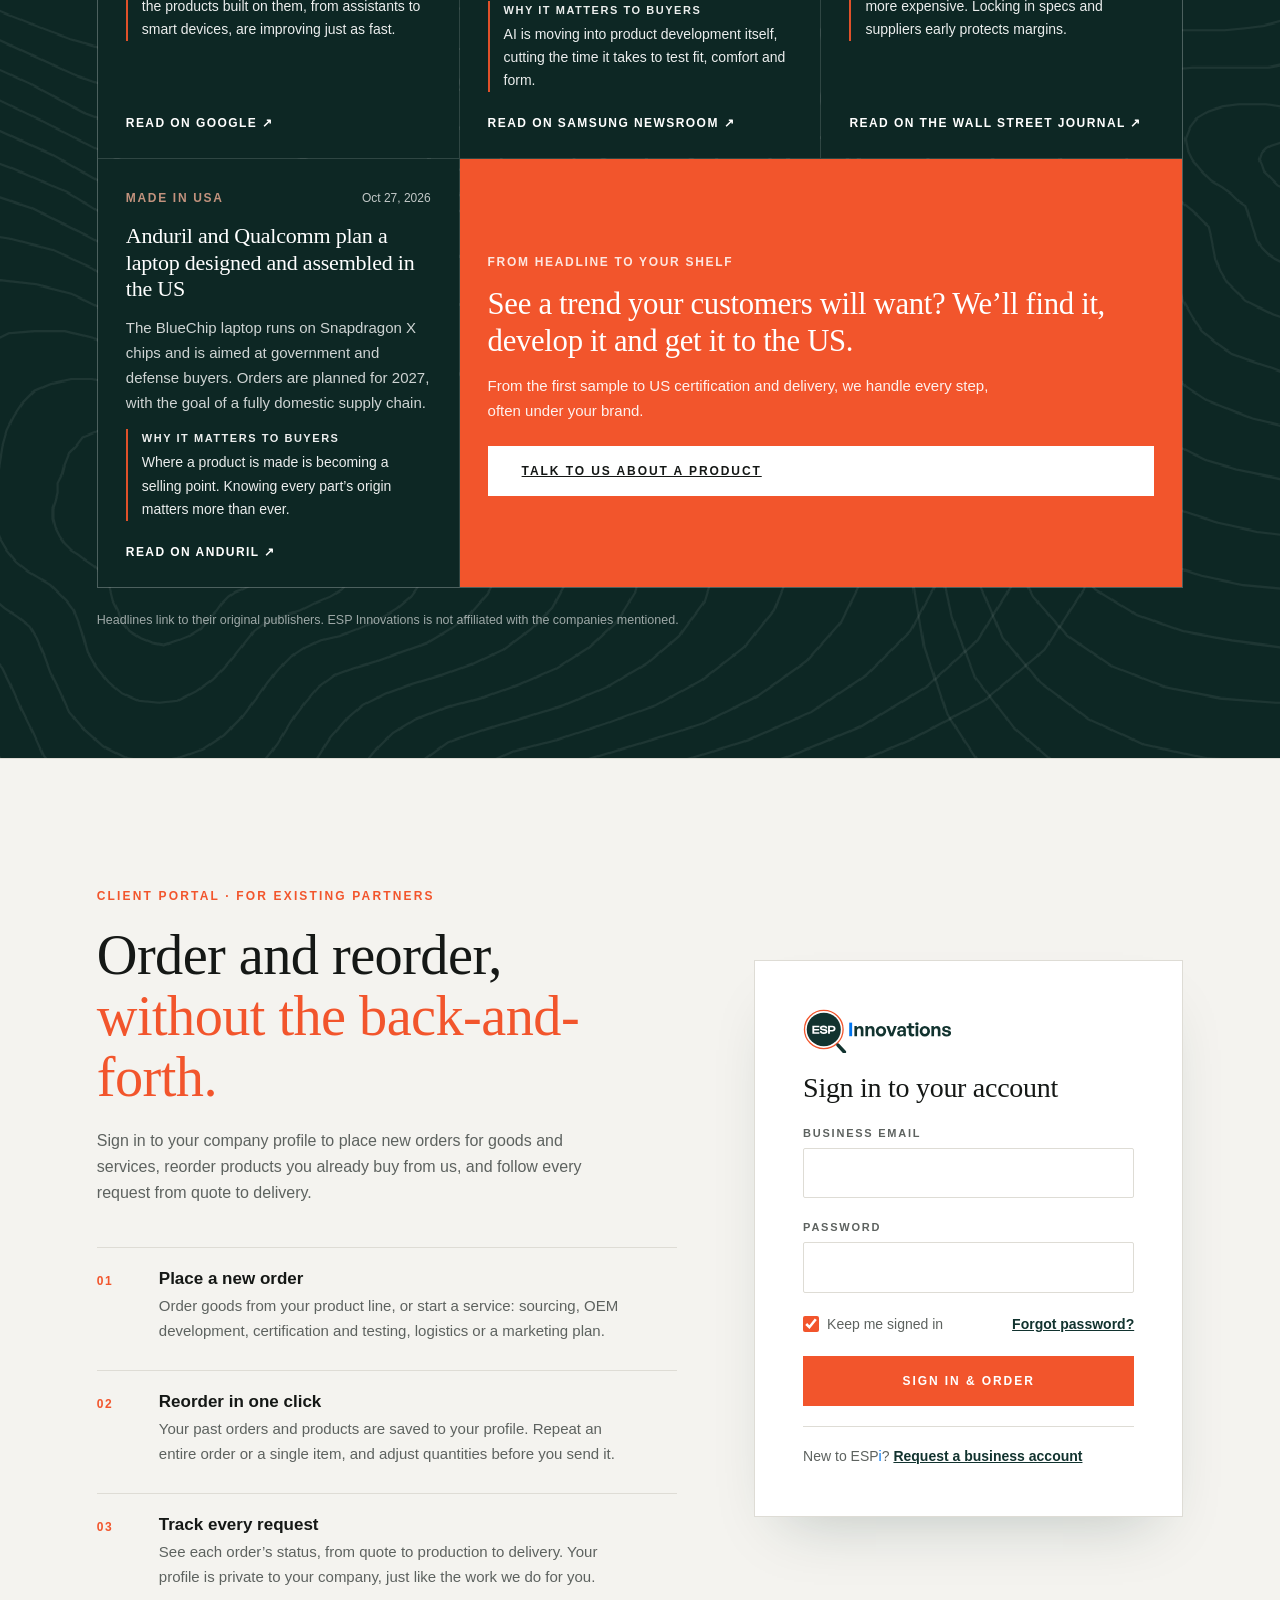
==== commit 393a2c68: "Sync with live site: password reset, payment links, sharing preview, privacy update" ====
--- a/index.html
+++ b/index.html
@@ -5,10 +5,22 @@
 <meta name="viewport" content="width=device-width, initial-scale=1">
 <title>ESP Innovations Inc. — B2B product sourcing &amp; development since 2012</title>
 <meta name="description" content="ESP Innovations Inc. has traveled the world since 2012 to find unique products and partners with manufacturers to create, modify and build them for US business buyers.">
+<link rel="canonical" href="https://espinnovations.com/">
+<meta property="og:type" content="website">
+<meta property="og:site_name" content="ESP Innovations Inc.">
+<meta property="og:url" content="https://espinnovations.com/">
+<meta property="og:title" content="ESP Innovations Inc. — B2B product sourcing &amp; development since 2012">
+<meta property="og:description" content="We travel the world to find unique products, develop OEM and private-label lines, and handle US certifications, compliance and third-party testing for business buyers.">
+<meta property="og:image" content="https://espinnovations.com/assets/og-image.jpg">
+<meta property="og:image:width" content="1200">
+<meta property="og:image:height" content="630">
+<meta property="og:image:alt" content="ESP Innovations logo over a product photo">
+<meta name="twitter:card" content="summary_large_image">
+<meta name="theme-color" content="#0e1612">
 <link rel="preconnect" href="https://api.fontshare.com" crossorigin>
 <link href="https://api.fontshare.com/v2/css?f[]=zodiak@400,700&f[]=switzer@400,500,600&display=swap" rel="stylesheet">
 <link rel="preload" as="image" href="assets/hero.webp">
-<link rel="stylesheet" href="style.css">
+<link rel="stylesheet" href="style.css?v=20261102b">
 <link rel="icon" type="image/svg+xml" href="assets/brand/icon.svg">
 <script type="application/ld+json">{"@context": "https://schema.org", "@type": "Organization", "name": "ESP Innovations Inc.", "foundingDate": "2012", "address": {"@type": "PostalAddress", "streetAddress": "8549 Wilshire Blvd, Ste. 347", "addressLocality": "Beverly Hills", "addressRegion": "CA", "postalCode": "90211", "addressCountry": "US"}, "email": "info@espinnovations.com", "logo": "assets/brand/logo-dark-tag.svg", "contactPoint": [{"@type": "ContactPoint", "contactType": "sales", "email": "sales@espinnovations.com"}, {"@type": "ContactPoint", "contactType": "customer service", "email": "orders@espinnovations.com"}, {"@type": "ContactPoint", "contactType": "billing support", "email": "accounts@espinnovations.com"}, {"@type": "ContactPoint", "contactType": "partnerships", "email": "partners@espinnovations.com"}, {"@type": "ContactPoint", "contactType": "compliance", "email": "compliance@espinnovations.com"}, {"@type": "ContactPoint", "contactType": "privacy", "email": "privacy@espinnovations.com"}, {"@type": "ContactPoint", "contactType": "careers", "email": "careers@espinnovations.com"}]}</script>
 </head>
@@ -658,6 +670,6 @@
   </div>
 </dialog>
 <script type="application/json" id="product-data">{"keyboard": {"year": "2012", "tag": "Mobile accessories · ESPi line", "name": "ESPi Bluetooth Keyboard Case", "more": "Developed under our own ESPi brand, the keyboard case gave iPhone users a full physical QWERTY keyboard without giving up the touchscreen. The line came in three styles: a landscape slide-out, a slide-and-tilt version for iPhone 4, and a vertical portrait keyboard.", "details": [["Compatibility", "iPhone 3GS, iPhone 4, iPhone 4S"], ["Connection", "Bluetooth, easy wireless pairing"], ["Battery", "Up to 55 hours of continuous typing"], ["Keys", "Backlit QWERTY keyboard"], ["Styles", "Slide-out, slide-and-tilt, vertical"], ["Finish", "Slim hard shell in multiple colors"]], "gallery": ["assets/work/keyboard-case.webp", "assets/work/g/keyboard-0.webp", "assets/work/g/keyboard-1.webp", "assets/work/g/keyboard-2.webp"]}, "power": {"year": "2012", "tag": "Mobile power · ESPi line", "name": "ESPi One Plus One Power Case", "more": "Part of the ESPi One Plus One power line, this slim external battery case roughly doubled the iPhone 4’s usable battery life, with a charge switch and an LED display showing how much power remained.", "details": [["Compatibility", "iPhone 4, iPhone 4S"], ["Capacity", "1,350 mAh (two rechargeable batteries included)"], ["Input / output", "DC 5V / 500 mA"], ["Charging time", "3.5 hours"], ["Talk time", "Up to 5.5 hrs on 3G, 12.5 hrs on 2G"], ["Internet use", "Up to 5.5 hrs on 3G, 8 hrs on Wi-Fi"], ["Audio / video", "Up to 24.5 hrs audio, 8.5 hrs video"], ["Size & weight", "124.5 × 59.0 × 15.4 mm, 63 g"]], "gallery": ["assets/work/power-case.webp", "assets/work/g/power-0.webp"]}, "charging": {"year": "2012", "tag": "Mobile power · ESPi line", "name": "One Plus One Charging Treasures", "more": "Playful, gift-ready portable chargers from the ESPi One Plus One line. The BOX22 came in a family of pig-face characters sized to fit a purse or pocket, while the BOX33 charged two devices at once and shipped with tips for the popular phones and handheld game systems of the time.", "details": [["BOX22 capacity", "2,000 mAh"], ["BOX22 input / output", "DC 5V / 500 mA in, DC 5V / 1,000 mA out"], ["BOX22 size", "71.0 × 58.5 × 19.3 mm"], ["BOX33 capacity", "4,000 mAh"], ["BOX33 outputs", "DC 5V / 1,000 mA and DC 5V / 2,000 mA"], ["BOX33 size", "82.5 × 82.5 × 21.5 mm"], ["Charging tips", "Apple, Samsung, Motorola, BlackBerry, Sony Ericsson, Nokia, PSP, NDS, USB"]], "gallery": ["assets/work/box22.webp", "assets/work/box33.webp", "assets/work/g/charging-0.webp", "assets/work/g/charging-1.webp"]}, "kiosk": {"year": "2012", "tag": "Commercial displays", "name": "Touch-Screen Kiosks", "more": "Working with an established Shenzhen display manufacturer, ESPi brought commercial-grade touch kiosks to US business buyers, including models with an optional built-in printer for “touch and print” applications.", "details": [["Resolution", "1920 × 1080 Full HD"], ["Touch", "Infrared multi-point touch screen"], ["Connectivity", "Wi-Fi / 3G"], ["Options", "Built-in printer, acrylic front panel"], ["Example size", "42″ model, 716 mm wide × 1,950 mm tall"], ["Finishes", "Crystal silver, purple gold, classic black"], ["Compliance", "RoHS, C-Tick, CE and FCC"]], "gallery": ["assets/work/g/kiosk-0.webp", "assets/work/g/kiosk-1.webp", "assets/work/g/kiosk-2.webp", "assets/work/g/kiosk-3.webp"]}, "wall": {"year": "2012", "tag": "Commercial displays", "name": "Wall-Mounted Ad Players", "more": "Slim digital signage screens for advertising agencies, property managers and venues, from the same manufacturing partner as our touch kiosks.", "details": [["Resolution", "1080 × 1920 Full HD"], ["Connectivity", "Wi-Fi / 3G"], ["Design", "Ultra-thin, wall-mounted, portrait or landscape"], ["Energy", "Lower energy consumption"], ["Example size", "26″ model, 820 × 400 × 40 mm"]], "gallery": ["assets/work/g/wall-0.webp", "assets/work/g/wall-1.webp"]}, "lighter": {"year": "2020", "tag": "Home & outdoor", "name": "USB Rechargeable Arc Lighters", "more": "A full range of rechargeable electronic lighters, from pocket arc lighters to long, flexible-neck candle and grill lighters, offered at volume for wholesale buyers.", "details": [["Ignition", "Single or dual plasma arc, flameless and windproof"], ["Charging", "USB rechargeable lithium battery (about 170–280 mAh)"], ["Styles", "Pocket, keychain, 360° flexible-neck candle / BBQ"], ["Shell", "Aluminum or zinc alloy, PVD and frosted finishes"], ["Safety", "Side safety switch and power indicator on select models"], ["Packaging", "Gift box or blister pack"]], "gallery": ["assets/work/g/lighter-0.webp", "assets/work/g/lighter-1.webp", "assets/work/g/lighter-2.webp", "assets/work/g/lighter-3.webp", "assets/work/g/lighter-4.webp", "assets/work/g/lighter-5.webp", "assets/work/g/lighter-6.webp", "assets/work/g/lighter-7.webp"]}, "speakers": {"year": "2020", "tag": "Audio", "name": "MINI330 & MK-Series Speakers", "more": "Design-forward Bluetooth speakers made to look at home on a desk or shelf. The MINI330 pairs two units for true wireless stereo sound, and the MK series brings a retro wood-and-fabric look.", "details": [["MINI330", "TWS mini speaker with stereo pairing, AUX-in and TF card playback"], ["MINI330 finishes", "Light wood, dark wood, white and black"], ["MK series", "MK30, MK35, MK40 and MK180 retro Bluetooth speakers"], ["Use", "Indoor and outdoor, desk and shelf"]], "gallery": ["assets/work/g/speakers-0.webp", "assets/work/g/speakers-1.webp", "assets/work/g/speakers-2.webp"]}, "vest": {"year": "2020", "tag": "Apparel tech", "name": "USB Heated Vest", "more": "A smart-heating camouflage vest that runs on any 5V USB power bank. One button turns it on and switches between three temperature levels, and the heating system is fully washable.", "details": [["Power", "5V USB, works with a standard power bank"], ["Run time", "About 8 hours on a 10,000 mAh pack"], ["Heat settings", "Energy-saving, comfort and warm (three levels)"], ["Heating", "Infrared heating panels across the back and front"], ["Safety", "Constant temperature, over-current and over-temperature protection"], ["Care", "Machine washable"], ["Details", "Stand-up collar, zip pockets, internal power-bank pocket"]], "gallery": ["assets/work/g/vest-0.webp", "assets/work/g/vest-1.webp", "assets/work/g/vest-2.webp", "assets/work/g/vest-3.webp", "assets/work/g/vest-4.webp", "assets/work/g/vest-5.webp", "assets/work/g/vest-6.webp", "assets/work/g/vest-7.webp", "assets/work/g/vest-8.webp"]}, "shield": {"year": "2021", "tag": "Health & safety", "name": "VINTA Active//Shield", "more": "A mask and face shield in one, designed for an active lifestyle. A removable silicone respirator guard holds a HEPA-11 filter, while vents along the visor keep air moving and prevent fogging.", "details": [["Filter", "HEPA-11, captures 99.97% of particles at 0.3 microns"], ["Visor", "Ultra-clear with Type-K anti-fog hardcoat"], ["Respirator guard", "Removable, BPA-free silicone"], ["Cooling", "Visor vents with replaceable filters"], ["Benefits", "Protects eyes, filters air in and out, allows clear communication"], ["Care", "Easy to sanitize"], ["Launch", "Crowdfunded on Kickstarter"]], "gallery": ["assets/work/g/shield-0.webp", "assets/work/g/shield-1.webp", "assets/work/g/shield-2.webp", "assets/work/g/shield-3.webp", "assets/work/g/shield-4.webp", "assets/work/g/shield-5.webp", "assets/work/g/shield-6.webp", "assets/work/g/shield-7.webp"]}, "umbrellas": {"year": "2023", "tag": "Lifestyle", "name": "Bright Night Lighted Umbrellas", "more": "Patterned umbrellas with a light built into the center shaft. Switch it on and the whole canopy glows while the path below is lit, adding visibility on dark, rainy nights.", "details": [["Light", "Built-in light at the top of the shaft"], ["Power", "Batteries stored in the handle"], ["Designs", "Slow Flow, Water Cluster, Waterbeads, Monsoon, Ripple Effect"], ["Size", "Full-size canopy"]], "gallery": ["assets/work/g/umbrellas-0.webp", "assets/work/g/umbrellas-1.webp", "assets/work/g/umbrellas-2.webp", "assets/work/g/umbrellas-3.webp", "assets/work/g/umbrellas-4.webp", "assets/work/g/umbrellas-5.webp"]}, "headphones": {"year": "2023", "tag": "Audio", "name": "Qi Wireless-Charging Headphones", "more": "Bluetooth over-ear headphones (model HQ834) built to charge on a standard Qi wireless pad, offered alongside a matching headphone stand.", "details": [["Model", "HQ834"], ["Connection", "Bluetooth wireless"], ["Charging", "Qi wireless charging or micro USB cable"], ["Accessory", "Matching headphone stand"]], "gallery": ["assets/work/g/headphones-0.webp", "assets/work/g/headphones-1.webp"]}, "redalf": {"year": "2025", "tag": "Computing", "name": "Redalf Triple Portable Monitor", "more": "A laptop screen extender that turns one display into three. The two side screens detach and rotate independently on a single stand, making it a portable multi-monitor setup for work on the go.", "details": [["Screens", "Two 15.6″ detachable IPS matte displays"], ["Resolution", "1920 × 1080 Full HD"], ["Rotation", "360° on a single stand"], ["Ports", "Two full-function USB-C, one mini HDMI"], ["Connection", "USB-C with DP Alt Mode or Thunderbolt 3/4; HDMI plus power otherwise"], ["Comfort", "Reduced blue light, ergonomic stand"]], "gallery": ["assets/work/g/redalf-0.webp"]}, "quad": {"year": "2025", "tag": "Computing", "name": "Portable Quad Laptop Screen Extender", "more": "A portable multi-screen workstation that mounts three 16-inch screens around a laptop: one above and one on each side. Together with the laptop display, that makes four screens for trading, editing, office work or video calls, and the whole setup folds flat and travels in its own carry bag.", "details": [["Screens", "Three 16″ IPS panels, 16:10 aspect ratio"], ["Resolution", "1920 × 1200 FHD+ per screen"], ["Color", "100% sRGB, 178° viewing angle"], ["Adjustment", "Side screens rotate 0–360°, top screen flips 0–300° and auto-rotates its picture"], ["Connection", "One cable for all three screens: USB-C to USB-C, or USB-A to USB-C with PD power"], ["Compatibility", "12″–18.5″ laptops; Windows 10/11 and MacBooks from 2019 on (driver included)"], ["Stand", "Built-in adjustable back stand for desk use"], ["In the box", "Monitor, carry bag, USB-C and USB-A cables, 30W PD power supply, driver USB drive, quick guide and user manual"]], "gallery": ["assets/work/g/quad-0.webp", "assets/work/g/quad-1.webp", "assets/work/g/quad-2.webp", "assets/work/g/quad-3.webp", "assets/work/g/quad-4.webp", "assets/work/g/quad-5.webp", "assets/work/g/quad-6.webp", "assets/work/g/quad-7.webp", "assets/work/g/quad-8.webp", "assets/work/g/quad-9.webp", "assets/work/g/quad-10.webp", "assets/work/g/quad-11.webp", "assets/work/g/quad-12.webp", "assets/work/g/quad-13.webp", "assets/work/g/quad-video.mp4"]}, "dual": {"year": "2025", "tag": "Computing", "name": "16″ Dual-Screen Touch Laptop", "more": "A business laptop with two full-size 16-inch touch screens in one slim metal body. Use the second screen for a keyboard, notes, charts or a second app, or open both for a full dual-display workspace. Built for OEM programs, it can carry your logo, packaging, keyboard language and startup animation.", "details": [["Screens", "Two 16″ IPS touch screens, 1920 × 1200 each, ten-finger touch"], ["Processor", "12th Gen Intel Core i5-12450H (8 cores, 12 threads); i7-1260P option"], ["Graphics", "Intel UHD / Iris Xe graphics"], ["Memory", "16 GB DDR4, upgradable to 32 GB"], ["Storage", "512 GB PCIe SSD, options up to 2 TB"], ["Cooling", "Dual-fan turbo cooling with heat pipe"], ["Body", "Aluminum metal body, about 31 mm thick, about 2.95 kg"], ["Operating system", "Windows 11"], ["OEM options", "Custom logo, packaging, keyboard language and boot animation"]], "gallery": ["assets/work/g/dual-0.webp", "assets/work/g/dual-1.webp", "assets/work/g/dual-2.webp", "assets/work/g/dual-3.webp", "assets/work/g/dual-4.webp", "assets/work/g/dual-5.webp", "assets/work/g/dual-6.webp", "assets/work/g/dual-7.webp", "assets/work/g/dual-8.webp"]}}</script>
-<script src="main.js" defer></script>
+<script src="main.js?v=20261102c" defer></script>
 </body>
 </html>
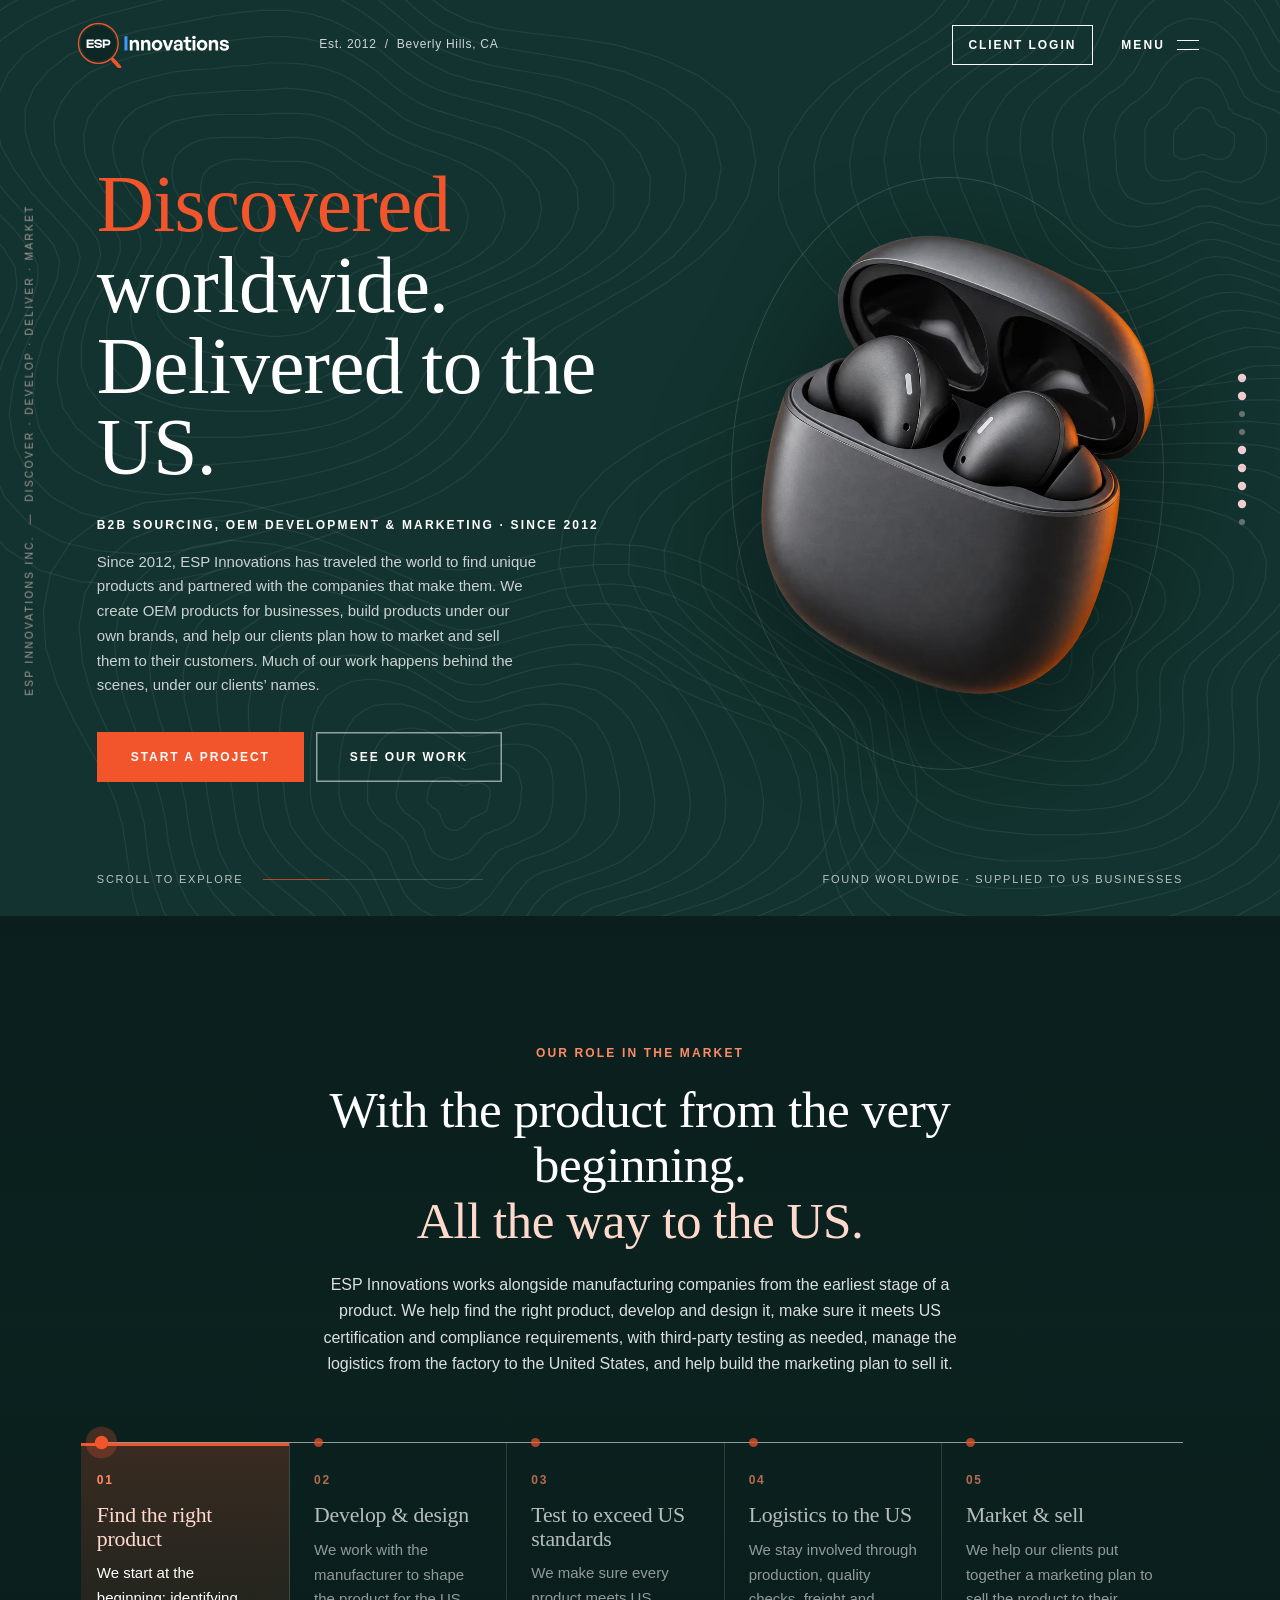
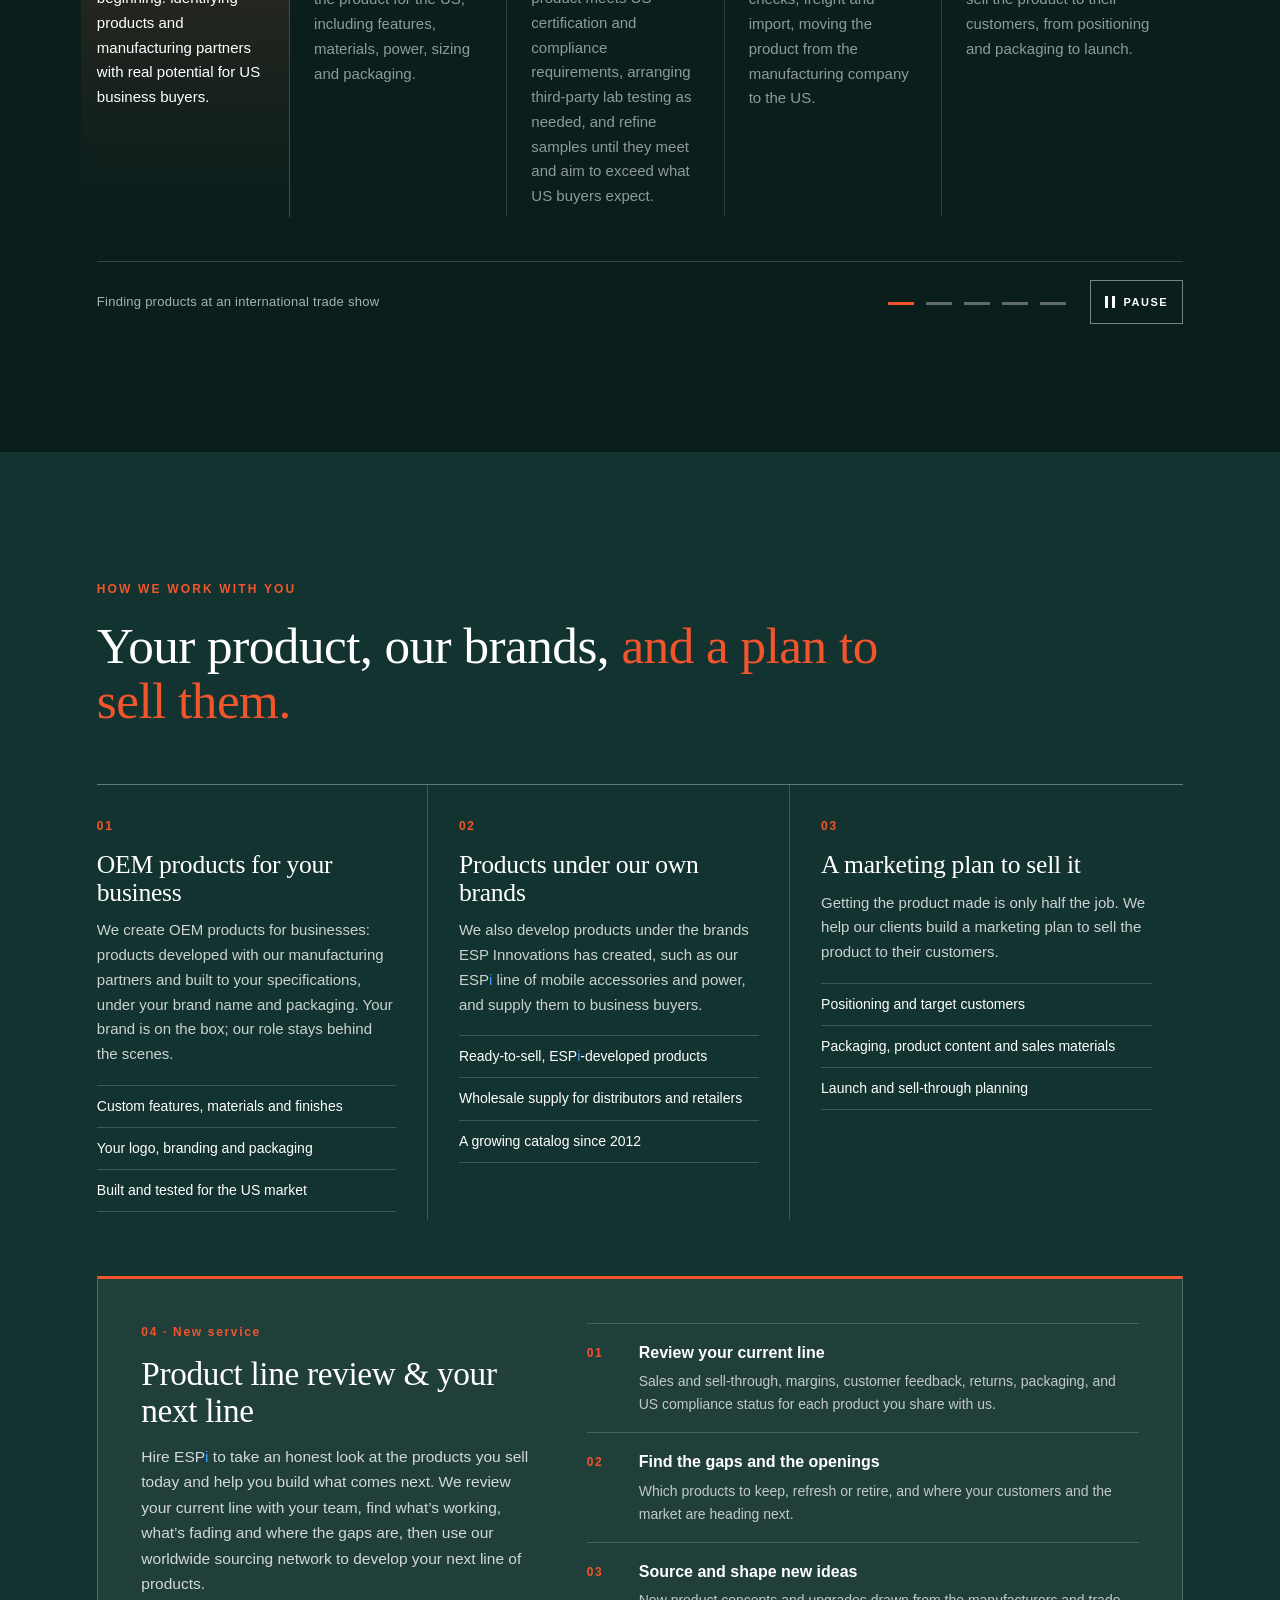
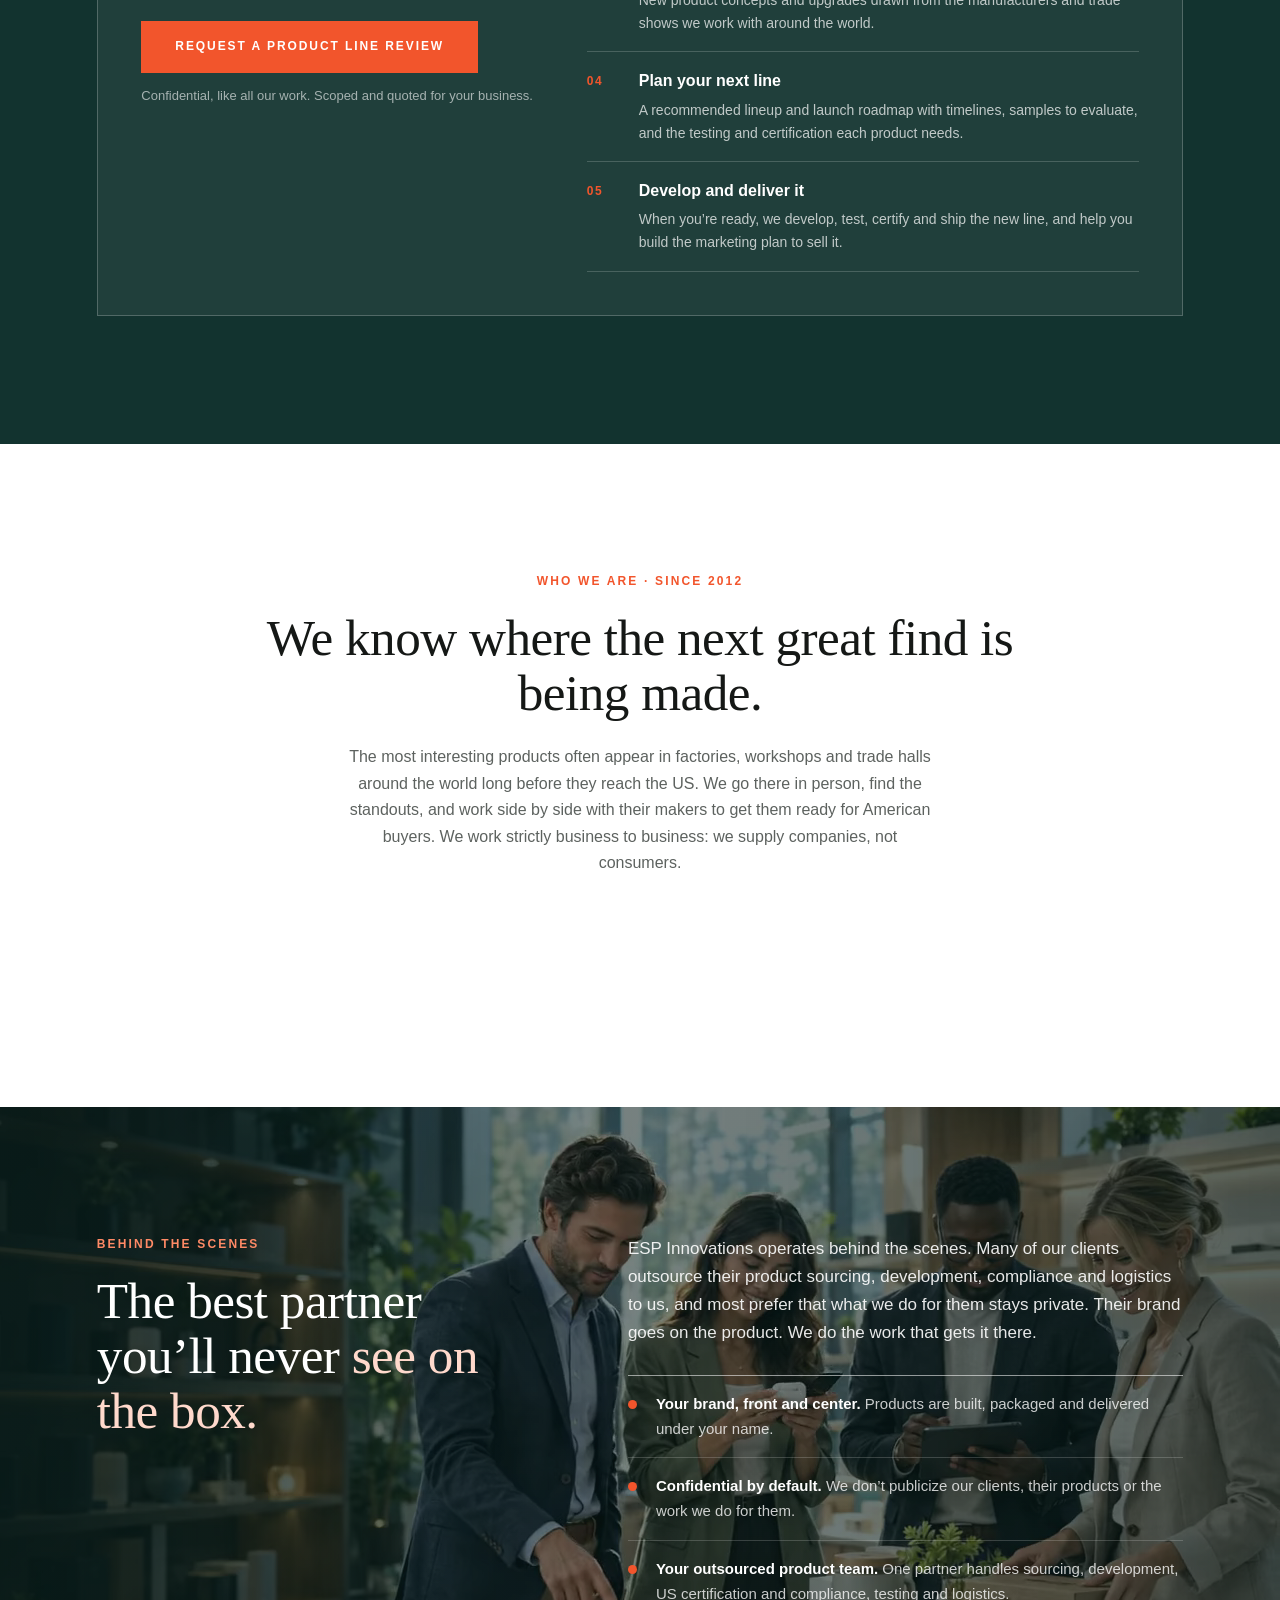
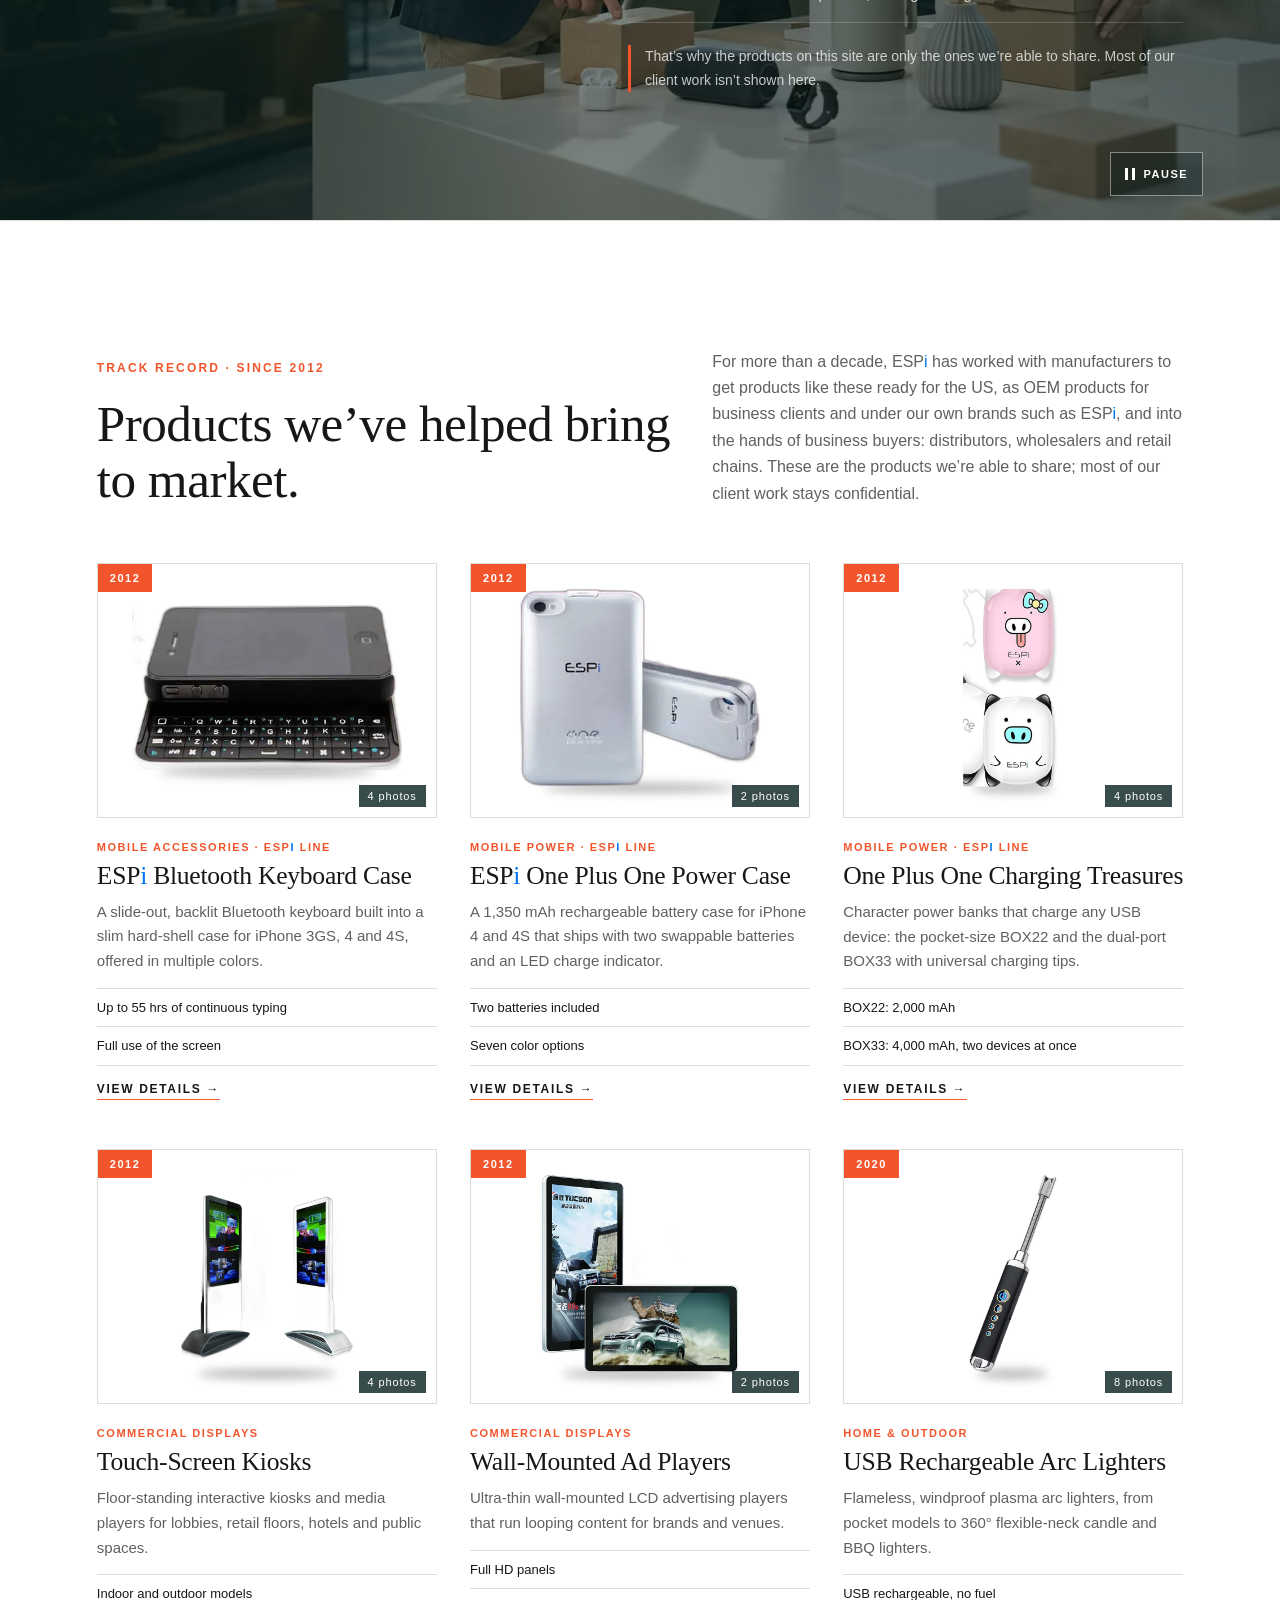
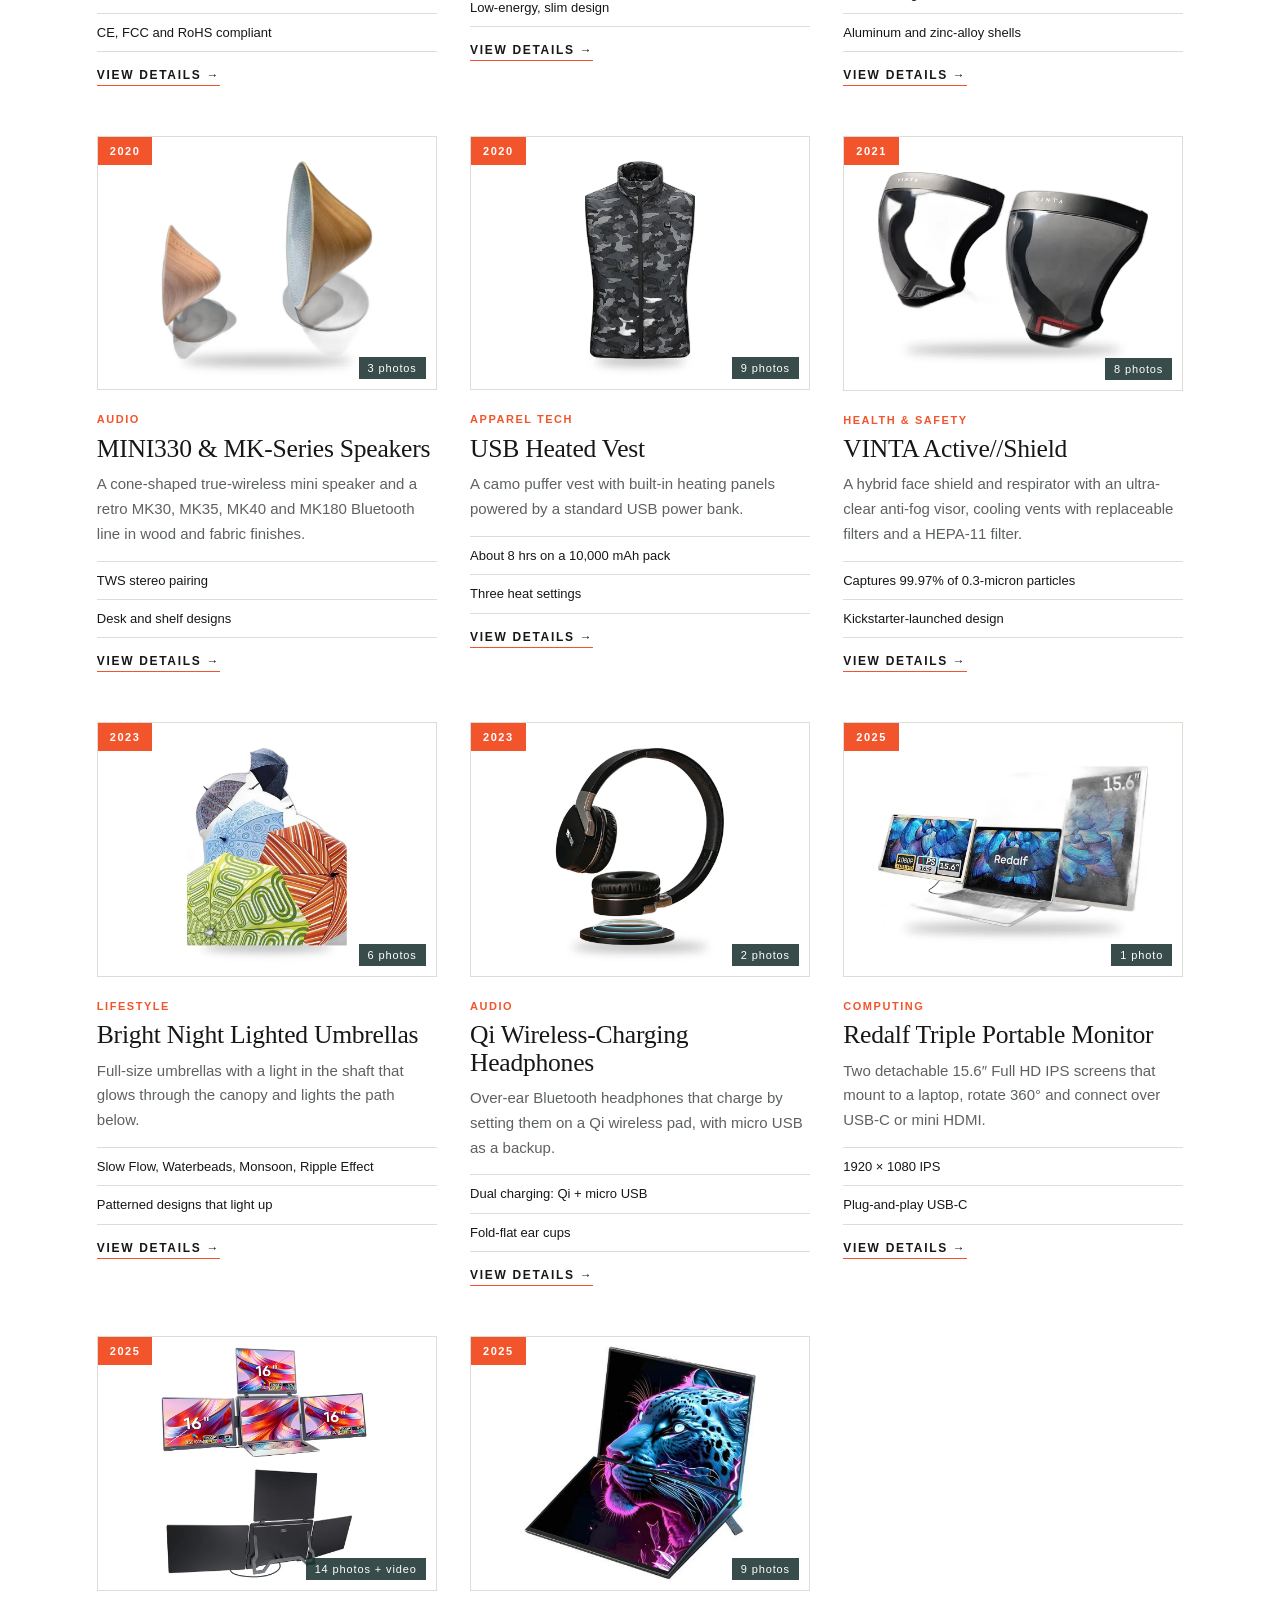
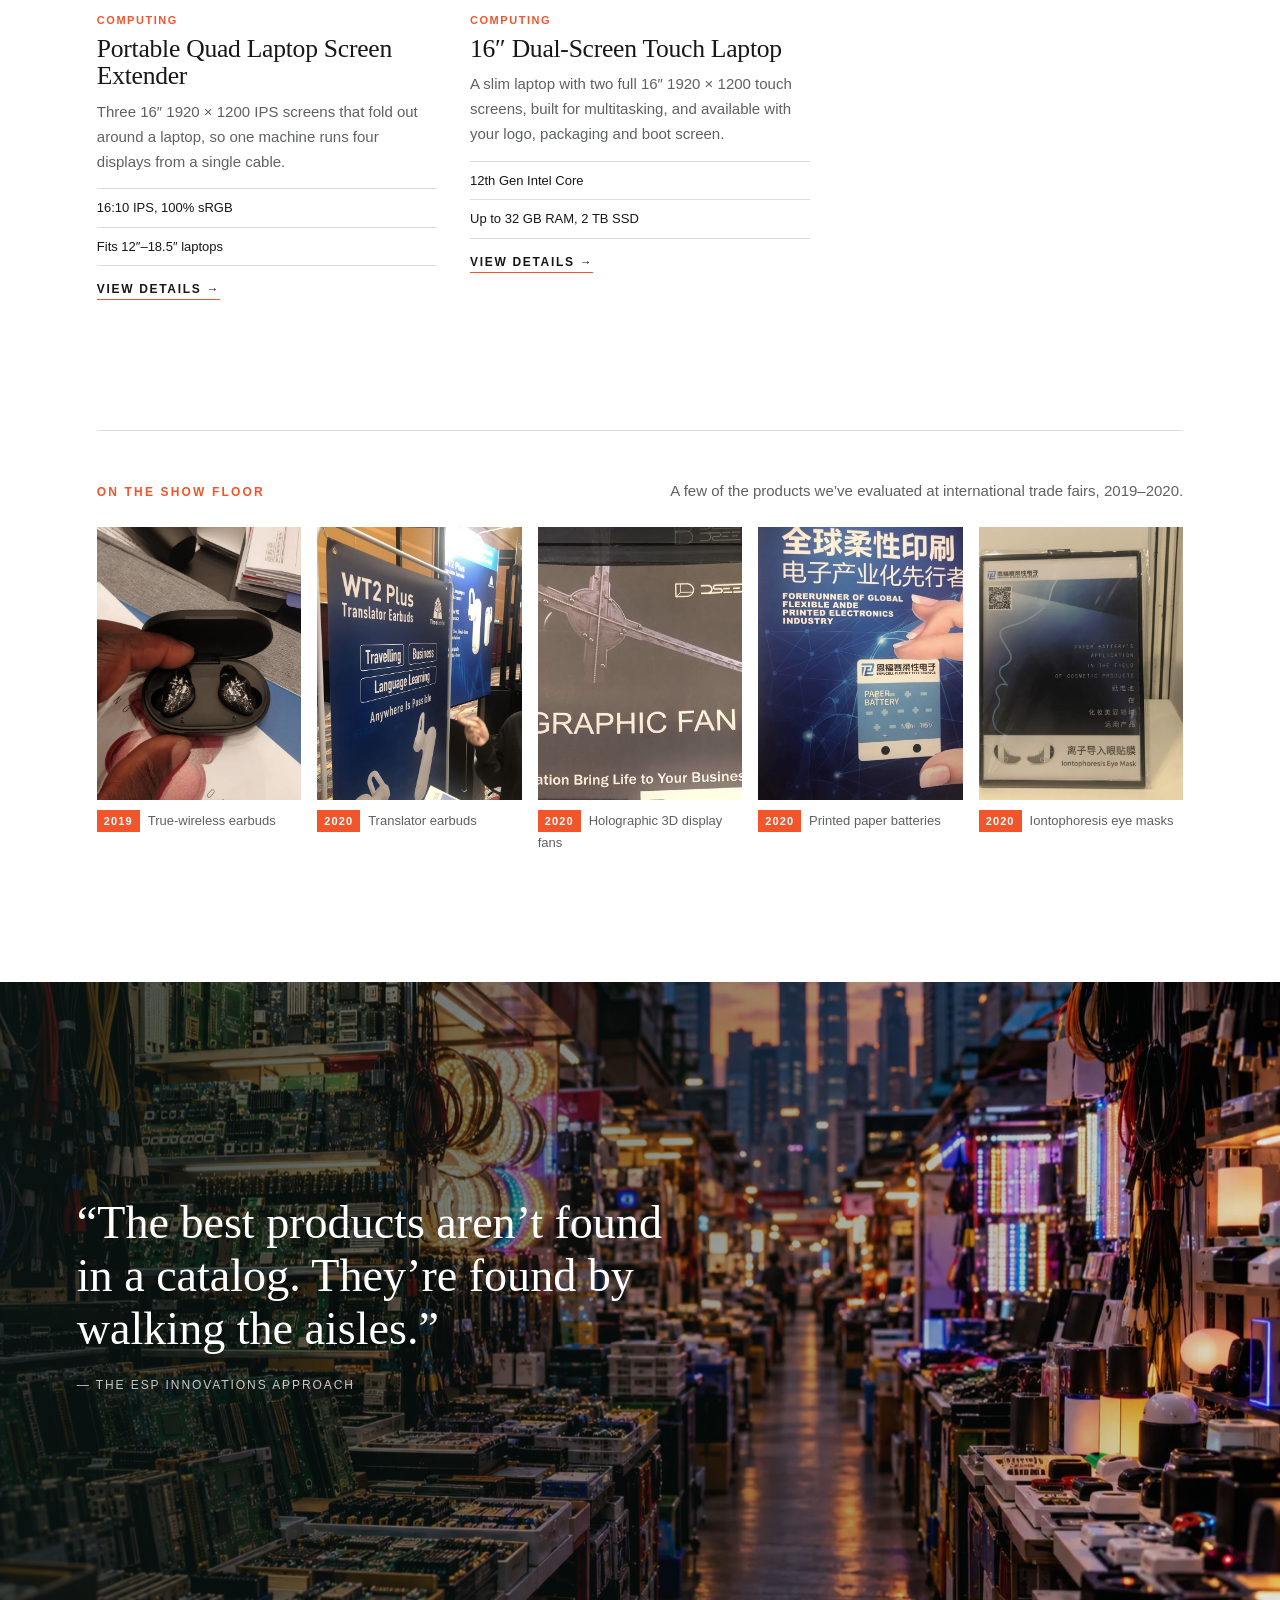
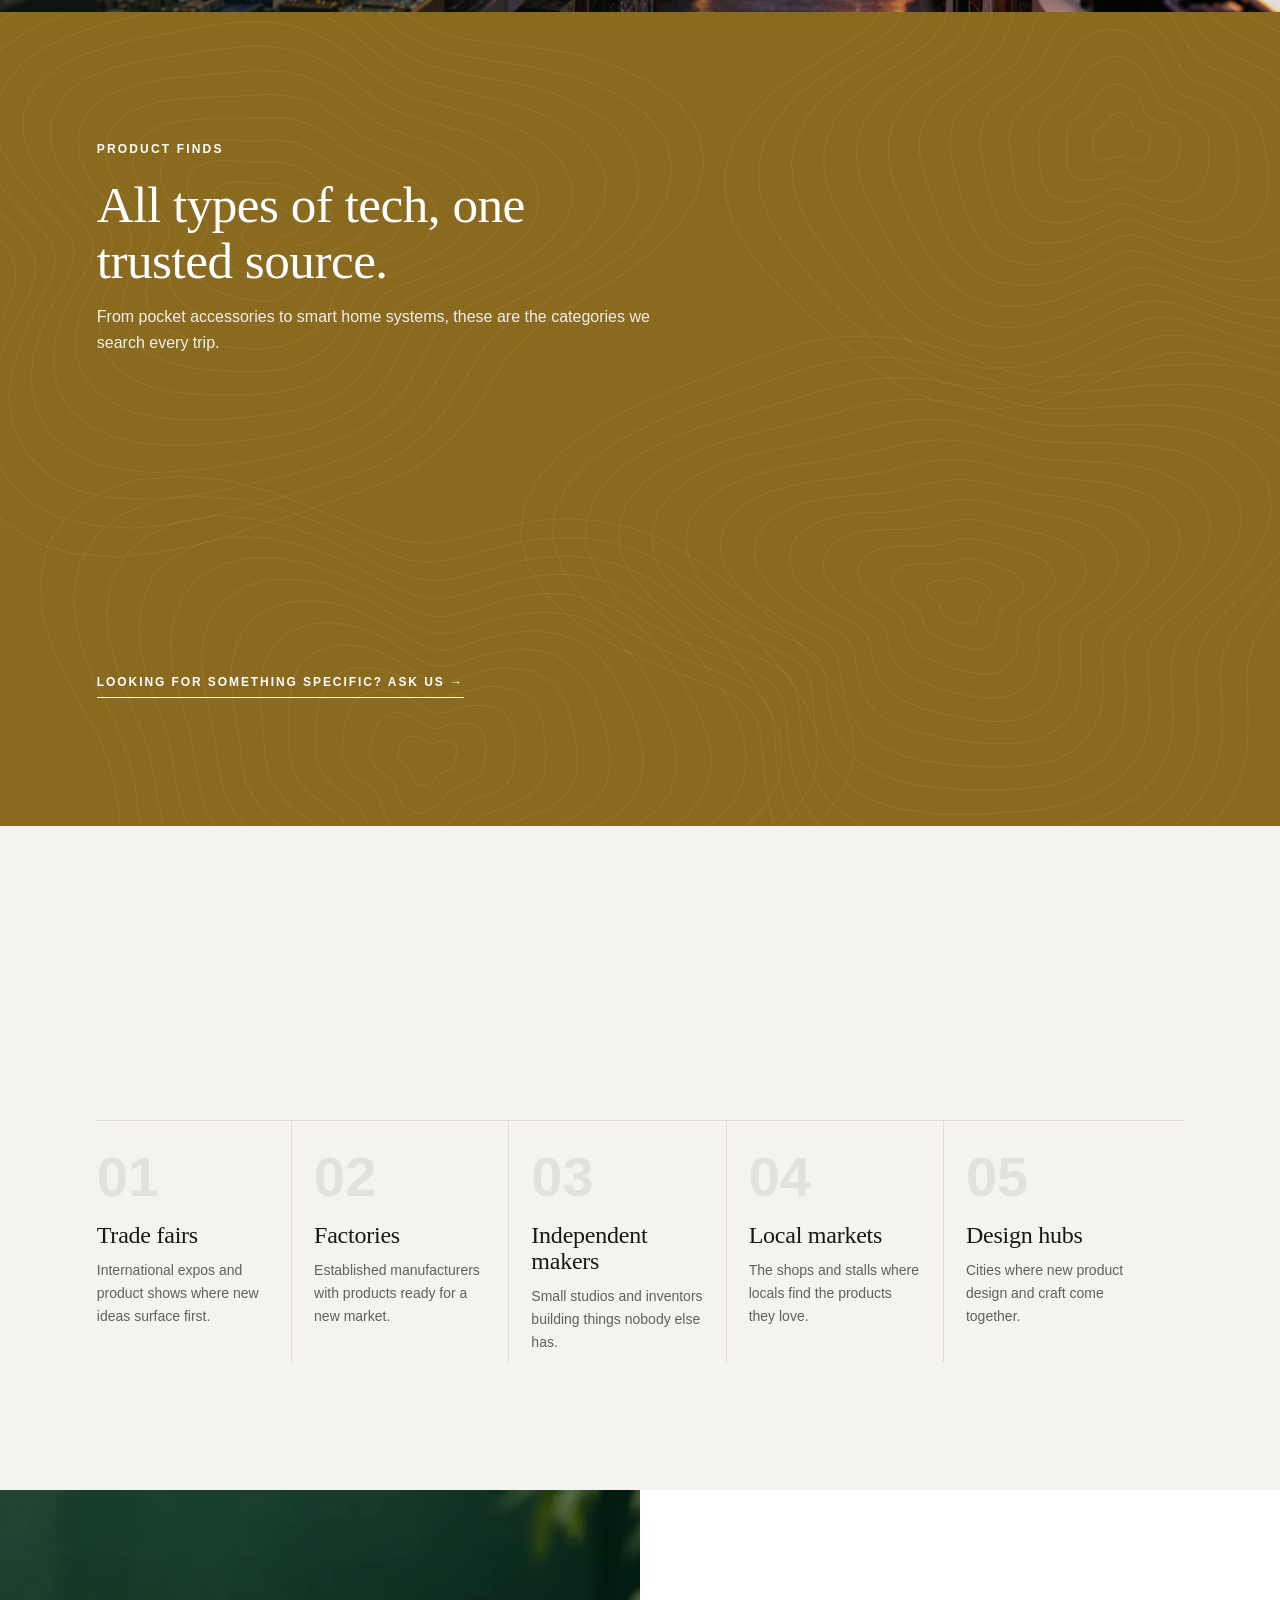
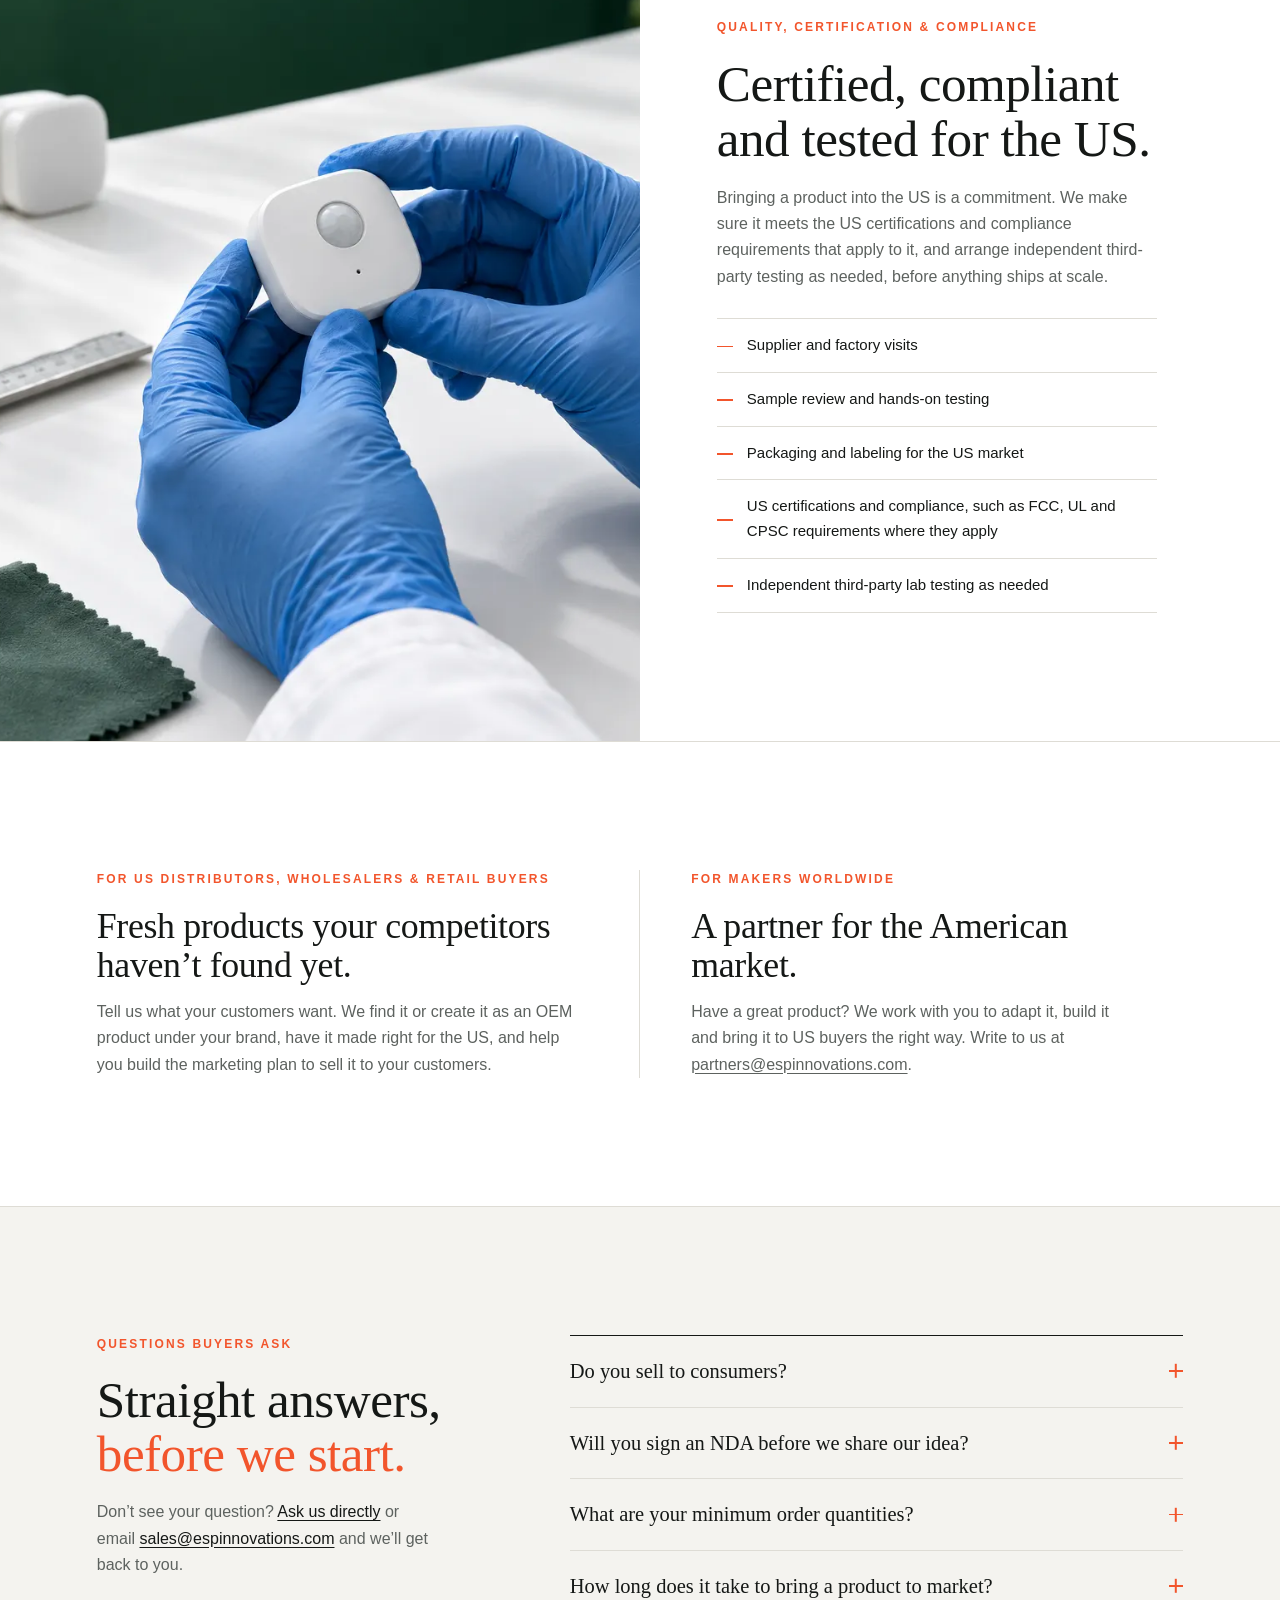
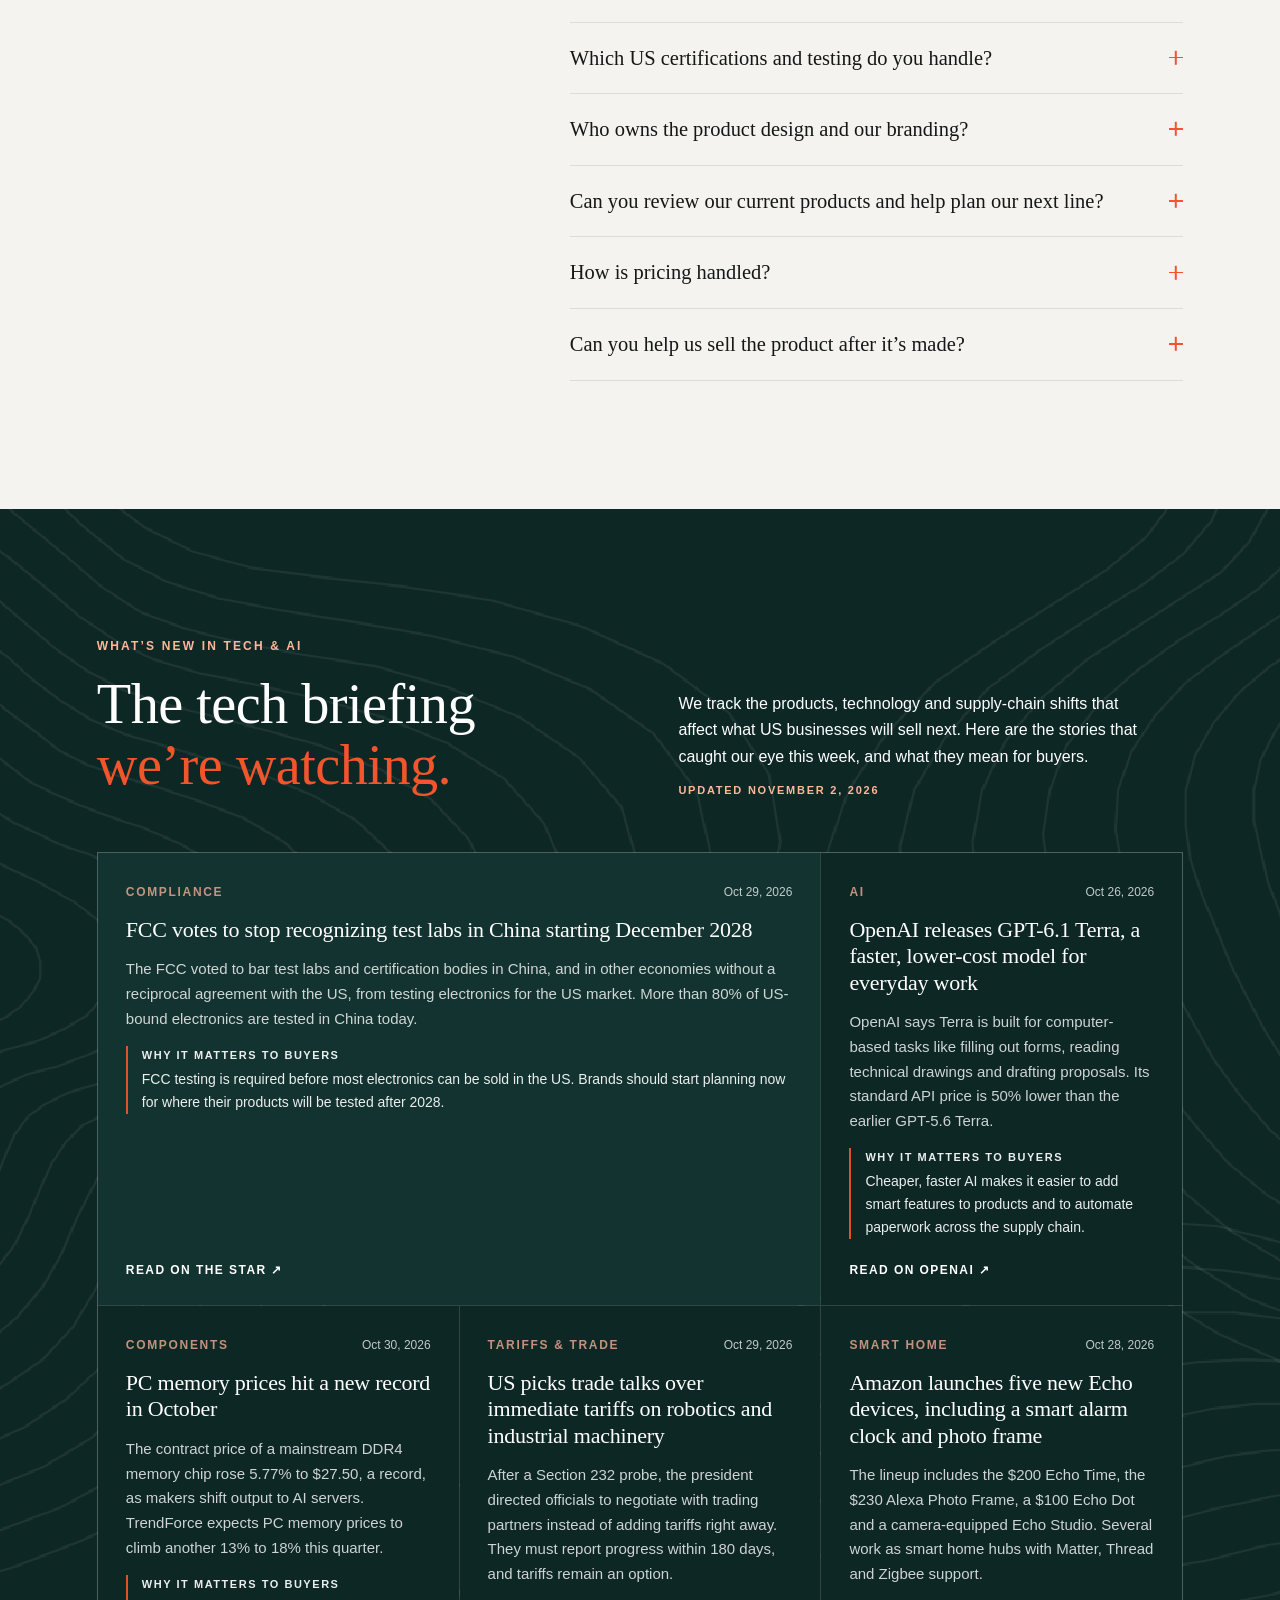
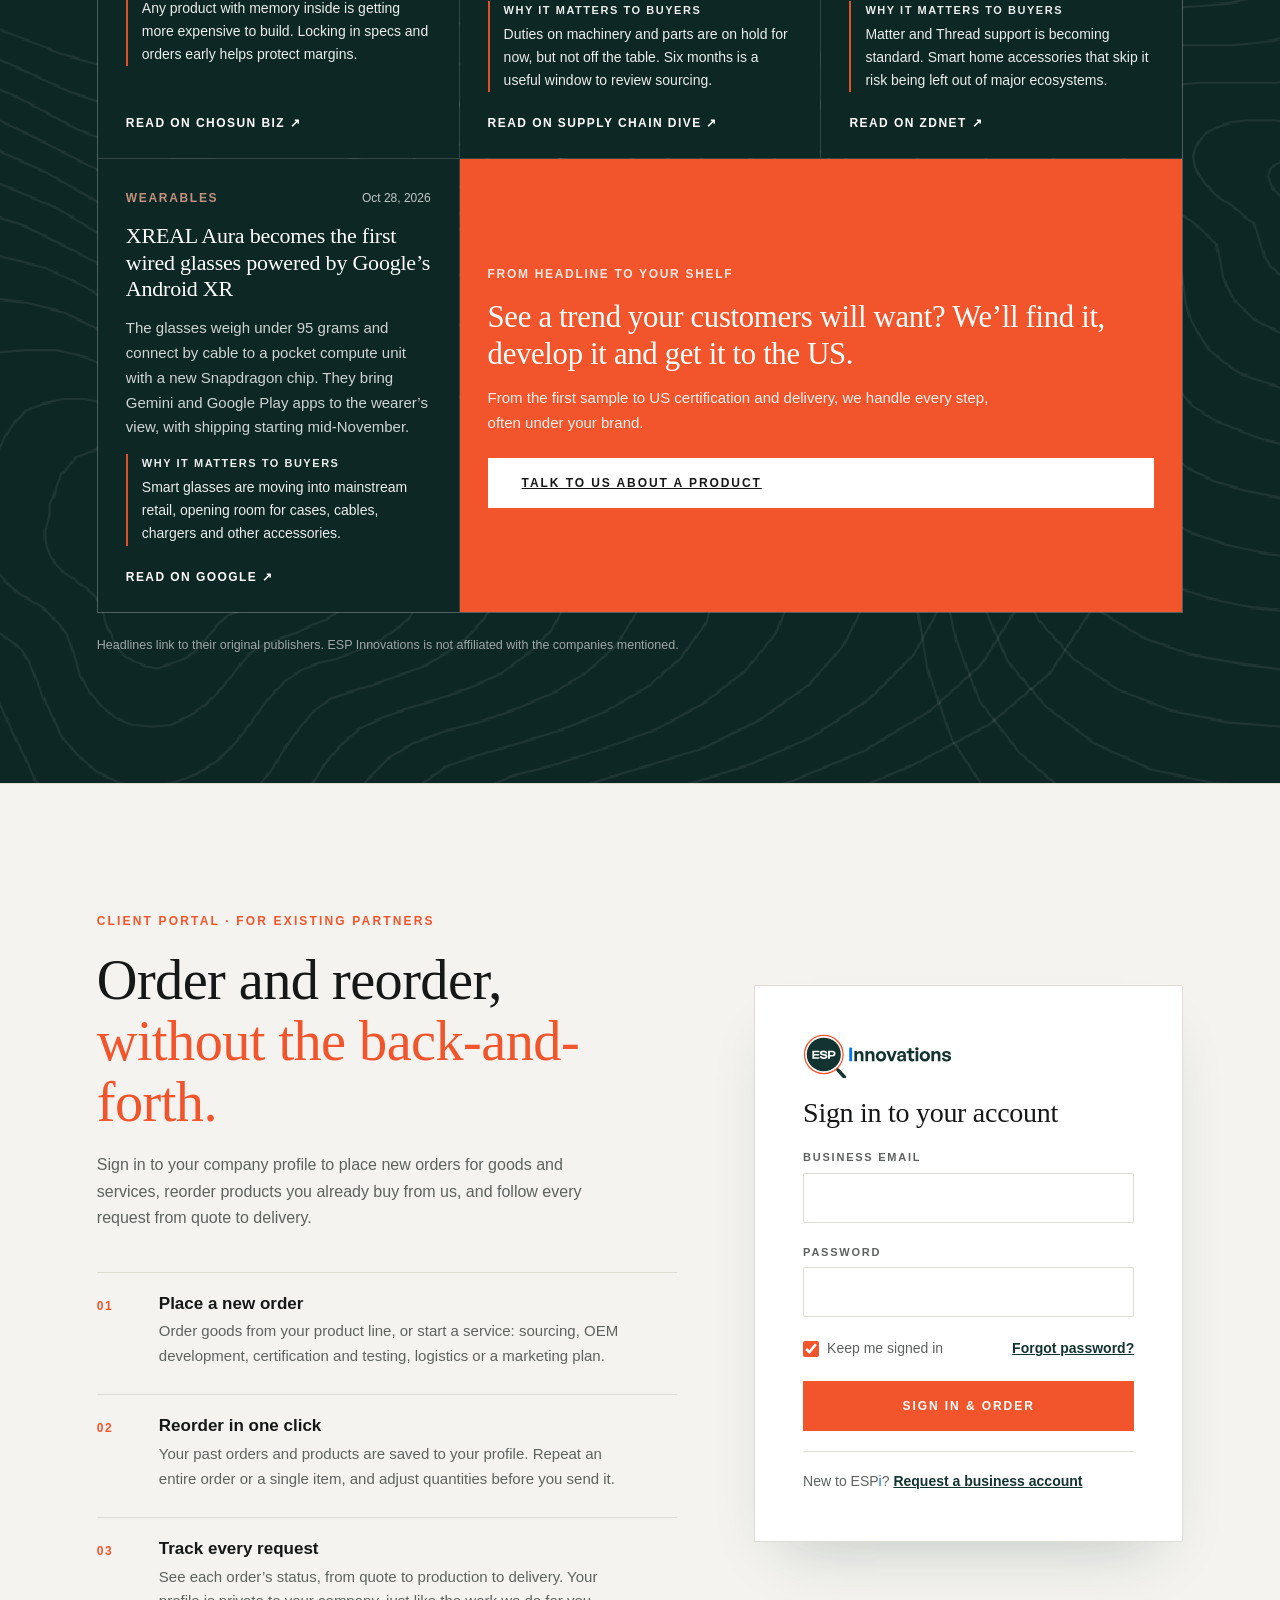
==== commit 523d7b81: "Weekly news refresh: Nov 2, 2026" ====
--- a/index.html
+++ b/index.html
@@ -509,50 +509,50 @@
         <p class="eyebrow light">What&rsquo;s new in tech &amp; AI</p>
         <h2 id="news-title">The tech briefing<br><em>we&rsquo;re watching.</em></h2>
       </div>
-      <p class="news-intro">We track the products, technology and supply-chain shifts that affect what US businesses will sell next. Here are the stories that caught our eye this week, and what they mean for buyers.<span class="news-updated">Updated October 29, 2026</span></p>
+      <p class="news-intro">We track the products, technology and supply-chain shifts that affect what US businesses will sell next. Here are the stories that caught our eye this week, and what they mean for buyers.<span class="news-updated">Updated November 2, 2026</span></p>
     </div>
     <div class="news-grid">
       <article class="news-card news-feature">
-        <p class="news-meta"><span class="news-cat">Supply chain</span><time>Oct 28, 2026</time></p>
-        <h3><a href="https://www.tomshardware.com/tech-industry/manufacturing/ai-component-hikes-force-the-worlds-largest-pc-makers-to-return-manufacturing-capacity-to-china-brands-to-seek-lower-production-costs-and-efficiency-in-established-supply-chain" target="_blank" rel="noopener">PC makers move some production back to China as AI drives up part costs</a></h3>
-        <p class="news-sum">HP, Asus and Acer are shifting some laptop and desktop production from Thailand and Vietnam back to China. AI data centers are soaking up memory and other components, which is driving up prices.</p>
-        <p class="news-why"><b>Why it matters to buyers</b>When component costs rise, where and with whom you manufacture makes a big difference. Factory relationships and fast quotes matter more than ever.</p>
-        <a class="news-src" href="https://www.tomshardware.com/tech-industry/manufacturing/ai-component-hikes-force-the-worlds-largest-pc-makers-to-return-manufacturing-capacity-to-china-brands-to-seek-lower-production-costs-and-efficiency-in-established-supply-chain" target="_blank" rel="noopener">Read on Tom’s Hardware <span aria-hidden="true">&nearr;</span></a>
+        <p class="news-meta"><span class="news-cat">Compliance</span><time>Oct 29, 2026</time></p>
+        <h3><a href="https://www.thestar.com.my/aseanplus/aseanplus-news/2026/10/31/us-bans-chinese-labs-from-testing-electronics-ahead-of-trump-xi-meeting" target="_blank" rel="noopener">FCC votes to stop recognizing test labs in China starting December 2028</a></h3>
+        <p class="news-sum">The FCC voted to bar test labs and certification bodies in China, and in other economies without a reciprocal agreement with the US, from testing electronics for the US market. More than 80% of US-bound electronics are tested in China today.</p>
+        <p class="news-why"><b>Why it matters to buyers</b>FCC testing is required before most electronics can be sold in the US. Brands should start planning now for where their products will be tested after 2028.</p>
+        <a class="news-src" href="https://www.thestar.com.my/aseanplus/aseanplus-news/2026/10/31/us-bans-chinese-labs-from-testing-electronics-ahead-of-trump-xi-meeting" target="_blank" rel="noopener">Read on The Star <span aria-hidden="true">&nearr;</span></a>
       </article>
       <article class="news-card">
-        <p class="news-meta"><span class="news-cat">Compliance</span><time>Oct 28, 2026</time></p>
-        <h3><a href="https://www.governor.ny.gov/news/governor-hochul-signs-nation-leading-legislation-protect-kids-ai-chatbots-and-ensure-baby" target="_blank" rel="noopener">New York requires security features on internet-connected baby monitors</a></h3>
-        <p class="news-sum">A new law bans the sale of new internet-connected baby monitors in New York unless they include features that block strangers from watching or listening. Packaging must also carry a clear warning label.</p>
-        <p class="news-why"><b>Why it matters to buyers</b>Connected products face more state rules. Security features and labeling need to be built in from the design stage.</p>
-        <a class="news-src" href="https://www.governor.ny.gov/news/governor-hochul-signs-nation-leading-legislation-protect-kids-ai-chatbots-and-ensure-baby" target="_blank" rel="noopener">Read on Governor of New York <span aria-hidden="true">&nearr;</span></a>
+        <p class="news-meta"><span class="news-cat">AI</span><time>Oct 26, 2026</time></p>
+        <h3><a href="https://openai.com/index/introducing-gpt-6-1-terra/" target="_blank" rel="noopener">OpenAI releases GPT-6.1 Terra, a faster, lower-cost model for everyday work</a></h3>
+        <p class="news-sum">OpenAI says Terra is built for computer-based tasks like filling out forms, reading technical drawings and drafting proposals. Its standard API price is 50% lower than the earlier GPT-5.6 Terra.</p>
+        <p class="news-why"><b>Why it matters to buyers</b>Cheaper, faster AI makes it easier to add smart features to products and to automate paperwork across the supply chain.</p>
+        <a class="news-src" href="https://openai.com/index/introducing-gpt-6-1-terra/" target="_blank" rel="noopener">Read on OpenAI <span aria-hidden="true">&nearr;</span></a>
       </article>
       <article class="news-card">
-        <p class="news-meta"><span class="news-cat">AI</span><time>Oct 28, 2026</time></p>
-        <h3><a href="https://blog.google/innovation-and-ai/models-and-research/gemini-models/introducing-gemini-4-carbon/" target="_blank" rel="noopener">Google unveils Gemini 4 Carbon, its newest frontier AI model</a></h3>
-        <p class="news-sum">Google says Carbon makes big gains in coding, long-running tasks and cybersecurity. It's rolling out first to a small group of cybersecurity teams before wider release.</p>
-        <p class="news-why"><b>Why it matters to buyers</b>AI models are improving month by month, and the products built on them, from assistants to smart devices, are improving just as fast.</p>
-        <a class="news-src" href="https://blog.google/innovation-and-ai/models-and-research/gemini-models/introducing-gemini-4-carbon/" target="_blank" rel="noopener">Read on Google <span aria-hidden="true">&nearr;</span></a>
+        <p class="news-meta"><span class="news-cat">Components</span><time>Oct 30, 2026</time></p>
+        <h3><a href="https://biz.chosun.com/en/en-it/2026/10/30/ASPG5INZZBFOTDGSVINATFQVDI/" target="_blank" rel="noopener">PC memory prices hit a new record in October</a></h3>
+        <p class="news-sum">The contract price of a mainstream DDR4 memory chip rose 5.77% to $27.50, a record, as makers shift output to AI servers. TrendForce expects PC memory prices to climb another 13% to 18% this quarter.</p>
+        <p class="news-why"><b>Why it matters to buyers</b>Any product with memory inside is getting more expensive to build. Locking in specs and orders early helps protect margins.</p>
+        <a class="news-src" href="https://biz.chosun.com/en/en-it/2026/10/30/ASPG5INZZBFOTDGSVINATFQVDI/" target="_blank" rel="noopener">Read on Chosun Biz <span aria-hidden="true">&nearr;</span></a>
       </article>
       <article class="news-card">
-        <p class="news-meta"><span class="news-cat">AI in design</span><time>Oct 28, 2026</time></p>
-        <h3><a href="https://news.samsung.com/us/samsung-galaxy-buds-on-us-comfortable-open-ear-listening/" target="_blank" rel="noopener">Samsung used AI and 119 million ear data points to design its first open-ear earbuds</a></h3>
-        <p class="news-sum">The $229 Galaxy Buds On clip onto the ear instead of sitting inside it. Samsung refined the fit with AI-assisted optimization and physics simulations, and the earbuds work with Gemini Live hands-free.</p>
-        <p class="news-why"><b>Why it matters to buyers</b>AI is moving into product development itself, cutting the time it takes to test fit, comfort and form.</p>
-        <a class="news-src" href="https://news.samsung.com/us/samsung-galaxy-buds-on-us-comfortable-open-ear-listening/" target="_blank" rel="noopener">Read on Samsung Newsroom <span aria-hidden="true">&nearr;</span></a>
+        <p class="news-meta"><span class="news-cat">Tariffs &amp; trade</span><time>Oct 29, 2026</time></p>
+        <h3><a href="https://www.supplychaindive.com/news/trump-opts-for-trade-talks-over-tariffs-for-robotics-industrial-machinery/873166/" target="_blank" rel="noopener">US picks trade talks over immediate tariffs on robotics and industrial machinery</a></h3>
+        <p class="news-sum">After a Section 232 probe, the president directed officials to negotiate with trading partners instead of adding tariffs right away. They must report progress within 180 days, and tariffs remain an option.</p>
+        <p class="news-why"><b>Why it matters to buyers</b>Duties on machinery and parts are on hold for now, but not off the table. Six months is a useful window to review sourcing.</p>
+        <a class="news-src" href="https://www.supplychaindive.com/news/trump-opts-for-trade-talks-over-tariffs-for-robotics-industrial-machinery/873166/" target="_blank" rel="noopener">Read on Supply Chain Dive <span aria-hidden="true">&nearr;</span></a>
       </article>
       <article class="news-card">
-        <p class="news-meta"><span class="news-cat">Components</span><time>Oct 29, 2026</time></p>
-        <h3><a href="https://www.wsj.com/business/earnings/samsung-posts-fourth-straight-quarter-of-record-earnings-1373e927" target="_blank" rel="noopener">Samsung expects tight memory supply to last through 2028</a></h3>
-        <p class="news-sum">Samsung posted another record quarter on AI chip demand and said next year&rsquo;s memory supply is already fully booked, keeping chip prices high.</p>
-        <p class="news-why"><b>Why it matters to buyers</b>Products with memory inside will keep getting more expensive. Locking in specs and suppliers early protects margins.</p>
-        <a class="news-src" href="https://www.wsj.com/business/earnings/samsung-posts-fourth-straight-quarter-of-record-earnings-1373e927" target="_blank" rel="noopener">Read on The Wall Street Journal <span aria-hidden="true">&nearr;</span></a>
+        <p class="news-meta"><span class="news-cat">Smart home</span><time>Oct 28, 2026</time></p>
+        <h3><a href="https://www.zdnet.com/home-and-office/amazon-echo-smart-home-announcements-october-2026-price-availability/" target="_blank" rel="noopener">Amazon launches five new Echo devices, including a smart alarm clock and photo frame</a></h3>
+        <p class="news-sum">The lineup includes the $200 Echo Time, the $230 Alexa Photo Frame, a $100 Echo Dot and a camera-equipped Echo Studio. Several work as smart home hubs with Matter, Thread and Zigbee support.</p>
+        <p class="news-why"><b>Why it matters to buyers</b>Matter and Thread support is becoming standard. Smart home accessories that skip it risk being left out of major ecosystems.</p>
+        <a class="news-src" href="https://www.zdnet.com/home-and-office/amazon-echo-smart-home-announcements-october-2026-price-availability/" target="_blank" rel="noopener">Read on ZDNET <span aria-hidden="true">&nearr;</span></a>
       </article>
       <article class="news-card">
-        <p class="news-meta"><span class="news-cat">Made in USA</span><time>Oct 27, 2026</time></p>
-        <h3><a href="https://www.anduril.com/news/anduril-and-qualcomm-unveil-bluechip-to-rebuild-american-computer-manufacturing" target="_blank" rel="noopener">Anduril and Qualcomm plan a laptop designed and assembled in the US</a></h3>
-        <p class="news-sum">The BlueChip laptop runs on Snapdragon X chips and is aimed at government and defense buyers. Orders are planned for 2027, with the goal of a fully domestic supply chain.</p>
-        <p class="news-why"><b>Why it matters to buyers</b>Where a product is made is becoming a selling point. Knowing every part&rsquo;s origin matters more than ever.</p>
-        <a class="news-src" href="https://www.anduril.com/news/anduril-and-qualcomm-unveil-bluechip-to-rebuild-american-computer-manufacturing" target="_blank" rel="noopener">Read on Anduril <span aria-hidden="true">&nearr;</span></a>
+        <p class="news-meta"><span class="news-cat">Wearables</span><time>Oct 28, 2026</time></p>
+        <h3><a href="https://blog.google/products-and-platforms/platforms/android/xreal-aura/" target="_blank" rel="noopener">XREAL Aura becomes the first wired glasses powered by Google&rsquo;s Android XR</a></h3>
+        <p class="news-sum">The glasses weigh under 95 grams and connect by cable to a pocket compute unit with a new Snapdragon chip. They bring Gemini and Google Play apps to the wearer&rsquo;s view, with shipping starting mid-November.</p>
+        <p class="news-why"><b>Why it matters to buyers</b>Smart glasses are moving into mainstream retail, opening room for cases, cables, chargers and other accessories.</p>
+        <a class="news-src" href="https://blog.google/products-and-platforms/platforms/android/xreal-aura/" target="_blank" rel="noopener">Read on Google <span aria-hidden="true">&nearr;</span></a>
       </article>
       <aside class="news-card news-cta">
         <p class="news-cat">From headline to your shelf</p>
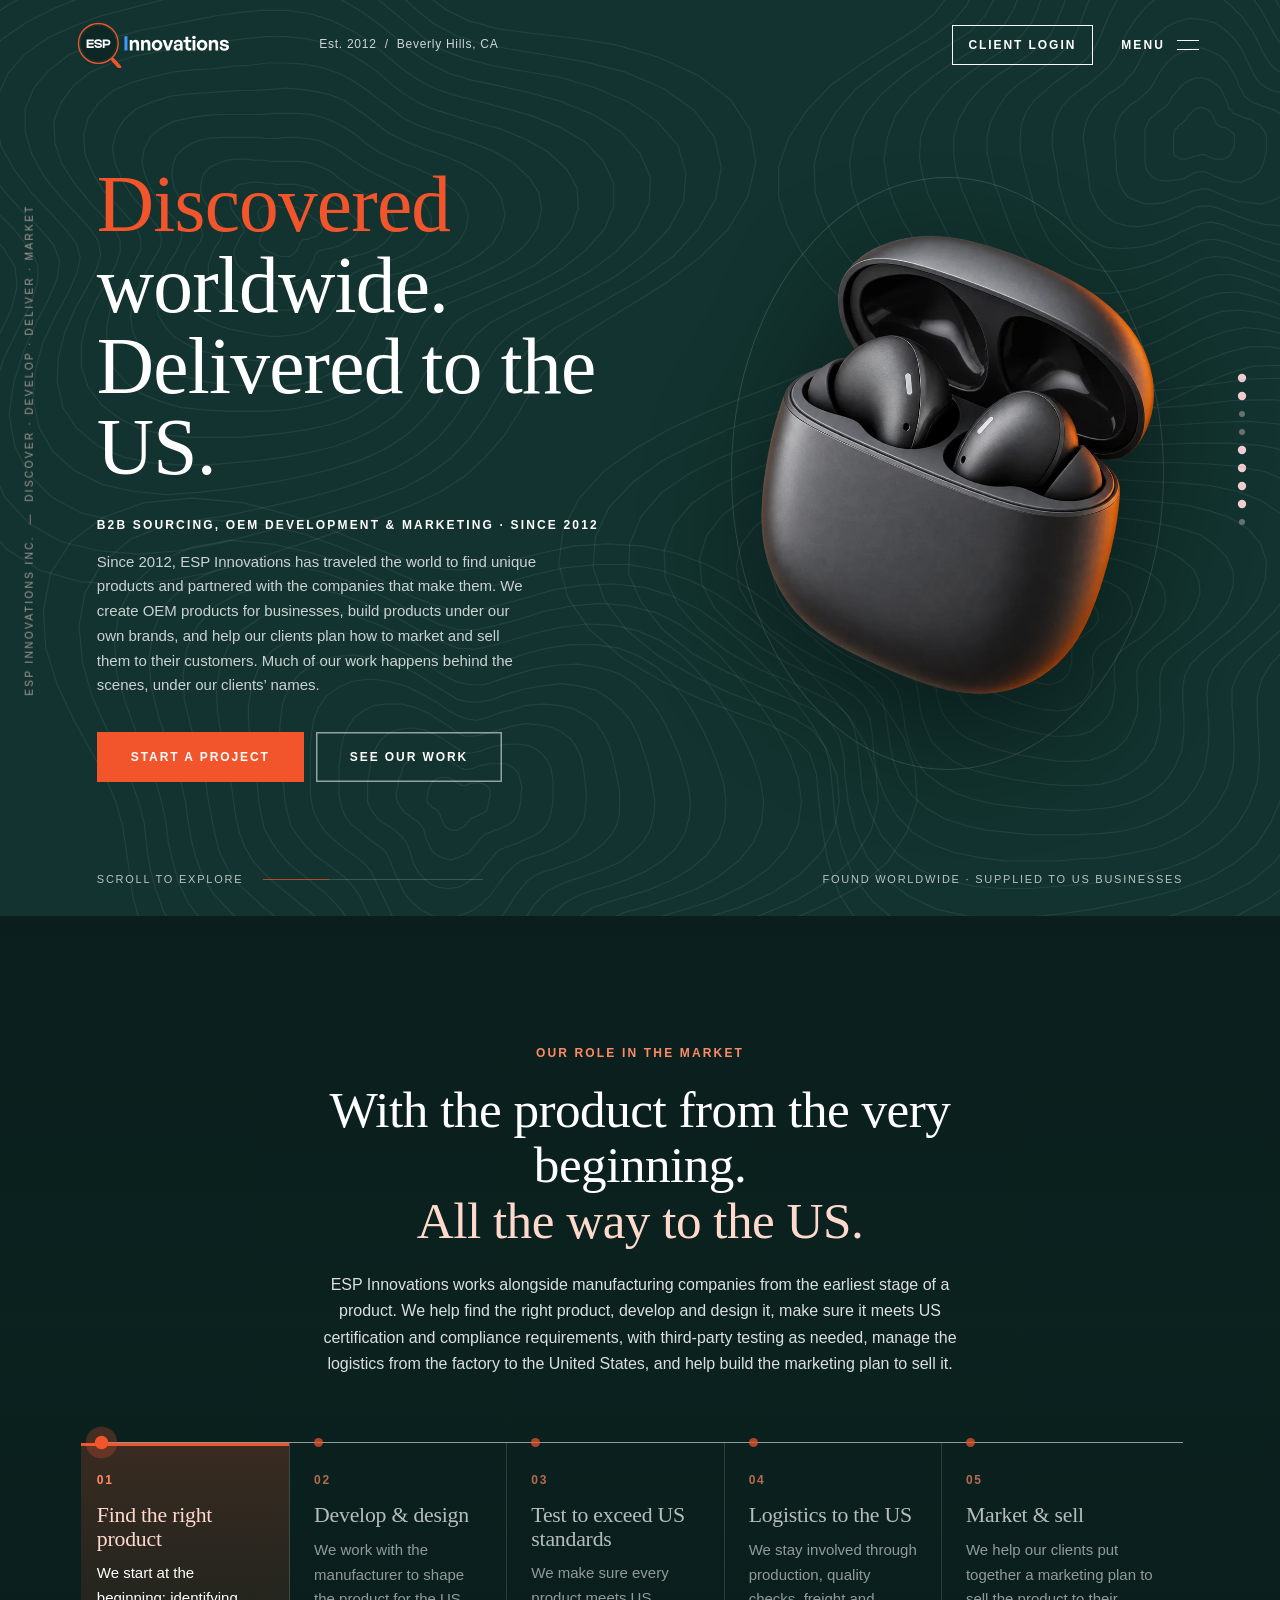
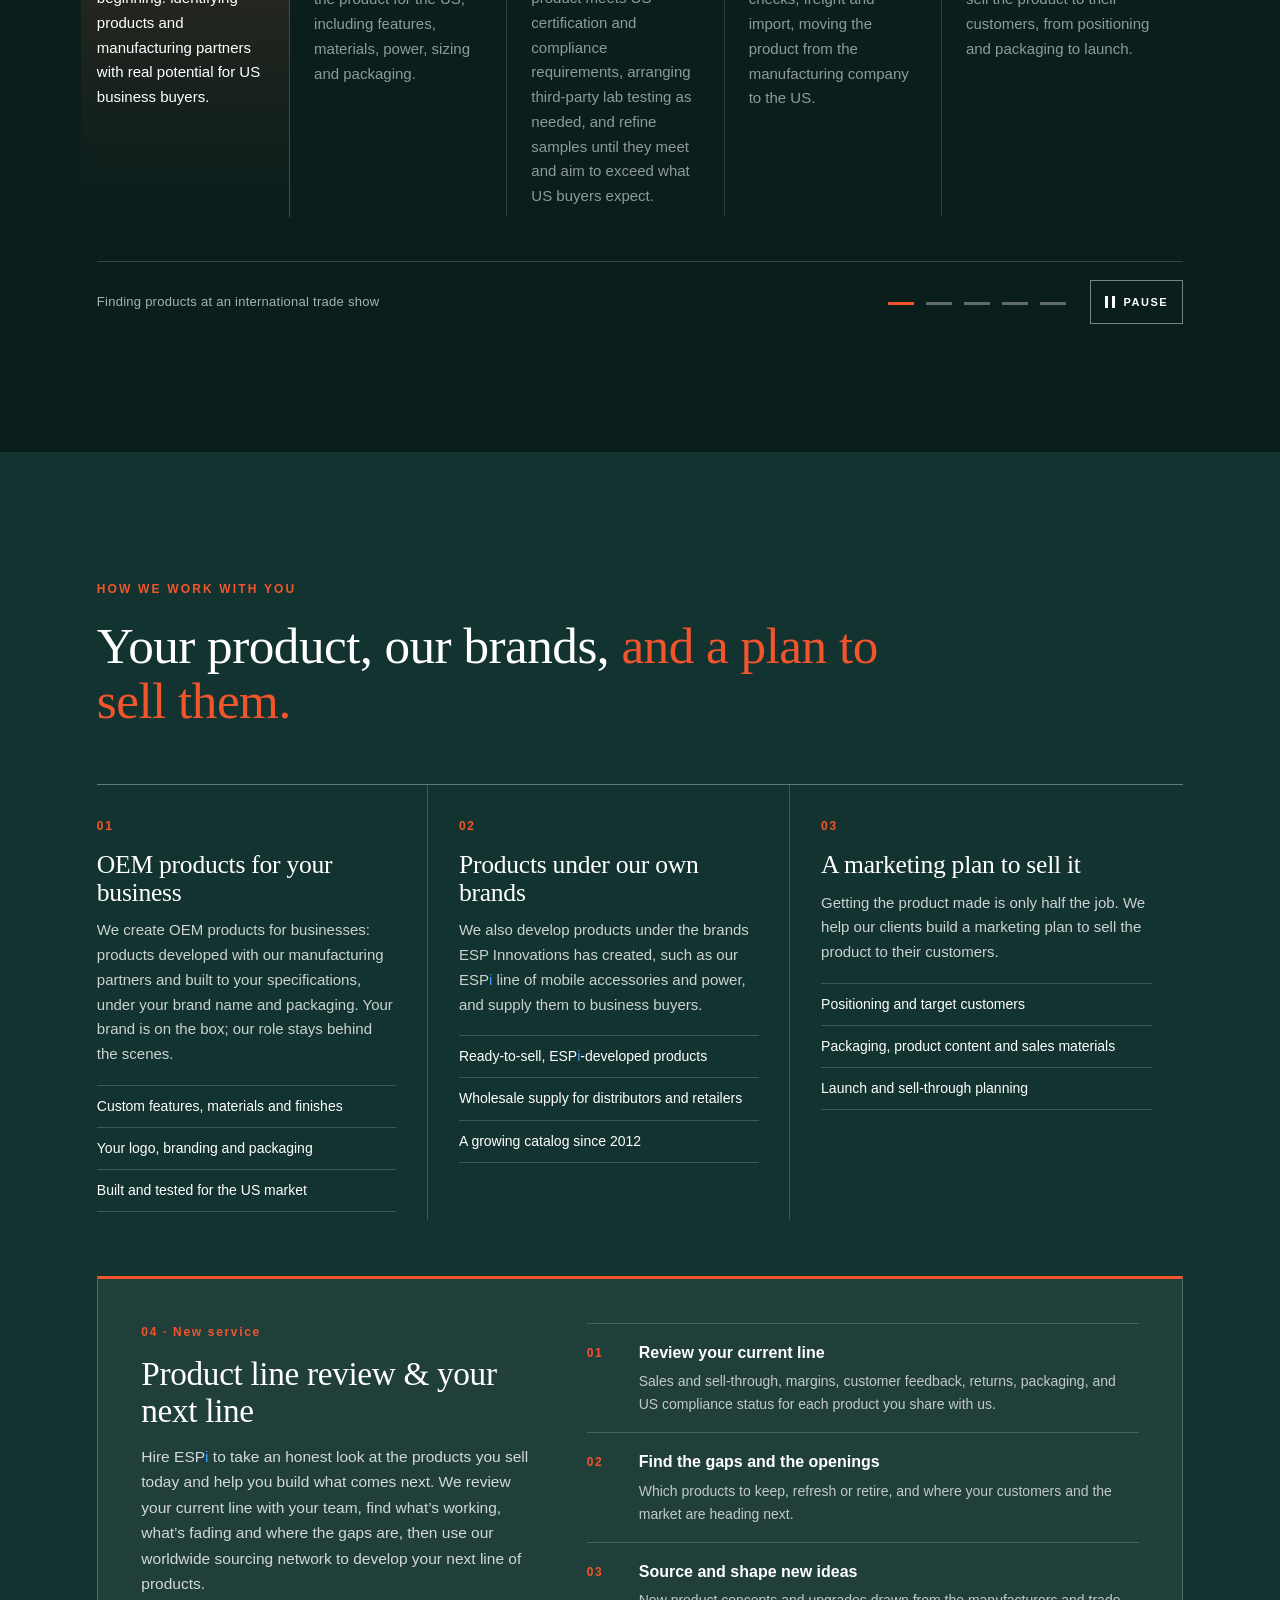
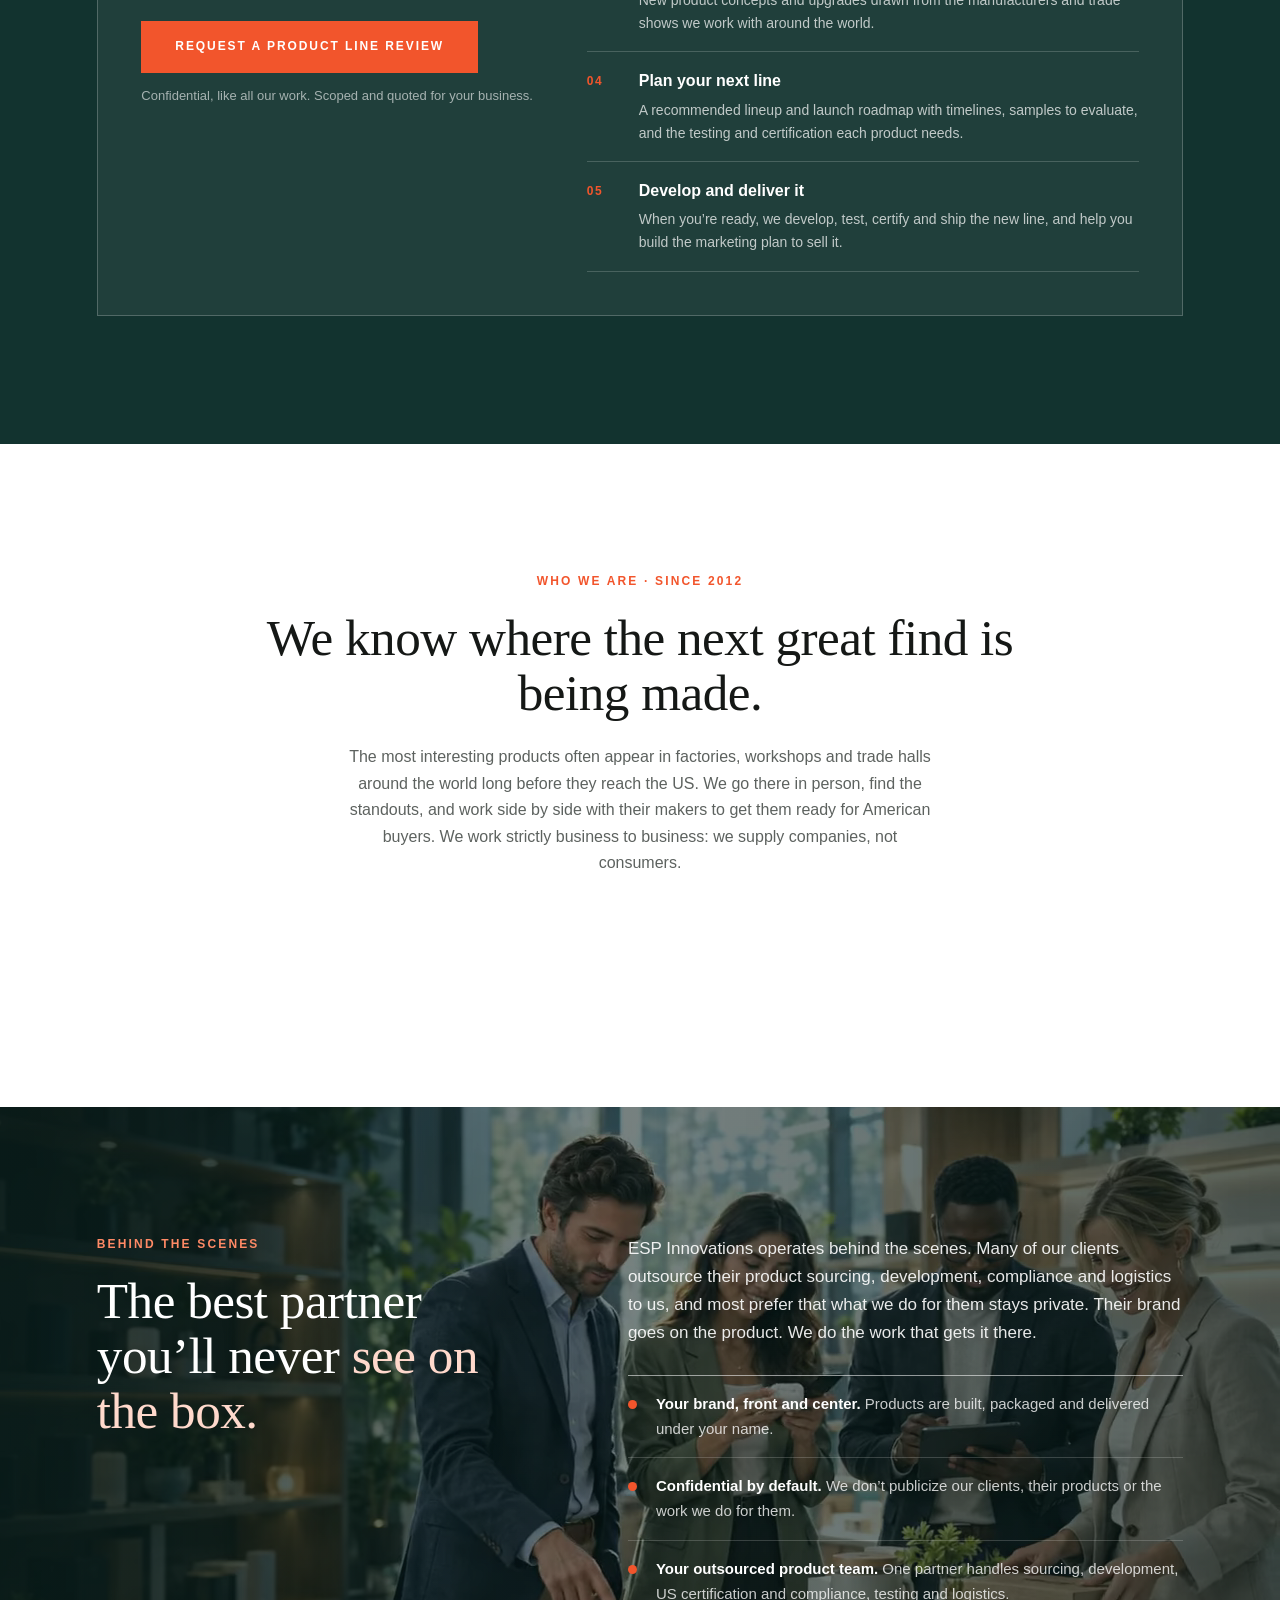
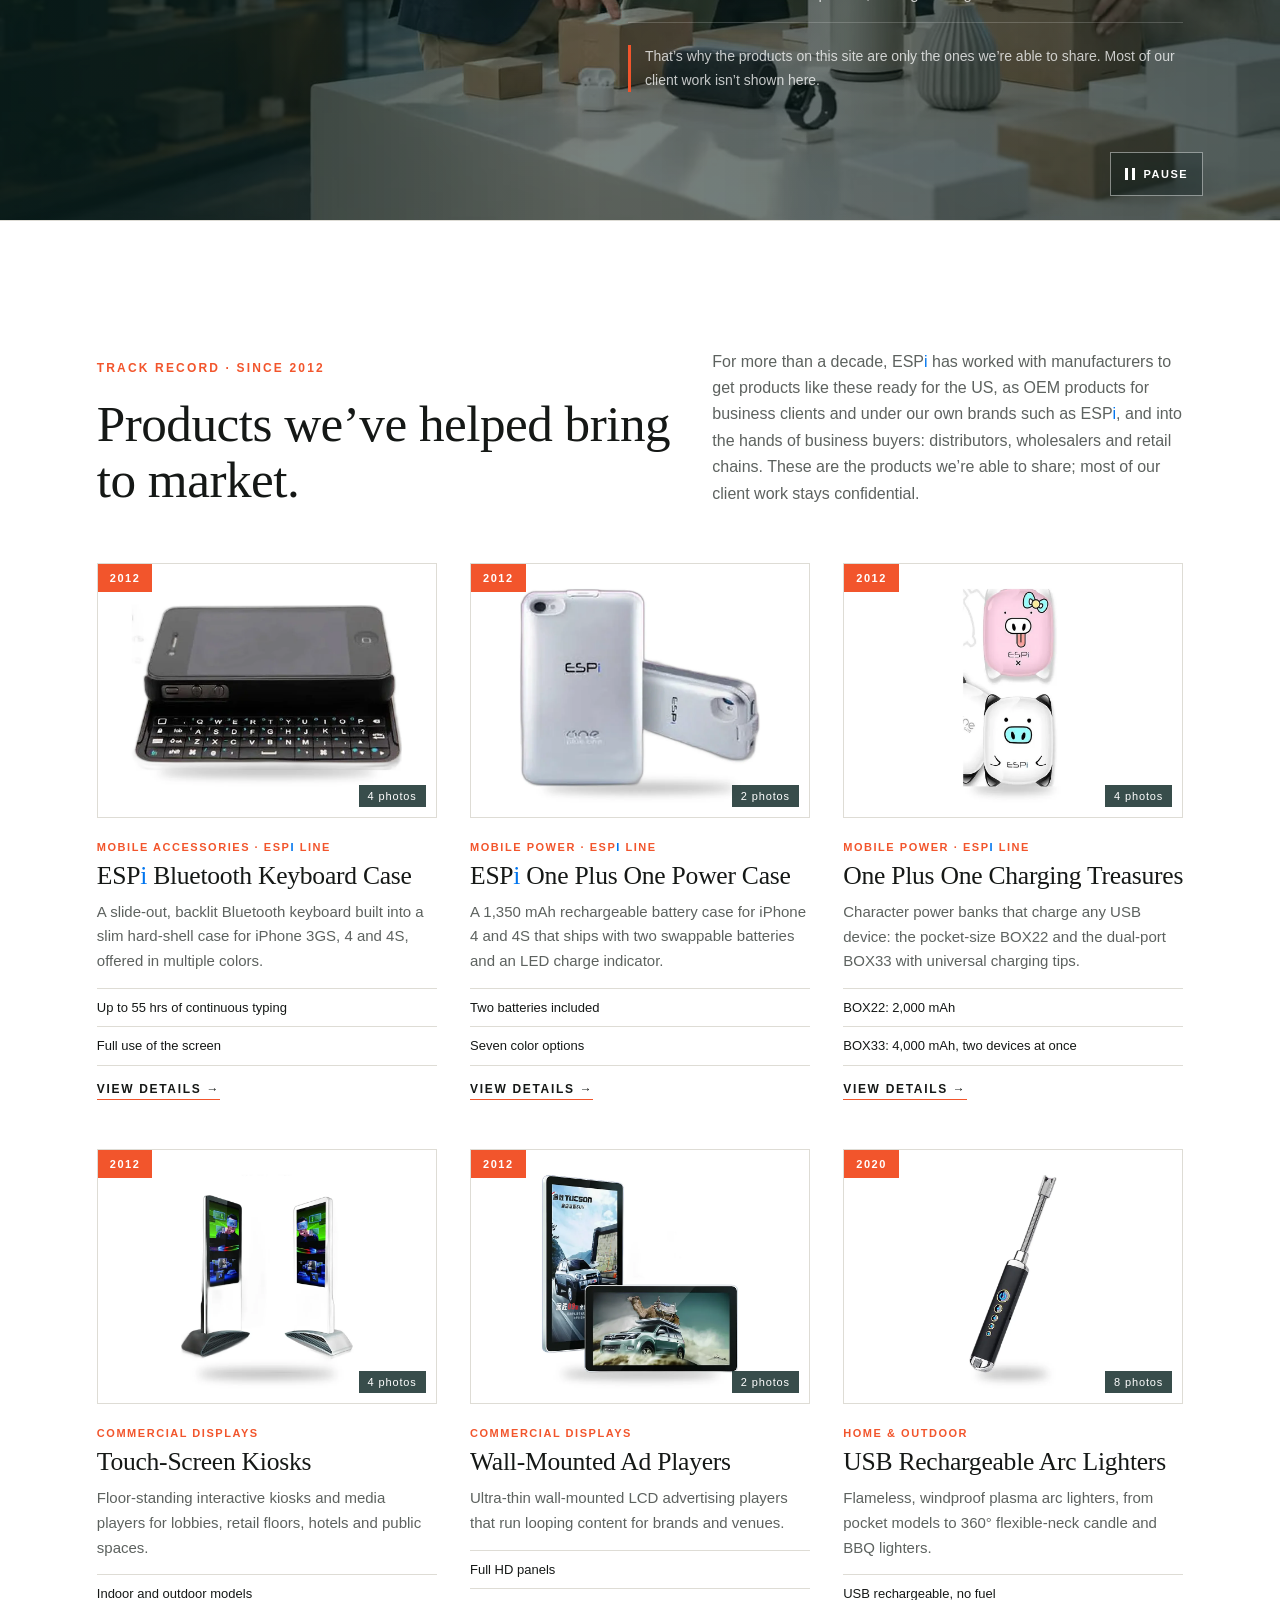
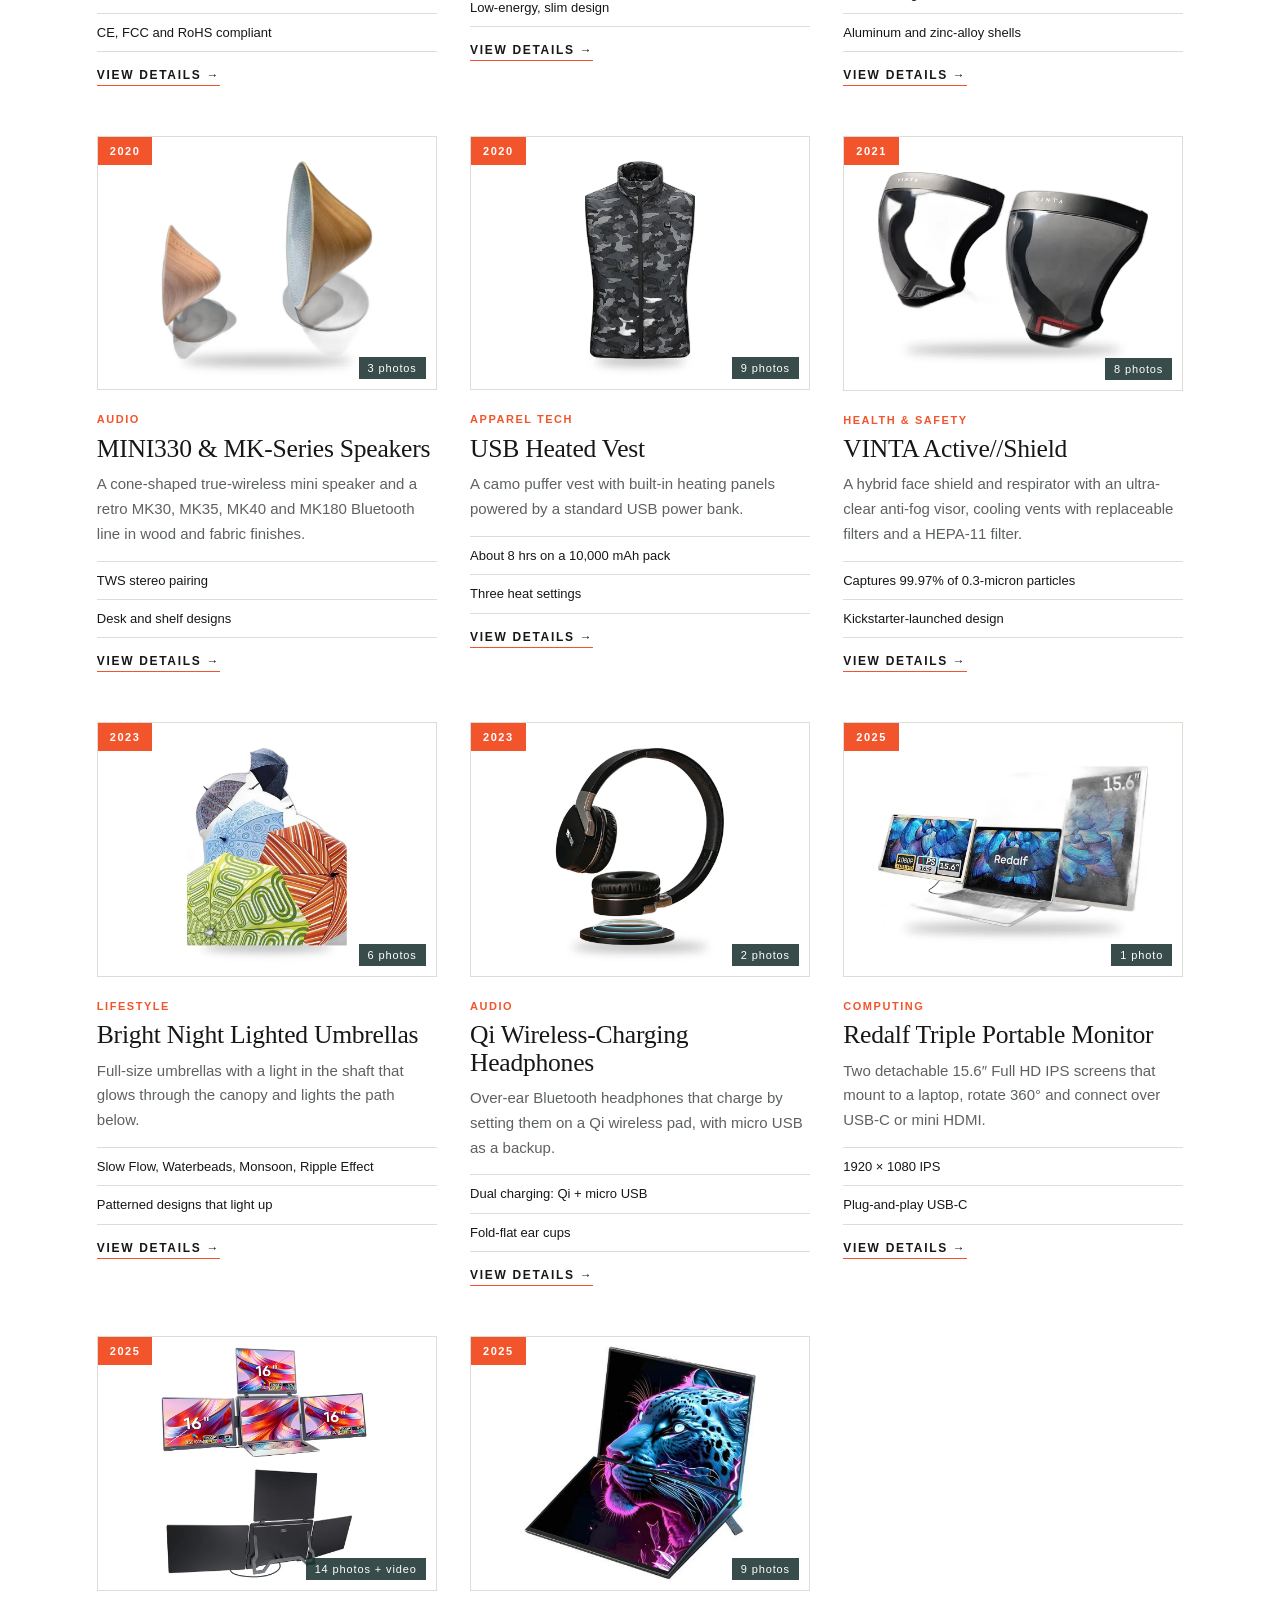
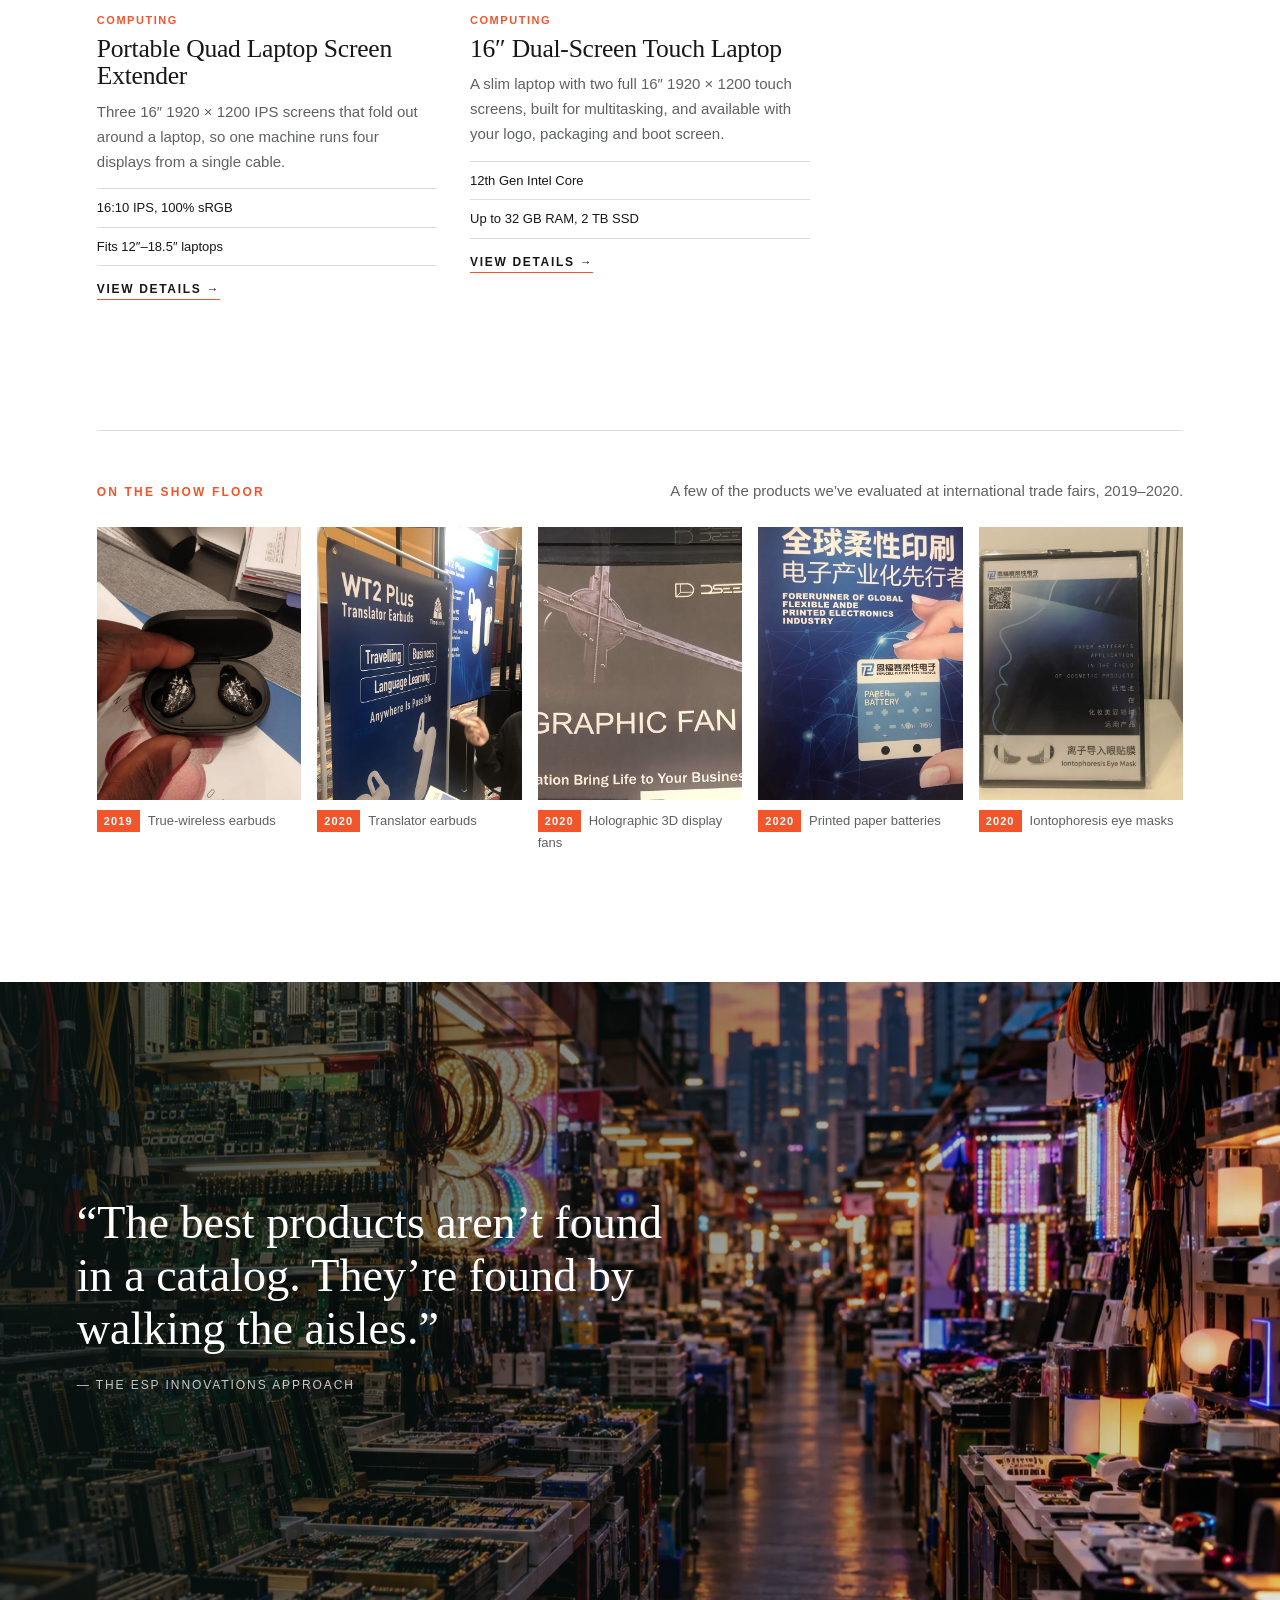
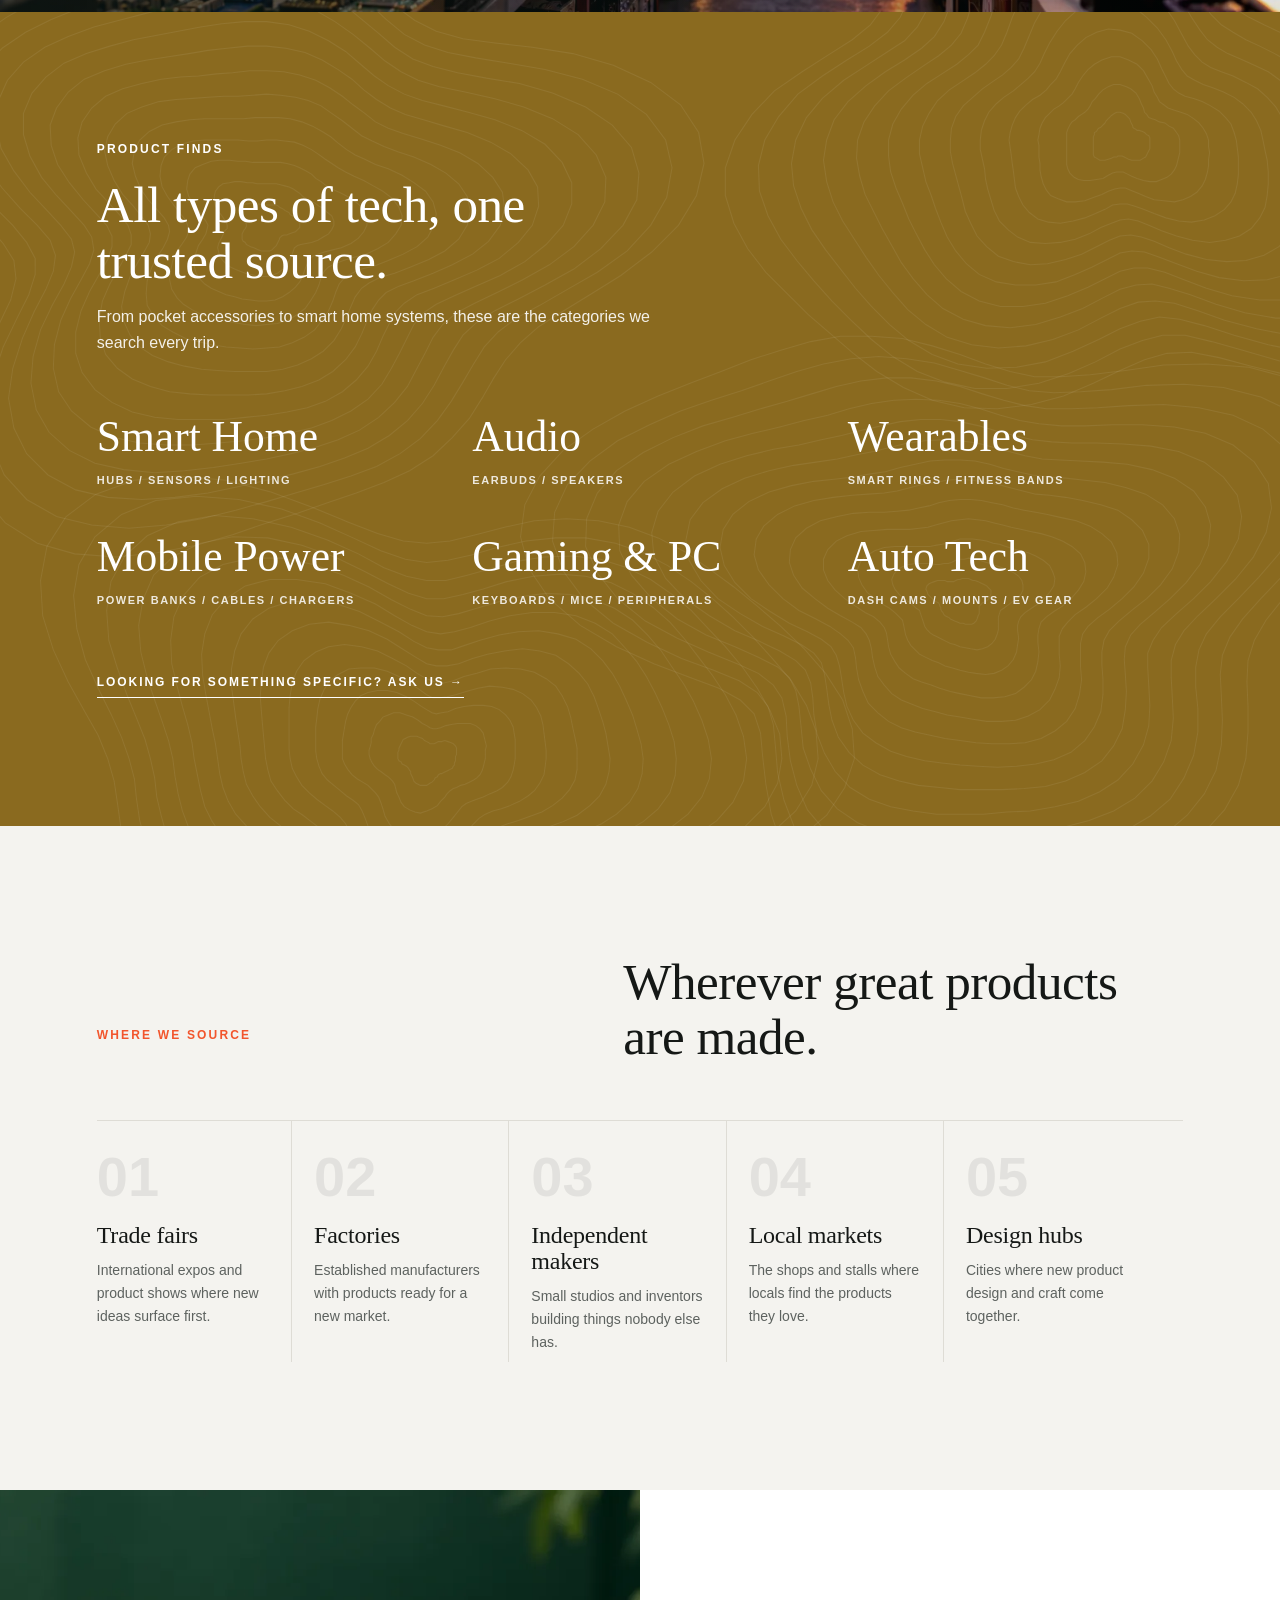
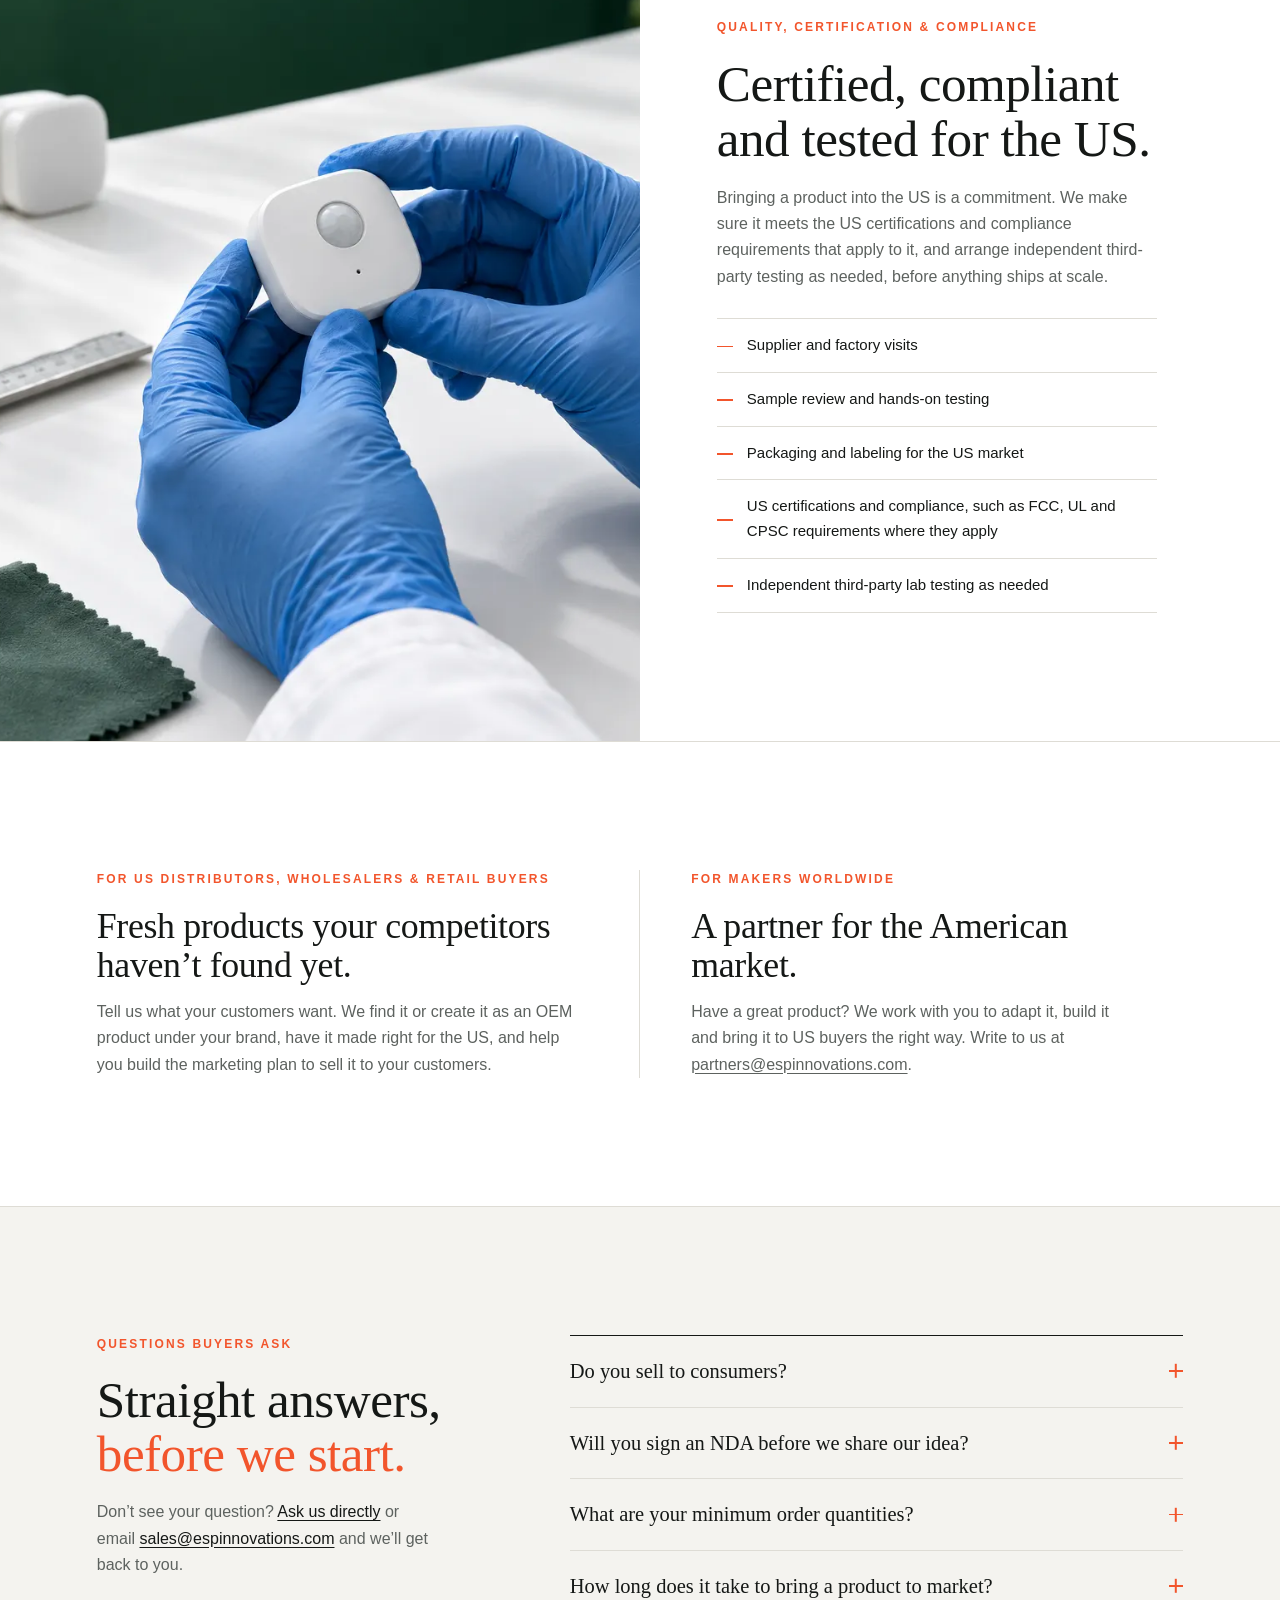
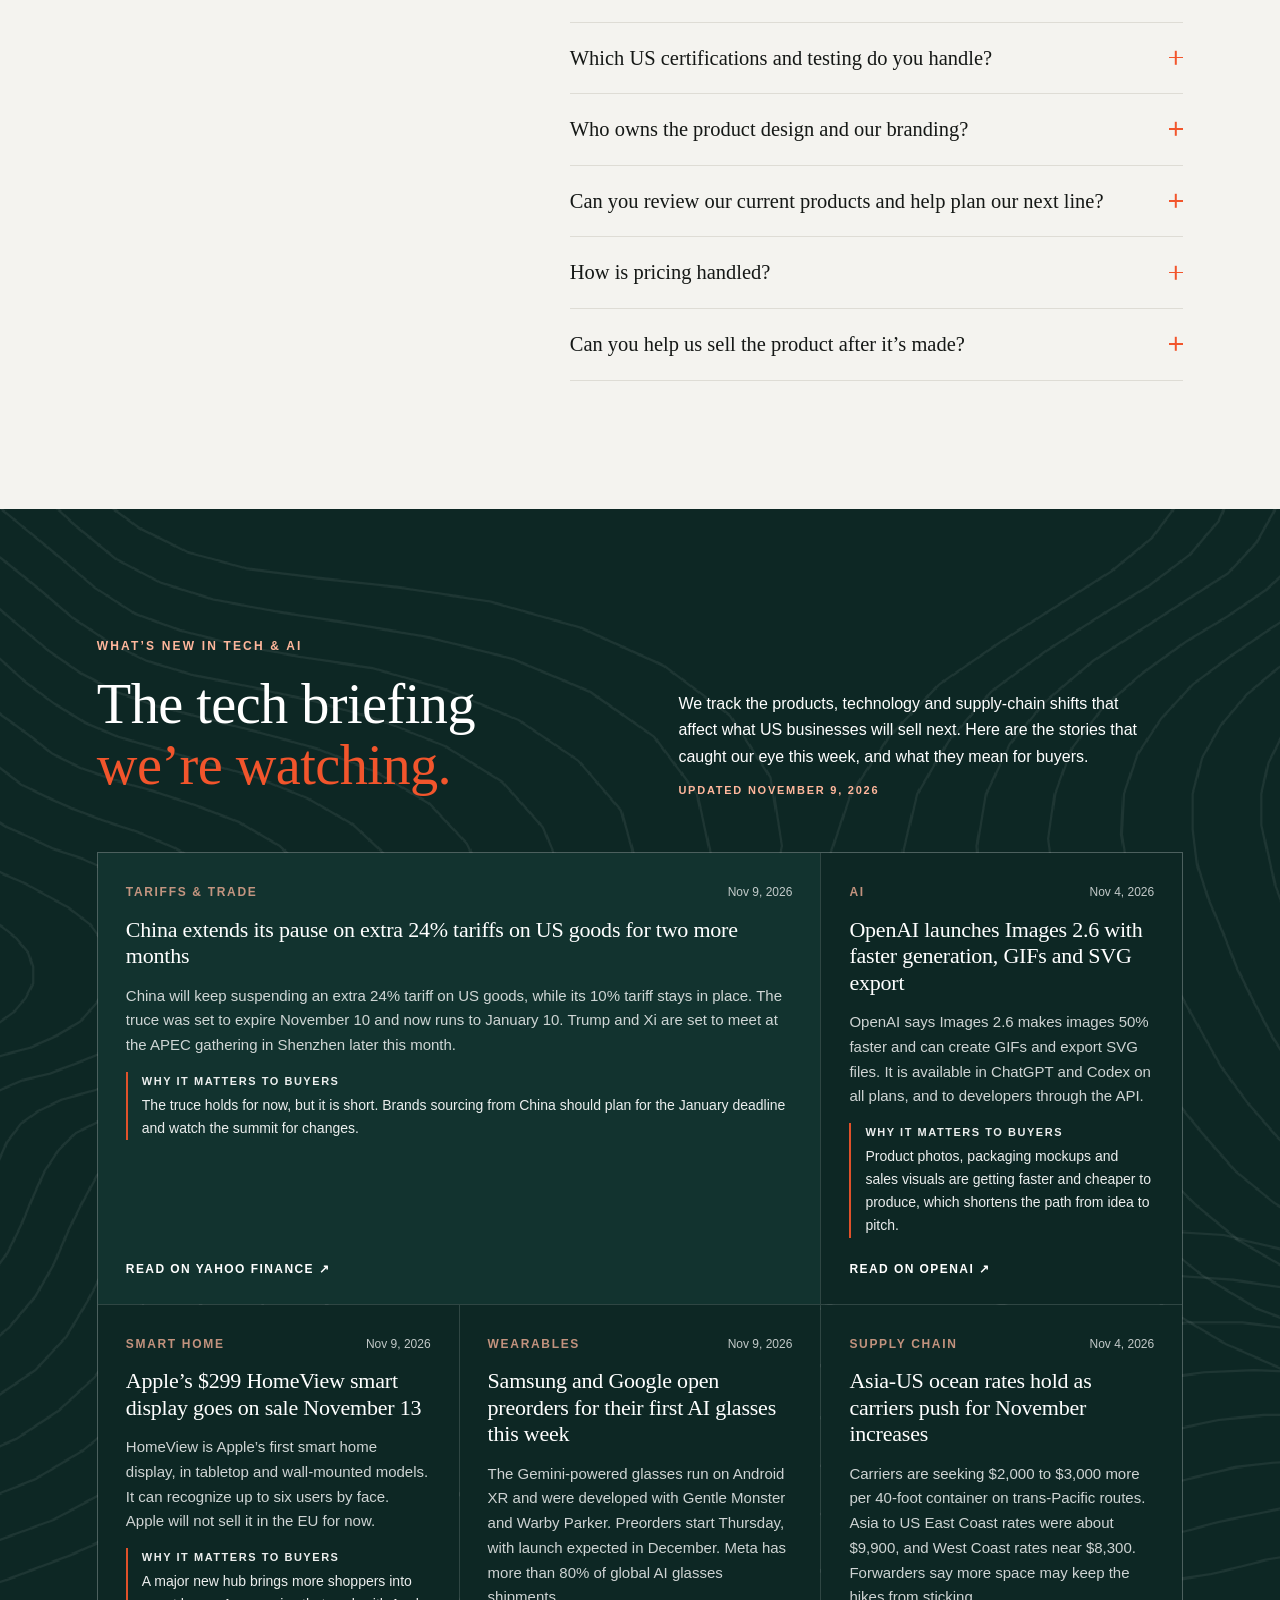
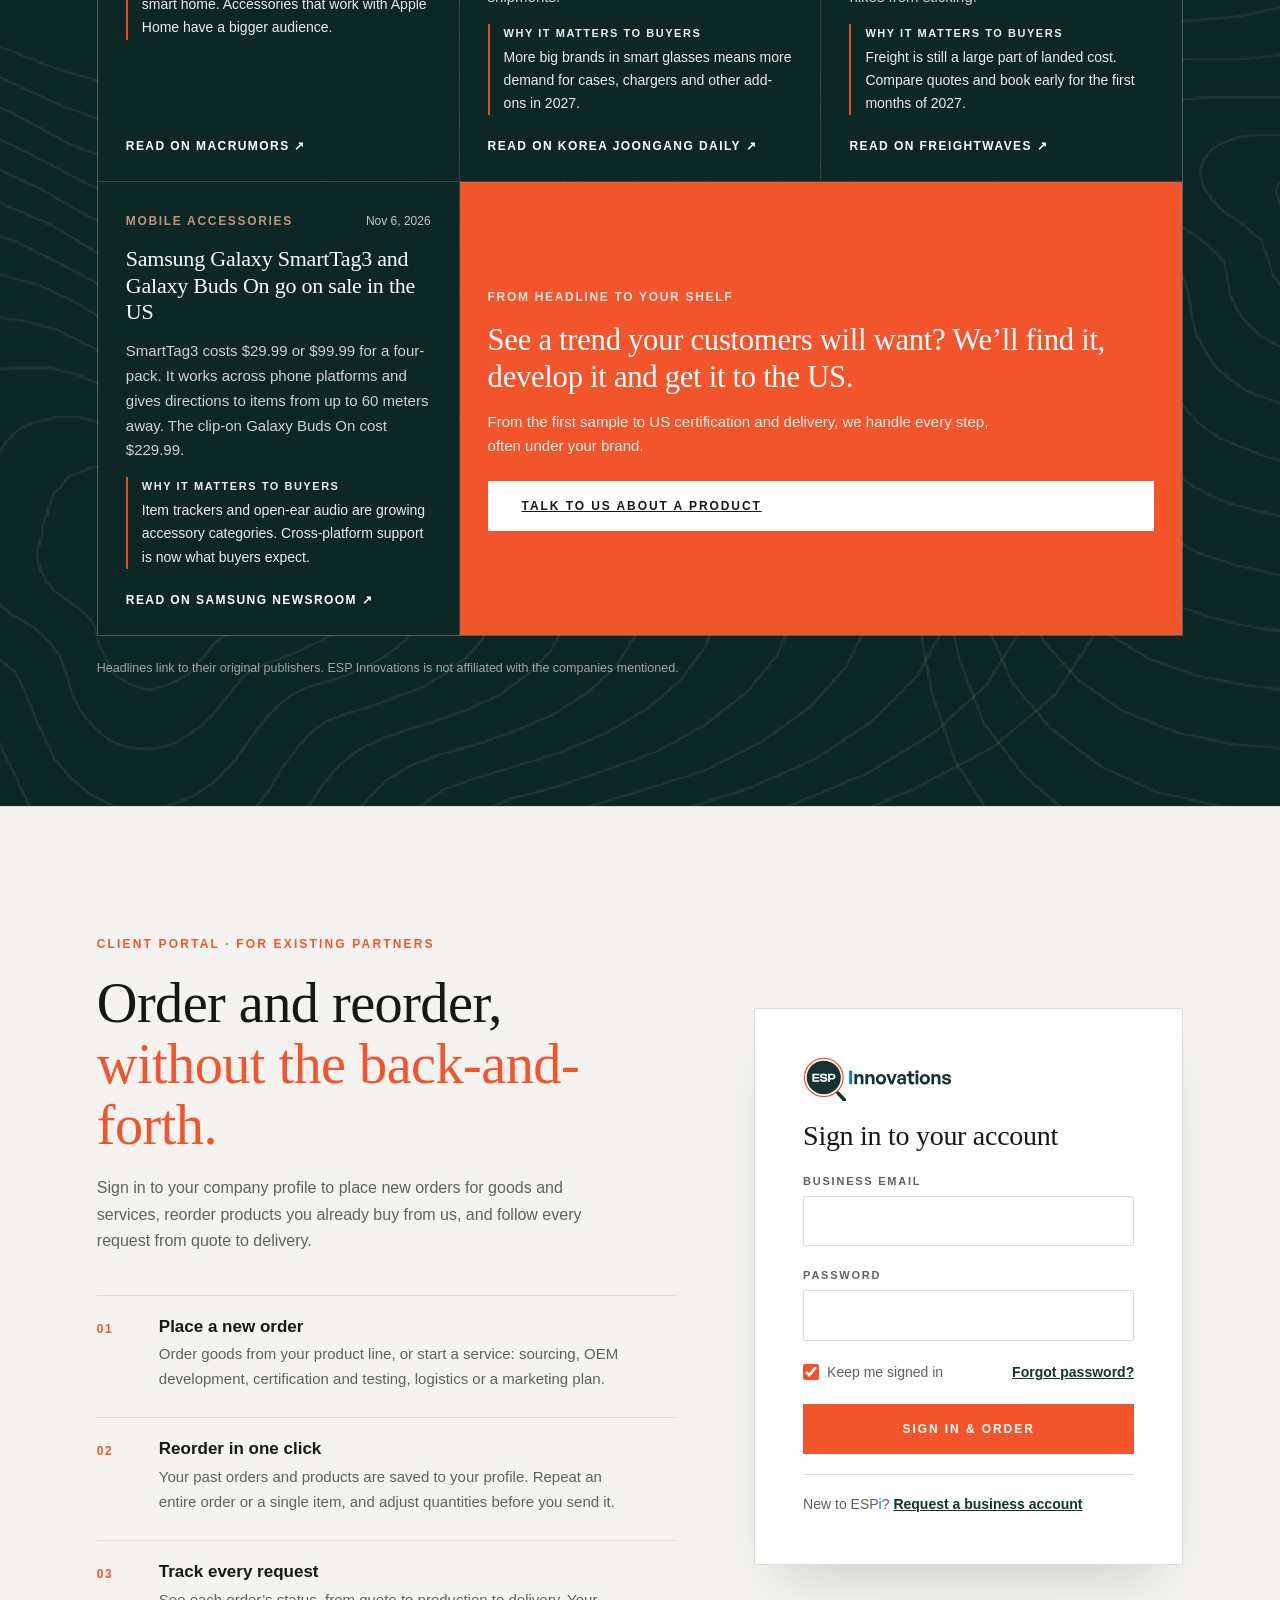
==== commit e3af88ad: "Weekly news refresh: Nov 9, 2026" ====
--- a/index.html
+++ b/index.html
@@ -509,50 +509,50 @@
         <p class="eyebrow light">What&rsquo;s new in tech &amp; AI</p>
         <h2 id="news-title">The tech briefing<br><em>we&rsquo;re watching.</em></h2>
       </div>
-      <p class="news-intro">We track the products, technology and supply-chain shifts that affect what US businesses will sell next. Here are the stories that caught our eye this week, and what they mean for buyers.<span class="news-updated">Updated November 2, 2026</span></p>
+      <p class="news-intro">We track the products, technology and supply-chain shifts that affect what US businesses will sell next. Here are the stories that caught our eye this week, and what they mean for buyers.<span class="news-updated">Updated November 9, 2026</span></p>
     </div>
     <div class="news-grid">
       <article class="news-card news-feature">
-        <p class="news-meta"><span class="news-cat">Compliance</span><time>Oct 29, 2026</time></p>
-        <h3><a href="https://www.thestar.com.my/aseanplus/aseanplus-news/2026/10/31/us-bans-chinese-labs-from-testing-electronics-ahead-of-trump-xi-meeting" target="_blank" rel="noopener">FCC votes to stop recognizing test labs in China starting December 2028</a></h3>
-        <p class="news-sum">The FCC voted to bar test labs and certification bodies in China, and in other economies without a reciprocal agreement with the US, from testing electronics for the US market. More than 80% of US-bound electronics are tested in China today.</p>
-        <p class="news-why"><b>Why it matters to buyers</b>FCC testing is required before most electronics can be sold in the US. Brands should start planning now for where their products will be tested after 2028.</p>
-        <a class="news-src" href="https://www.thestar.com.my/aseanplus/aseanplus-news/2026/10/31/us-bans-chinese-labs-from-testing-electronics-ahead-of-trump-xi-meeting" target="_blank" rel="noopener">Read on The Star <span aria-hidden="true">&nearr;</span></a>
+        <p class="news-meta"><span class="news-cat">Tariffs &amp; trade</span><time>Nov 9, 2026</time></p>
+        <h3><a href="https://finance.yahoo.com/economy/policy/articles/china-extends-pause-24-us-043635075.html" target="_blank" rel="noopener">China extends its pause on extra 24% tariffs on US goods for two more months</a></h3>
+        <p class="news-sum">China will keep suspending an extra 24% tariff on US goods, while its 10% tariff stays in place. The truce was set to expire November 10 and now runs to January 10. Trump and Xi are set to meet at the APEC gathering in Shenzhen later this month.</p>
+        <p class="news-why"><b>Why it matters to buyers</b>The truce holds for now, but it is short. Brands sourcing from China should plan for the January deadline and watch the summit for changes.</p>
+        <a class="news-src" href="https://finance.yahoo.com/economy/policy/articles/china-extends-pause-24-us-043635075.html" target="_blank" rel="noopener">Read on Yahoo Finance <span aria-hidden="true">&nearr;</span></a>
       </article>
       <article class="news-card">
-        <p class="news-meta"><span class="news-cat">AI</span><time>Oct 26, 2026</time></p>
-        <h3><a href="https://openai.com/index/introducing-gpt-6-1-terra/" target="_blank" rel="noopener">OpenAI releases GPT-6.1 Terra, a faster, lower-cost model for everyday work</a></h3>
-        <p class="news-sum">OpenAI says Terra is built for computer-based tasks like filling out forms, reading technical drawings and drafting proposals. Its standard API price is 50% lower than the earlier GPT-5.6 Terra.</p>
-        <p class="news-why"><b>Why it matters to buyers</b>Cheaper, faster AI makes it easier to add smart features to products and to automate paperwork across the supply chain.</p>
-        <a class="news-src" href="https://openai.com/index/introducing-gpt-6-1-terra/" target="_blank" rel="noopener">Read on OpenAI <span aria-hidden="true">&nearr;</span></a>
+        <p class="news-meta"><span class="news-cat">AI</span><time>Nov 4, 2026</time></p>
+        <h3><a href="https://openai.com/index/introducing-images-2-6/" target="_blank" rel="noopener">OpenAI launches Images 2.6 with faster generation, GIFs and SVG export</a></h3>
+        <p class="news-sum">OpenAI says Images 2.6 makes images 50% faster and can create GIFs and export SVG files. It is available in ChatGPT and Codex on all plans, and to developers through the API.</p>
+        <p class="news-why"><b>Why it matters to buyers</b>Product photos, packaging mockups and sales visuals are getting faster and cheaper to produce, which shortens the path from idea to pitch.</p>
+        <a class="news-src" href="https://openai.com/index/introducing-images-2-6/" target="_blank" rel="noopener">Read on OpenAI <span aria-hidden="true">&nearr;</span></a>
       </article>
       <article class="news-card">
-        <p class="news-meta"><span class="news-cat">Components</span><time>Oct 30, 2026</time></p>
-        <h3><a href="https://biz.chosun.com/en/en-it/2026/10/30/ASPG5INZZBFOTDGSVINATFQVDI/" target="_blank" rel="noopener">PC memory prices hit a new record in October</a></h3>
-        <p class="news-sum">The contract price of a mainstream DDR4 memory chip rose 5.77% to $27.50, a record, as makers shift output to AI servers. TrendForce expects PC memory prices to climb another 13% to 18% this quarter.</p>
-        <p class="news-why"><b>Why it matters to buyers</b>Any product with memory inside is getting more expensive to build. Locking in specs and orders early helps protect margins.</p>
-        <a class="news-src" href="https://biz.chosun.com/en/en-it/2026/10/30/ASPG5INZZBFOTDGSVINATFQVDI/" target="_blank" rel="noopener">Read on Chosun Biz <span aria-hidden="true">&nearr;</span></a>
+        <p class="news-meta"><span class="news-cat">Smart home</span><time>Nov 9, 2026</time></p>
+        <h3><a href="https://www.macrumors.com/2026/11/09/apple-launching-two-new-products-on-november-13/" target="_blank" rel="noopener">Apple&rsquo;s $299 HomeView smart display goes on sale November 13</a></h3>
+        <p class="news-sum">HomeView is Apple&rsquo;s first smart home display, in tabletop and wall-mounted models. It can recognize up to six users by face. Apple will not sell it in the EU for now.</p>
+        <p class="news-why"><b>Why it matters to buyers</b>A major new hub brings more shoppers into smart home. Accessories that work with Apple Home have a bigger audience.</p>
+        <a class="news-src" href="https://www.macrumors.com/2026/11/09/apple-launching-two-new-products-on-november-13/" target="_blank" rel="noopener">Read on MacRumors <span aria-hidden="true">&nearr;</span></a>
       </article>
       <article class="news-card">
-        <p class="news-meta"><span class="news-cat">Tariffs &amp; trade</span><time>Oct 29, 2026</time></p>
-        <h3><a href="https://www.supplychaindive.com/news/trump-opts-for-trade-talks-over-tariffs-for-robotics-industrial-machinery/873166/" target="_blank" rel="noopener">US picks trade talks over immediate tariffs on robotics and industrial machinery</a></h3>
-        <p class="news-sum">After a Section 232 probe, the president directed officials to negotiate with trading partners instead of adding tariffs right away. They must report progress within 180 days, and tariffs remain an option.</p>
-        <p class="news-why"><b>Why it matters to buyers</b>Duties on machinery and parts are on hold for now, but not off the table. Six months is a useful window to review sourcing.</p>
-        <a class="news-src" href="https://www.supplychaindive.com/news/trump-opts-for-trade-talks-over-tariffs-for-robotics-industrial-machinery/873166/" target="_blank" rel="noopener">Read on Supply Chain Dive <span aria-hidden="true">&nearr;</span></a>
+        <p class="news-meta"><span class="news-cat">Wearables</span><time>Nov 9, 2026</time></p>
+        <h3><a href="https://www.koreajoongangdaily.com/business/preorders-for-smart-glasses-built-by-samsung-google-to-begin-on-thursday/12963271" target="_blank" rel="noopener">Samsung and Google open preorders for their first AI glasses this week</a></h3>
+        <p class="news-sum">The Gemini-powered glasses run on Android XR and were developed with Gentle Monster and Warby Parker. Preorders start Thursday, with launch expected in December. Meta has more than 80% of global AI glasses shipments.</p>
+        <p class="news-why"><b>Why it matters to buyers</b>More big brands in smart glasses means more demand for cases, chargers and other add-ons in 2027.</p>
+        <a class="news-src" href="https://www.koreajoongangdaily.com/business/preorders-for-smart-glasses-built-by-samsung-google-to-begin-on-thursday/12963271" target="_blank" rel="noopener">Read on Korea JoongAng Daily <span aria-hidden="true">&nearr;</span></a>
       </article>
       <article class="news-card">
-        <p class="news-meta"><span class="news-cat">Smart home</span><time>Oct 28, 2026</time></p>
-        <h3><a href="https://www.zdnet.com/home-and-office/amazon-echo-smart-home-announcements-october-2026-price-availability/" target="_blank" rel="noopener">Amazon launches five new Echo devices, including a smart alarm clock and photo frame</a></h3>
-        <p class="news-sum">The lineup includes the $200 Echo Time, the $230 Alexa Photo Frame, a $100 Echo Dot and a camera-equipped Echo Studio. Several work as smart home hubs with Matter, Thread and Zigbee support.</p>
-        <p class="news-why"><b>Why it matters to buyers</b>Matter and Thread support is becoming standard. Smart home accessories that skip it risk being left out of major ecosystems.</p>
-        <a class="news-src" href="https://www.zdnet.com/home-and-office/amazon-echo-smart-home-announcements-october-2026-price-availability/" target="_blank" rel="noopener">Read on ZDNET <span aria-hidden="true">&nearr;</span></a>
+        <p class="news-meta"><span class="news-cat">Supply chain</span><time>Nov 4, 2026</time></p>
+        <h3><a href="https://www.freightwaves.com/news/asia-us-container-rates-hold-as-carriers-seek-3000-november-rate-hikes" target="_blank" rel="noopener">Asia-US ocean rates hold as carriers push for November increases</a></h3>
+        <p class="news-sum">Carriers are seeking $2,000 to $3,000 more per 40-foot container on trans-Pacific routes. Asia to US East Coast rates were about $9,900, and West Coast rates near $8,300. Forwarders say more space may keep the hikes from sticking.</p>
+        <p class="news-why"><b>Why it matters to buyers</b>Freight is still a large part of landed cost. Compare quotes and book early for the first months of 2027.</p>
+        <a class="news-src" href="https://www.freightwaves.com/news/asia-us-container-rates-hold-as-carriers-seek-3000-november-rate-hikes" target="_blank" rel="noopener">Read on FreightWaves <span aria-hidden="true">&nearr;</span></a>
       </article>
       <article class="news-card">
-        <p class="news-meta"><span class="news-cat">Wearables</span><time>Oct 28, 2026</time></p>
-        <h3><a href="https://blog.google/products-and-platforms/platforms/android/xreal-aura/" target="_blank" rel="noopener">XREAL Aura becomes the first wired glasses powered by Google&rsquo;s Android XR</a></h3>
-        <p class="news-sum">The glasses weigh under 95 grams and connect by cable to a pocket compute unit with a new Snapdragon chip. They bring Gemini and Google Play apps to the wearer&rsquo;s view, with shipping starting mid-November.</p>
-        <p class="news-why"><b>Why it matters to buyers</b>Smart glasses are moving into mainstream retail, opening room for cases, cables, chargers and other accessories.</p>
-        <a class="news-src" href="https://blog.google/products-and-platforms/platforms/android/xreal-aura/" target="_blank" rel="noopener">Read on Google <span aria-hidden="true">&nearr;</span></a>
+        <p class="news-meta"><span class="news-cat">Mobile accessories</span><time>Nov 6, 2026</time></p>
+        <h3><a href="https://news.samsung.com/us/latest-samsung-devices-galaxy-buds-on-galaxy-smarttag3-available-now/" target="_blank" rel="noopener">Samsung Galaxy SmartTag3 and Galaxy Buds On go on sale in the US</a></h3>
+        <p class="news-sum">SmartTag3 costs $29.99 or $99.99 for a four-pack. It works across phone platforms and gives directions to items from up to 60 meters away. The clip-on Galaxy Buds On cost $229.99.</p>
+        <p class="news-why"><b>Why it matters to buyers</b>Item trackers and open-ear audio are growing accessory categories. Cross-platform support is now what buyers expect.</p>
+        <a class="news-src" href="https://news.samsung.com/us/latest-samsung-devices-galaxy-buds-on-galaxy-smarttag3-available-now/" target="_blank" rel="noopener">Read on Samsung Newsroom <span aria-hidden="true">&nearr;</span></a>
       </article>
       <aside class="news-card news-cta">
         <p class="news-cat">From headline to your shelf</p>
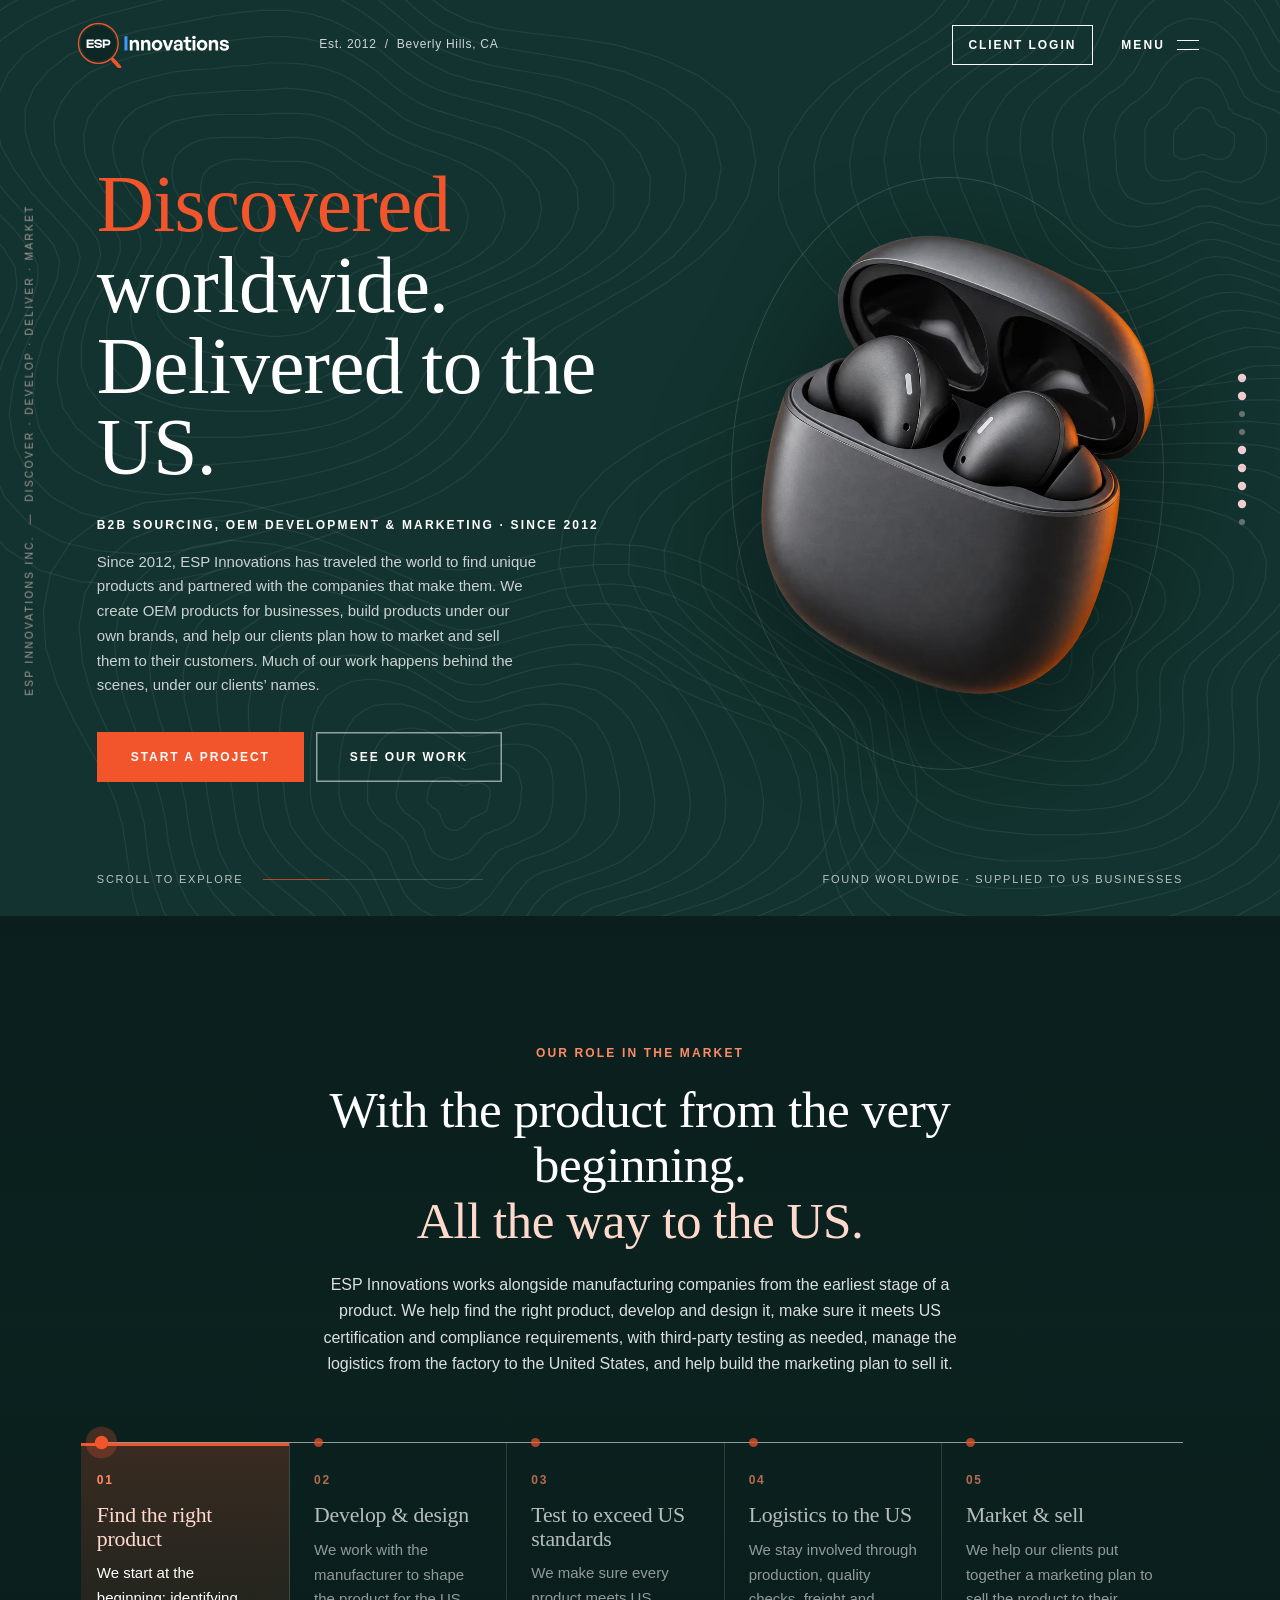
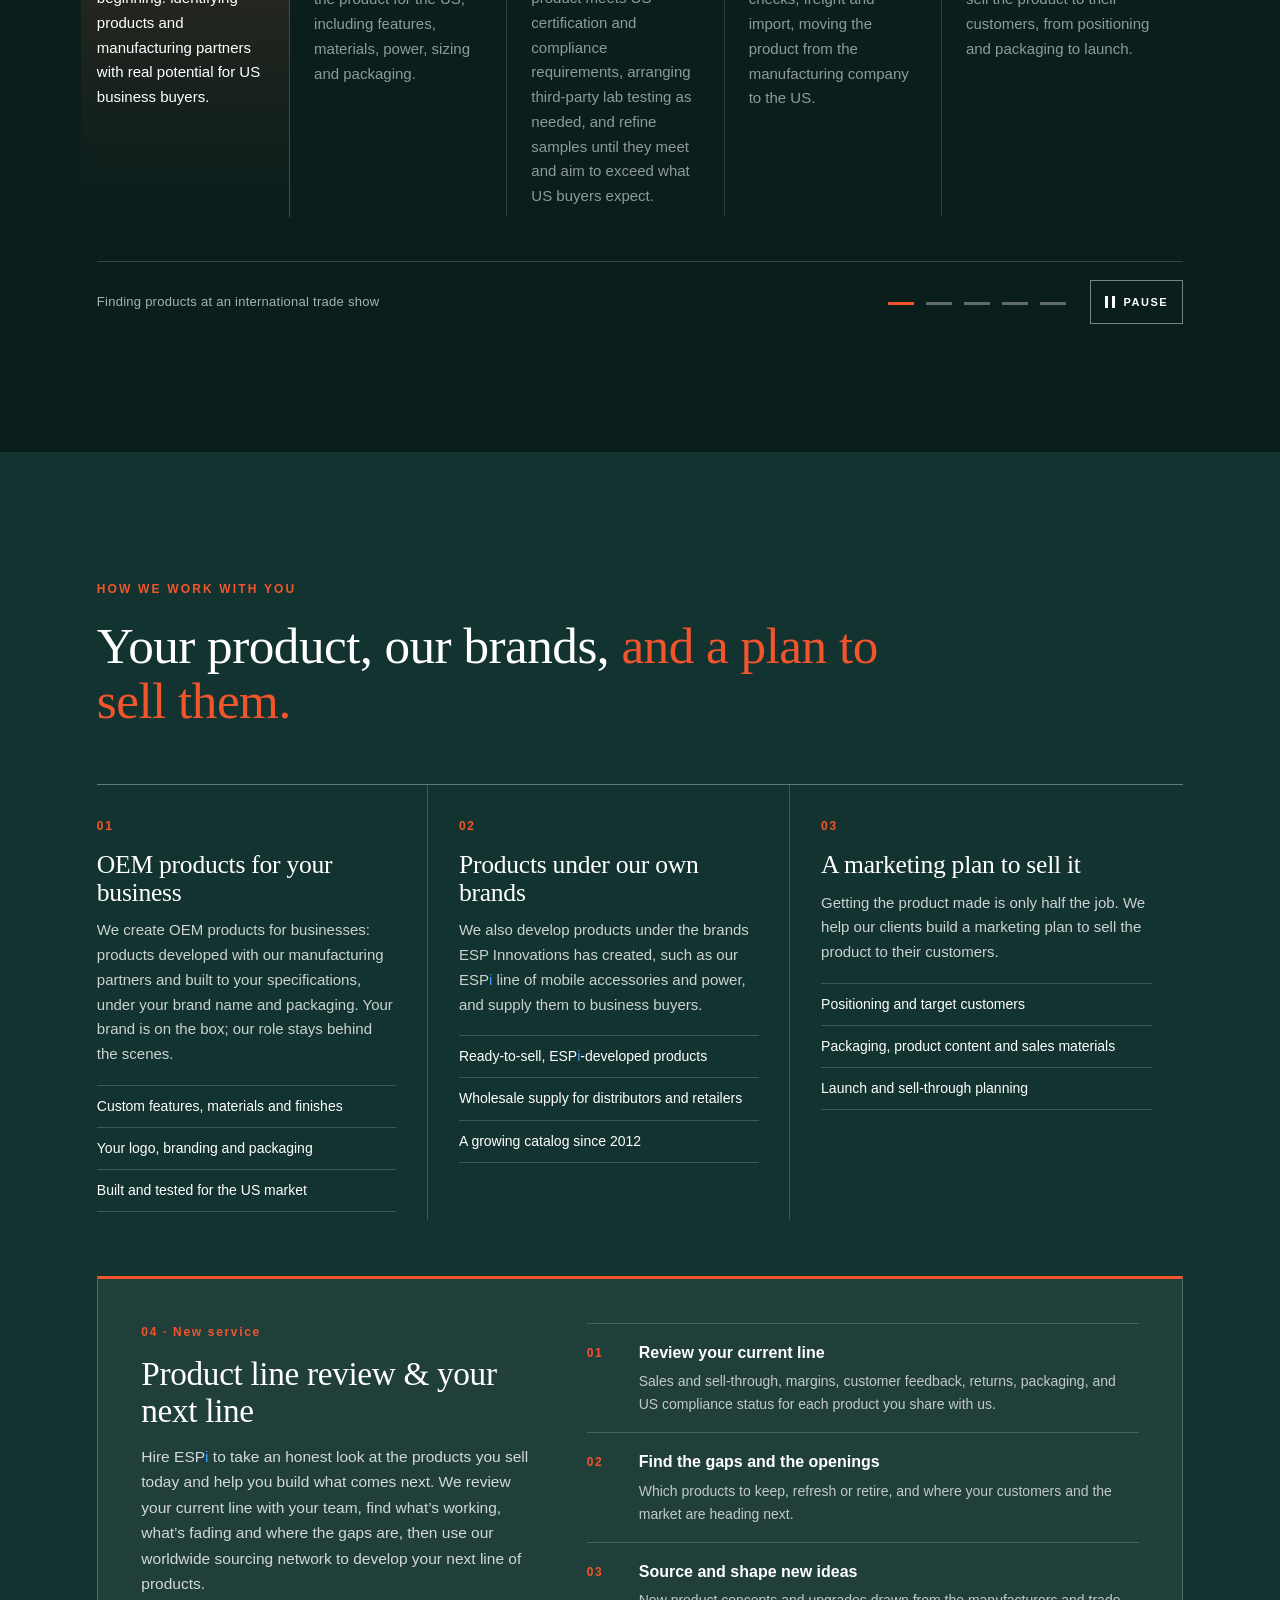
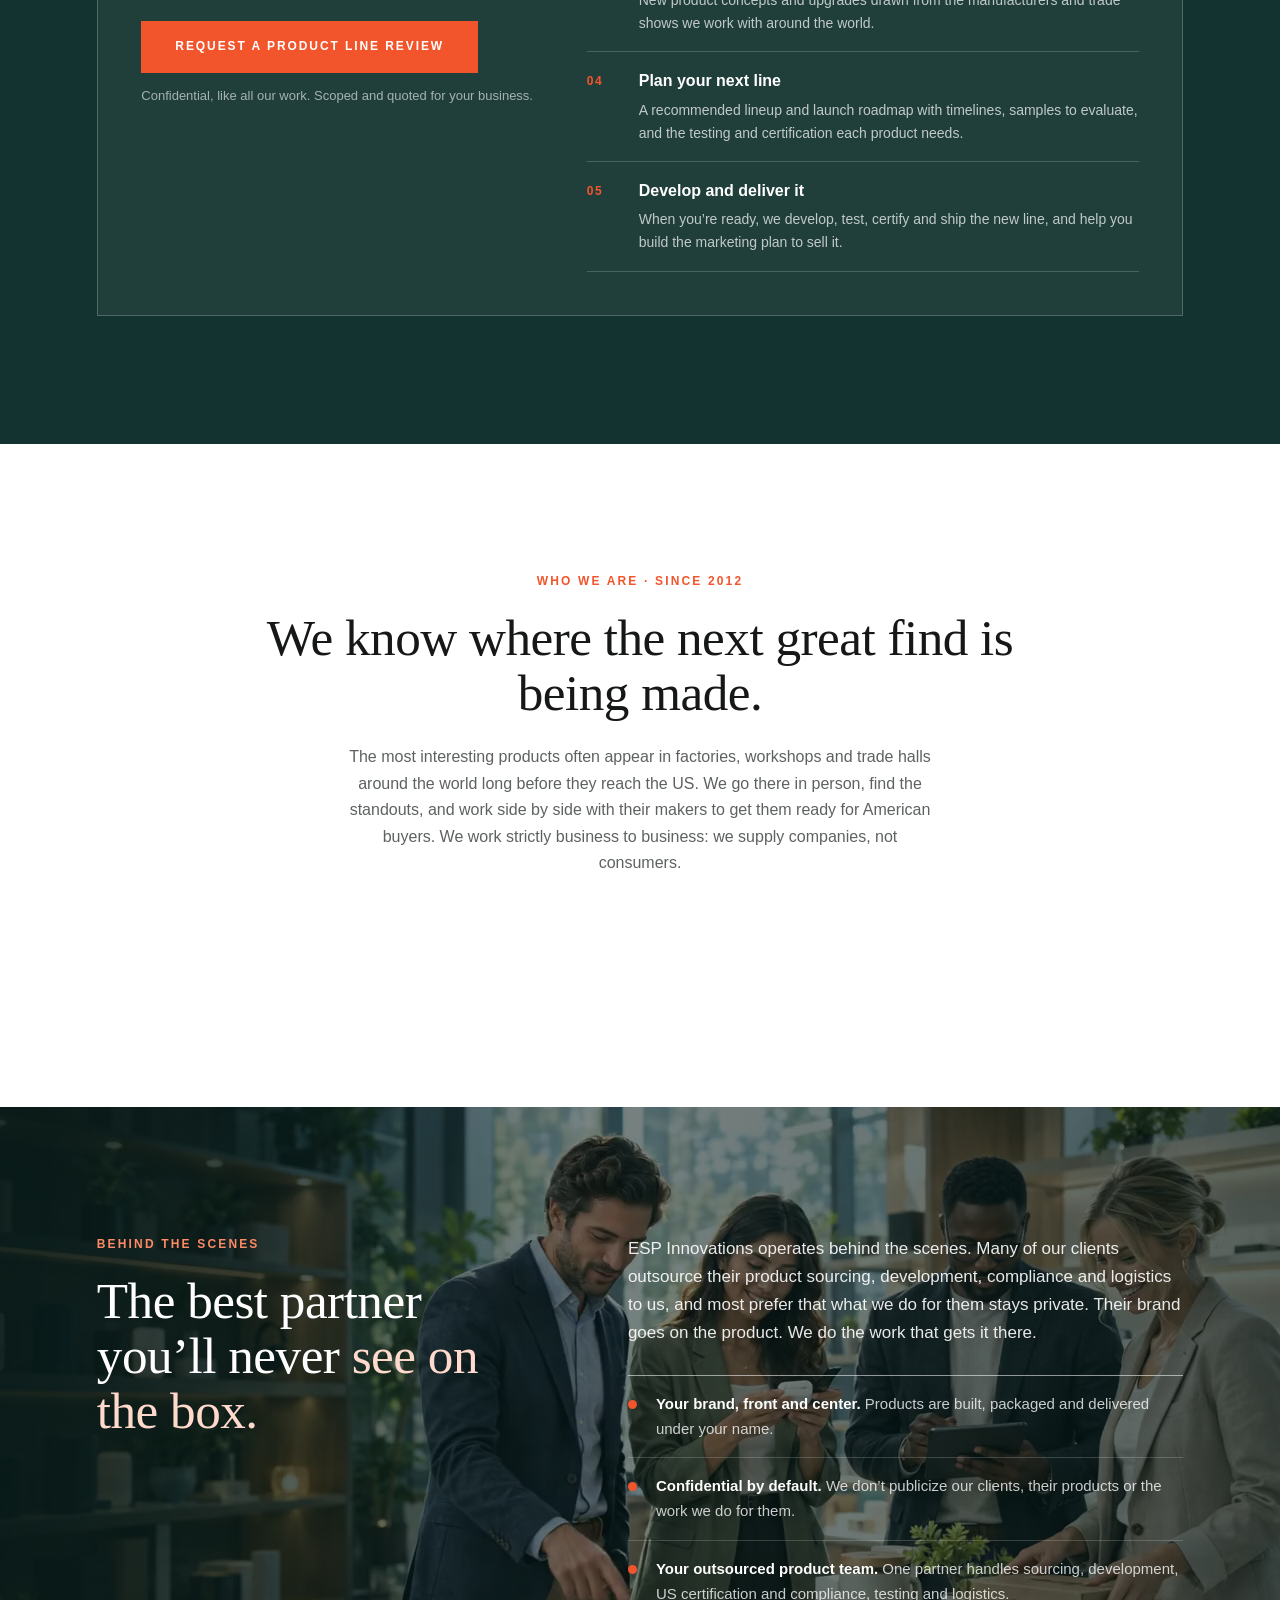
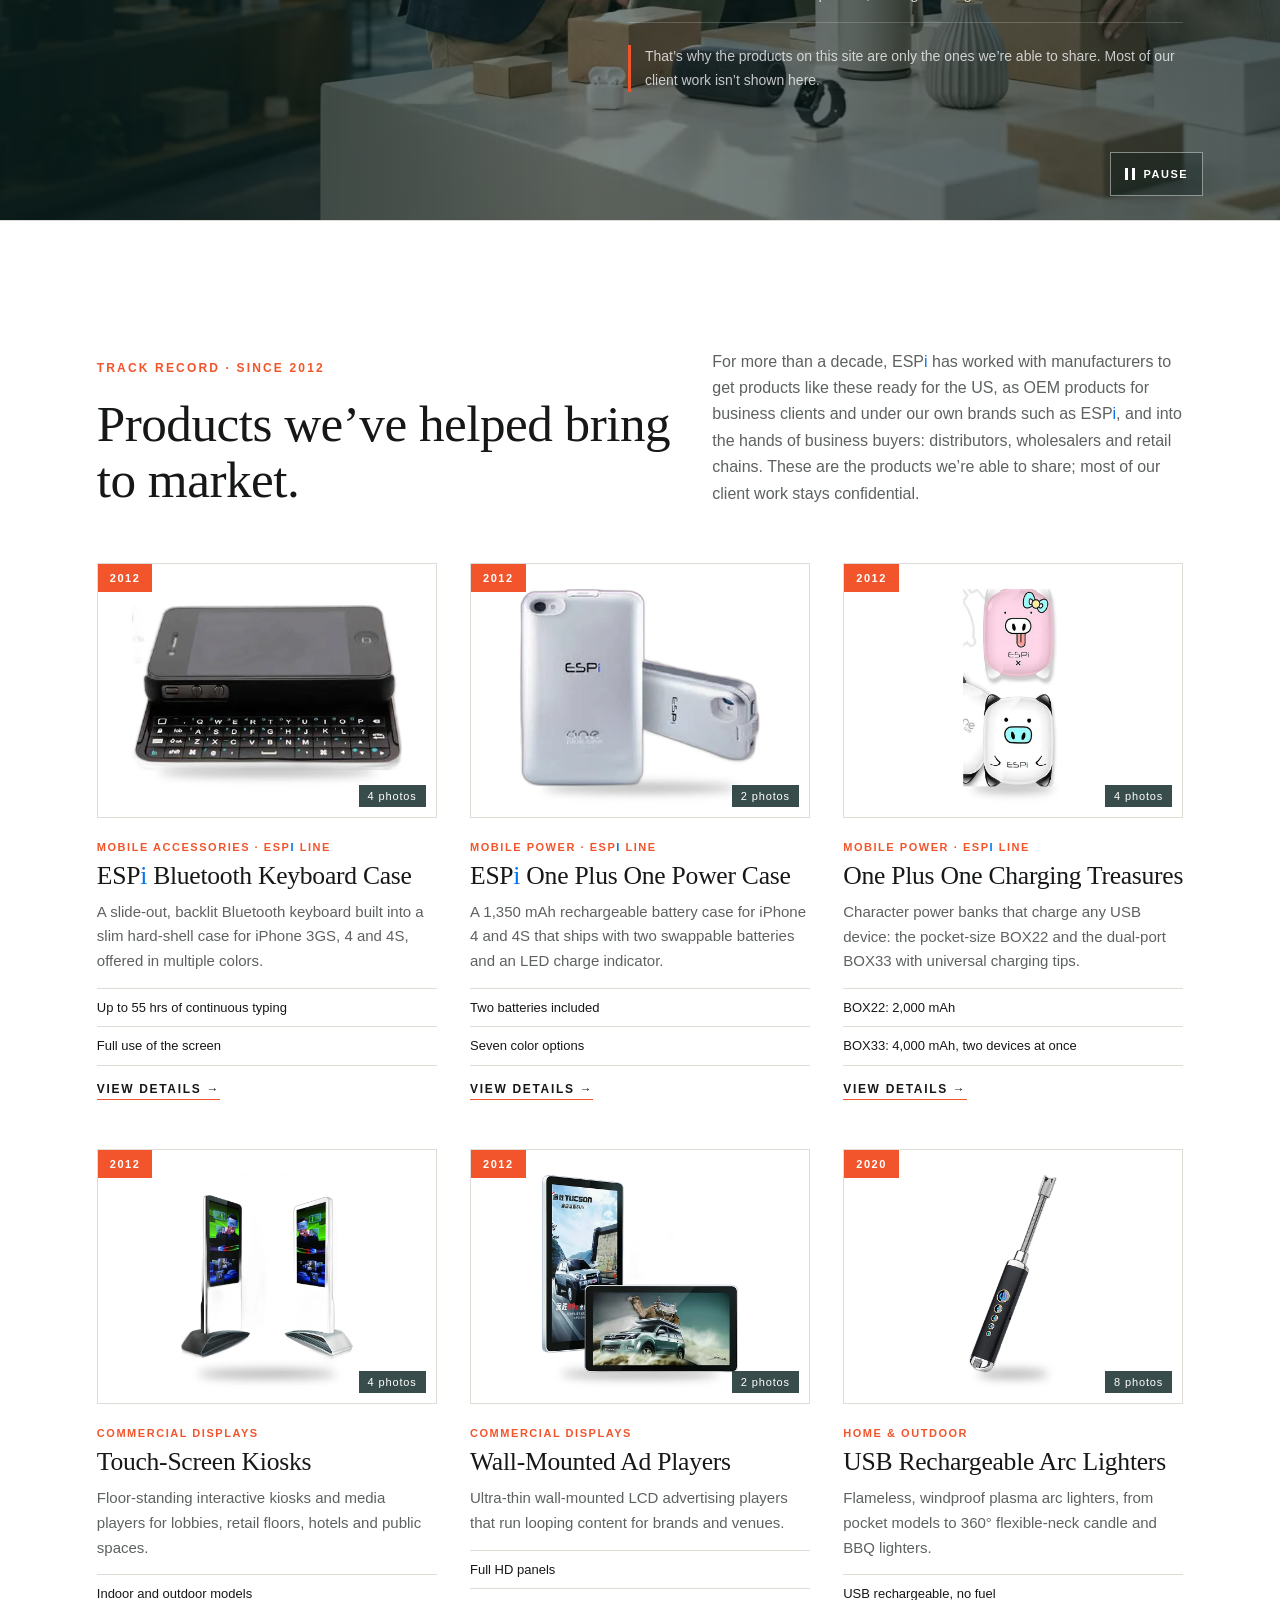
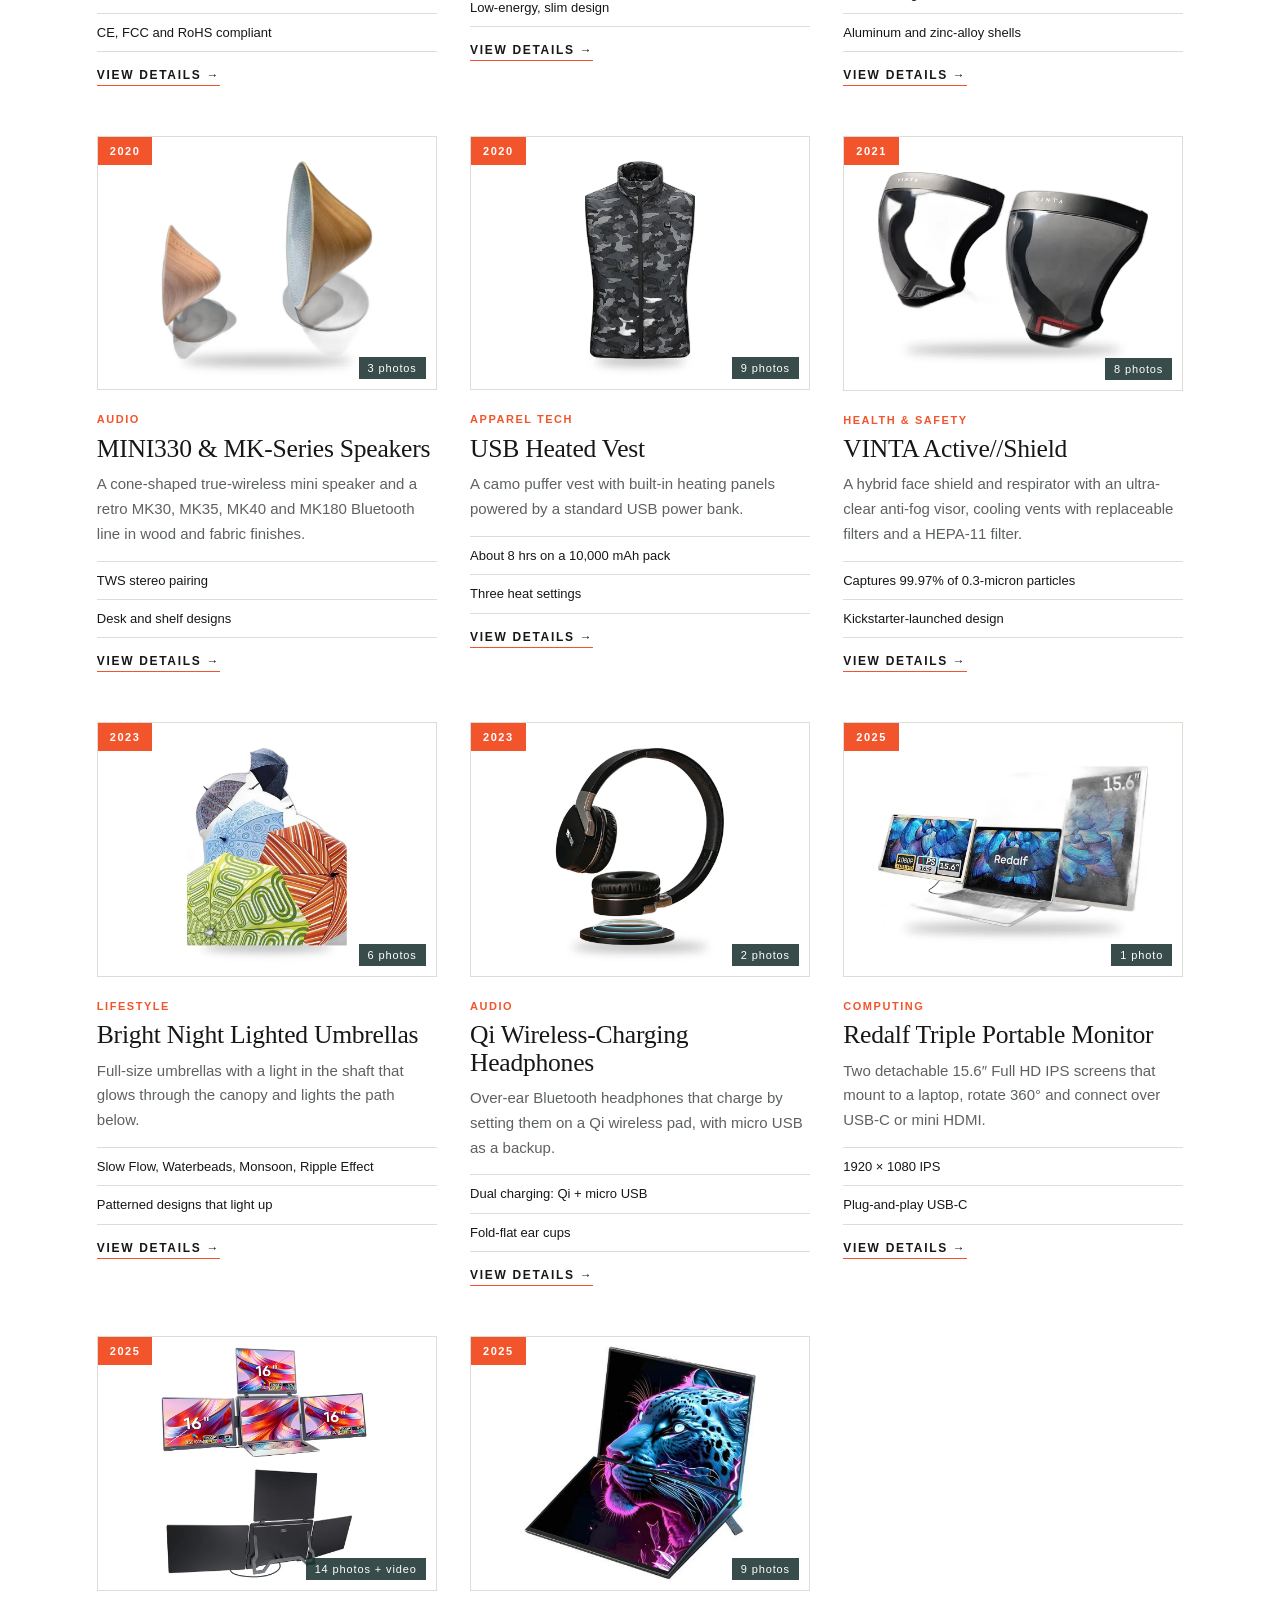
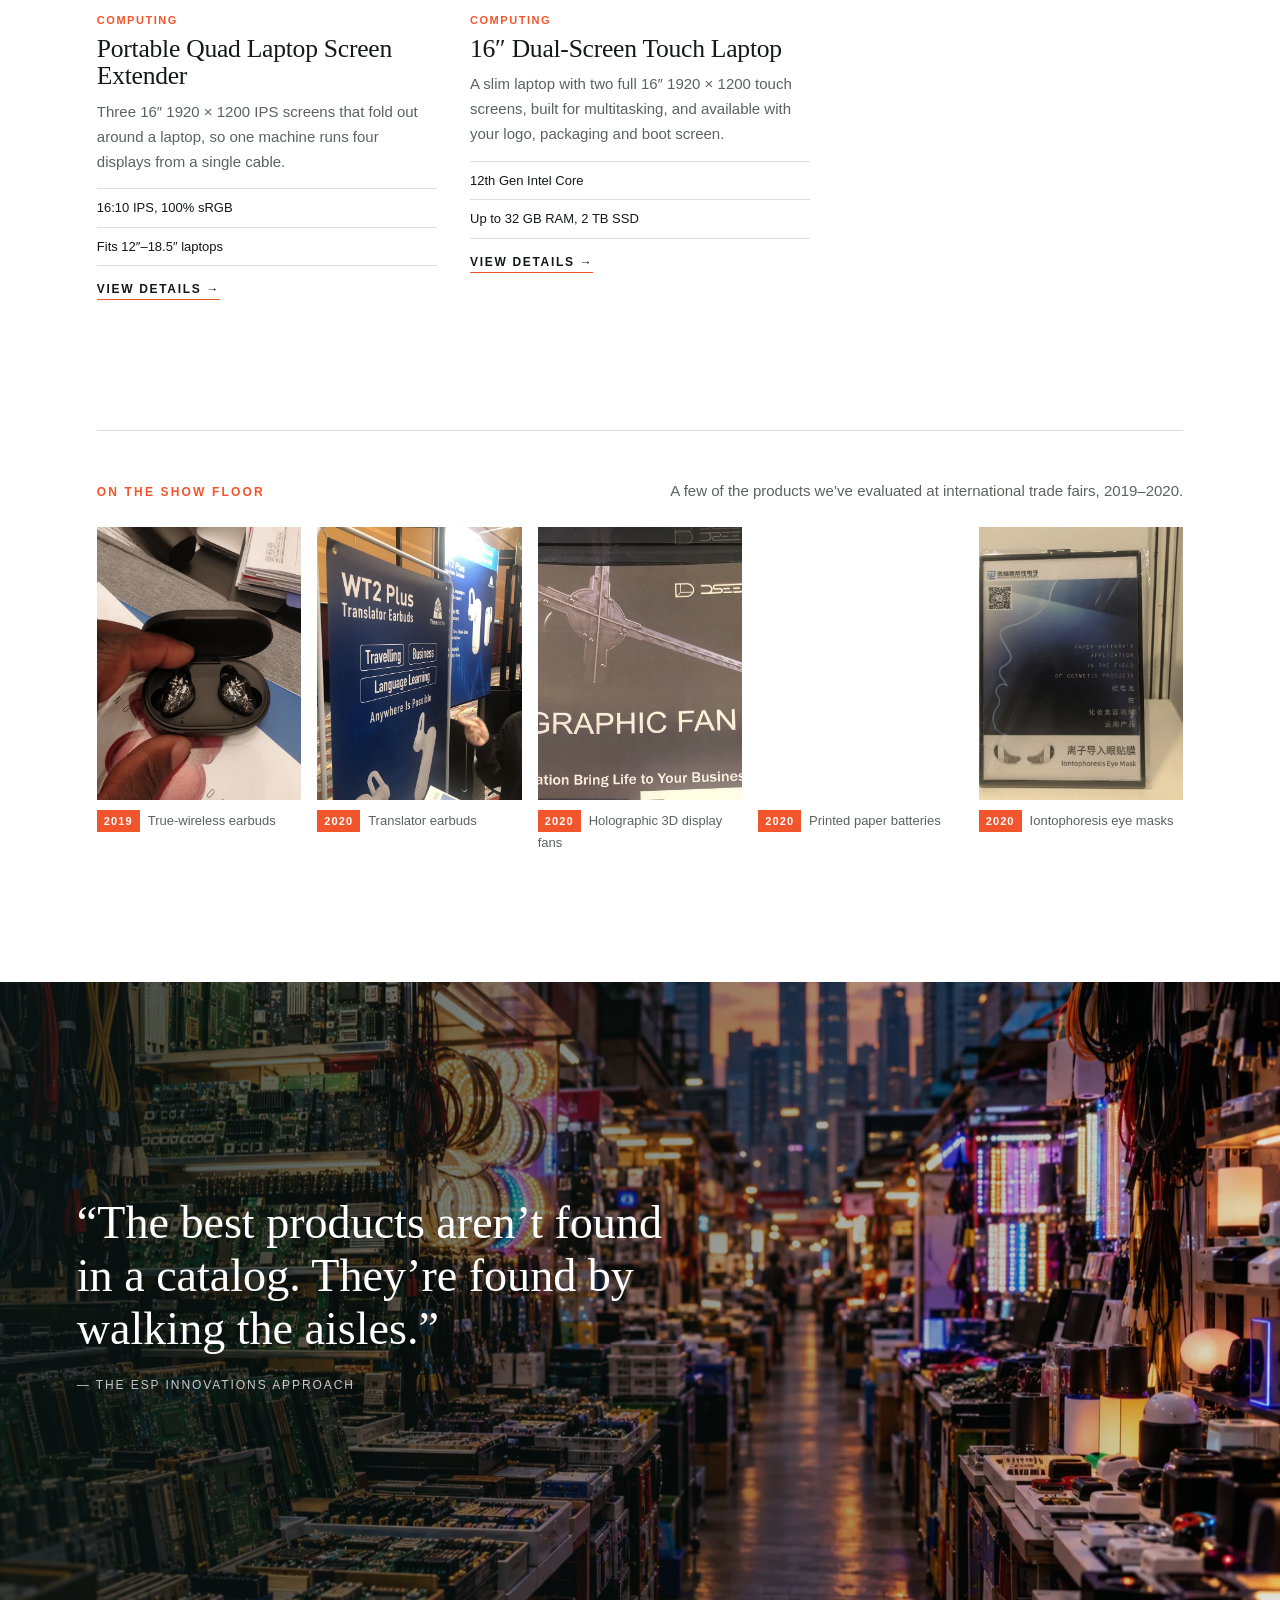
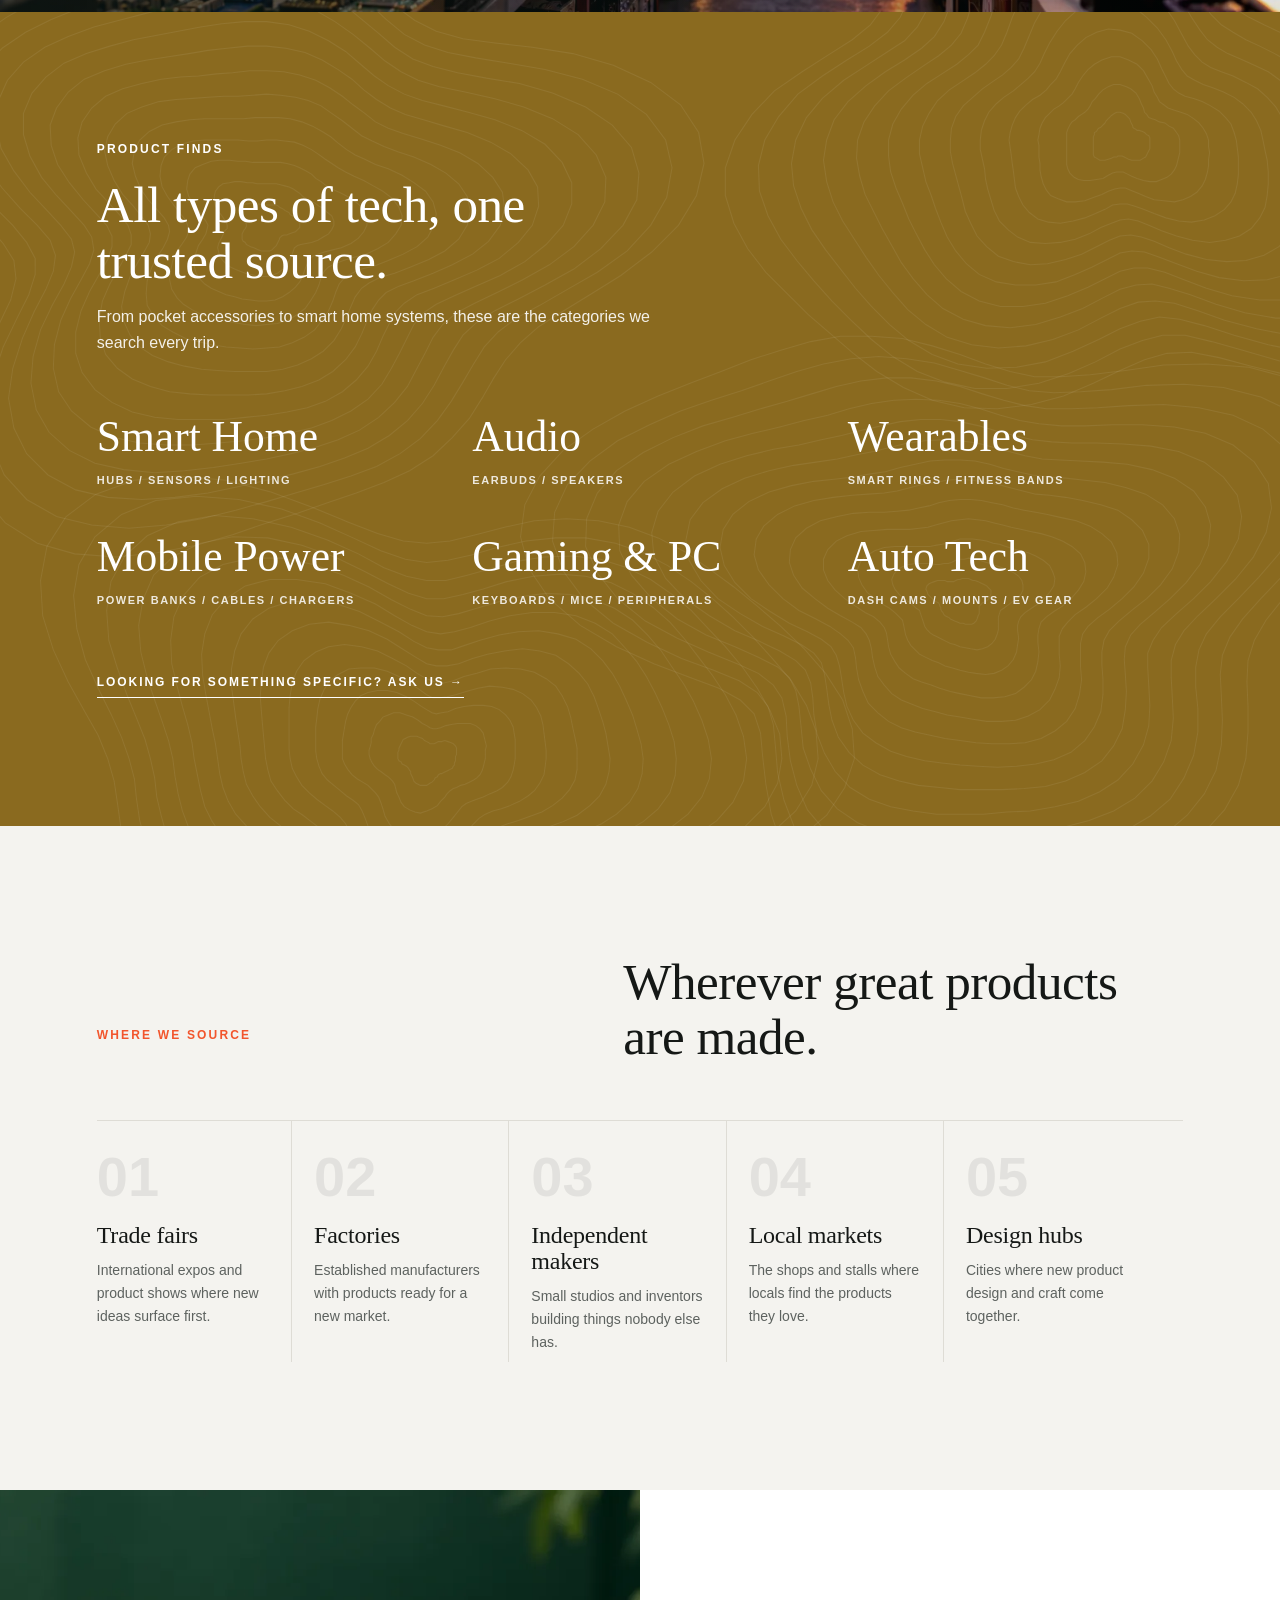
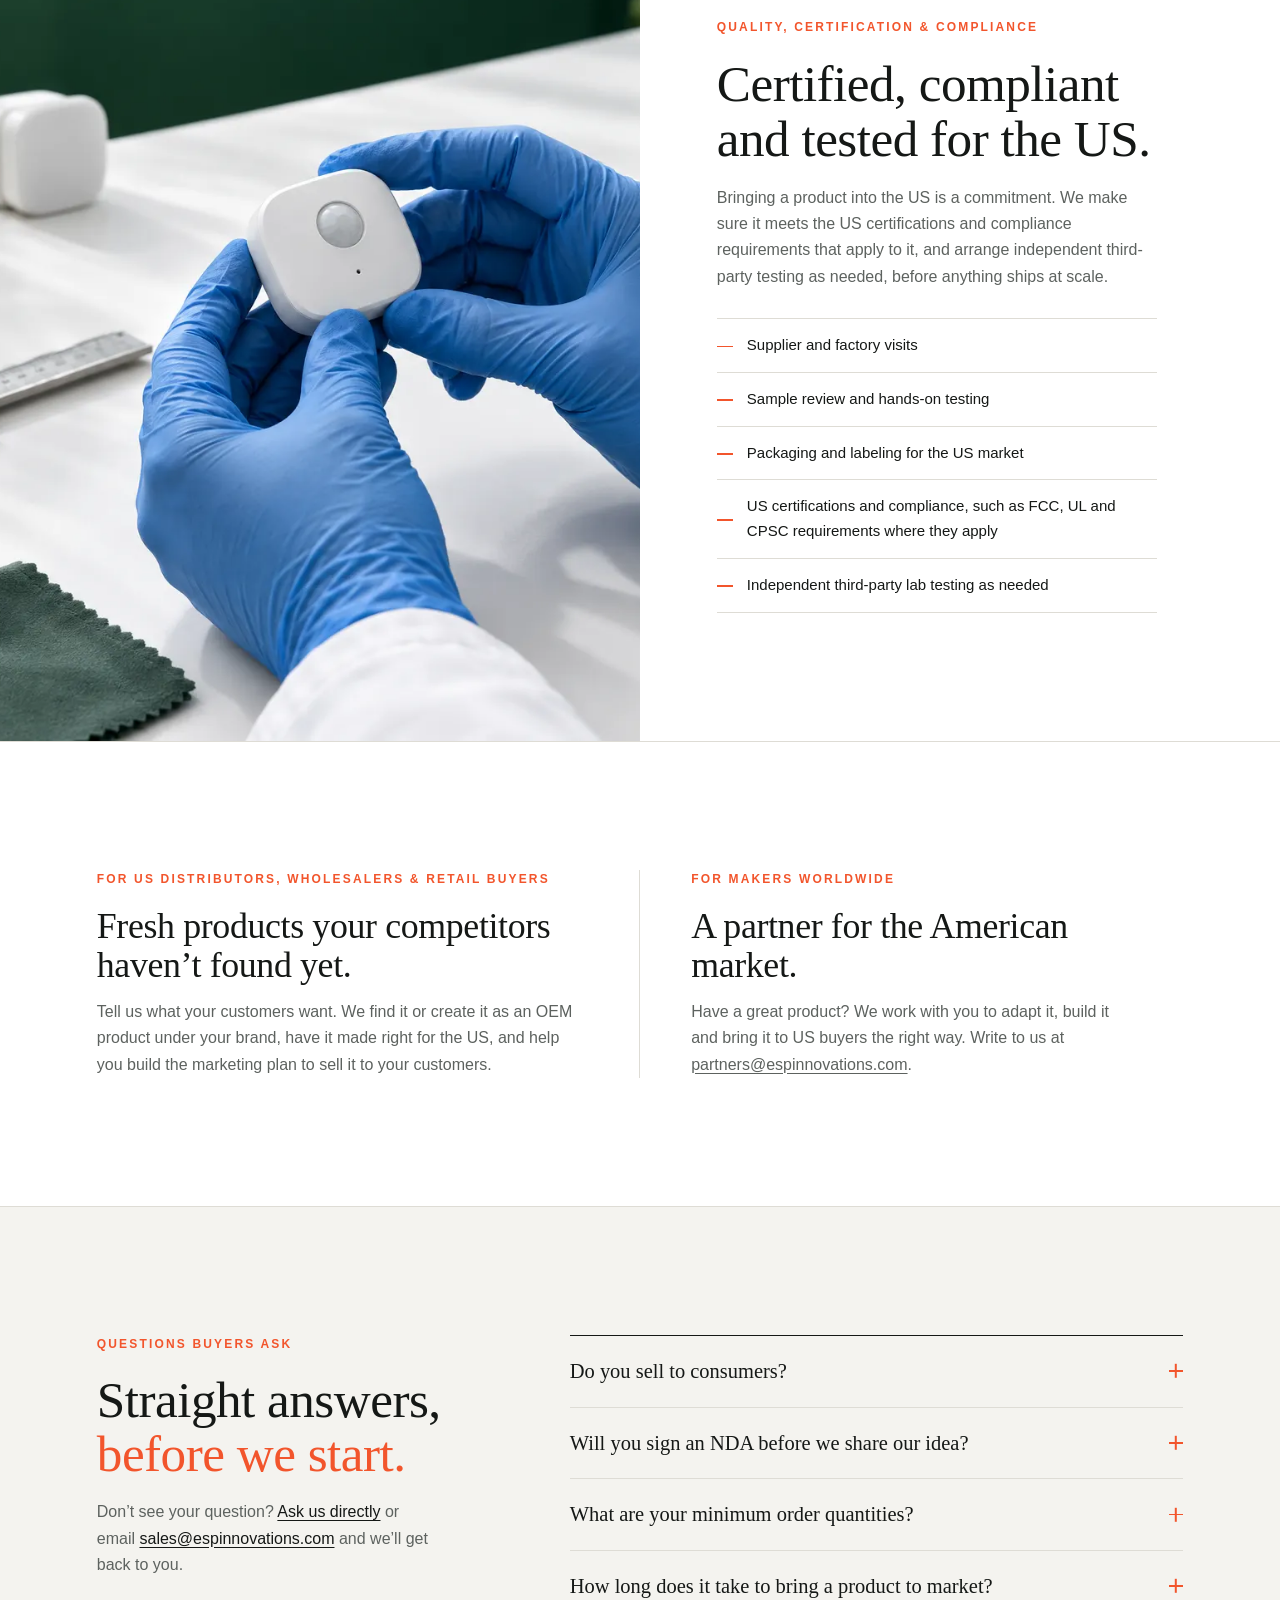
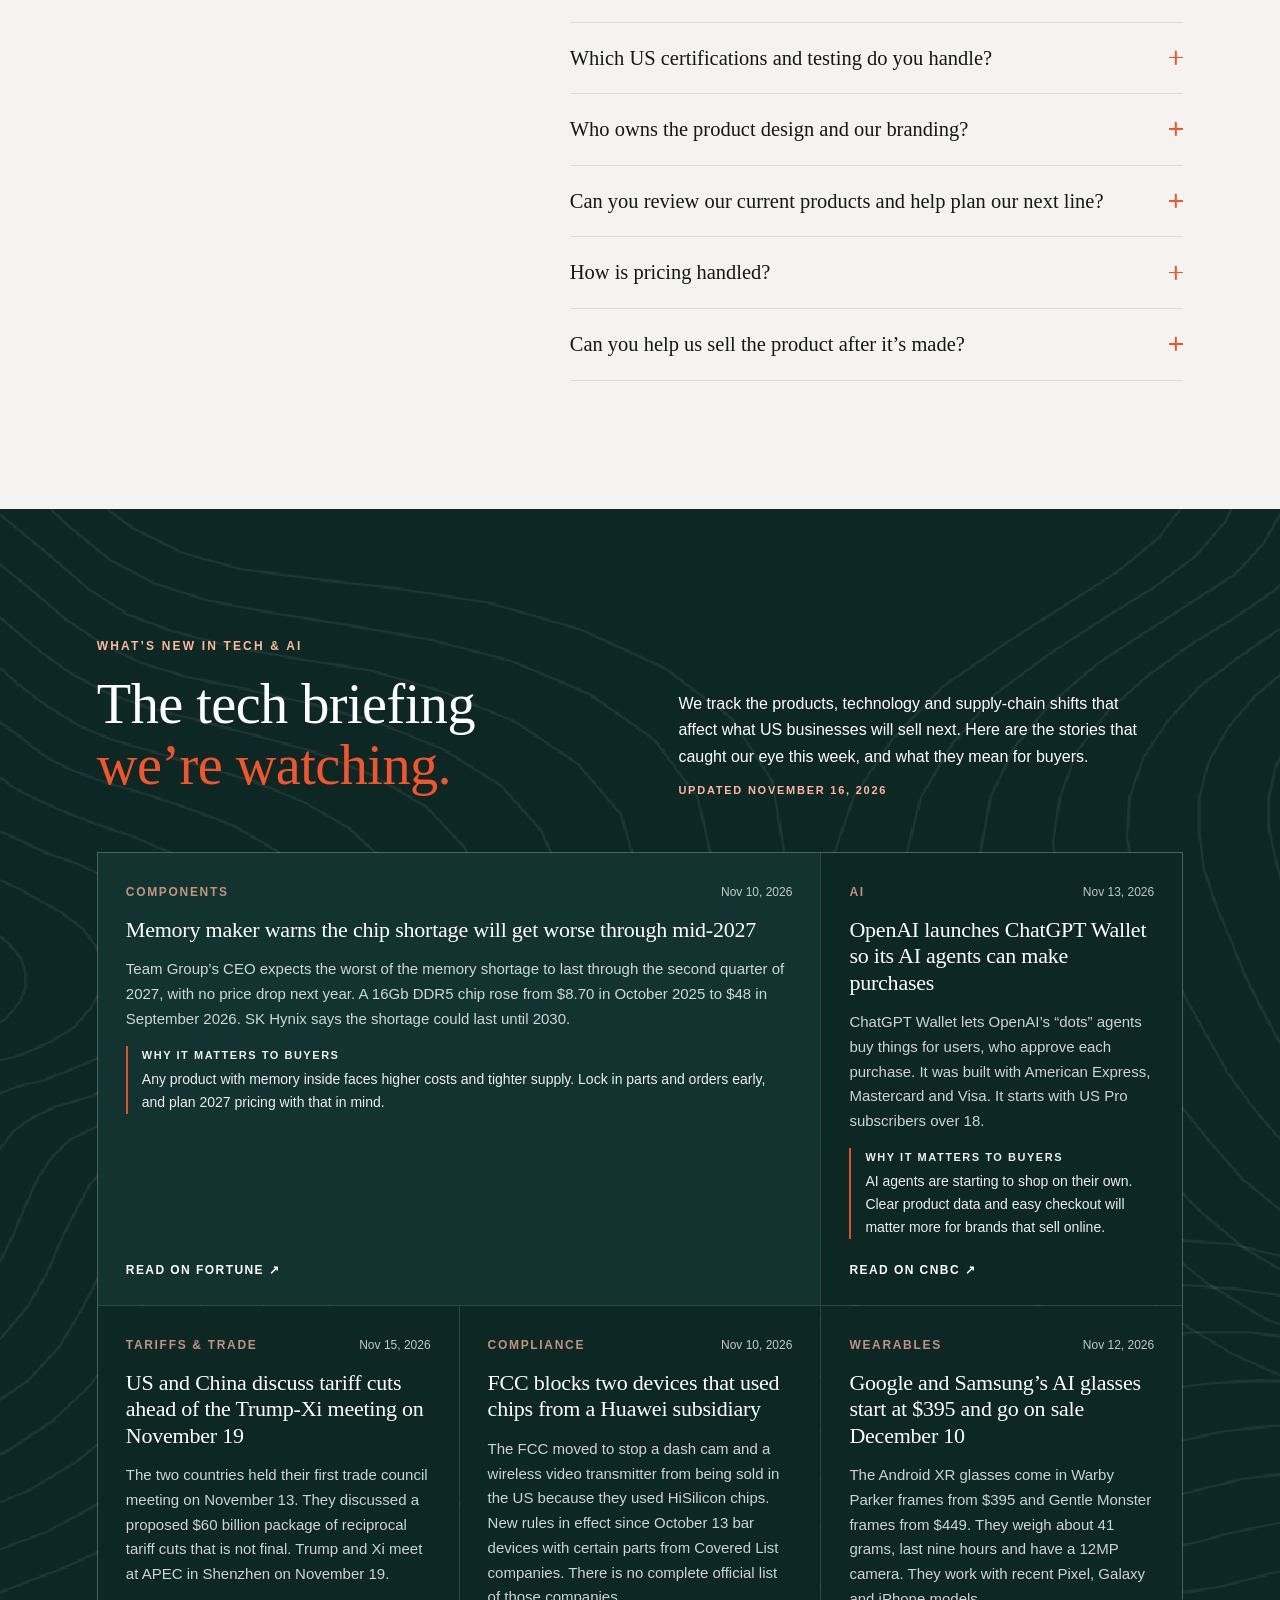
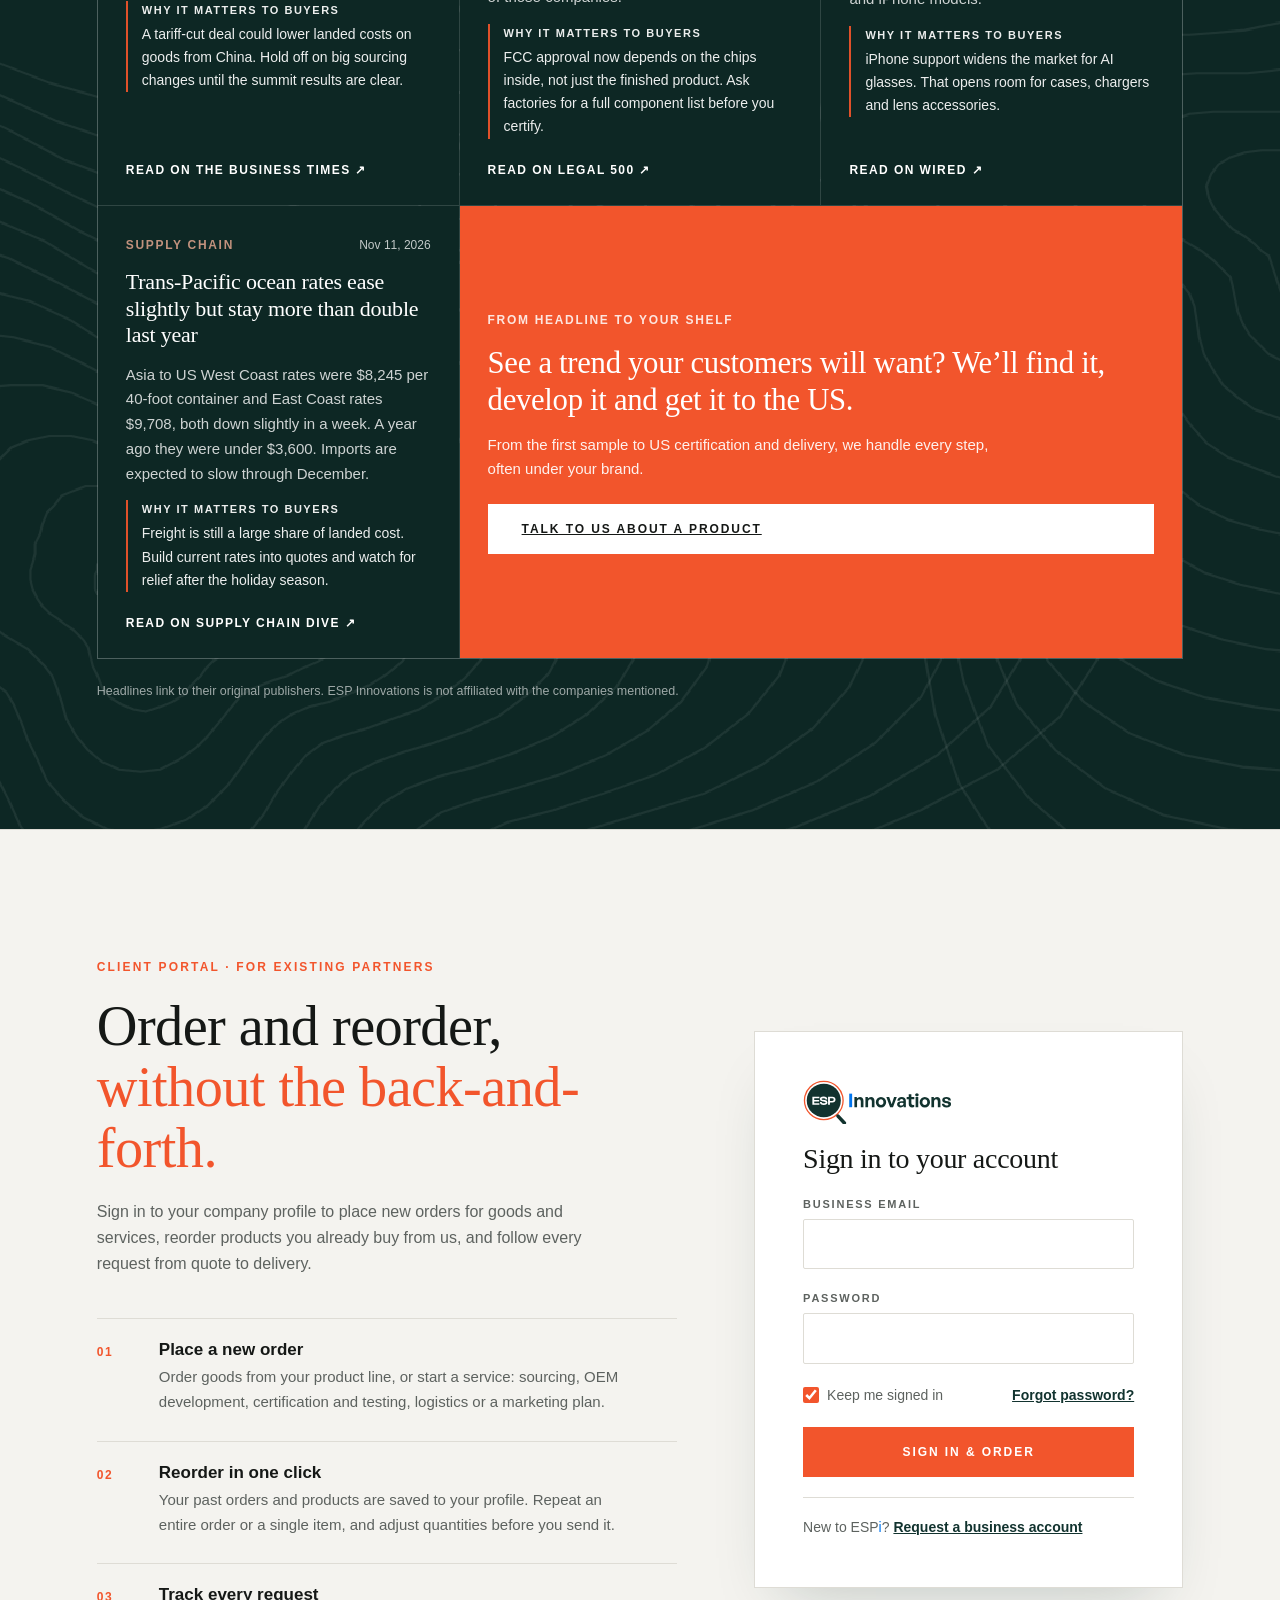
==== commit b5d7fe51: "Weekly news refresh: Nov 16, 2026 Co-authored-by: Perplexity <noreply@perplexity.ai>" ====
--- a/index.html
+++ b/index.html
@@ -509,50 +509,50 @@
         <p class="eyebrow light">What&rsquo;s new in tech &amp; AI</p>
         <h2 id="news-title">The tech briefing<br><em>we&rsquo;re watching.</em></h2>
       </div>
-      <p class="news-intro">We track the products, technology and supply-chain shifts that affect what US businesses will sell next. Here are the stories that caught our eye this week, and what they mean for buyers.<span class="news-updated">Updated November 9, 2026</span></p>
+      <p class="news-intro">We track the products, technology and supply-chain shifts that affect what US businesses will sell next. Here are the stories that caught our eye this week, and what they mean for buyers.<span class="news-updated">Updated November 16, 2026</span></p>
     </div>
     <div class="news-grid">
       <article class="news-card news-feature">
-        <p class="news-meta"><span class="news-cat">Tariffs &amp; trade</span><time>Nov 9, 2026</time></p>
-        <h3><a href="https://finance.yahoo.com/economy/policy/articles/china-extends-pause-24-us-043635075.html" target="_blank" rel="noopener">China extends its pause on extra 24% tariffs on US goods for two more months</a></h3>
-        <p class="news-sum">China will keep suspending an extra 24% tariff on US goods, while its 10% tariff stays in place. The truce was set to expire November 10 and now runs to January 10. Trump and Xi are set to meet at the APEC gathering in Shenzhen later this month.</p>
-        <p class="news-why"><b>Why it matters to buyers</b>The truce holds for now, but it is short. Brands sourcing from China should plan for the January deadline and watch the summit for changes.</p>
-        <a class="news-src" href="https://finance.yahoo.com/economy/policy/articles/china-extends-pause-24-us-043635075.html" target="_blank" rel="noopener">Read on Yahoo Finance <span aria-hidden="true">&nearr;</span></a>
+        <p class="news-meta"><span class="news-cat">Components</span><time>Nov 10, 2026</time></p>
+        <h3><a href="https://www.fortune.com/2026/11/10/team-group-ceo-memory-chip-shortage-2027-even-money-cant-buy-goods/" target="_blank" rel="noopener">Memory maker warns the chip shortage will get worse through mid-2027</a></h3>
+        <p class="news-sum">Team Group&rsquo;s CEO expects the worst of the memory shortage to last through the second quarter of 2027, with no price drop next year. A 16Gb DDR5 chip rose from $8.70 in October 2025 to $48 in September 2026. SK Hynix says the shortage could last until 2030.</p>
+        <p class="news-why"><b>Why it matters to buyers</b>Any product with memory inside faces higher costs and tighter supply. Lock in parts and orders early, and plan 2027 pricing with that in mind.</p>
+        <a class="news-src" href="https://www.fortune.com/2026/11/10/team-group-ceo-memory-chip-shortage-2027-even-money-cant-buy-goods/" target="_blank" rel="noopener">Read on Fortune <span aria-hidden="true">&nearr;</span></a>
       </article>
       <article class="news-card">
-        <p class="news-meta"><span class="news-cat">AI</span><time>Nov 4, 2026</time></p>
-        <h3><a href="https://openai.com/index/introducing-images-2-6/" target="_blank" rel="noopener">OpenAI launches Images 2.6 with faster generation, GIFs and SVG export</a></h3>
-        <p class="news-sum">OpenAI says Images 2.6 makes images 50% faster and can create GIFs and export SVG files. It is available in ChatGPT and Codex on all plans, and to developers through the API.</p>
-        <p class="news-why"><b>Why it matters to buyers</b>Product photos, packaging mockups and sales visuals are getting faster and cheaper to produce, which shortens the path from idea to pitch.</p>
-        <a class="news-src" href="https://openai.com/index/introducing-images-2-6/" target="_blank" rel="noopener">Read on OpenAI <span aria-hidden="true">&nearr;</span></a>
+        <p class="news-meta"><span class="news-cat">AI</span><time>Nov 13, 2026</time></p>
+        <h3><a href="https://www.cnbc.com/2026/11/13/openai-chatgpt-wallet-dot-purchases.html" target="_blank" rel="noopener">OpenAI launches ChatGPT Wallet so its AI agents can make purchases</a></h3>
+        <p class="news-sum">ChatGPT Wallet lets OpenAI&rsquo;s &ldquo;dots&rdquo; agents buy things for users, who approve each purchase. It was built with American Express, Mastercard and Visa. It starts with US Pro subscribers over 18.</p>
+        <p class="news-why"><b>Why it matters to buyers</b>AI agents are starting to shop on their own. Clear product data and easy checkout will matter more for brands that sell online.</p>
+        <a class="news-src" href="https://www.cnbc.com/2026/11/13/openai-chatgpt-wallet-dot-purchases.html" target="_blank" rel="noopener">Read on CNBC <span aria-hidden="true">&nearr;</span></a>
       </article>
       <article class="news-card">
-        <p class="news-meta"><span class="news-cat">Smart home</span><time>Nov 9, 2026</time></p>
-        <h3><a href="https://www.macrumors.com/2026/11/09/apple-launching-two-new-products-on-november-13/" target="_blank" rel="noopener">Apple&rsquo;s $299 HomeView smart display goes on sale November 13</a></h3>
-        <p class="news-sum">HomeView is Apple&rsquo;s first smart home display, in tabletop and wall-mounted models. It can recognize up to six users by face. Apple will not sell it in the EU for now.</p>
-        <p class="news-why"><b>Why it matters to buyers</b>A major new hub brings more shoppers into smart home. Accessories that work with Apple Home have a bigger audience.</p>
-        <a class="news-src" href="https://www.macrumors.com/2026/11/09/apple-launching-two-new-products-on-november-13/" target="_blank" rel="noopener">Read on MacRumors <span aria-hidden="true">&nearr;</span></a>
+        <p class="news-meta"><span class="news-cat">Tariffs &amp; trade</span><time>Nov 15, 2026</time></p>
+        <h3><a href="https://www.businesstimes.com.sg/international/china-us-discuss-tariffs-farm-trade-ahead-xi-trump-meeting-shenzhen" target="_blank" rel="noopener">US and China discuss tariff cuts ahead of the Trump-Xi meeting on November 19</a></h3>
+        <p class="news-sum">The two countries held their first trade council meeting on November 13. They discussed a proposed $60 billion package of reciprocal tariff cuts that is not final. Trump and Xi meet at APEC in Shenzhen on November 19.</p>
+        <p class="news-why"><b>Why it matters to buyers</b>A tariff-cut deal could lower landed costs on goods from China. Hold off on big sourcing changes until the summit results are clear.</p>
+        <a class="news-src" href="https://www.businesstimes.com.sg/international/china-us-discuss-tariffs-farm-trade-ahead-xi-trump-meeting-shenzhen" target="_blank" rel="noopener">Read on The Business Times <span aria-hidden="true">&nearr;</span></a>
       </article>
       <article class="news-card">
-        <p class="news-meta"><span class="news-cat">Wearables</span><time>Nov 9, 2026</time></p>
-        <h3><a href="https://www.koreajoongangdaily.com/business/preorders-for-smart-glasses-built-by-samsung-google-to-begin-on-thursday/12963271" target="_blank" rel="noopener">Samsung and Google open preorders for their first AI glasses this week</a></h3>
-        <p class="news-sum">The Gemini-powered glasses run on Android XR and were developed with Gentle Monster and Warby Parker. Preorders start Thursday, with launch expected in December. Meta has more than 80% of global AI glasses shipments.</p>
-        <p class="news-why"><b>Why it matters to buyers</b>More big brands in smart glasses means more demand for cases, chargers and other add-ons in 2027.</p>
-        <a class="news-src" href="https://www.koreajoongangdaily.com/business/preorders-for-smart-glasses-built-by-samsung-google-to-begin-on-thursday/12963271" target="_blank" rel="noopener">Read on Korea JoongAng Daily <span aria-hidden="true">&nearr;</span></a>
+        <p class="news-meta"><span class="news-cat">Compliance</span><time>Nov 10, 2026</time></p>
+        <h3><a href="https://www.legal500.com/intelligence/united-states/government-public-sector/covered-list-roundup-fcc-takes-steps-to-weed-out-equipment-with-prohibited-components-grants-first-robotics-waiver" target="_blank" rel="noopener">FCC blocks two devices that used chips from a Huawei subsidiary</a></h3>
+        <p class="news-sum">The FCC moved to stop a dash cam and a wireless video transmitter from being sold in the US because they used HiSilicon chips. New rules in effect since October 13 bar devices with certain parts from Covered List companies. There is no complete official list of those companies.</p>
+        <p class="news-why"><b>Why it matters to buyers</b>FCC approval now depends on the chips inside, not just the finished product. Ask factories for a full component list before you certify.</p>
+        <a class="news-src" href="https://www.legal500.com/intelligence/united-states/government-public-sector/covered-list-roundup-fcc-takes-steps-to-weed-out-equipment-with-prohibited-components-grants-first-robotics-waiver" target="_blank" rel="noopener">Read on Legal 500 <span aria-hidden="true">&nearr;</span></a>
       </article>
       <article class="news-card">
-        <p class="news-meta"><span class="news-cat">Supply chain</span><time>Nov 4, 2026</time></p>
-        <h3><a href="https://www.freightwaves.com/news/asia-us-container-rates-hold-as-carriers-seek-3000-november-rate-hikes" target="_blank" rel="noopener">Asia-US ocean rates hold as carriers push for November increases</a></h3>
-        <p class="news-sum">Carriers are seeking $2,000 to $3,000 more per 40-foot container on trans-Pacific routes. Asia to US East Coast rates were about $9,900, and West Coast rates near $8,300. Forwarders say more space may keep the hikes from sticking.</p>
-        <p class="news-why"><b>Why it matters to buyers</b>Freight is still a large part of landed cost. Compare quotes and book early for the first months of 2027.</p>
-        <a class="news-src" href="https://www.freightwaves.com/news/asia-us-container-rates-hold-as-carriers-seek-3000-november-rate-hikes" target="_blank" rel="noopener">Read on FreightWaves <span aria-hidden="true">&nearr;</span></a>
+        <p class="news-meta"><span class="news-cat">Wearables</span><time>Nov 12, 2026</time></p>
+        <h3><a href="https://www.wired.com/story/google-samsung-intelligent-eyewear-launch-warby-parker-gentle-monster-smart-glasses/" target="_blank" rel="noopener">Google and Samsung&rsquo;s AI glasses start at $395 and go on sale December 10</a></h3>
+        <p class="news-sum">The Android XR glasses come in Warby Parker frames from $395 and Gentle Monster frames from $449. They weigh about 41 grams, last nine hours and have a 12MP camera. They work with recent Pixel, Galaxy and iPhone models.</p>
+        <p class="news-why"><b>Why it matters to buyers</b>iPhone support widens the market for AI glasses. That opens room for cases, chargers and lens accessories.</p>
+        <a class="news-src" href="https://www.wired.com/story/google-samsung-intelligent-eyewear-launch-warby-parker-gentle-monster-smart-glasses/" target="_blank" rel="noopener">Read on WIRED <span aria-hidden="true">&nearr;</span></a>
       </article>
       <article class="news-card">
-        <p class="news-meta"><span class="news-cat">Mobile accessories</span><time>Nov 6, 2026</time></p>
-        <h3><a href="https://news.samsung.com/us/latest-samsung-devices-galaxy-buds-on-galaxy-smarttag3-available-now/" target="_blank" rel="noopener">Samsung Galaxy SmartTag3 and Galaxy Buds On go on sale in the US</a></h3>
-        <p class="news-sum">SmartTag3 costs $29.99 or $99.99 for a four-pack. It works across phone platforms and gives directions to items from up to 60 meters away. The clip-on Galaxy Buds On cost $229.99.</p>
-        <p class="news-why"><b>Why it matters to buyers</b>Item trackers and open-ear audio are growing accessory categories. Cross-platform support is now what buyers expect.</p>
-        <a class="news-src" href="https://news.samsung.com/us/latest-samsung-devices-galaxy-buds-on-galaxy-smarttag3-available-now/" target="_blank" rel="noopener">Read on Samsung Newsroom <span aria-hidden="true">&nearr;</span></a>
+        <p class="news-meta"><span class="news-cat">Supply chain</span><time>Nov 11, 2026</time></p>
+        <h3><a href="https://www.supplychaindive.com/news/transpacific-ocean-rates-ease-slightly-as-peak-winds-down/874262/" target="_blank" rel="noopener">Trans-Pacific ocean rates ease slightly but stay more than double last year</a></h3>
+        <p class="news-sum">Asia to US West Coast rates were $8,245 per 40-foot container and East Coast rates $9,708, both down slightly in a week. A year ago they were under $3,600. Imports are expected to slow through December.</p>
+        <p class="news-why"><b>Why it matters to buyers</b>Freight is still a large share of landed cost. Build current rates into quotes and watch for relief after the holiday season.</p>
+        <a class="news-src" href="https://www.supplychaindive.com/news/transpacific-ocean-rates-ease-slightly-as-peak-winds-down/874262/" target="_blank" rel="noopener">Read on Supply Chain Dive <span aria-hidden="true">&nearr;</span></a>
       </article>
       <aside class="news-card news-cta">
         <p class="news-cat">From headline to your shelf</p>
